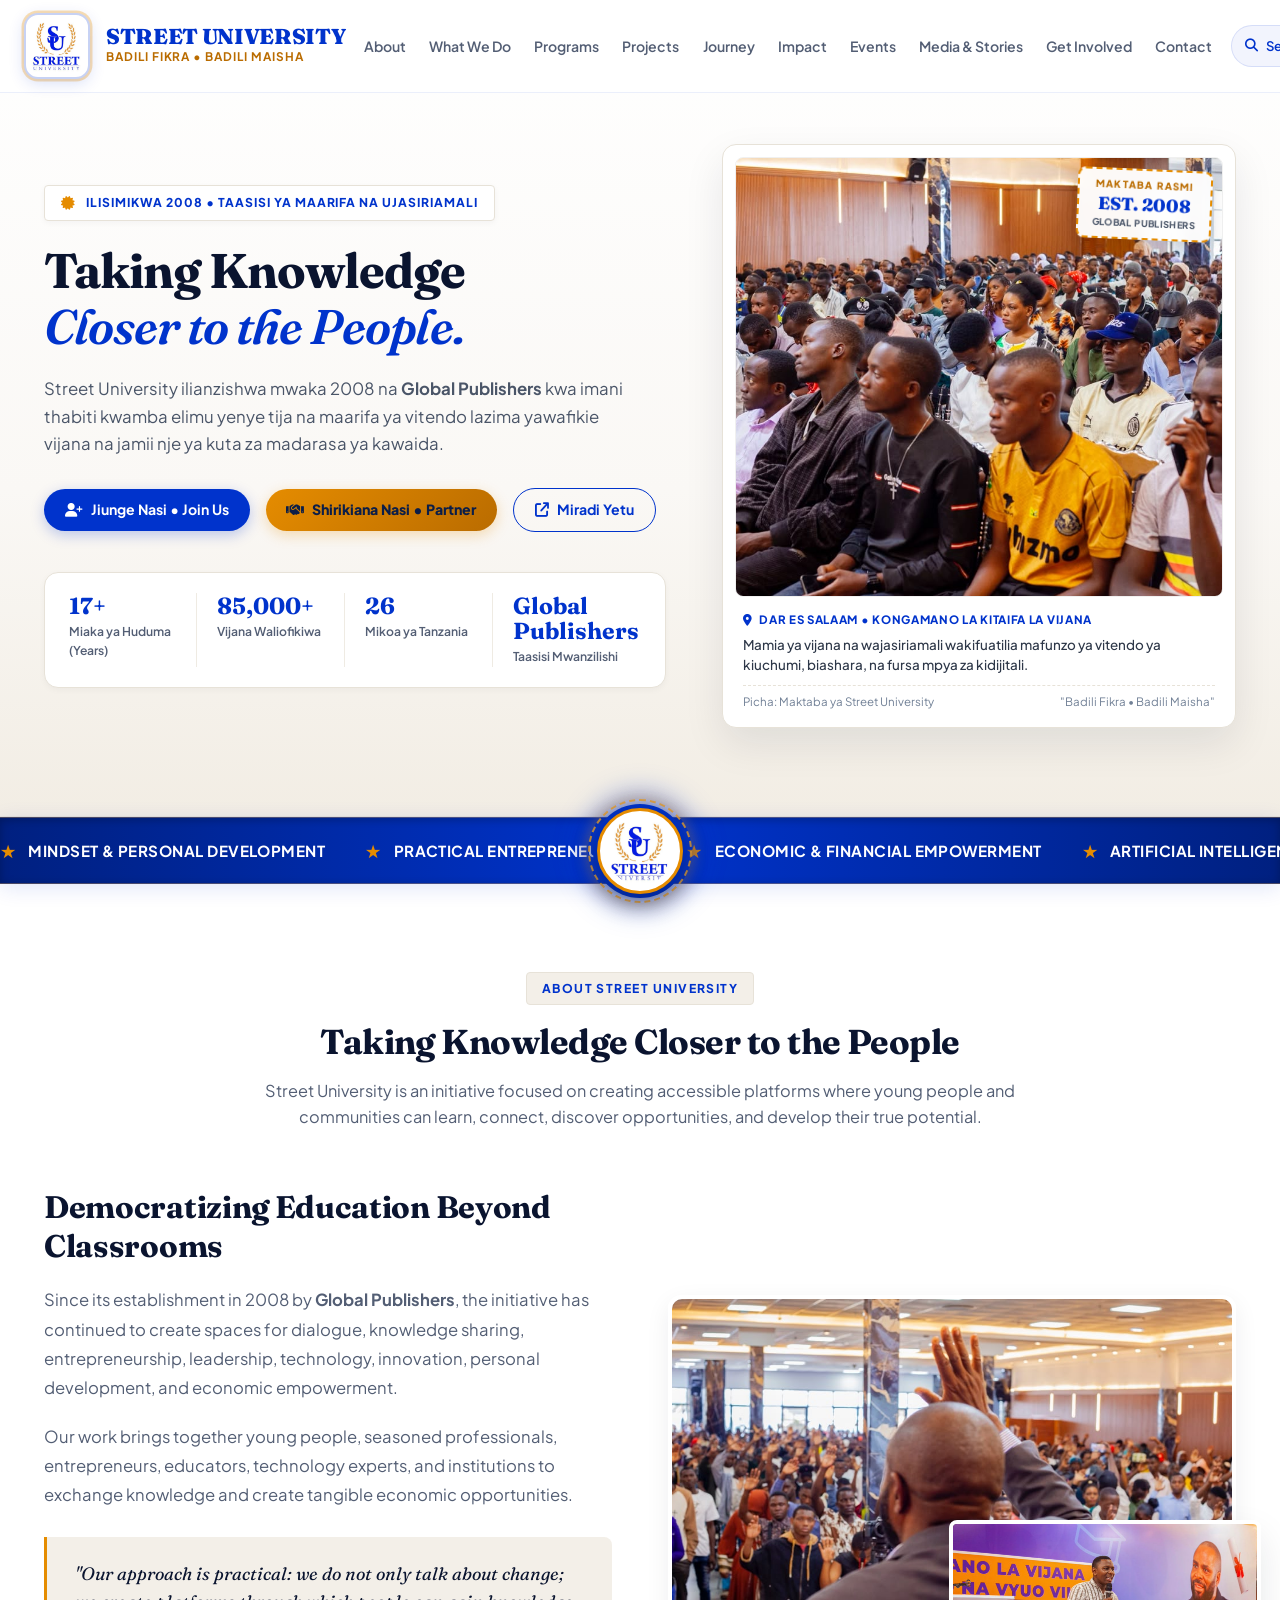
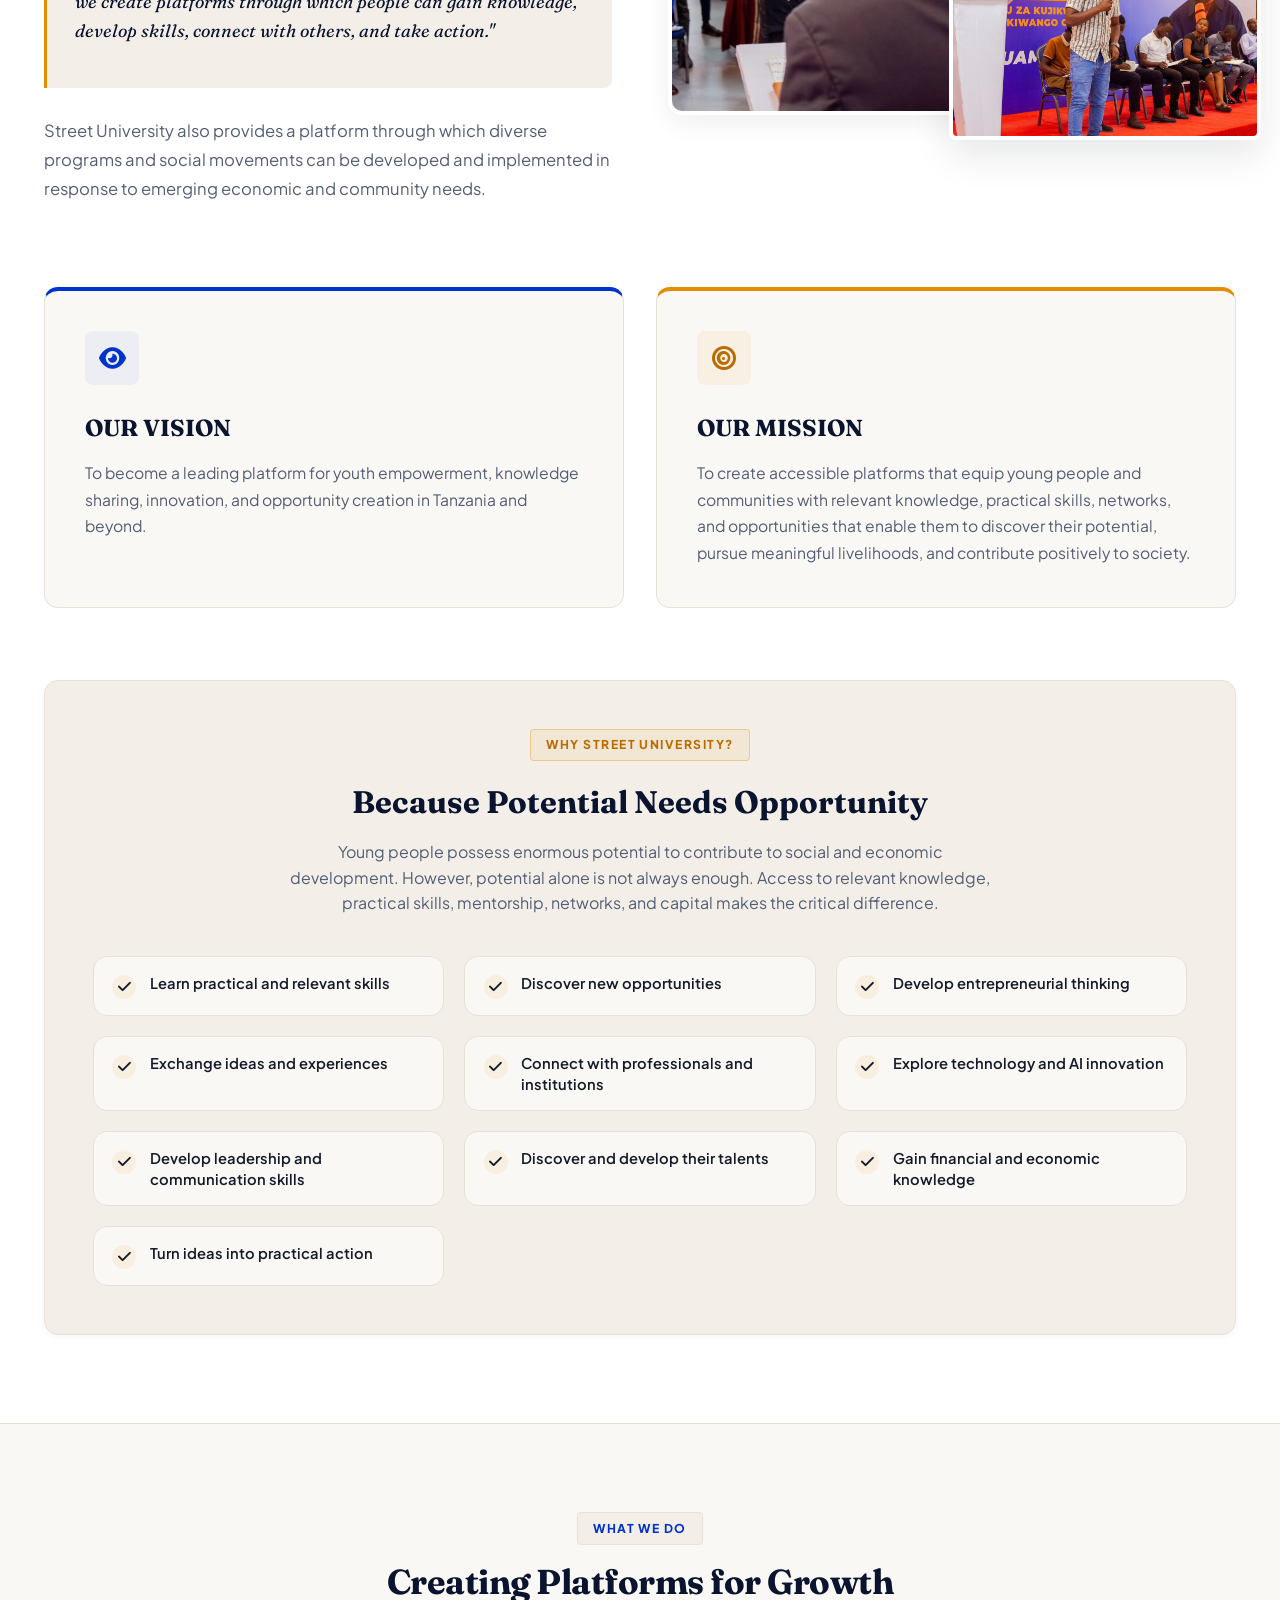
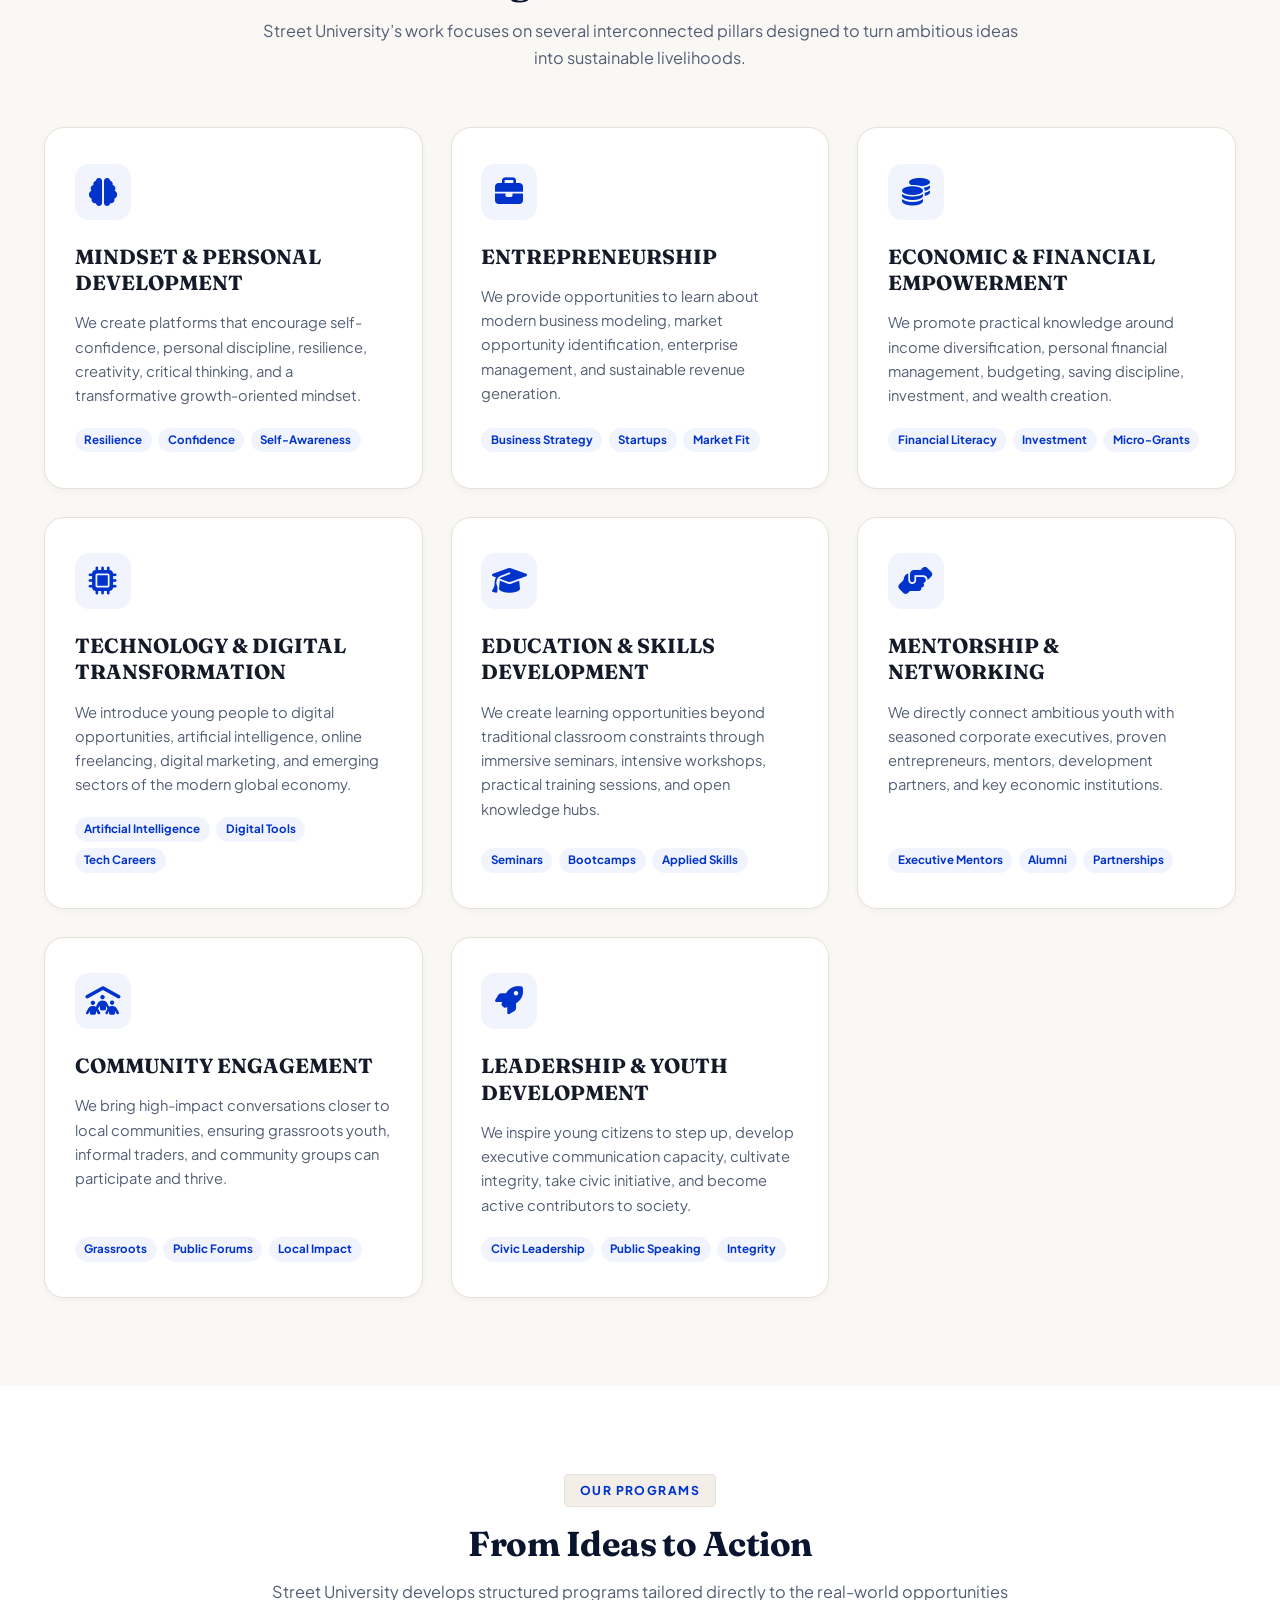
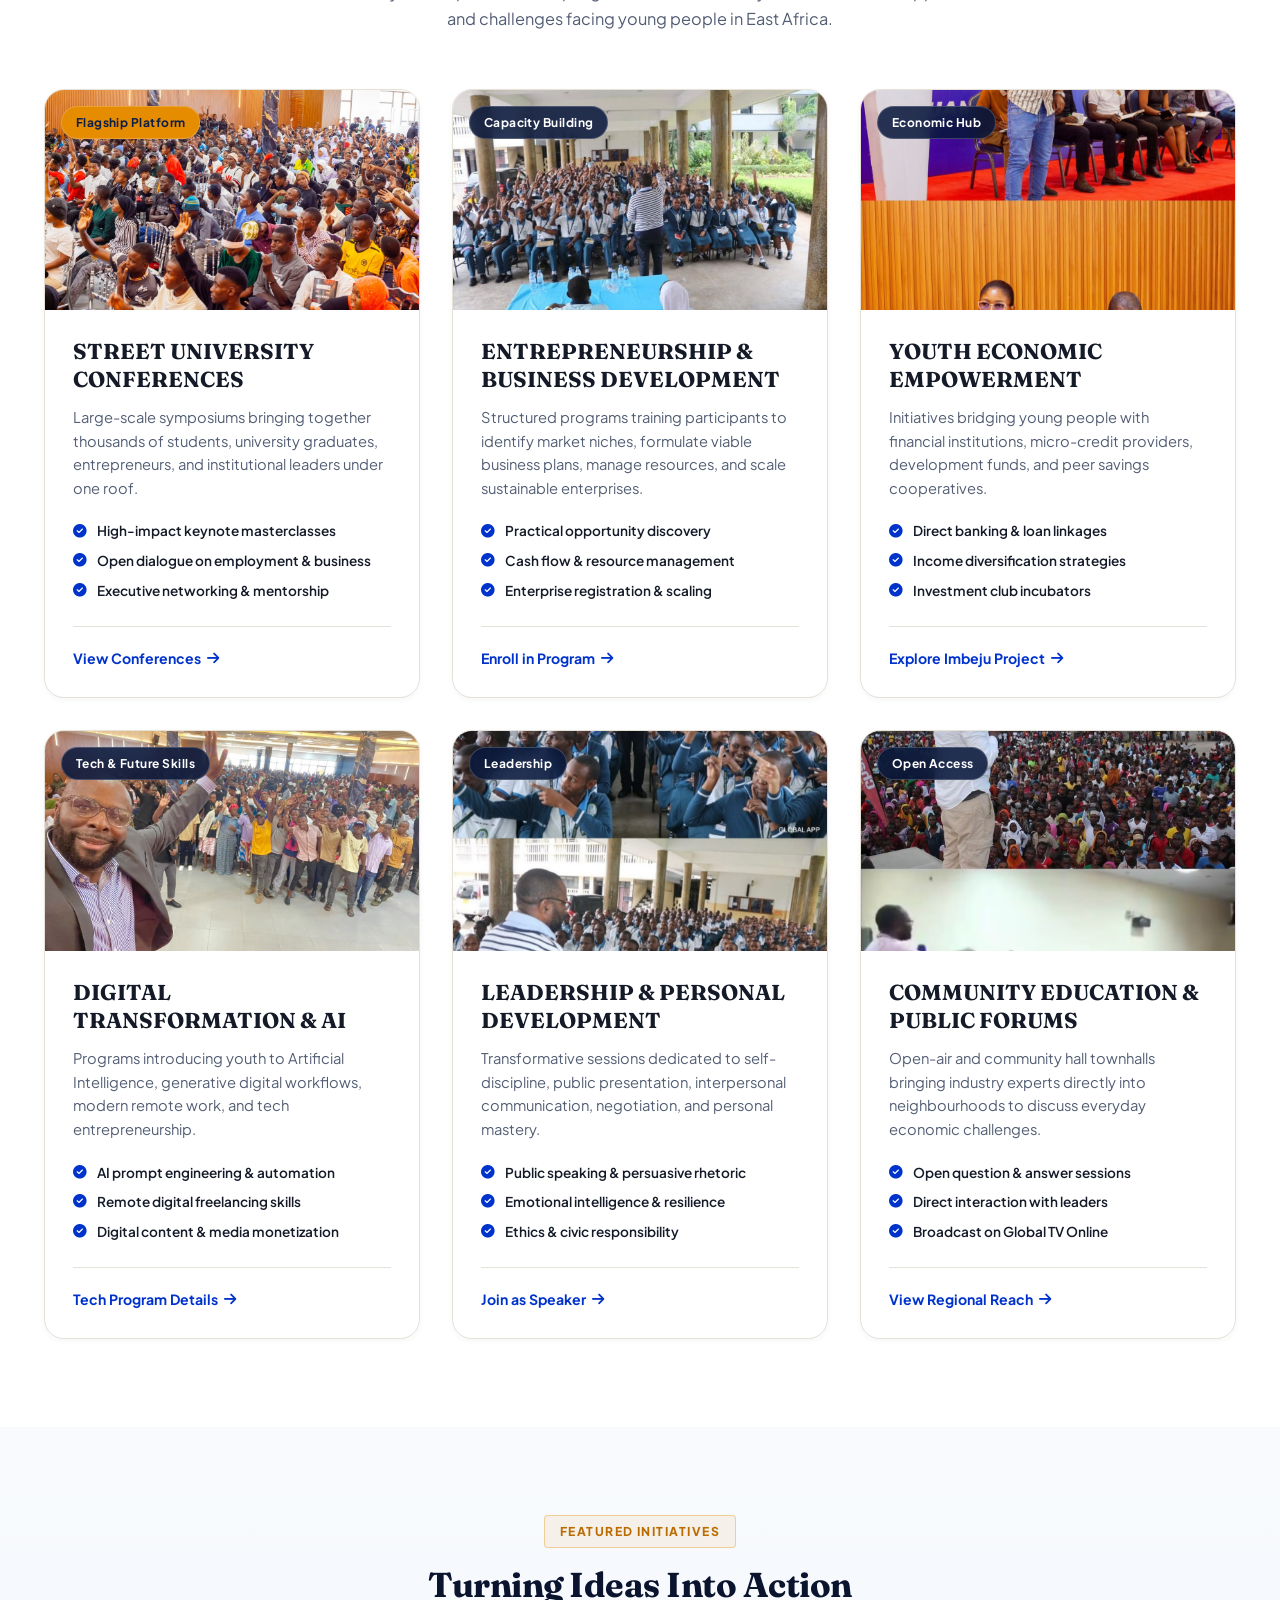
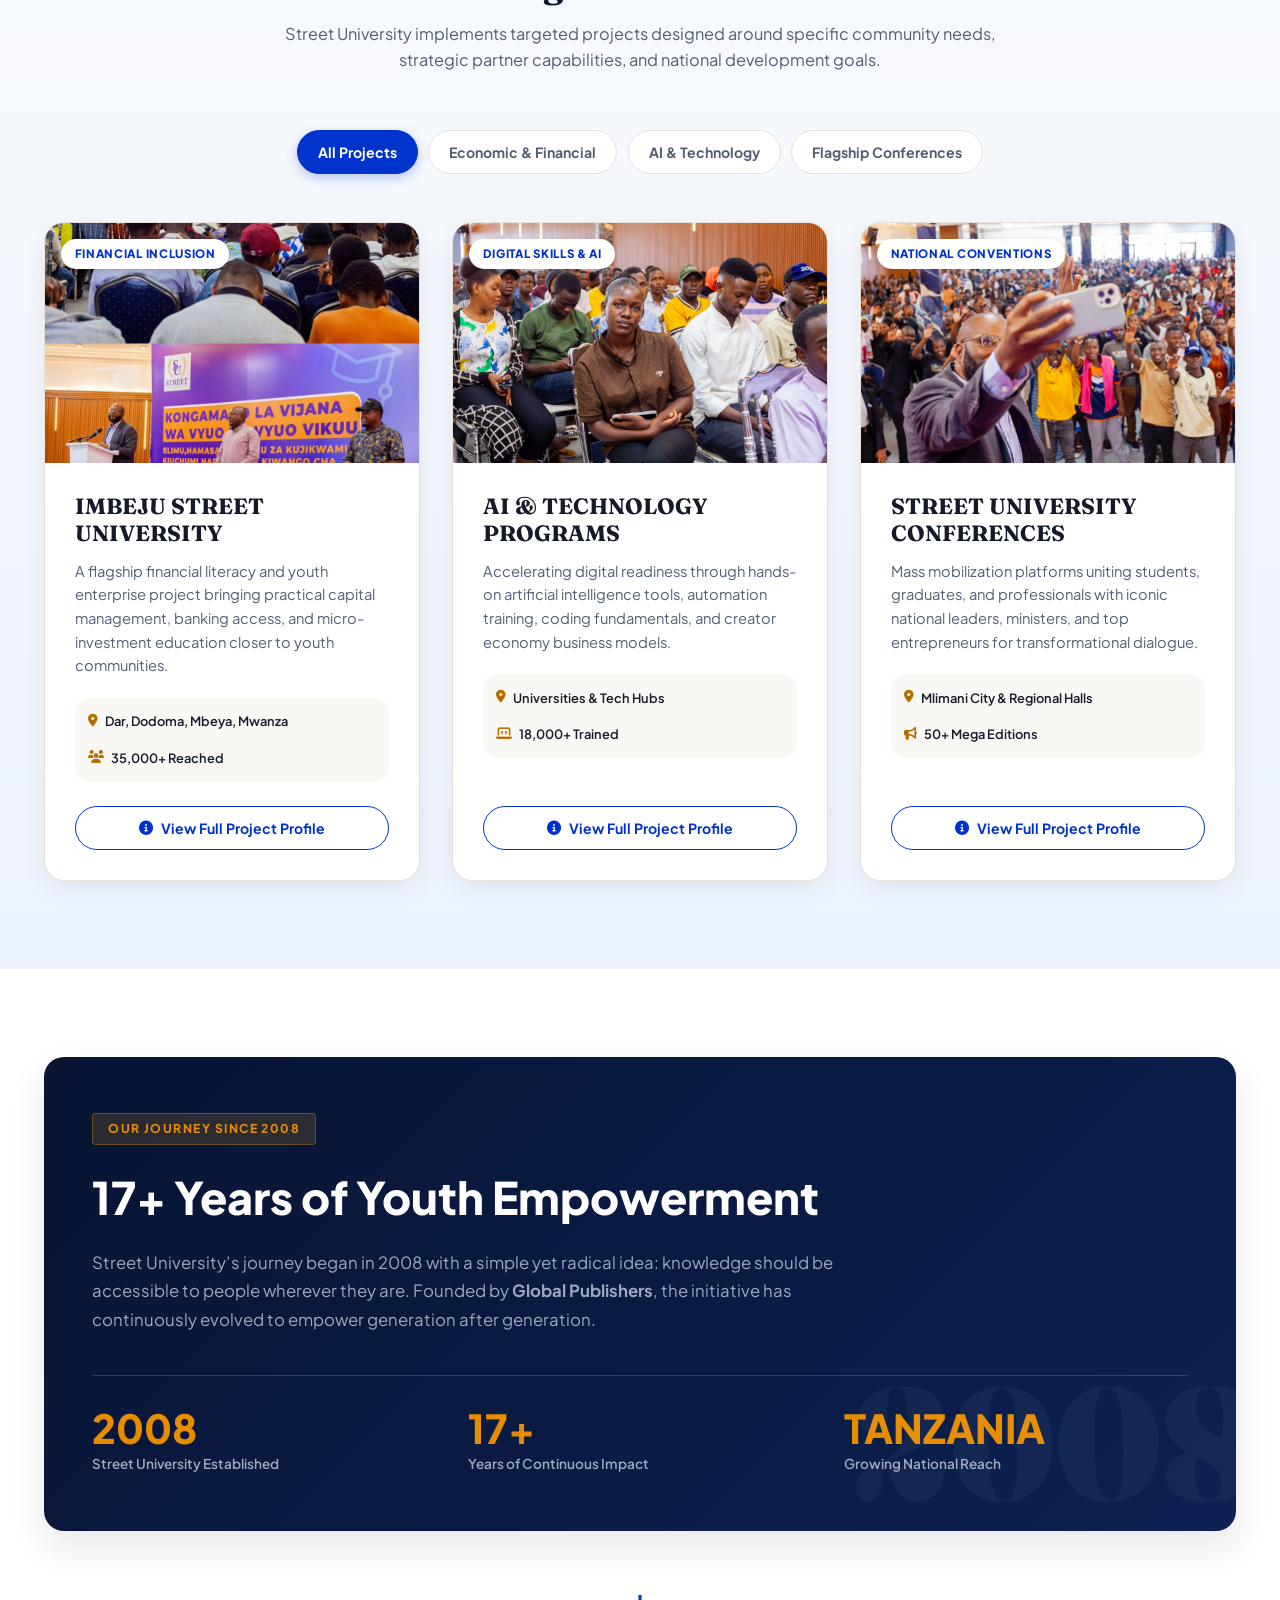
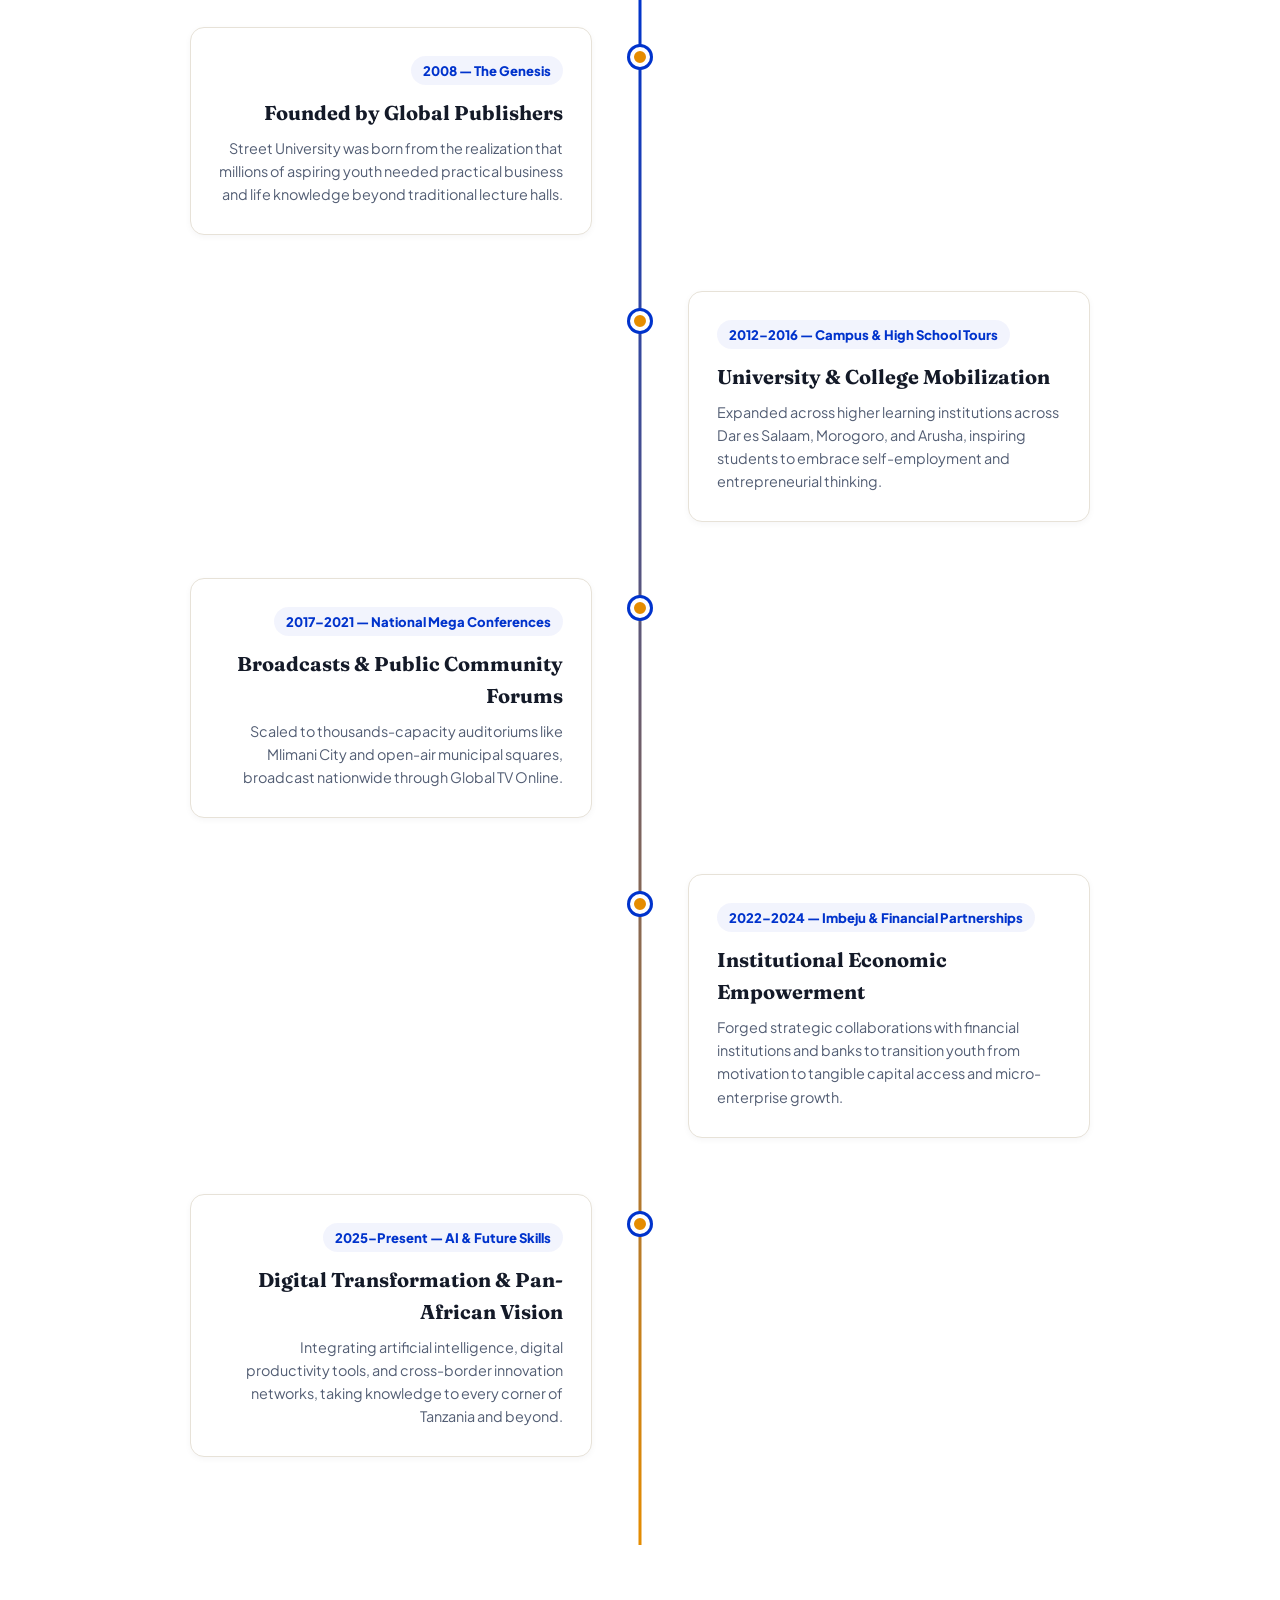
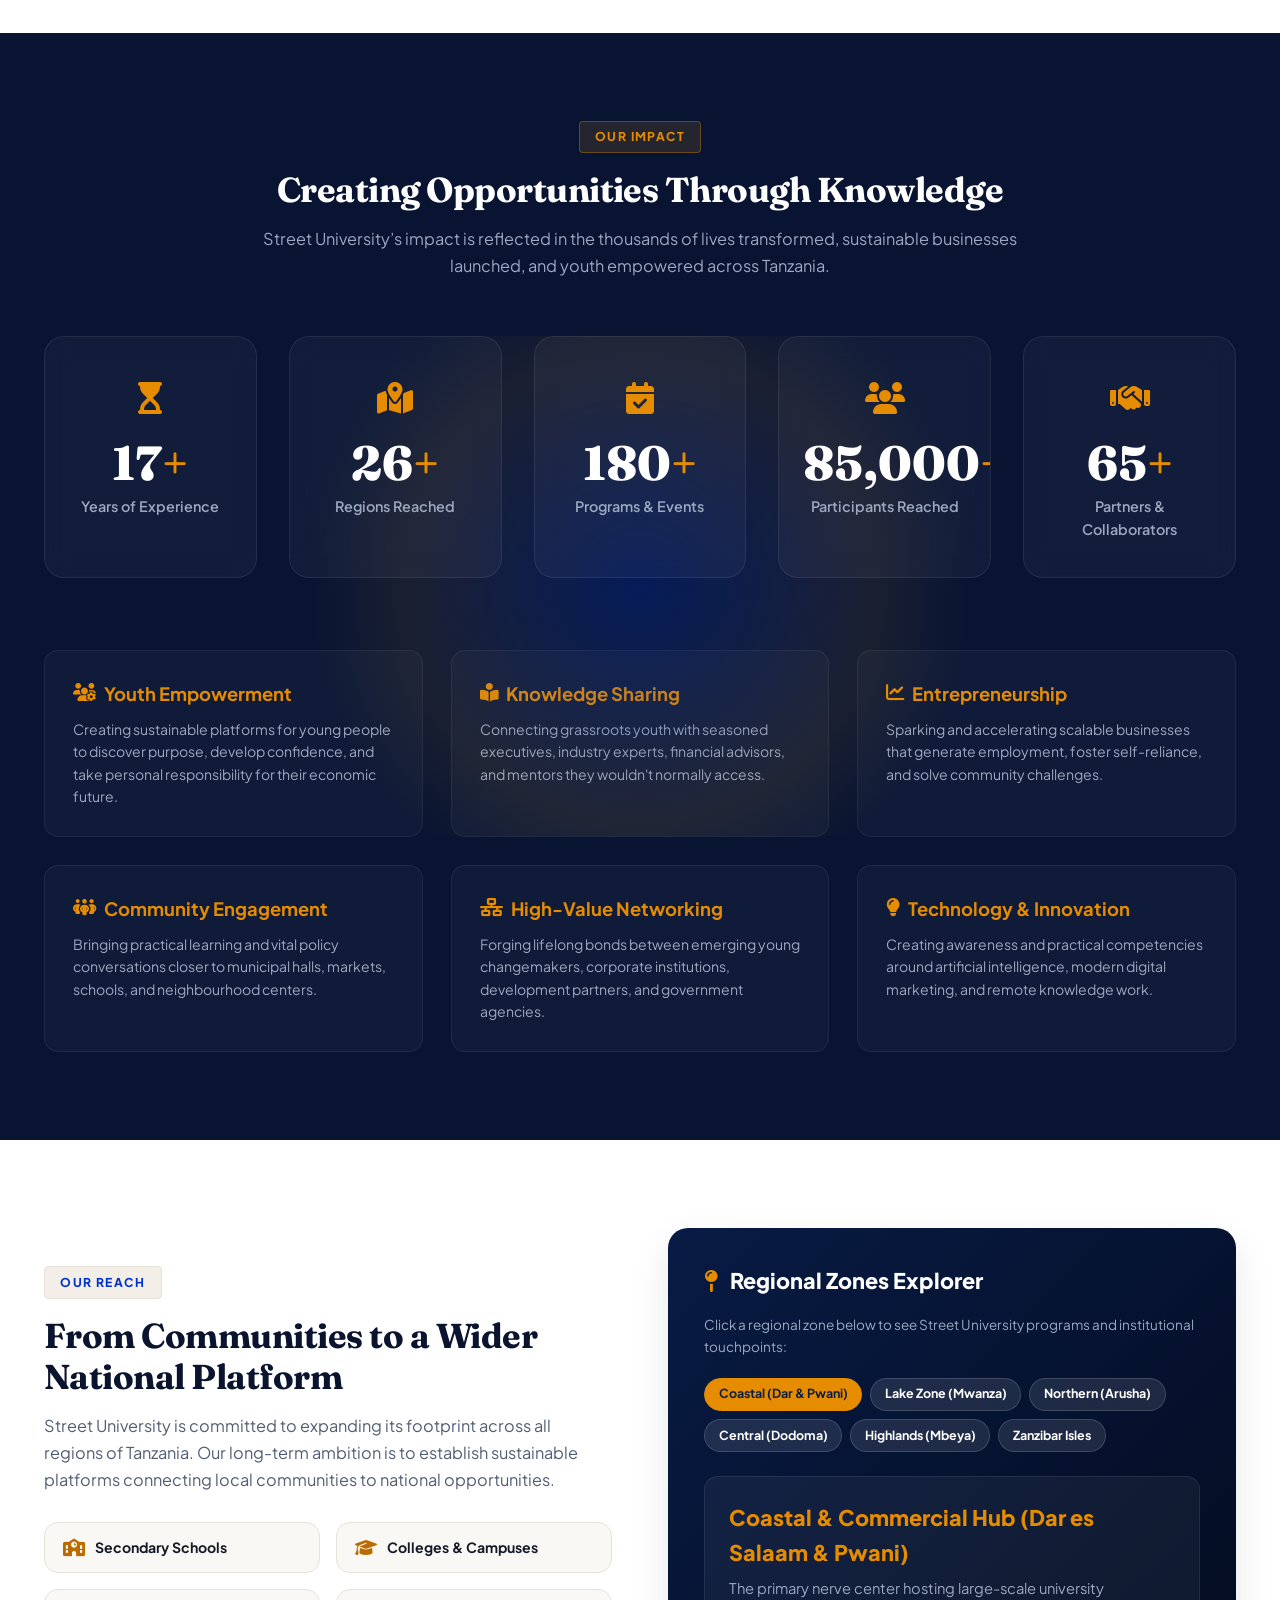
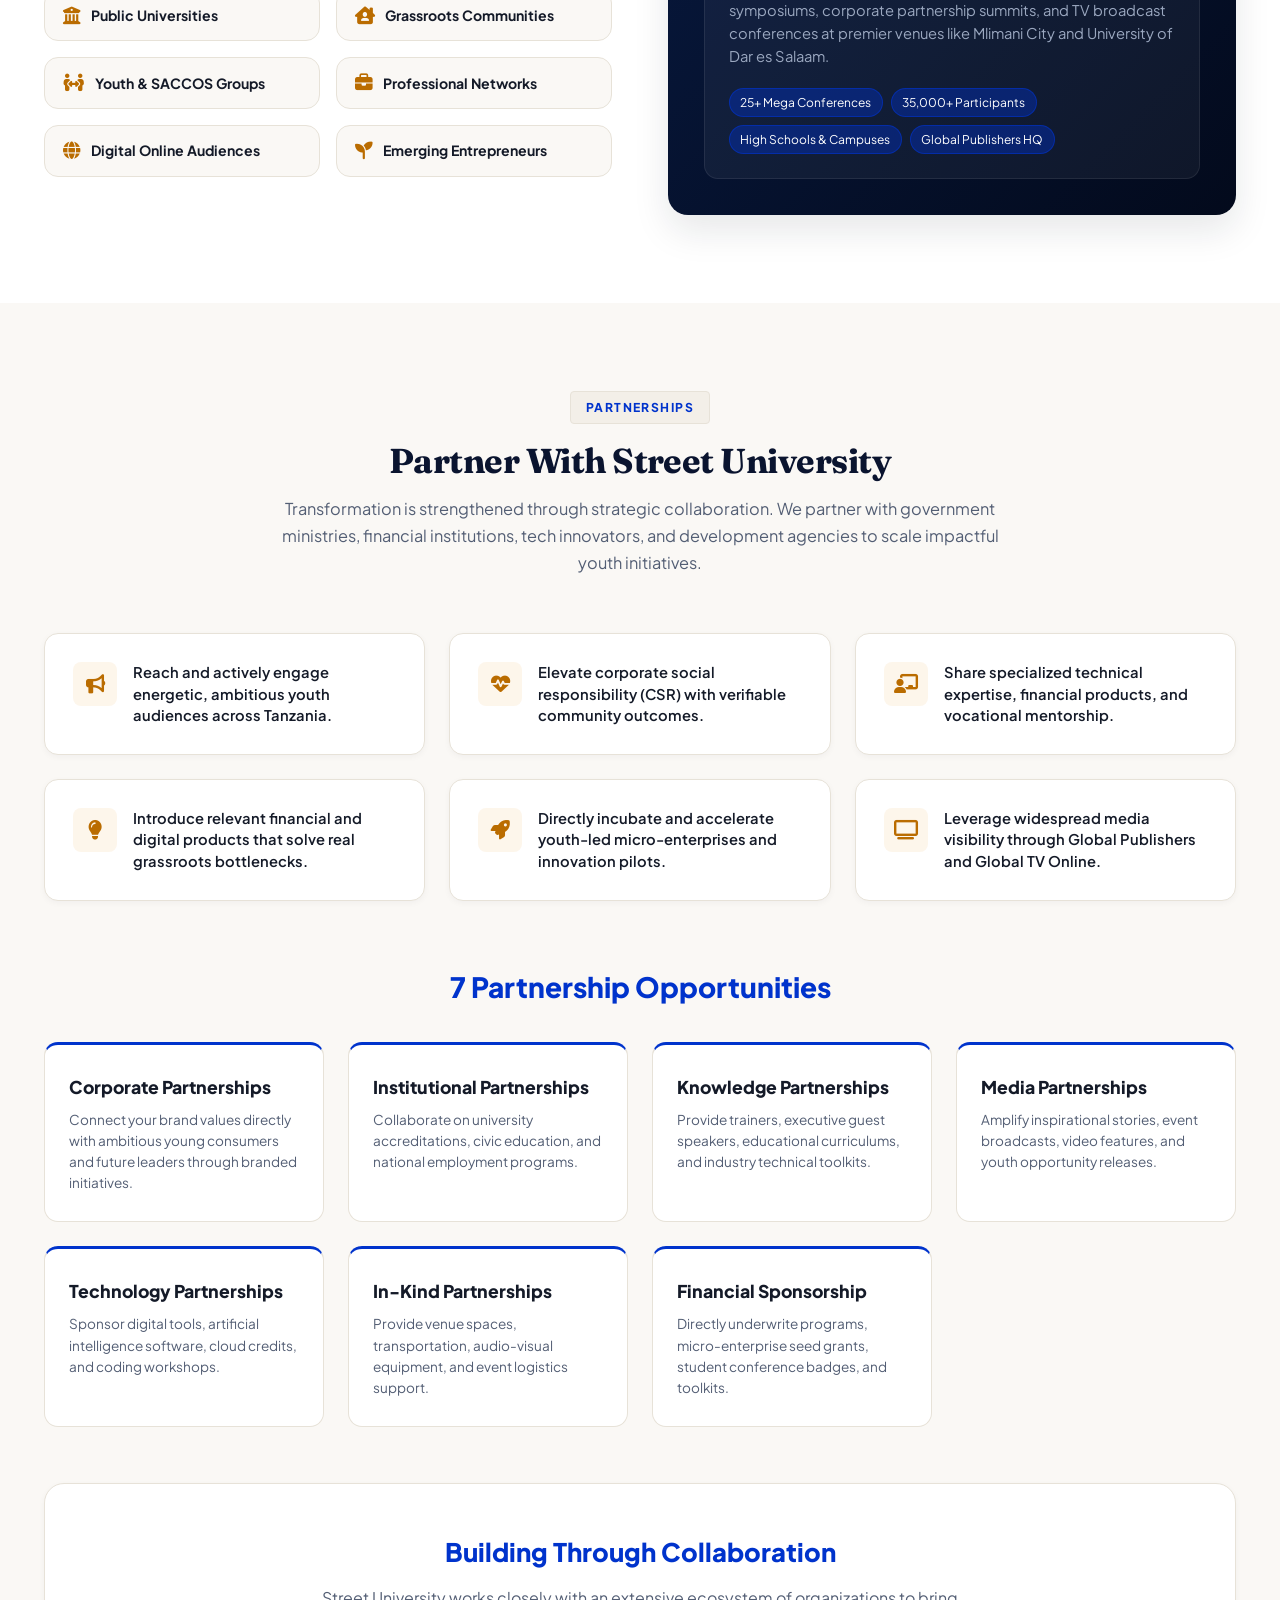
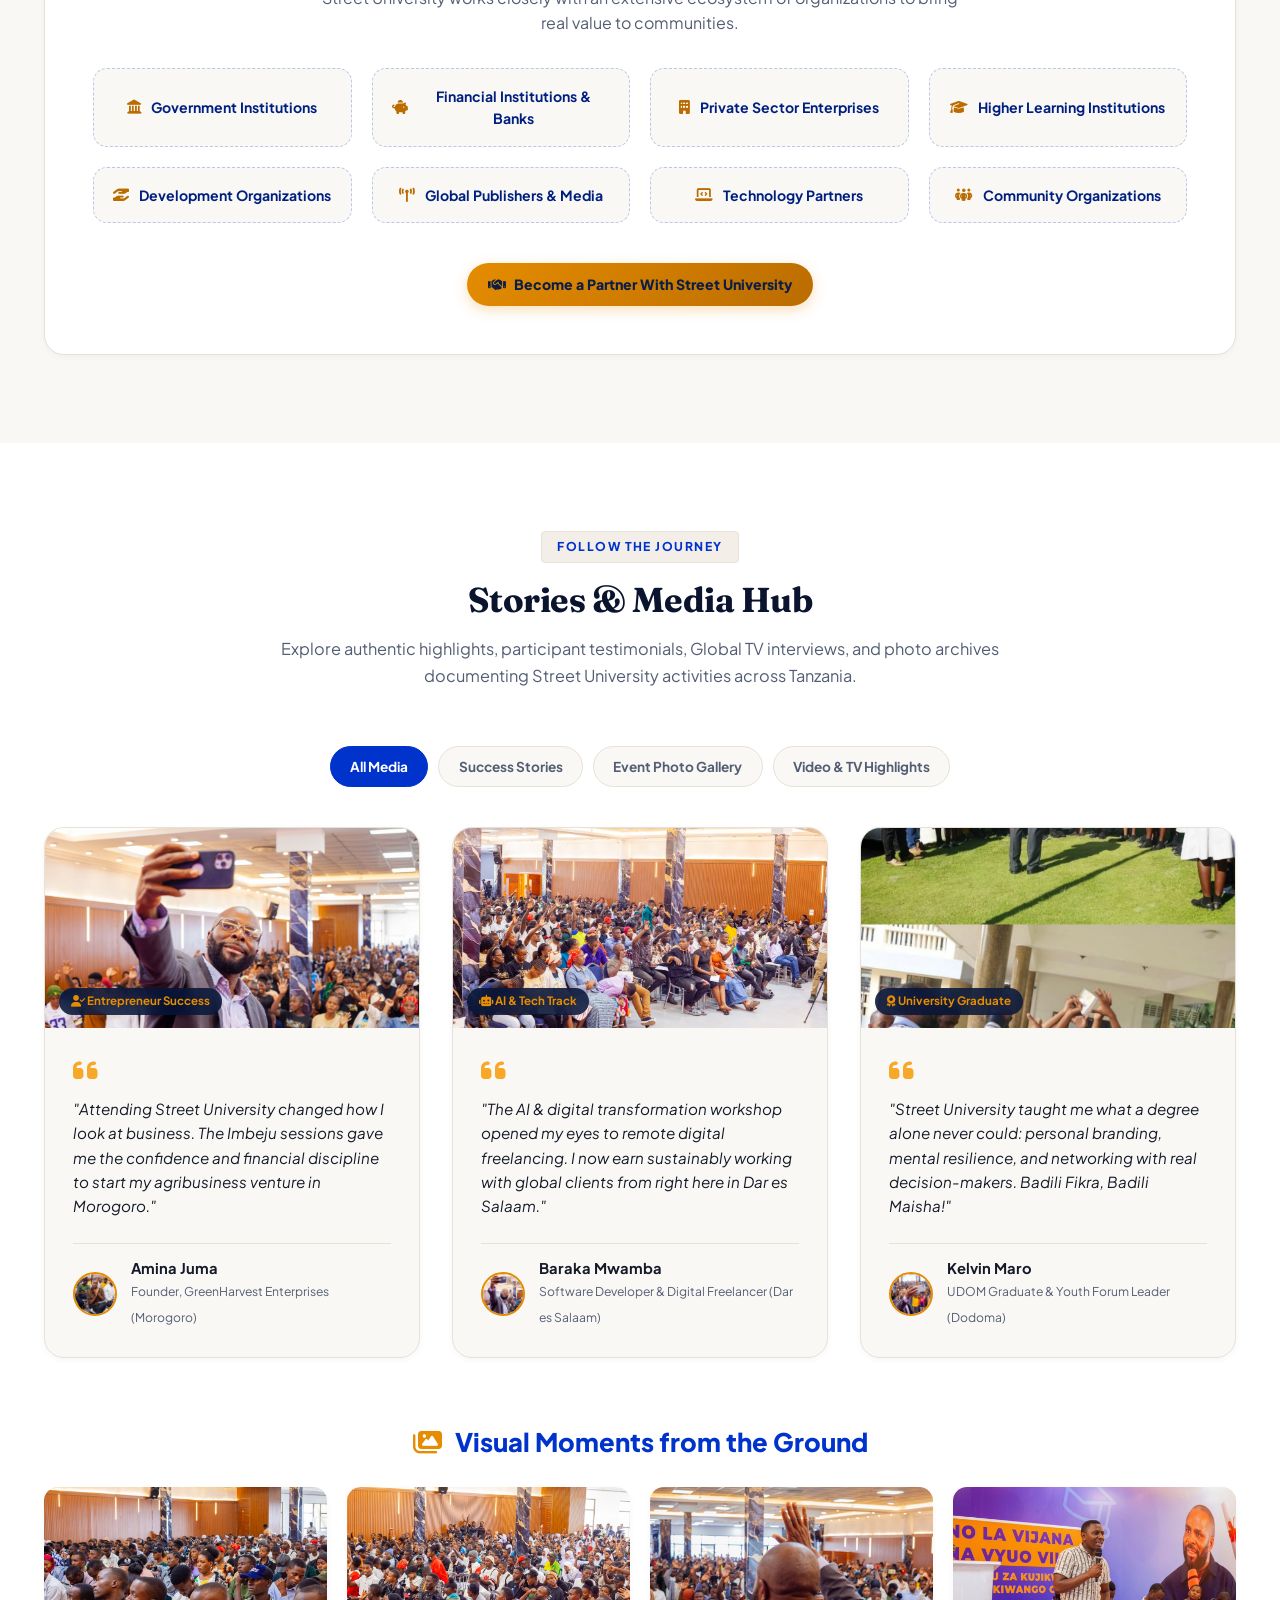
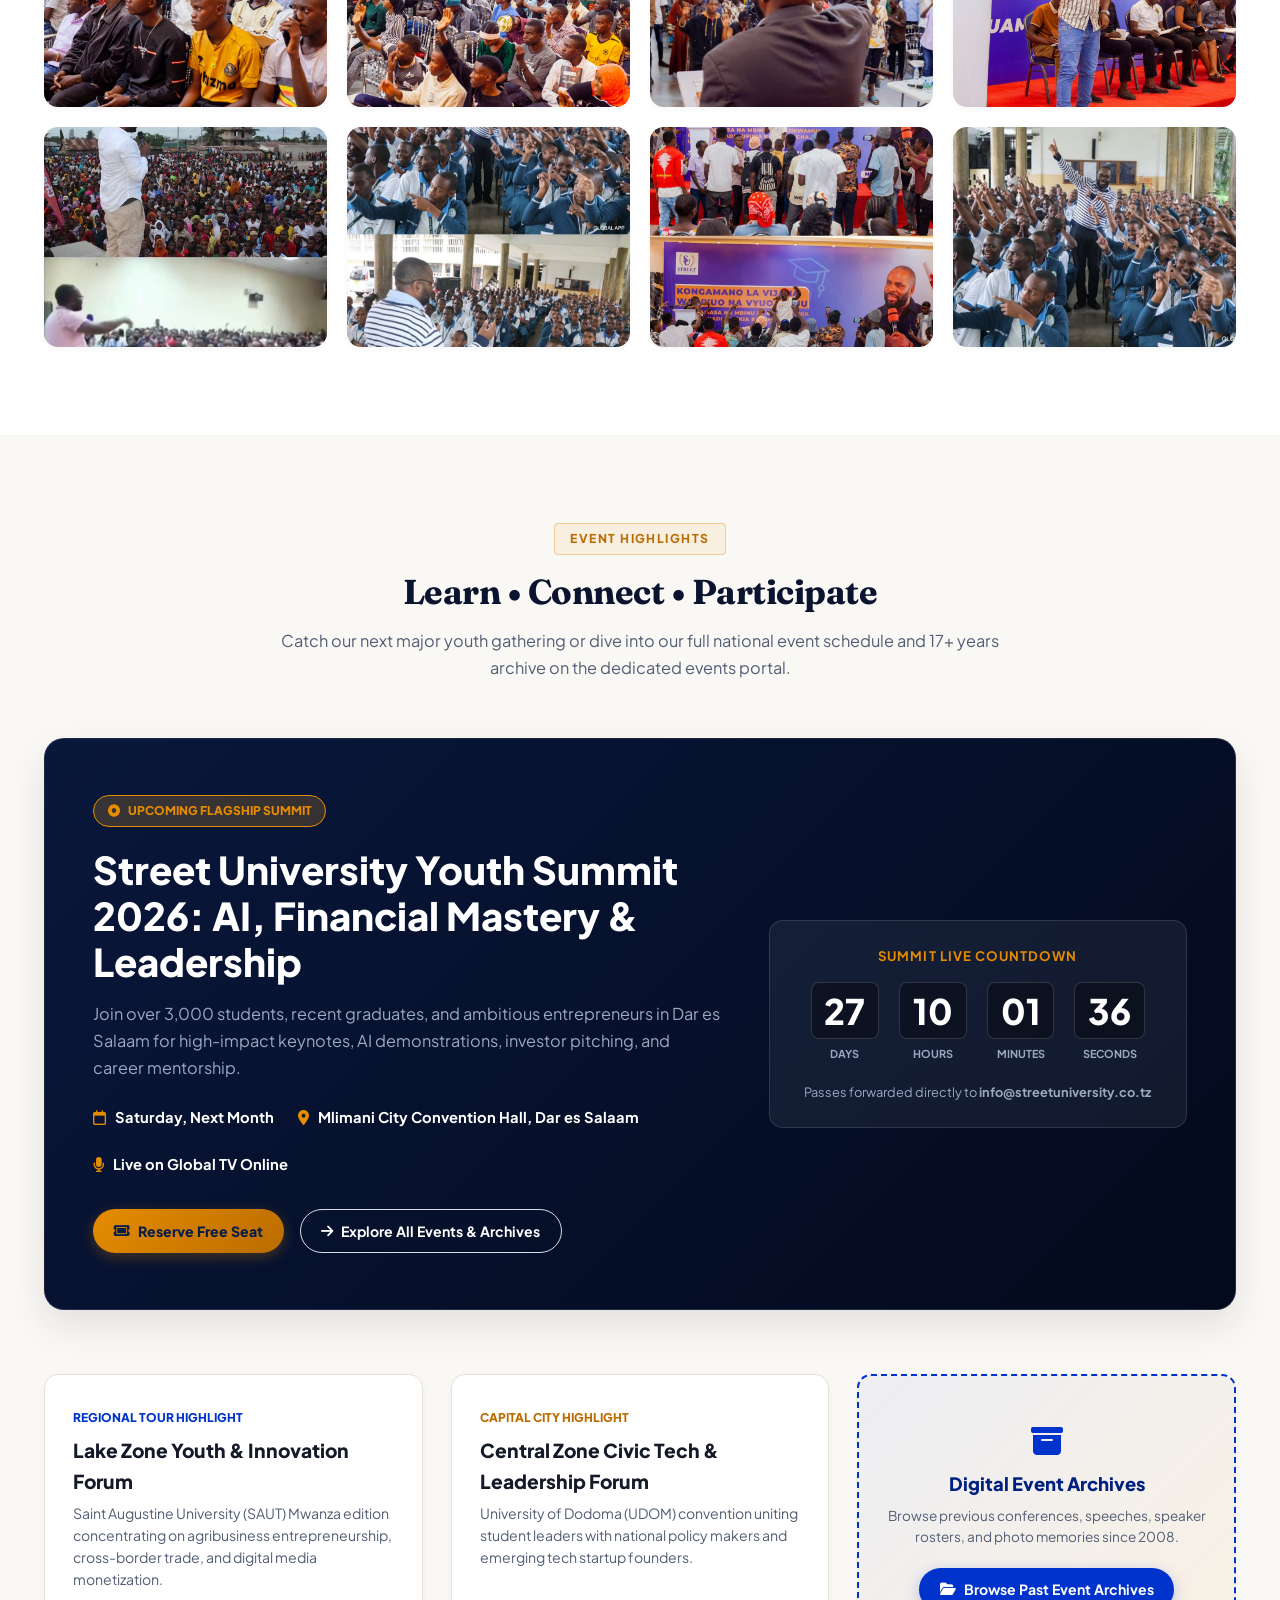
==== index.html @ e9015e92 "feat: add initial website structure and assets for Street University" ====
<!DOCTYPE html>
<html lang="en">
<head>
  <meta charset="UTF-8">
  <meta name="viewport" content="width=device-width, initial-scale=1.0">
  <title>Street University | Taking Knowledge Closer to the People | Badili Fikra. Badili Maisha.</title>
  <meta name="description" content="Street University ni taasisi ya vijana iliyoanzishwa mwaka 2008 na Global Publishers kuwezesha mafunzo ya vitendo ya ujasiriamali, teknolojia ya AI, na fursa za kiuchumi kote Tanzania. Badili Fikra, Badili Maisha.">
  <meta name="keywords" content="Street University, Global Publishers, Eric Shigongo, Badili Fikra Badili Maisha, Ujasiriamali Tanzania, Mafunzo ya Vijana, Imbeju Street University, AI and Tech Programs, Fursa za Kiuchumi, Dar es Salaam, Mwanza, Dodoma, Arusha, Elimu ya Mtaani, Semina za Vijana">
  <meta name="author" content="Global Publishers & Street University">
  <meta name="robots" content="index, follow, max-image-preview:large, max-snippet:-1, max-video-preview:-1">
  <link rel="canonical" href="https://streetuniversity.co.tz/">

  <!-- Theme Color & Mobile Optimization -->
  <meta name="theme-color" content="#0033CC">
  <meta name="apple-mobile-web-app-capable" content="yes">
  <meta name="apple-mobile-web-app-status-bar-style" content="black-translucent">
  <meta name="format-detection" content="telephone=no">

  <!-- Open Graph Protocol (Facebook, WhatsApp, LinkedIn, Telegram) -->
  <meta property="og:type" content="website">
  <meta property="og:site_name" content="Street University">
  <meta property="og:title" content="Street University | Taking Knowledge Closer to the People">
  <meta property="og:description" content="Jukwaa la maarifa, ujasiriamali, na fursa za kiuchumi kwa vijana lililoanzishwa 2008 na Global Publishers. Badili Fikra • Badili Maisha.">
  <meta property="og:url" content="https://streetuniversity.co.tz/">
  <meta property="og:image" content="https://streetuniversity.co.tz/public/images/su%20logo.jpeg">
  <meta property="og:image:alt" content="Street University Official Logo Emblem">
  <meta property="og:locale" content="sw_TZ">
  <meta property="og:locale:alternate" content="en_US">

  <!-- Twitter Card -->
  <meta name="twitter:card" content="summary_large_image">
  <meta name="twitter:site" content="@StreetUnivTZ">
  <meta name="twitter:title" content="Street University | Taking Knowledge Closer to the People">
  <meta name="twitter:description" content="Jukwaa la maarifa, ujasiriamali, na fursa za kiuchumi kwa vijana lililoanzishwa 2008 na Global Publishers. Badili Fikra • Badili Maisha.">
  <meta name="twitter:image" content="https://streetuniversity.co.tz/public/images/su%20logo.jpeg">

  <!-- Favicon -->
  <link rel="icon" type="image/jpeg" href="public/images/su logo.jpeg">
  <link rel="apple-touch-icon" href="public/images/su logo.jpeg">

  <!-- Google Fonts & Stylesheet -->
  <link rel="stylesheet" href="css/styles.css">
  
  <!-- Font Awesome Icons -->
  <link rel="stylesheet" href="https://cdnjs.cloudflare.com/ajax/libs/font-awesome/6.5.1/css/all.min.css" integrity="sha512-DTOQO9RWCH3ppGqcWaEA1BIZOC6xxalwEsw9c2QQeAIftl+Vegovlnee1c9QX4TctnWMn13TZye+giMm8e2LwA==" crossorigin="anonymous" referrerpolicy="no-referrer" />

  <!-- Schema.org EducationalOrganization Structured Data -->
  <script type="application/ld+json">
  {
    "@context": "https://schema.org",
    "@type": "EducationalOrganization",
    "name": "Street University",
    "alternateName": ["Chuo cha Mtaani", "Street University Tanzania"],
    "url": "https://streetuniversity.co.tz",
    "logo": "https://streetuniversity.co.tz/public/images/su%20logo.jpeg",
    "image": "https://streetuniversity.co.tz/public/images/su%20logo.jpeg",
    "description": "Street University is a youth-focused initiative established in 2008 by Global Publishers to create platforms for practical knowledge, entrepreneurship, AI innovation, and economic empowerment across Tanzania.",
    "slogan": "Badili Fikra. Badili Maisha.",
    "foundingDate": "2008",
    "founder": {
      "@type": "Organization",
      "name": "Global Publishers"
    },
    "email": "info@streetuniversity.co.tz",
    "address": {
      "@type": "PostalAddress",
      "addressLocality": "Dar es Salaam",
      "addressCountry": "Tanzania"
    },
    "areaServed": {
      "@type": "Country",
      "name": "Tanzania"
    },
    "sameAs": [
      "https://globalpublishers.co.tz"
    ]
  }
  </script>
</head>
<body>

  <!-- ==========================================================================
       SITE PRELOADER (LOGO WITH SPINNER)
       ========================================================================== -->
  <div class="site-preloader" id="site-preloader" aria-label="Loading Street University">
    <div class="loader-spinner-wrapper">
      <div class="loader-spinner-ring-outer"></div>
      <div class="loader-spinner-ring"></div>
      <div class="loader-logo-core">
        <img src="public/images/su logo.jpeg" alt="Street University Logo">
      </div>
    </div>
    <div class="loader-text-group">
      <span class="loader-brand-title">STREET UNIVERSITY</span>
      <span class="loader-tagline">
        Badili Fikra • Badili Maisha
        <span class="loader-dots"><span>.</span><span>.</span><span>.</span></span>
      </span>
    </div>
  </div>

  <!-- ==========================================================================
       SITE HEADER / NAVBAR
       ========================================================================== -->
  <header class="site-header" id="site-header">
    <div class="container nav-container">
      <a href="#hero" class="brand-link">
        <img src="public/images/su logo.jpeg" alt="Street University Logo" class="brand-logo-img">
        <div class="brand-info">
          <span class="brand-name">STREET UNIVERSITY</span>
          <span class="brand-tagline">Badili Fikra • Badili Maisha</span>
        </div>
      </a>

      <!-- Desktop & Mobile Navigation Links -->
      <nav class="nav-menu" id="nav-menu">
        <a href="#about" class="nav-link">About</a>
        <a href="#what-we-do" class="nav-link">What We Do</a>
        <a href="#programs" class="nav-link">Programs</a>
        <a href="projects.html" class="nav-link">Projects</a>
        <a href="#journey" class="nav-link">Journey</a>
        <a href="#impact" class="nav-link">Impact</a>
        <a href="events.html" class="nav-link">Events</a>
        <a href="media.html" class="nav-link">Media & Stories</a>
        <a href="get-involved.html" class="nav-link">Get Involved</a>
        <a href="contact.html" class="nav-link">Contact</a>
      </nav>

      <!-- Action Buttons & Search Trigger -->
      <div class="header-actions">
        <button class="btn-search-trigger" id="btn-search-trigger" title="Quick Search">
          <i class="fa-solid fa-magnifying-glass"></i>
          <span>Search</span>
          <kbd>Ctrl K</kbd>
        </button>

        <button class="mobile-toggle" id="mobile-toggle" aria-label="Toggle Navigation Menu">
          <span></span>
          <span></span>
          <span></span>
        </button>
      </div>
    </div>
  </header>

  <main>
    <!-- ==========================================================================
         HERO SECTION
         ========================================================================== -->
    <section class="hero-section" id="hero">
      <div class="container">
        <div class="hero-grid">
          <div class="hero-text-content">
            <div class="hero-editorial-kicker">
              <span class="kicker-flag"><i class="fa-solid fa-certificate"></i></span>
              <span>ILISIMIKWA 2008 • TAASISI YA MAARIFA NA UJASIRIAMALI</span>
            </div>

            <h1 class="hero-title">
              Taking Knowledge <br>
              <em>Closer to the People.</em>
            </h1>

            <p class="hero-subtitle">
              Street University ilianzishwa mwaka 2008 na <strong>Global Publishers</strong> kwa imani thabiti kwamba elimu yenye tija na maarifa ya vitendo lazima yawafikie vijana na jamii nje ya kuta za madarasa ya kawaida.
            </p>

            <div class="hero-actions">
              <a href="#get-involved" class="btn btn-primary" data-involve-role="participant">
                <i class="fa-solid fa-user-plus"></i> Jiunge Nasi • Join Us
              </a>
              <a href="#partnerships" class="btn btn-gold" data-partner-trigger>
                <i class="fa-solid fa-handshake"></i> Shirikiana Nasi • Partner
              </a>
              <a href="projects.html" class="btn btn-outline">
                <i class="fa-solid fa-arrow-up-right-from-square"></i> Miradi Yetu
              </a>
            </div>

            <div class="hero-trust-bar">
              <div class="trust-item">
                <strong>17+</strong>
                <span>Miaka ya Huduma (Years)</span>
              </div>
              <div class="trust-item">
                <strong>85,000+</strong>
                <span>Vijana Waliofikiwa</span>
              </div>
              <div class="trust-item">
                <strong>26</strong>
                <span>Mikoa ya Tanzania</span>
              </div>
              <div class="trust-item">
                <strong>Global Publishers</strong>
                <span>Taasisi Mwanzilishi</span>
              </div>
            </div>
          </div>

          <!-- Hero Visual Composition with Real Event Photojournalism -->
          <div class="hero-visual">
            <div class="hero-photo-frame">
              <div class="hero-archive-stamp">
                <span class="stamp-title">MAKTABA RASMI</span>
                <span class="stamp-year">EST. 2008</span>
                <span class="stamp-sub">GLOBAL PUBLISHERS</span>
              </div>
              <img src="public/images/event/WhatsApp Image 2026-09-29 at 12.53.30 PM.jpeg" alt="Massive Youth Audience at Street University National Gathering" class="hero-main-img">
              
              <div class="hero-editorial-caption">
                <span class="hero-caption-place">
                  <i class="fa-solid fa-location-dot"></i> Dar es Salaam • Kongamano la Kitaifa la Vijana
                </span>
                <p>Mamia ya vijana na wajasiriamali wakifuatilia mafunzo ya vitendo ya kiuchumi, biashara, na fursa mpya za kidijitali.</p>
                <div class="hero-caption-footer">
                  <span>Picha: Maktaba ya Street University</span>
                  <span>"Badili Fikra • Badili Maisha"</span>
                </div>
              </div>
            </div>
          </div>
        </div>
      </div>
    </section>

    <!-- ==========================================================================
         MARQUEE / TICKER RIBBON WITH CENTERED LOGO EMBLEM BADGE
         ========================================================================== -->
    <div class="ticker-ribbon-wrapper" aria-hidden="true">
      <div class="ticker-ribbon">
        <div class="ticker-track">
          <span class="ticker-item"><span class="ticker-star">★</span> MINDSET & PERSONAL DEVELOPMENT</span>
          <span class="ticker-item"><span class="ticker-star">★</span> PRACTICAL ENTREPRENEURSHIP</span>
          <span class="ticker-item"><span class="ticker-star">★</span> ECONOMIC & FINANCIAL EMPOWERMENT</span>
          <span class="ticker-item"><span class="ticker-star">★</span> ARTIFICIAL INTELLIGENCE & DIGITAL TRANSFORMATION</span>
          <span class="ticker-item"><span class="ticker-star">★</span> YOUTH CONFERENCES & PUBLIC FORUMS</span>
          <span class="ticker-item"><span class="ticker-star">★</span> MENTORSHIP & NETWORKING</span>
          <span class="ticker-item"><span class="ticker-star">★</span> BADILI FIKRA. BADILI MAISHA.</span>
          <!-- Duplicate for seamless infinite loop -->
          <span class="ticker-item"><span class="ticker-star">★</span> MINDSET & PERSONAL DEVELOPMENT</span>
          <span class="ticker-item"><span class="ticker-star">★</span> PRACTICAL ENTREPRENEURSHIP</span>
          <span class="ticker-item"><span class="ticker-star">★</span> ECONOMIC & FINANCIAL EMPOWERMENT</span>
          <span class="ticker-item"><span class="ticker-star">★</span> ARTIFICIAL INTELLIGENCE & DIGITAL TRANSFORMATION</span>
          <span class="ticker-item"><span class="ticker-star">★</span> YOUTH CONFERENCES & PUBLIC FORUMS</span>
          <span class="ticker-item"><span class="ticker-star">★</span> MENTORSHIP & NETWORKING</span>
          <span class="ticker-item"><span class="ticker-star">★</span> BADILI FIKRA. BADILI MAISHA.</span>
        </div>
      </div>

      <!-- Center Logo Emblem Badge Pressed at Center Above About Section -->
      <a href="#about" class="ticker-center-badge" aria-label="Street University Emblem - Explore About Section" title="Street University - Badili Fikra. Badili Maisha.">
        <div class="ticker-badge-glow"></div>
        <div class="ticker-badge-ring"></div>
        <div class="ticker-badge-core">
          <img src="public/images/su logo.jpeg" alt="Street University Emblem Badge">
        </div>
      </a>
    </div>

    <!-- ==========================================================================
         ABOUT STREET UNIVERSITY SECTION
         ========================================================================== -->
    <section class="section-padding about-section" id="about">
      <div class="container">
        <div class="section-header">
          <span class="section-tag">About Street University</span>
          <h2 class="section-title">Taking Knowledge Closer to the People</h2>
          <p class="section-desc">
            Street University is an initiative focused on creating accessible platforms where young people and communities can learn, connect, discover opportunities, and develop their true potential.
          </p>
        </div>

        <div class="about-top-grid">
          <div class="about-narrative">
            <h3>Democratizing Education Beyond Classrooms</h3>
            <p>
              Since its establishment in 2008 by <strong>Global Publishers</strong>, the initiative has continued to create spaces for dialogue, knowledge sharing, entrepreneurship, leadership, technology, innovation, personal development, and economic empowerment.
            </p>
            <p>
              Our work brings together young people, seasoned professionals, entrepreneurs, educators, technology experts, and institutions to exchange knowledge and create tangible economic opportunities.
            </p>
            <div class="about-highlight-box">
              <p>
                "Our approach is practical: we do not only talk about change; we create platforms through which people can gain knowledge, develop skills, connect with others, and take action."
              </p>
            </div>
            <p>
              Street University also provides a platform through which diverse programs and social movements can be developed and implemented in response to emerging economic and community needs.
            </p>
          </div>

          <div class="about-visual-collage">
            <img src="public/images/event/WhatsApp Image 2026-09-29 at 12.53.34 PM.jpeg" alt="Speaker addressing massive youth gathering" class="collage-main-img">
            <img src="public/images/event/WhatsApp Image 2026-09-29 at 12.53.38 PM.jpeg" alt="Interactive youth panel at Street University" class="collage-secondary-img">
          </div>
        </div>

        <!-- Vision & Mission Cards -->
        <div class="vision-mission-grid">
          <div class="vm-card vision-card">
            <div class="vm-icon-wrapper">
              <i class="fa-solid fa-eye"></i>
            </div>
            <h4>OUR VISION</h4>
            <p>
              To become a leading platform for youth empowerment, knowledge sharing, innovation, and opportunity creation in Tanzania and beyond.
            </p>
          </div>

          <div class="vm-card mission-card">
            <div class="vm-icon-wrapper">
              <i class="fa-solid fa-bullseye"></i>
            </div>
            <h4>OUR MISSION</h4>
            <p>
              To create accessible platforms that equip young people and communities with relevant knowledge, practical skills, networks, and opportunities that enable them to discover their potential, pursue meaningful livelihoods, and contribute positively to society.
            </p>
          </div>
        </div>

        <!-- Why Street University Box -->
        <div class="why-su-box">
          <div class="why-header">
            <span class="section-tag gold">WHY STREET UNIVERSITY?</span>
            <h3>Because Potential Needs Opportunity</h3>
            <p>
              Young people possess enormous potential to contribute to social and economic development. However, potential alone is not always enough. Access to relevant knowledge, practical skills, mentorship, networks, and capital makes the critical difference.
            </p>
          </div>

          <div class="why-grid">
            <div class="why-pill-item">
              <span class="why-check"><i class="fa-solid fa-check"></i></span>
              <span>Learn practical and relevant skills</span>
            </div>
            <div class="why-pill-item">
              <span class="why-check"><i class="fa-solid fa-check"></i></span>
              <span>Discover new opportunities</span>
            </div>
            <div class="why-pill-item">
              <span class="why-check"><i class="fa-solid fa-check"></i></span>
              <span>Develop entrepreneurial thinking</span>
            </div>
            <div class="why-pill-item">
              <span class="why-check"><i class="fa-solid fa-check"></i></span>
              <span>Exchange ideas and experiences</span>
            </div>
            <div class="why-pill-item">
              <span class="why-check"><i class="fa-solid fa-check"></i></span>
              <span>Connect with professionals and institutions</span>
            </div>
            <div class="why-pill-item">
              <span class="why-check"><i class="fa-solid fa-check"></i></span>
              <span>Explore technology and AI innovation</span>
            </div>
            <div class="why-pill-item">
              <span class="why-check"><i class="fa-solid fa-check"></i></span>
              <span>Develop leadership and communication skills</span>
            </div>
            <div class="why-pill-item">
              <span class="why-check"><i class="fa-solid fa-check"></i></span>
              <span>Discover and develop their talents</span>
            </div>
            <div class="why-pill-item">
              <span class="why-check"><i class="fa-solid fa-check"></i></span>
              <span>Gain financial and economic knowledge</span>
            </div>
            <div class="why-pill-item">
              <span class="why-check"><i class="fa-solid fa-check"></i></span>
              <span>Turn ideas into practical action</span>
            </div>
          </div>
        </div>
      </div>
    </section>

    <!-- ==========================================================================
         WHAT WE DO (8 CORE DOMAINS)
         ========================================================================== */
    ========================================================================== -->
    <section class="section-padding what-we-do-section" id="what-we-do">
      <div class="container">
        <div class="section-header">
          <span class="section-tag">What We Do</span>
          <h2 class="section-title">Creating Platforms for Growth</h2>
          <p class="section-desc">
            Street University’s work focuses on several interconnected pillars designed to turn ambitious ideas into sustainable livelihoods.
          </p>
        </div>

        <div class="domains-grid">
          <!-- 1. Mindset -->
          <div class="domain-card">
            <div class="domain-icon">
              <i class="fa-solid fa-brain"></i>
            </div>
            <h3 class="domain-title">MINDSET & PERSONAL DEVELOPMENT</h3>
            <p class="domain-desc">
              We create platforms that encourage self-confidence, personal discipline, resilience, creativity, critical thinking, and a transformative growth-oriented mindset.
            </p>
            <div class="domain-tags">
              <span class="domain-tag">Resilience</span>
              <span class="domain-tag">Confidence</span>
              <span class="domain-tag">Self-Awareness</span>
            </div>
          </div>

          <!-- 2. Entrepreneurship -->
          <div class="domain-card">
            <div class="domain-icon">
              <i class="fa-solid fa-briefcase"></i>
            </div>
            <h3 class="domain-title">ENTREPRENEURSHIP</h3>
            <p class="domain-desc">
              We provide opportunities to learn about modern business modeling, market opportunity identification, enterprise management, and sustainable revenue generation.
            </p>
            <div class="domain-tags">
              <span class="domain-tag">Business Strategy</span>
              <span class="domain-tag">Startups</span>
              <span class="domain-tag">Market Fit</span>
            </div>
          </div>

          <!-- 3. Economic & Financial Empowerment -->
          <div class="domain-card">
            <div class="domain-icon">
              <i class="fa-solid fa-coins"></i>
            </div>
            <h3 class="domain-title">ECONOMIC & FINANCIAL EMPOWERMENT</h3>
            <p class="domain-desc">
              We promote practical knowledge around income diversification, personal financial management, budgeting, saving discipline, investment, and wealth creation.
            </p>
            <div class="domain-tags">
              <span class="domain-tag">Financial Literacy</span>
              <span class="domain-tag">Investment</span>
              <span class="domain-tag">Micro-Grants</span>
            </div>
          </div>

          <!-- 4. Technology & AI -->
          <div class="domain-card">
            <div class="domain-icon">
              <i class="fa-solid fa-microchip"></i>
            </div>
            <h3 class="domain-title">TECHNOLOGY & DIGITAL TRANSFORMATION</h3>
            <p class="domain-desc">
              We introduce young people to digital opportunities, artificial intelligence, online freelancing, digital marketing, and emerging sectors of the modern global economy.
            </p>
            <div class="domain-tags">
              <span class="domain-tag">Artificial Intelligence</span>
              <span class="domain-tag">Digital Tools</span>
              <span class="domain-tag">Tech Careers</span>
            </div>
          </div>

          <!-- 5. Education & Skills -->
          <div class="domain-card">
            <div class="domain-icon">
              <i class="fa-solid fa-graduation-cap"></i>
            </div>
            <h3 class="domain-title">EDUCATION & SKILLS DEVELOPMENT</h3>
            <p class="domain-desc">
              We create learning opportunities beyond traditional classroom constraints through immersive seminars, intensive workshops, practical training sessions, and open knowledge hubs.
            </p>
            <div class="domain-tags">
              <span class="domain-tag">Seminars</span>
              <span class="domain-tag">Bootcamps</span>
              <span class="domain-tag">Applied Skills</span>
            </div>
          </div>

          <!-- 6. Mentorship & Networking -->
          <div class="domain-card">
            <div class="domain-icon">
              <i class="fa-solid fa-handshake-angle"></i>
            </div>
            <h3 class="domain-title">MENTORSHIP & NETWORKING</h3>
            <p class="domain-desc">
              We directly connect ambitious youth with seasoned corporate executives, proven entrepreneurs, mentors, development partners, and key economic institutions.
            </p>
            <div class="domain-tags">
              <span class="domain-tag">Executive Mentors</span>
              <span class="domain-tag">Alumni</span>
              <span class="domain-tag">Partnerships</span>
            </div>
          </div>

          <!-- 7. Community Engagement -->
          <div class="domain-card">
            <div class="domain-icon">
              <i class="fa-solid fa-people-roof"></i>
            </div>
            <h3 class="domain-title">COMMUNITY ENGAGEMENT</h3>
            <p class="domain-desc">
              We bring high-impact conversations closer to local communities, ensuring grassroots youth, informal traders, and community groups can participate and thrive.
            </p>
            <div class="domain-tags">
              <span class="domain-tag">Grassroots</span>
              <span class="domain-tag">Public Forums</span>
              <span class="domain-tag">Local Impact</span>
            </div>
          </div>

          <!-- 8. Leadership -->
          <div class="domain-card">
            <div class="domain-icon">
              <i class="fa-solid fa-rocket"></i>
            </div>
            <h3 class="domain-title">LEADERSHIP & YOUTH DEVELOPMENT</h3>
            <p class="domain-desc">
              We inspire young citizens to step up, develop executive communication capacity, cultivate integrity, take civic initiative, and become active contributors to society.
            </p>
            <div class="domain-tags">
              <span class="domain-tag">Civic Leadership</span>
              <span class="domain-tag">Public Speaking</span>
              <span class="domain-tag">Integrity</span>
            </div>
          </div>
        </div>
      </div>
    </section>

    <!-- ==========================================================================
         OUR PROGRAMS
         ========================================================================== -->
    <section class="section-padding programs-section" id="programs">
      <div class="container">
        <div class="section-header">
          <span class="section-tag">Our Programs</span>
          <h2 class="section-title">From Ideas to Action</h2>
          <p class="section-desc">
            Street University develops structured programs tailored directly to the real-world opportunities and challenges facing young people in East Africa.
          </p>
        </div>

        <div class="programs-grid">
          <!-- Program 1 -->
          <div class="program-card">
            <div class="program-thumb">
              <img src="public/images/event/WhatsApp Image 2026-09-29 at 12.53.32 PM (1).jpeg" alt="Street University Youth Conferences">
              <span class="program-badge flagship">Flagship Platform</span>
            </div>
            <div class="program-body">
              <h4>STREET UNIVERSITY CONFERENCES</h4>
              <p>Large-scale symposiums bringing together thousands of students, university graduates, entrepreneurs, and institutional leaders under one roof.</p>
              <ul class="program-features-list">
                <li><i class="fa-solid fa-circle-check"></i> High-impact keynote masterclasses</li>
                <li><i class="fa-solid fa-circle-check"></i> Open dialogue on employment & business</li>
                <li><i class="fa-solid fa-circle-check"></i> Executive networking & mentorship</li>
              </ul>
              <div class="program-footer">
                <a href="#events" class="btn-link-action">View Conferences <i class="fa-solid fa-arrow-right"></i></a>
              </div>
            </div>
          </div>

          <!-- Program 2 -->
          <div class="program-card">
            <div class="program-thumb">
              <img src="public/images/event/WhatsApp Image 2026-09-29 at 12.53.40 PM.jpeg" alt="Entrepreneurship and Business Development">
              <span class="program-badge">Capacity Building</span>
            </div>
            <div class="program-body">
              <h4>ENTREPRENEURSHIP & BUSINESS DEVELOPMENT</h4>
              <p>Structured programs training participants to identify market niches, formulate viable business plans, manage resources, and scale sustainable enterprises.</p>
              <ul class="program-features-list">
                <li><i class="fa-solid fa-circle-check"></i> Practical opportunity discovery</li>
                <li><i class="fa-solid fa-circle-check"></i> Cash flow & resource management</li>
                <li><i class="fa-solid fa-circle-check"></i> Enterprise registration & scaling</li>
              </ul>
              <div class="program-footer">
                <a href="#get-involved" class="btn-link-action" data-involve-role="participant">Enroll in Program <i class="fa-solid fa-arrow-right"></i></a>
              </div>
            </div>
          </div>

          <!-- Program 3 -->
          <div class="program-card">
            <div class="program-thumb">
              <img src="public/images/event/WhatsApp Image 2026-09-29 at 12.53.39 PM (1).jpeg" alt="Youth Economic Empowerment">
              <span class="program-badge">Economic Hub</span>
            </div>
            <div class="program-body">
              <h4>YOUTH ECONOMIC EMPOWERMENT</h4>
              <p>Initiatives bridging young people with financial institutions, micro-credit providers, development funds, and peer savings cooperatives.</p>
              <ul class="program-features-list">
                <li><i class="fa-solid fa-circle-check"></i> Direct banking & loan linkages</li>
                <li><i class="fa-solid fa-circle-check"></i> Income diversification strategies</li>
                <li><i class="fa-solid fa-circle-check"></i> Investment club incubators</li>
              </ul>
              <div class="program-footer">
                <a href="#projects" class="btn-link-action">Explore Imbeju Project <i class="fa-solid fa-arrow-right"></i></a>
              </div>
            </div>
          </div>

          <!-- Program 4 -->
          <div class="program-card">
            <div class="program-thumb">
              <img src="public/images/event/WhatsApp Image 2026-09-29 at 12.53.31 PM (1).jpeg" alt="Digital Transformation and AI">
              <span class="program-badge">Tech & Future Skills</span>
            </div>
            <div class="program-body">
              <h4>DIGITAL TRANSFORMATION & AI</h4>
              <p>Programs introducing youth to Artificial Intelligence, generative digital workflows, modern remote work, and tech entrepreneurship.</p>
              <ul class="program-features-list">
                <li><i class="fa-solid fa-circle-check"></i> AI prompt engineering & automation</li>
                <li><i class="fa-solid fa-circle-check"></i> Remote digital freelancing skills</li>
                <li><i class="fa-solid fa-circle-check"></i> Digital content & media monetization</li>
              </ul>
              <div class="program-footer">
                <a href="#projects" class="btn-link-action">Tech Program Details <i class="fa-solid fa-arrow-right"></i></a>
              </div>
            </div>
          </div>

          <!-- Program 5 -->
          <div class="program-card">
            <div class="program-thumb">
              <img src="public/images/event/WhatsApp Image 2026-09-29 at 12.53.43 PM.jpeg" alt="Leadership and Personal Development">
              <span class="program-badge">Leadership</span>
            </div>
            <div class="program-body">
              <h4>LEADERSHIP & PERSONAL DEVELOPMENT</h4>
              <p>Transformative sessions dedicated to self-discipline, public presentation, interpersonal communication, negotiation, and personal mastery.</p>
              <ul class="program-features-list">
                <li><i class="fa-solid fa-circle-check"></i> Public speaking & persuasive rhetoric</li>
                <li><i class="fa-solid fa-circle-check"></i> Emotional intelligence & resilience</li>
                <li><i class="fa-solid fa-circle-check"></i> Ethics & civic responsibility</li>
              </ul>
              <div class="program-footer">
                <a href="#get-involved" class="btn-link-action" data-involve-role="speaker">Join as Speaker <i class="fa-solid fa-arrow-right"></i></a>
              </div>
            </div>
          </div>

          <!-- Program 6 -->
          <div class="program-card">
            <div class="program-thumb">
              <img src="public/images/event/WhatsApp Image 2026-09-29 at 12.53.42 PM (1).jpeg" alt="Community Education and Public Forums">
              <span class="program-badge">Open Access</span>
            </div>
            <div class="program-body">
              <h4>COMMUNITY EDUCATION & PUBLIC FORUMS</h4>
              <p>Open-air and community hall townhalls bringing industry experts directly into neighbourhoods to discuss everyday economic challenges.</p>
              <ul class="program-features-list">
                <li><i class="fa-solid fa-circle-check"></i> Open question & answer sessions</li>
                <li><i class="fa-solid fa-circle-check"></i> Direct interaction with leaders</li>
                <li><i class="fa-solid fa-circle-check"></i> Broadcast on Global TV Online</li>
              </ul>
              <div class="program-footer">
                <a href="#reach" class="btn-link-action">View Regional Reach <i class="fa-solid fa-arrow-right"></i></a>
              </div>
            </div>
          </div>
        </div>
      </div>
    </section>

    <!-- ==========================================================================
         OUR PROJECTS (FEATURED & FILTERABLE SHOWCASE)
         ========================================================================== -->
    <section class="section-padding projects-section" id="projects">
      <div class="container">
        <div class="section-header">
          <span class="section-tag gold">Featured Initiatives</span>
          <h2 class="section-title">Turning Ideas Into Action</h2>
          <p class="section-desc">
            Street University implements targeted projects designed around specific community needs, strategic partner capabilities, and national development goals.
          </p>
        </div>

        <!-- Filter Tabs -->
        <div class="project-filter-tabs">
          <button class="filter-tab active" data-filter="all">All Projects</button>
          <button class="filter-tab" data-filter="economic">Economic & Financial</button>
          <button class="filter-tab" data-filter="tech">AI & Technology</button>
          <button class="filter-tab" data-filter="conferences">Flagship Conferences</button>
        </div>

        <div class="projects-showcase-grid">
          <!-- Project 1: Imbeju -->
          <div class="project-card" data-category="economic">
            <div class="project-media">
              <img src="public/images/event/WhatsApp Image 2026-09-29 at 12.53.37 PM.jpeg" alt="Imbeju Street University">
              <span class="project-category-tag">Financial Inclusion</span>
            </div>
            <div class="project-card-content">
              <h3>IMBEJU STREET UNIVERSITY</h3>
              <p>A flagship financial literacy and youth enterprise project bringing practical capital management, banking access, and micro-investment education closer to youth communities.</p>
              
              <div class="project-meta-row">
                <div class="project-meta-item">
                  <i class="fa-solid fa-location-dot"></i>
                  <span>Dar, Dodoma, Mbeya, Mwanza</span>
                </div>
                <div class="project-meta-item">
                  <i class="fa-solid fa-users"></i>
                  <span>35,000+ Reached</span>
                </div>
              </div>

              <div class="project-card-footer" style="margin-top:auto;">
                <button class="btn btn-outline" style="width:100%;" data-project-trigger="imbeju">
                  <i class="fa-solid fa-circle-info"></i> View Full Project Profile
                </button>
              </div>
            </div>
          </div>

          <!-- Project 2: AI & Tech -->
          <div class="project-card" data-category="tech">
            <div class="project-media">
              <img src="public/images/event/WhatsApp Image 2026-09-29 at 12.53.35 PM.jpeg" alt="AI and Technology Programs">
              <span class="project-category-tag">Digital Skills & AI</span>
            </div>
            <div class="project-card-content">
              <h3>AI & TECHNOLOGY PROGRAMS</h3>
              <p>Accelerating digital readiness through hands-on artificial intelligence tools, automation training, coding fundamentals, and creator economy business models.</p>
              
              <div class="project-meta-row">
                <div class="project-meta-item">
                  <i class="fa-solid fa-location-dot"></i>
                  <span>Universities & Tech Hubs</span>
                </div>
                <div class="project-meta-item">
                  <i class="fa-solid fa-laptop-code"></i>
                  <span>18,000+ Trained</span>
                </div>
              </div>

              <div class="project-card-footer" style="margin-top:auto;">
                <button class="btn btn-outline" style="width:100%;" data-project-trigger="ai_tech">
                  <i class="fa-solid fa-circle-info"></i> View Full Project Profile
                </button>
              </div>
            </div>
          </div>

          <!-- Project 3: Conferences -->
          <div class="project-card" data-category="conferences">
            <div class="project-media">
              <img src="public/images/event/WhatsApp Image 2026-09-29 at 12.53.30 PM (2).jpeg" alt="Street University Mega Conferences">
              <span class="project-category-tag">National Conventions</span>
            </div>
            <div class="project-card-content">
              <h3>STREET UNIVERSITY CONFERENCES</h3>
              <p>Mass mobilization platforms uniting students, graduates, and professionals with iconic national leaders, ministers, and top entrepreneurs for transformational dialogue.</p>
              
              <div class="project-meta-row">
                <div class="project-meta-item">
                  <i class="fa-solid fa-location-dot"></i>
                  <span>Mlimani City & Regional Halls</span>
                </div>
                <div class="project-meta-item">
                  <i class="fa-solid fa-bullhorn"></i>
                  <span>50+ Mega Editions</span>
                </div>
              </div>

              <div class="project-card-footer" style="margin-top:auto;">
                <button class="btn btn-outline" style="width:100%;" data-project-trigger="conferences">
                  <i class="fa-solid fa-circle-info"></i> View Full Project Profile
                </button>
              </div>
            </div>
          </div>
        </div>
      </div>
    </section>

    <!-- ==========================================================================
         OUR JOURNEY (SINCE 2008 - 17+ YEARS)
         ========================================================================== -->
    <section class="section-padding journey-section" id="journey">
      <div class="container">
        <div class="journey-intro-card">
          <span class="section-tag gold" style="color:var(--su-gold); background:rgba(245,166,35,0.15);">OUR JOURNEY SINCE 2008</span>
          <h2 style="font-size:clamp(2rem, 3.5vw, 2.8rem); font-weight:800; margin-bottom:1rem;">17+ Years of Youth Empowerment</h2>
          <p style="color:var(--text-light-muted); max-width:750px; font-size:1.05rem; line-height:1.7;">
            Street University’s journey began in 2008 with a simple yet radical idea: knowledge should be accessible to people wherever they are. Founded by <strong>Global Publishers</strong>, the initiative has continuously evolved to empower generation after generation.
          </p>

          <div class="journey-top-stats">
            <div class="journey-stat-box">
              <span class="journey-stat-num">2008</span>
              <span class="journey-stat-lbl">Street University Established</span>
            </div>
            <div class="journey-stat-box">
              <span class="journey-stat-num">17+</span>
              <span class="journey-stat-lbl">Years of Continuous Impact</span>
            </div>
            <div class="journey-stat-box">
              <span class="journey-stat-num">TANZANIA</span>
              <span class="journey-stat-lbl">Growing National Reach</span>
            </div>
          </div>
        </div>

        <!-- Interactive Timeline -->
        <div class="timeline-container">
          <div class="timeline-line"></div>

          <!-- Milestone 1 -->
          <div class="timeline-item left">
            <div class="timeline-dot"></div>
            <div class="timeline-card">
              <span class="timeline-year-badge">2008 — The Genesis</span>
              <h4>Founded by Global Publishers</h4>
              <p>Street University was born from the realization that millions of aspiring youth needed practical business and life knowledge beyond traditional lecture halls.</p>
            </div>
          </div>

          <!-- Milestone 2 -->
          <div class="timeline-item right">
            <div class="timeline-dot"></div>
            <div class="timeline-card">
              <span class="timeline-year-badge">2012–2016 — Campus & High School Tours</span>
              <h4>University & College Mobilization</h4>
              <p>Expanded across higher learning institutions across Dar es Salaam, Morogoro, and Arusha, inspiring students to embrace self-employment and entrepreneurial thinking.</p>
            </div>
          </div>

          <!-- Milestone 3 -->
          <div class="timeline-item left">
            <div class="timeline-dot"></div>
            <div class="timeline-card">
              <span class="timeline-year-badge">2017–2021 — National Mega Conferences</span>
              <h4>Broadcasts & Public Community Forums</h4>
              <p>Scaled to thousands-capacity auditoriums like Mlimani City and open-air municipal squares, broadcast nationwide through Global TV Online.</p>
            </div>
          </div>

          <!-- Milestone 4 -->
          <div class="timeline-item right">
            <div class="timeline-dot"></div>
            <div class="timeline-card">
              <span class="timeline-year-badge">2022–2024 — Imbeju & Financial Partnerships</span>
              <h4>Institutional Economic Empowerment</h4>
              <p>Forged strategic collaborations with financial institutions and banks to transition youth from motivation to tangible capital access and micro-enterprise growth.</p>
            </div>
          </div>

          <!-- Milestone 5 -->
          <div class="timeline-item left">
            <div class="timeline-dot"></div>
            <div class="timeline-card">
              <span class="timeline-year-badge">2025–Present — AI & Future Skills</span>
              <h4>Digital Transformation & Pan-African Vision</h4>
              <p>Integrating artificial intelligence, digital productivity tools, and cross-border innovation networks, taking knowledge to every corner of Tanzania and beyond.</p>
            </div>
          </div>
        </div>
      </div>
    </section>

    <!-- ==========================================================================
         OUR IMPACT (VERIFIED STATS & PILLARS)
         ========================================================================== -->
    <section class="section-padding impact-section" id="impact">
      <div class="impact-bg-glow"></div>
      <div class="container">
        <div class="section-header">
          <span class="section-tag gold" style="color:var(--su-gold); background:rgba(245,166,35,0.12);">Our Impact</span>
          <h2 class="section-title text-white">Creating Opportunities Through Knowledge</h2>
          <p class="section-desc text-white-muted">
            Street University’s impact is reflected in the thousands of lives transformed, sustainable businesses launched, and youth empowered across Tanzania.
          </p>
        </div>

        <!-- Verified Counters -->
        <div class="impact-counters-grid">
          <div class="counter-card">
            <div class="counter-icon"><i class="fa-solid fa-hourglass-start"></i></div>
            <div class="counter-number" data-target="17"><span class="num-val">17</span><span class="suffix">+</span></div>
            <div class="counter-label">Years of Experience</div>
          </div>

          <div class="counter-card">
            <div class="counter-icon"><i class="fa-solid fa-map-location-dot"></i></div>
            <div class="counter-number" data-target="26"><span class="num-val">26</span><span class="suffix">+</span></div>
            <div class="counter-label">Regions Reached</div>
          </div>

          <div class="counter-card">
            <div class="counter-icon"><i class="fa-solid fa-calendar-check"></i></div>
            <div class="counter-number" data-target="180"><span class="num-val">180</span><span class="suffix">+</span></div>
            <div class="counter-label">Programs & Events</div>
          </div>

          <div class="counter-card">
            <div class="counter-icon"><i class="fa-solid fa-users"></i></div>
            <div class="counter-number" data-target="85000"><span class="num-val">85,000</span><span class="suffix">+</span></div>
            <div class="counter-label">Participants Reached</div>
          </div>

          <div class="counter-card">
            <div class="counter-icon"><i class="fa-solid fa-handshake"></i></div>
            <div class="counter-number" data-target="65"><span class="num-val">65</span><span class="suffix">+</span></div>
            <div class="counter-label">Partners & Collaborators</div>
          </div>
        </div>

        <!-- 6 Core Impact Pillars -->
        <div class="impact-areas-grid">
          <div class="impact-area-box">
            <h4><i class="fa-solid fa-users-gear"></i> Youth Empowerment</h4>
            <p>Creating sustainable platforms for young people to discover purpose, develop confidence, and take personal responsibility for their economic future.</p>
          </div>

          <div class="impact-area-box">
            <h4><i class="fa-solid fa-book-open-reader"></i> Knowledge Sharing</h4>
            <p>Connecting grassroots youth with seasoned executives, industry experts, financial advisors, and mentors they wouldn't normally access.</p>
          </div>

          <div class="impact-area-box">
            <h4><i class="fa-solid fa-chart-line"></i> Entrepreneurship</h4>
            <p>Sparking and accelerating scalable businesses that generate employment, foster self-reliance, and solve community challenges.</p>
          </div>

          <div class="impact-area-box">
            <h4><i class="fa-solid fa-people-group"></i> Community Engagement</h4>
            <p>Bringing practical learning and vital policy conversations closer to municipal halls, markets, schools, and neighbourhood centers.</p>
          </div>

          <div class="impact-area-box">
            <h4><i class="fa-solid fa-network-wired"></i> High-Value Networking</h4>
            <p>Forging lifelong bonds between emerging young changemakers, corporate institutions, development partners, and government agencies.</p>
          </div>

          <div class="impact-area-box">
            <h4><i class="fa-solid fa-lightbulb"></i> Technology & Innovation</h4>
            <p>Creating awareness and practical competencies around artificial intelligence, modern digital marketing, and remote knowledge work.</p>
          </div>
        </div>
      </div>
    </section>

    <!-- ==========================================================================
         OUR REACH ACROSS TANZANIA
         ========================================================================== -->
    <section class="section-padding reach-section" id="reach">
      <div class="container">
        <div class="reach-grid">
          <div class="reach-narrative">
            <span class="section-tag">Our Reach</span>
            <h2 class="section-title">From Communities to a Wider National Platform</h2>
            <p class="section-desc">
              Street University is committed to expanding its footprint across all regions of Tanzania. Our long-term ambition is to establish sustainable platforms connecting local communities to national opportunities.
            </p>

            <div class="reach-audiences-list">
              <div class="audience-badge">
                <i class="fa-solid fa-school"></i>
                <span>Secondary Schools</span>
              </div>
              <div class="audience-badge">
                <i class="fa-solid fa-graduation-cap"></i>
                <span>Colleges & Campuses</span>
              </div>
              <div class="audience-badge">
                <i class="fa-solid fa-building-columns"></i>
                <span>Public Universities</span>
              </div>
              <div class="audience-badge">
                <i class="fa-solid fa-house-chimney-user"></i>
                <span>Grassroots Communities</span>
              </div>
              <div class="audience-badge">
                <i class="fa-solid fa-people-arrows"></i>
                <span>Youth & SACCOS Groups</span>
              </div>
              <div class="audience-badge">
                <i class="fa-solid fa-briefcase"></i>
                <span>Professional Networks</span>
              </div>
              <div class="audience-badge">
                <i class="fa-solid fa-globe"></i>
                <span>Digital Online Audiences</span>
              </div>
              <div class="audience-badge">
                <i class="fa-solid fa-seedling"></i>
                <span>Emerging Entrepreneurs</span>
              </div>
            </div>
          </div>

          <!-- Interactive Zone Explorer -->
          <div class="interactive-reach-card">
            <h3 style="font-size:1.35rem; font-weight:800; margin-bottom:1rem; color:#FFFFFF;">
              <i class="fa-solid fa-map-pin" style="color:var(--su-gold); margin-right:8px;"></i> Regional Zones Explorer
            </h3>
            <p style="color:var(--text-light-muted); font-size:0.85rem; margin-bottom:1.25rem;">
              Click a regional zone below to see Street University programs and institutional touchpoints:
            </p>

            <div class="reach-header-tabs">
              <button class="zone-chip active" data-zone="coastal">Coastal (Dar & Pwani)</button>
              <button class="zone-chip" data-zone="lake">Lake Zone (Mwanza)</button>
              <button class="zone-chip" data-zone="northern">Northern (Arusha)</button>
              <button class="zone-chip" data-zone="central">Central (Dodoma)</button>
              <button class="zone-chip" data-zone="highlands">Highlands (Mbeya)</button>
              <button class="zone-chip" data-zone="zanzibar">Zanzibar Isles</button>
            </div>

            <div class="region-display-body">
              <h4 id="region-title">Coastal & Commercial Hub (Dar es Salaam & Pwani)</h4>
              <p id="region-desc">
                The primary nerve center hosting large-scale university symposiums, corporate partnership summits, and TV broadcast conferences at premier venues like Mlimani City and University of Dar es Salaam.
              </p>
              <div class="region-tags-row" id="region-tags">
                <span class="region-subtag">25+ Mega Conferences</span>
                <span class="region-subtag">35,000+ Participants</span>
                <span class="region-subtag">High Schools & Campuses</span>
                <span class="region-subtag">Global Publishers HQ</span>
              </div>
            </div>
          </div>
        </div>
      </div>
    </section>

    <!-- ==========================================================================
         PARTNERSHIPS (PARTNER WITH STREET UNIVERSITY)
         ========================================================================== -->
    <section class="section-padding partnerships-section" id="partnerships">
      <div class="container">
        <div class="section-header">
          <span class="section-tag">Partnerships</span>
          <h2 class="section-title">Partner With Street University</h2>
          <p class="section-desc">
            Transformation is strengthened through strategic collaboration. We partner with government ministries, financial institutions, tech innovators, and development agencies to scale impactful youth initiatives.
          </p>
        </div>

        <!-- Why Partner Grid -->
        <div class="why-partner-grid">
          <div class="partner-benefit-card">
            <div class="benefit-icon"><i class="fa-solid fa-bullhorn"></i></div>
            <p>Reach and actively engage energetic, ambitious youth audiences across Tanzania.</p>
          </div>
          <div class="partner-benefit-card">
            <div class="benefit-icon"><i class="fa-solid fa-heart-pulse"></i></div>
            <p>Elevate corporate social responsibility (CSR) with verifiable community outcomes.</p>
          </div>
          <div class="partner-benefit-card">
            <div class="benefit-icon"><i class="fa-solid fa-chalkboard-user"></i></div>
            <p>Share specialized technical expertise, financial products, and vocational mentorship.</p>
          </div>
          <div class="partner-benefit-card">
            <div class="benefit-icon"><i class="fa-solid fa-lightbulb"></i></div>
            <p>Introduce relevant financial and digital products that solve real grassroots bottlenecks.</p>
          </div>
          <div class="partner-benefit-card">
            <div class="benefit-icon"><i class="fa-solid fa-rocket"></i></div>
            <p>Directly incubate and accelerate youth-led micro-enterprises and innovation pilots.</p>
          </div>
          <div class="partner-benefit-card">
            <div class="benefit-icon"><i class="fa-solid fa-tv"></i></div>
            <p>Leverage widespread media visibility through Global Publishers and Global TV Online.</p>
          </div>
        </div>

        <!-- Partnership Models -->
        <h3 class="partner-models-title">7 Partnership Opportunities</h3>
        <div class="partner-models-grid">
          <div class="model-card">
            <h4>Corporate Partnerships</h4>
            <p>Connect your brand values directly with ambitious young consumers and future leaders through branded initiatives.</p>
          </div>
          <div class="model-card">
            <h4>Institutional Partnerships</h4>
            <p>Collaborate on university accreditations, civic education, and national employment programs.</p>
          </div>
          <div class="model-card">
            <h4>Knowledge Partnerships</h4>
            <p>Provide trainers, executive guest speakers, educational curriculums, and industry technical toolkits.</p>
          </div>
          <div class="model-card">
            <h4>Media Partnerships</h4>
            <p>Amplify inspirational stories, event broadcasts, video features, and youth opportunity releases.</p>
          </div>
          <div class="model-card">
            <h4>Technology Partnerships</h4>
            <p>Sponsor digital tools, artificial intelligence software, cloud credits, and coding workshops.</p>
          </div>
          <div class="model-card">
            <h4>In-Kind Partnerships</h4>
            <p>Provide venue spaces, transportation, audio-visual equipment, and event logistics support.</p>
          </div>
          <div class="model-card">
            <h4>Financial Sponsorship</h4>
            <p>Directly underwrite programs, micro-enterprise seed grants, student conference badges, and toolkits.</p>
          </div>
        </div>

        <!-- Verified Partners Categories Box -->
        <div class="partners-showcase-box">
          <h3 style="font-size:1.6rem; font-weight:800; color:var(--su-blue); margin-bottom:0.75rem;">Building Through Collaboration</h3>
          <p style="color:var(--text-muted); max-width:650px; margin:0 auto 1.5rem;">
            Street University works closely with an extensive ecosystem of organizations to bring real value to communities.
          </p>

          <div class="partners-categories-grid">
            <div class="partner-cat-pill"><i class="fa-solid fa-landmark"></i> Government Institutions</div>
            <div class="partner-cat-pill"><i class="fa-solid fa-piggy-bank"></i> Financial Institutions & Banks</div>
            <div class="partner-cat-pill"><i class="fa-solid fa-building"></i> Private Sector Enterprises</div>
            <div class="partner-cat-pill"><i class="fa-solid fa-graduation-cap"></i> Higher Learning Institutions</div>
            <div class="partner-cat-pill"><i class="fa-solid fa-hand-holding-hand"></i> Development Organizations</div>
            <div class="partner-cat-pill"><i class="fa-solid fa-tower-broadcast"></i> Global Publishers & Media</div>
            <div class="partner-cat-pill"><i class="fa-solid fa-laptop-code"></i> Technology Partners</div>
            <div class="partner-cat-pill"><i class="fa-solid fa-people-group"></i> Community Organizations</div>
          </div>

          <div style="margin-top:2.5rem;">
            <button class="btn btn-gold" data-partner-trigger>
              <i class="fa-solid fa-handshake"></i> Become a Partner With Street University
            </button>
          </div>
        </div>
      </div>
    </section>

    <!-- ==========================================================================
         STORIES & MEDIA HUB (NEWS, TESTIMONIALS & PHOTO GALLERY)
         ========================================================================== -->
    <section class="section-padding stories-section" id="stories">
      <div class="container">
        <div class="section-header">
          <span class="section-tag">Follow the Journey</span>
          <h2 class="section-title">Stories & Media Hub</h2>
          <p class="section-desc">
            Explore authentic highlights, participant testimonials, Global TV interviews, and photo archives documenting Street University activities across Tanzania.
          </p>
        </div>

        <!-- Media Filters -->
        <div class="media-filter-row">
          <button class="media-filter-btn active" data-filter="all">All Media</button>
          <button class="media-filter-btn" data-filter="stories">Success Stories</button>
          <button class="media-filter-btn" data-filter="photos">Event Photo Gallery</button>
          <button class="media-filter-btn" data-filter="interviews">Video & TV Highlights</button>
        </div>

        <!-- Success Stories Grid -->
        <div class="success-stories-grid">
          <!-- Story 1 -->
          <div class="story-card media-item" data-media-type="stories">
            <div class="story-header-img">
              <img src="public/images/event/WhatsApp Image 2026-09-29 at 12.53.33 PM.jpeg" alt="Participant at Street University">
              <span class="story-type-badge"><i class="fa-solid fa-user-check"></i> Entrepreneur Success</span>
            </div>
            <div class="story-body">
              <div class="story-quote-icon"><i class="fa-solid fa-quote-left"></i></div>
              <blockquote>
                "Attending Street University changed how I look at business. The Imbeju sessions gave me the confidence and financial discipline to start my agribusiness venture in Morogoro."
              </blockquote>
              <div class="story-author-meta">
                <img src="public/images/event/WhatsApp Image 2026-09-29 at 12.53.31 PM (2).jpeg" alt="Amina Juma" class="author-avatar">
                <div class="author-details">
                  <strong>Amina Juma</strong>
                  <span>Founder, GreenHarvest Enterprises (Morogoro)</span>
                </div>
              </div>
            </div>
          </div>

          <!-- Story 2 -->
          <div class="story-card media-item" data-media-type="stories">
            <div class="story-header-img">
              <img src="public/images/event/WhatsApp Image 2026-09-29 at 12.53.36 PM.jpeg" alt="Young Innovator at Street University">
              <span class="story-type-badge"><i class="fa-solid fa-robot"></i> AI & Tech Track</span>
            </div>
            <div class="story-body">
              <div class="story-quote-icon"><i class="fa-solid fa-quote-left"></i></div>
              <blockquote>
                "The AI & digital transformation workshop opened my eyes to remote digital freelancing. I now earn sustainably working with global clients from right here in Dar es Salaam."
              </blockquote>
              <div class="story-author-meta">
                <img src="public/images/event/WhatsApp Image 2026-09-29 at 12.53.35 PM (1).jpeg" alt="Baraka Mwamba" class="author-avatar">
                <div class="author-details">
                  <strong>Baraka Mwamba</strong>
                  <span>Software Developer & Digital Freelancer (Dar es Salaam)</span>
                </div>
              </div>
            </div>
          </div>

          <!-- Story 3 -->
          <div class="story-card media-item" data-media-type="stories">
            <div class="story-header-img">
              <img src="public/images/event/WhatsApp Image 2026-09-29 at 12.53.44 PM.jpeg" alt="Student Leader at Street University">
              <span class="story-type-badge"><i class="fa-solid fa-award"></i> University Graduate</span>
            </div>
            <div class="story-body">
              <div class="story-quote-icon"><i class="fa-solid fa-quote-left"></i></div>
              <blockquote>
                "Street University taught me what a degree alone never could: personal branding, mental resilience, and networking with real decision-makers. Badili Fikra, Badili Maisha!"
              </blockquote>
              <div class="story-author-meta">
                <img src="public/images/event/WhatsApp Image 2026-09-29 at 12.53.35 PM (2).jpeg" alt="Kelvin Maro" class="author-avatar">
                <div class="author-details">
                  <strong>Kelvin Maro</strong>
                  <span>UDOM Graduate & Youth Forum Leader (Dodoma)</span>
                </div>
              </div>
            </div>
          </div>
        </div>

        <!-- Photo Gallery Masonry / Grid with Real Event Images -->
        <h3 style="font-size:1.6rem; font-weight:800; color:var(--su-blue); margin-bottom:1.5rem; text-align:center;">
          <i class="fa-solid fa-images" style="color:var(--su-gold); margin-right:8px;"></i> Visual Moments from the Ground
        </h3>

        <div class="photo-gallery-grid">
          <div class="gallery-item media-item" data-media-type="photos">
            <img src="public/images/event/WhatsApp Image 2026-09-29 at 12.53.30 PM.jpeg" alt="Packed Auditorium of Young Attendees">
            <div class="gallery-hover-overlay">
              <span>National Youth Convention</span>
              <h5>Auditorium Full of Aspiring Leaders</h5>
            </div>
          </div>

          <div class="gallery-item media-item" data-media-type="photos">
            <img src="public/images/event/WhatsApp Image 2026-09-29 at 12.53.32 PM (1).jpeg" alt="Attendees Raising Hands in Discussion">
            <div class="gallery-hover-overlay">
              <span>Interactive Dialogue</span>
              <h5>Youth Q&A with Industry Icons</h5>
            </div>
          </div>

          <div class="gallery-item media-item" data-media-type="photos">
            <img src="public/images/event/WhatsApp Image 2026-09-29 at 12.53.34 PM.jpeg" alt="Keynote Address from Podium">
            <div class="gallery-hover-overlay">
              <span>Keynote Presentation</span>
              <h5>Inspiring 2,000+ Young Leaders</h5>
            </div>
          </div>

          <div class="gallery-item media-item" data-media-type="photos">
            <img src="public/images/event/WhatsApp Image 2026-09-29 at 12.53.38 PM.jpeg" alt="Executive Panel on Stage">
            <div class="gallery-hover-overlay">
              <span>Executive Panel</span>
              <h5>Kongamano la Vijana wa Vyuo Vikuu</h5>
            </div>
          </div>

          <div class="gallery-item media-item" data-media-type="photos">
            <img src="public/images/event/WhatsApp Image 2026-09-29 at 12.53.42 PM (1).jpeg" alt="Open-Air Community Forum">
            <div class="gallery-hover-overlay">
              <span>Community Outreach</span>
              <h5>Open Public Forums Across Municipalities</h5>
            </div>
          </div>

          <div class="gallery-item media-item" data-media-type="photos">
            <img src="public/images/event/WhatsApp Image 2026-09-29 at 12.53.43 PM.jpeg" alt="Secondary School Mentorship Session">
            <div class="gallery-hover-overlay">
              <span>School Outreaches</span>
              <h5>Empowering High School Students</h5>
            </div>
          </div>

          <div class="gallery-item media-item" data-media-type="photos">
            <img src="public/images/event/WhatsApp Image 2026-09-29 at 12.53.37 PM (1).jpeg" alt="Financial Empowerment Session">
            <div class="gallery-hover-overlay">
              <span>Imbeju Financial Literacy</span>
              <h5>Practical Wealth Creation Workshops</h5>
            </div>
          </div>

          <div class="gallery-item media-item" data-media-type="photos">
            <img src="public/images/event/WhatsApp Image 2026-09-29 at 12.53.41 PM.jpeg" alt="Youth Recognition & Mentorship">
            <div class="gallery-hover-overlay">
              <span>One-on-One Mentoring</span>
              <h5>Personalized Guidance & Direction</h5>
            </div>
          </div>
        </div>
      </div>
    </section>

    <!-- ==========================================================================
         EVENTS SECTION (HIGHLIGHTS & LINK TO DEDICATED EVENTS PAGE)
         ========================================================================== -->
    <section class="section-padding events-section" id="events">
      <div class="container">
        <div class="section-header">
          <span class="section-tag gold">Event Highlights</span>
          <h2 class="section-title">Learn • Connect • Participate</h2>
          <p class="section-desc">
            Catch our next major youth gathering or dive into our full national event schedule and 17+ years archive on the dedicated events portal.
          </p>
        </div>

        <!-- Featured Upcoming Event Card with Countdown -->
        <div class="featured-event-card">
          <div class="featured-event-grid">
            <div class="event-details-col">
              <span class="event-live-tag"><i class="fa-solid fa-circle-dot"></i> UPCOMING FLAGSHIP SUMMIT</span>
              <h3 style="font-size:clamp(1.8rem, 3vw, 2.5rem); font-weight:800; line-height:1.2; margin-bottom:1rem; color:#FFFFFF;">
                Street University Youth Summit 2026: AI, Financial Mastery & Leadership
              </h3>
              <p style="color:var(--text-light-muted); font-size:1.02rem; line-height:1.65; margin-bottom:1.5rem;">
                Join over 3,000 students, recent graduates, and ambitious entrepreneurs in Dar es Salaam for high-impact keynotes, AI demonstrations, investor pitching, and career mentorship.
              </p>

              <div style="display:flex; flex-wrap:wrap; gap:1.5rem; margin-bottom:2rem; font-size:0.92rem;">
                <div><i class="fa-regular fa-calendar" style="color:var(--su-gold); margin-right:6px;"></i> <strong>Saturday, Next Month</strong></div>
                <div><i class="fa-solid fa-location-dot" style="color:var(--su-gold); margin-right:6px;"></i> <strong>Mlimani City Convention Hall, Dar es Salaam</strong></div>
                <div><i class="fa-solid fa-microphone" style="color:var(--su-gold); margin-right:6px;"></i> <strong>Live on Global TV Online</strong></div>
              </div>

              <div style="display:flex; gap:1rem; flex-wrap:wrap;">
                <button class="btn btn-gold" data-register-event="Street University Youth Summit 2026 - Mlimani City">
                  <i class="fa-solid fa-ticket"></i> Reserve Free Seat
                </button>
                <a href="events.html" class="btn btn-outline-white">
                  <i class="fa-solid fa-arrow-right"></i> Explore All Events & Archives
                </a>
              </div>
            </div>

            <!-- Countdown Timer Card -->
            <div class="event-countdown-wrapper">
              <div class="countdown-title">Summit Live Countdown</div>
              <div class="countdown-timer">
                <div class="time-box">
                  <span class="num" id="count-days">28</span>
                  <span class="lbl">Days</span>
                </div>
                <div class="time-box">
                  <span class="num" id="count-hours">14</span>
                  <span class="lbl">Hours</span>
                </div>
                <div class="time-box">
                  <span class="num" id="count-mins">42</span>
                  <span class="lbl">Minutes</span>
                </div>
                <div class="time-box">
                  <span class="num" id="count-secs">18</span>
                  <span class="lbl">Seconds</span>
                </div>
              </div>
              <p style="color:var(--text-light-muted); font-size:0.8rem; margin-top:1.25rem;">
                Passes forwarded directly to <strong>info@streetuniversity.co.tz</strong>
              </p>
            </div>
          </div>
        </div>

        <!-- Tour Highlights & View All Banner -->
        <div style="display:grid; grid-template-columns: repeat(auto-fit, minmax(320px, 1fr)); gap:1.75rem; margin-top:2rem;">
          <div style="background:#FFFFFF; border-radius:var(--radius-md); border:1px solid var(--border-light); padding:1.75rem; display:flex; flex-direction:column; justify-content:space-between; box-shadow:var(--shadow-sm);">
            <div>
              <span style="font-size:0.75rem; font-weight:800; color:var(--su-blue); text-transform:uppercase;">Regional Tour Highlight</span>
              <h4 style="font-size:1.2rem; font-weight:800; color:var(--text-main); margin:0.4rem 0;">Lake Zone Youth & Innovation Forum</h4>
              <p style="font-size:0.88rem; color:var(--text-muted); line-height:1.55;">
                Saint Augustine University (SAUT) Mwanza edition concentrating on agribusiness entrepreneurship, cross-border trade, and digital media monetization.
              </p>
            </div>
            <div style="margin-top:1rem;">
              <a href="events.html" class="btn-link-action">See Tour Details & Schedule <i class="fa-solid fa-arrow-right"></i></a>
            </div>
          </div>

          <div style="background:#FFFFFF; border-radius:var(--radius-md); border:1px solid var(--border-light); padding:1.75rem; display:flex; flex-direction:column; justify-content:space-between; box-shadow:var(--shadow-sm);">
            <div>
              <span style="font-size:0.75rem; font-weight:800; color:var(--su-gold-dark); text-transform:uppercase;">Capital City Highlight</span>
              <h4 style="font-size:1.2rem; font-weight:800; color:var(--text-main); margin:0.4rem 0;">Central Zone Civic Tech & Leadership Forum</h4>
              <p style="font-size:0.88rem; color:var(--text-muted); line-height:1.55;">
                University of Dodoma (UDOM) convention uniting student leaders with national policy makers and emerging tech startup founders.
              </p>
            </div>
            <div style="margin-top:1rem;">
              <a href="events.html" class="btn-link-action">See Tour Details & Schedule <i class="fa-solid fa-arrow-right"></i></a>
            </div>
          </div>

          <div style="background:linear-gradient(135deg, var(--su-blue-subtle) 0%, rgba(245,166,35,0.08) 100%); border-radius:var(--radius-md); border:2px dashed var(--su-blue); padding:1.75rem; display:flex; flex-direction:column; justify-content:center; text-align:center;">
            <i class="fa-solid fa-box-archive" style="font-size:2rem; color:var(--su-blue); margin-bottom:0.75rem;"></i>
            <h4 style="font-size:1.15rem; font-weight:800; color:var(--su-blue-dark); margin-bottom:0.4rem;">Digital Event Archives</h4>
            <p style="font-size:0.85rem; color:var(--text-muted); margin-bottom:1.25rem;">
              Browse previous conferences, speeches, speaker rosters, and photo memories since 2008.
            </p>
            <a href="events.html#past-archives" class="btn btn-primary" style="margin:0 auto;">
              <i class="fa-solid fa-folder-open"></i> Browse Past Event Archives
            </a>
          </div>
        </div>
      </div>
    </section>

    <!-- ==========================================================================
         GET INVOLVED (INTERACTIVE 5 PATHWAYS)
         ========================================================================== -->
    <section class="section-padding get-involved-section" id="get-involved">
      <div class="container">
        <div class="section-header">
          <span class="section-tag">Get Involved</span>
          <h2 class="section-title">There Is a Place for You at Street University</h2>
          <p class="section-desc">
            Street University is built around participation and collaboration. Whether you are a student, entrepreneur, mentor, corporate partner, or volunteer, you can make a meaningful difference.
          </p>
        </div>

        <div class="involvement-grid">
          <!-- Pathway 1: Participant -->
          <div class="involve-card">
            <div class="involve-icon"><i class="fa-solid fa-graduation-cap"></i></div>
            <h4>BECOME A PARTICIPANT</h4>
            <p>Join our practical seminars, conferences, and digital skills programs to discover your potential and level up your livelihood.</p>
            <button class="btn btn-primary" data-involve-role="participant">Join Us</button>
          </div>

          <!-- Pathway 2: Partner -->
          <div class="involve-card">
            <div class="involve-icon"><i class="fa-solid fa-handshake"></i></div>
            <h4>BECOME A PARTNER</h4>
            <p>Collaborate with us to sponsor, support, and expand high-impact programs across Tanzanian communities and schools.</p>
            <button class="btn btn-gold" data-involve-role="partner">Partner With Us</button>
          </div>

          <!-- Pathway 3: Mentor -->
          <div class="involve-card">
            <div class="involve-icon"><i class="fa-solid fa-user-tie"></i></div>
            <h4>BECOME A MENTOR</h4>
            <p>Share your professional career experience, business acumen, and practical advice with hungry, ambitious youth.</p>
            <button class="btn btn-outline" data-involve-role="mentor">Become a Mentor</button>
          </div>

          <!-- Pathway 4: Speaker -->
          <div class="involve-card">
            <div class="involve-icon"><i class="fa-solid fa-microphone-lines"></i></div>
            <h4>BECOME A SPEAKER</h4>
            <p>Take the stage at our mega-conferences to inspire thousands with your insights, lessons learned, and vision.</p>
            <button class="btn btn-outline" data-involve-role="speaker">Become a Speaker</button>
          </div>

          <!-- Pathway 5: Volunteer -->
          <div class="involve-card">
            <div class="involve-icon"><i class="fa-solid fa-hands-helping"></i></div>
            <h4>BECOME A VOLUNTEER</h4>
            <p>Contribute your energy, time, logistics, and organizational talents to support successful Street University community initiatives.</p>
            <button class="btn btn-outline" data-involve-role="volunteer">Volunteer</button>
          </div>
        </div>
      </div>
    </section>

    <!-- ==========================================================================
         OUR PHILOSOPHY & CALL TO ACTION
         ========================================================================== -->
    <section class="philosophy-banner" id="philosophy">
      <div class="container">
        <div class="philosophy-tag">OUR PHILOSOPHY</div>
        <h2 class="philosophy-quote">
          "Knowledge Creates <span class="gold">Possibilities</span>"
        </h2>
        <p class="philosophy-subtext">
          Motivation can inspire people, but access to relevant knowledge, practical skills, networks, and opportunities enables people to turn ideas into tangible action.
        </p>

        <div class="philosophy-pillars-row">
          <div class="phil-pillar">
            <strong>LEARN.</strong>
            <span>Gain knowledge and practical skills</span>
          </div>
          <div class="phil-pillar">
            <strong>CONNECT.</strong>
            <span>Meet people, mentors and institutions</span>
          </div>
          <div class="phil-pillar">
            <strong>CREATE.</strong>
            <span>Turn ideas and talents into action</span>
          </div>
          <div class="phil-pillar">
            <strong>GROW.</strong>
            <span>Develop personally and economically</span>
          </div>
        </div>

        <div>
          <span class="swahili-motto">BADILI FIKRA. BADILI MAISHA.</span>
        </div>

        <div style="display:flex; justify-content:center; gap:1rem; flex-wrap:wrap; margin-top:1.5rem;">
          <a href="#get-involved" class="btn btn-gold" data-involve-role="participant">
            <i class="fa-solid fa-users"></i> Join Street University
          </a>
          <button class="btn btn-outline-white" data-partner-trigger>
            <i class="fa-solid fa-handshake"></i> Partner With Us
          </button>
        </div>
      </div>
    </section>

    <!-- ==========================================================================
         CONTACT SECTION
         ========================================================================== -->
    <section class="section-padding contact-section" id="contact">
      <div class="container">
        <div class="section-header text-left">
          <span class="section-tag">Get In Touch</span>
          <h2 class="section-title">Contact Street University</h2>
          <p class="section-desc">
            Organized by Global Publishers. Connect with our dedicated administrative and program management teams.
          </p>
        </div>

        <!-- Decorated Quick-Pathways Navigator to Contact Hub -->
        <div style="background:#FFFFFF; border:1px solid var(--border-light); border-radius:var(--radius-lg); padding:1.5rem; margin-bottom:2.5rem; box-shadow:var(--shadow-sm); display:flex; flex-wrap:wrap; align-items:center; justify-content:space-between; gap:1.25rem;">
          <div>
            <span style="font-size:0.75rem; font-weight:800; color:var(--su-gold-dark); text-transform:uppercase; letter-spacing:0.06em; display:block; margin-bottom:0.25rem;">
              <i class="fa-solid fa-compass"></i> Direct Pathways & Admissions
            </span>
            <strong style="font-size:1.15rem; color:#0A142F; font-family:var(--font-display);">Looking to Join or Partner with Us?</strong>
            <p style="color:var(--text-muted); font-size:0.88rem; margin:0;">Access customized forms on our dedicated Contact & Admissions Hub.</p>
          </div>
          <div style="display:flex; flex-wrap:wrap; gap:0.75rem;">
            <a href="contact.html?type=join" class="btn btn-gold btn-sm">
              <i class="fa-solid fa-graduation-cap"></i> Join Us (Learners)
            </a>
            <a href="contact.html?type=partner" class="btn btn-primary btn-sm">
              <i class="fa-solid fa-handshake"></i> Partner With Us
            </a>
            <a href="contact.html" class="btn btn-outline btn-sm">
              <i class="fa-solid fa-arrow-up-right-from-square"></i> Full Contact Hub
            </a>
          </div>
        </div>

        <div class="contact-grid">
          <div class="contact-info-column">
            <!-- Channel 1 -->
            <div class="contact-channel-card">
              <div class="channel-icon"><i class="fa-solid fa-location-dot"></i></div>
              <div class="channel-content">
                <h4>Headquarters</h4>
                <p>Global Publishers House, Sinza Mori, Mwenge, P.O. Box 7534, Dar es Salaam, Tanzania</p>
              </div>
            </div>

            <!-- Channel 2 -->
            <div class="contact-channel-card">
              <div class="channel-icon"><i class="fa-solid fa-envelope"></i></div>
              <div class="channel-content">
                <h4>General Enquiries</h4>
                <p><a href="mailto:info@streetuniversity.co.tz">info@streetuniversity.co.tz</a></p>
                <p><a href="mailto:info@globalpublishers.co.tz">info@globalpublishers.co.tz</a></p>
              </div>
            </div>

            <!-- Channel 3 -->
            <div class="contact-channel-card">
              <div class="channel-icon"><i class="fa-solid fa-handshake-angle"></i></div>
              <div class="channel-content">
                <h4>Partnerships & Sponsorships</h4>
                <p><a href="mailto:info@streetuniversity.co.tz">info@streetuniversity.co.tz</a></p>
                <p><a href="tel:+255754000000">+255 754 000 000 / +255 22 277 5000</a></p>
              </div>
            </div>

            <!-- Channel 4 -->
            <div class="contact-channel-card">
              <div class="channel-icon"><i class="fa-solid fa-calendar-days"></i></div>
              <div class="channel-content">
                <h4>Programs & Events Desk</h4>
                <p><a href="mailto:info@streetuniversity.co.tz">info@streetuniversity.co.tz</a></p>
                <p>Monday – Friday: 8:00 AM – 5:00 PM EAT</p>
              </div>
            </div>
          </div>

          <!-- Contact Form Box -->
          <div class="contact-form-box">
            <h3 style="font-size:1.4rem; font-weight:800; color:var(--su-blue); margin-bottom:1.5rem;">Send Us a Message</h3>
            <form id="main-contact-form">
              <input type="hidden" name="_to" value="info@streetuniversity.co.tz">
              <input type="hidden" name="_subject" value="New Street University Contact Inquiry">

              <div class="form-group-row">
                <div class="form-group">
                  <label for="contact-name">Full Name *</label>
                  <input type="text" id="contact-name" name="name" class="form-control" placeholder="e.g. Kelvin Maro" required>
                </div>
                <div class="form-group">
                  <label for="contact-email">Email Address *</label>
                  <input type="email" id="contact-email" name="email" class="form-control" placeholder="e.g. name@example.com" required>
                </div>
              </div>

              <div class="form-group-row">
                <div class="form-group">
                  <label for="contact-phone">Phone / WhatsApp *</label>
                  <input type="tel" id="contact-phone" name="phone" class="form-control" placeholder="+255 7XX XXX XXX" required>
                </div>
                <div class="form-group">
                  <label for="contact-subject">Topic / Department *</label>
                  <select id="contact-subject" name="subject" class="form-control" required>
                    <option value="">Select Topic</option>
                    <option value="general">General Enquiry</option>
                    <option value="partnership">Corporate or Institutional Partnership</option>
                    <option value="programs">Programs & Conference Registration</option>
                    <option value="mentor">Mentorship & Speaking</option>
                    <option value="media">Media & Press Enquiries</option>
                  </select>
                </div>
              </div>

              <div class="form-group">
                <label for="contact-message">Message *</label>
                <textarea id="contact-message" name="message" class="form-control" placeholder="How can we assist or collaborate with you?" required></textarea>
              </div>

              <button type="submit" class="btn btn-primary" style="width:100%;">
                <i class="fa-solid fa-paper-plane"></i> Send Message (Forward to info@streetuniversity.co.tz)
              </button>
              <p style="font-size:0.78rem; color:var(--text-muted); text-align:center; margin-top:0.75rem;">
                <i class="fa-solid fa-shield-halved" style="color:var(--su-gold-dark);"></i> All messages are forwarded directly to <strong>info@streetuniversity.co.tz</strong>
              </p>
            </form>
          </div>
        </div>
      </div>
    </section>
  </main>

  <!-- ==========================================================================
       SITE FOOTER
       ========================================================================== -->
  <footer class="site-footer">
    <div class="container">
      <div class="footer-top-grid">
        <div class="footer-brand">
          <div style="display:flex; align-items:center; gap:0.75rem;">
            <img src="public/images/su logo.jpeg" alt="Street University Logo" style="width:44px; height:44px; border-radius:6px; background:#FFFFFF; padding:2px;">
            <div>
              <strong style="font-size:1.15rem; color:#FFFFFF; display:block;">STREET UNIVERSITY</strong>
              <span style="font-size:0.72rem; color:var(--su-gold); font-weight:700; text-transform:uppercase;">Badili Fikra • Badili Maisha</span>
            </div>
          </div>
          <p>
            Established in 2008 by <strong>Global Publishers</strong>. Tanzania's pioneer platform bringing practical education, mindset transformation, entrepreneurship, and digital innovation beyond traditional classroom walls.
          </p>
          <div class="footer-social-links">
            <a href="https://instagram.com" target="_blank" rel="noopener" class="social-btn" aria-label="Instagram"><i class="fa-brands fa-instagram"></i></a>
            <a href="https://facebook.com" target="_blank" rel="noopener" class="social-btn" aria-label="Facebook"><i class="fa-brands fa-facebook-f"></i></a>
            <a href="https://youtube.com" target="_blank" rel="noopener" class="social-btn" aria-label="Global TV Online YouTube"><i class="fa-brands fa-youtube"></i></a>
            <a href="https://x.com" target="_blank" rel="noopener" class="social-btn" aria-label="X Twitter"><i class="fa-brands fa-x-twitter"></i></a>
            <a href="https://linkedin.com" target="_blank" rel="noopener" class="social-btn" aria-label="LinkedIn"><i class="fa-brands fa-linkedin-in"></i></a>
          </div>
        </div>

        <div class="footer-col">
          <h5>Quick Navigation</h5>
          <div class="footer-links-list">
            <a href="#about">About Street University</a>
            <a href="#what-we-do">What We Do</a>
            <a href="#programs">Our Programs</a>
            <a href="projects.html">Key Projects Hub</a>
            <a href="#journey">Journey Since 2008</a>
            <a href="#impact">Verified Impact</a>
          </div>
        </div>

        <div class="footer-col">
          <h5>Portals & Pages</h5>
          <div class="footer-links-list">
            <a href="events.html">Events & Summits</a>
            <a href="media.html">Media & Photo Gallery</a>
            <a href="contact.html">Contact & Engagement Hub</a>
            <a href="contact.html?type=join">Join Us (Learners)</a>
            <a href="contact.html?type=partner">Partner With Us</a>
            <a href="mailto:info@streetuniversity.co.tz">info@streetuniversity.co.tz</a>
          </div>
        </div>

        <div class="footer-col footer-newsletter">
          <h5>Stay Connected</h5>
          <p>Subscribe to receive news on upcoming regional conferences, youth grants, and learning opportunities.</p>
          <form id="newsletter-form" class="newsletter-form">
            <input type="email" placeholder="Enter your email" class="newsletter-input" required>
            <button type="submit" class="btn btn-gold" style="padding:0.6rem 1.1rem;"><i class="fa-solid fa-arrow-right"></i></button>
          </form>
          <span style="display:block; font-size:0.75rem; color:var(--text-light-muted); margin-top:0.75rem;">
            📍 Global Publishers House, Dar es Salaam, Tanzania
          </span>
        </div>
      </div>

      <div class="footer-bottom-bar">
        <div>
          © 2008 – 2026 Street University. Organized by Global Publishers. All Rights Reserved.
        </div>
        <div class="footer-bottom-links">
          <a href="#">Privacy Policy</a>
          <a href="mailto:info@streetuniversity.co.tz">info@streetuniversity.co.tz</a>
          <a href="contact.html">Contact Hub</a>
        </div>
      </div>
    </div>
  </footer>

  <!-- ==========================================================================
       MODALS
       ========================================================================== -->

  <!-- 1. Project Detail Modal -->
  <div class="modal-overlay" id="project-detail-modal">
    <div class="modal-dialog">
      <div class="modal-header">
        <div>
          <span id="modal-proj-cat" style="font-size:0.75rem; font-weight:800; color:var(--su-gold); text-transform:uppercase;">Category</span>
          <h3 id="modal-proj-title">Project Title</h3>
        </div>
        <button class="modal-close-btn" aria-label="Close modal">&times;</button>
      </div>
      <div class="modal-body">
        <p id="modal-proj-tagline" style="font-weight:700; color:var(--su-blue); margin-bottom:1rem;"></p>
        <p id="modal-proj-desc" style="color:var(--text-muted); line-height:1.65; margin-bottom:1.5rem;"></p>

        <h4 style="font-size:1.05rem; font-weight:800; color:var(--text-main); margin-bottom:0.75rem;">Key Objectives</h4>
        <ul id="modal-proj-objectives" style="margin-bottom:1.5rem; display:flex; flex-direction:column; gap:0.5rem; font-size:0.9rem; color:var(--text-main);"></ul>

        <div style="background:var(--bg-page); padding:1.25rem; border-radius:var(--radius-md); border:1px solid var(--border-light); margin-bottom:1.5rem;">
          <div style="margin-bottom:0.75rem;">
            <strong style="color:var(--su-blue);">Target Participants:</strong>
            <span id="modal-proj-target" style="color:var(--text-muted); font-size:0.9rem;"></span>
          </div>
          <div style="margin-bottom:0.75rem;">
            <strong style="color:var(--su-blue);">Locations:</strong>
            <span id="modal-proj-locations" style="color:var(--text-muted); font-size:0.9rem;"></span>
          </div>
          <div style="margin-bottom:0.75rem;">
            <strong style="color:var(--su-blue);">Key Partners:</strong>
            <span id="modal-proj-partners" style="color:var(--text-muted); font-size:0.9rem;"></span>
          </div>
          <div>
            <strong style="color:var(--su-gold-dark);">Measured Impact:</strong>
            <span id="modal-proj-impact" style="color:var(--text-main); font-size:0.9rem; font-weight:600;"></span>
          </div>
        </div>

        <h4 style="font-size:1.05rem; font-weight:800; color:var(--text-main); margin-bottom:0.75rem;">Program Activities</h4>
        <ul id="modal-proj-activities" style="margin-bottom:1.75rem; display:flex; flex-direction:column; gap:0.5rem; font-size:0.9rem; color:var(--text-main);"></ul>

        <div style="display:flex; justify-content:flex-end; gap:0.75rem;">
          <button class="btn btn-outline modal-close-btn" style="width:auto;">Close</button>
          <button class="btn btn-gold" data-partner-trigger>Collaborate on this Project</button>
        </div>
      </div>
    </div>
  </div>

  <!-- 2. Get Involved Application Modal -->
  <div class="modal-overlay" id="involve-modal">
    <div class="modal-dialog">
      <div class="modal-header">
        <div>
          <span style="font-size:0.75rem; font-weight:800; color:var(--su-gold); text-transform:uppercase;">Street University Network</span>
          <h3>Join the Movement</h3>
        </div>
        <button class="modal-close-btn" aria-label="Close modal">&times;</button>
      </div>
      <div class="modal-body">
        <p style="color:var(--text-muted); font-size:0.92rem; margin-bottom:1.5rem;">
          Select your pathway to participate, mentor, speak, partner, or volunteer with Street University.
        </p>

        <form id="involve-form">
          <input type="hidden" name="_to" value="info@streetuniversity.co.tz">
          <input type="hidden" name="_subject" value="New Street University Involvement Application">
          <div class="form-group">
            <label for="involve-role-select">Select Your Pathway *</label>
            <select id="involve-role-select" class="form-control" required>
              <option value="participant">Participant (Attend programs & workshops)</option>
              <option value="partner">Partner / Organization (Sponsor or collaborate)</option>
              <option value="mentor">Mentor (Guide emerging entrepreneurs)</option>
              <option value="speaker">Speaker (Deliver keynotes or masterclasses)</option>
              <option value="volunteer">Volunteer (Support event logistics & outreach)</option>
            </select>
          </div>

          <div class="form-group-row">
            <div class="form-group">
              <label for="involve-name">Full Name *</label>
              <input type="text" id="involve-name" name="involve_name" class="form-control" placeholder="John Doe" required>
            </div>
            <div class="form-group">
              <label for="involve-email">Email Address *</label>
              <input type="email" id="involve-email" name="involve_email" class="form-control" placeholder="john@example.com" required>
            </div>
          </div>

          <div class="form-group-row">
            <div class="form-group">
              <label for="involve-phone">Phone / WhatsApp *</label>
              <input type="tel" id="involve-phone" name="involve_phone" class="form-control" placeholder="+255 7XX XXX XXX" required>
            </div>
            <div class="form-group">
              <label for="involve-region">Region / City *</label>
              <input type="text" id="involve-region" name="involve_region" class="form-control" placeholder="Dar es Salaam, Arusha, etc." required>
            </div>
          </div>

          <div class="form-group">
            <label for="involve-details">Tell us about your background, skills, or interest *</label>
            <textarea id="involve-details" name="involve_details" class="form-control" placeholder="Share briefly why you want to get involved..." required></textarea>
          </div>

          <button type="submit" class="btn btn-primary" style="width:100%;">
            <i class="fa-solid fa-check-circle"></i> Submit Application
          </button>
        </form>
      </div>
    </div>
  </div>

  <!-- 3. Event Registration Modal -->
  <div class="modal-overlay" id="event-register-modal">
    <div class="modal-dialog">
      <div class="modal-header">
        <div>
          <span style="font-size:0.75rem; font-weight:800; color:var(--su-gold); text-transform:uppercase;">Registration Pass</span>
          <h3 id="event-register-title">Summit Registration</h3>
        </div>
        <button class="modal-close-btn" aria-label="Close modal">&times;</button>
      </div>
      <div class="modal-body">
        <p style="color:var(--text-muted); font-size:0.92rem; margin-bottom:1.5rem;">
          Admission is free but badge pre-registration is mandatory. Please provide accurate details.
        </p>

        <form id="event-register-form">
          <input type="hidden" name="_to" value="info@streetuniversity.co.tz">
          <input type="hidden" name="_subject" value="New Summit Event Registration Request">
          <div class="form-group">
            <label for="reg-name">Full Name *</label>
            <input type="text" id="reg-name" name="reg_name" class="form-control" placeholder="Your name as it should appear on badge" required>
          </div>

          <div class="form-group-row">
            <div class="form-group">
              <label for="reg-email">Email Address *</label>
              <input type="email" id="reg-email" name="reg_email" class="form-control" placeholder="email@address.com" required>
            </div>
            <div class="form-group">
              <label for="reg-phone">Phone / WhatsApp Number *</label>
              <input type="tel" id="reg-phone" name="reg_phone" class="form-control" placeholder="+255 7XX XXX XXX" required>
            </div>
          </div>

          <div class="form-group-row">
            <div class="form-group">
              <label for="reg-category">Participant Category *</label>
              <select id="reg-category" name="reg_category" class="form-control" required>
                <option value="student">University / College Student</option>
                <option value="graduate">Recent Graduate</option>
                <option value="entrepreneur">Business Founder / Trader</option>
                <option value="professional">Employed Professional</option>
                <option value="other">Other Community Member</option>
              </select>
            </div>
            <div class="form-group">
              <label for="reg-institution">Institution / Company / Business Name</label>
              <input type="text" id="reg-institution" name="reg_institution" class="form-control" placeholder="e.g. UDSM, CBE, Self-employed">
            </div>
          </div>

          <button type="submit" class="btn btn-gold" style="width:100%;">
            <i class="fa-solid fa-qrcode"></i> Confirm Registration & Generate Pass
          </button>
        </form>
      </div>
    </div>
  </div>

  <!-- 4. Partnership Inquiry Modal -->
  <div class="modal-overlay" id="partner-inquiry-modal">
    <div class="modal-dialog">
      <div class="modal-header">
        <div>
          <span style="font-size:0.75rem; font-weight:800; color:var(--su-gold); text-transform:uppercase;">Institutional Collaboration</span>
          <h3>Partner With Street University</h3>
        </div>
        <button class="modal-close-btn" aria-label="Close modal">&times;</button>
      </div>
      <div class="modal-body">
        <p style="color:var(--text-muted); font-size:0.92rem; margin-bottom:1.5rem;">
          Connect your organization, brand, or institution with Street University to impact youth across Tanzania.
        </p>

        <form id="partner-inquiry-form">
          <input type="hidden" name="_to" value="info@streetuniversity.co.tz">
          <input type="hidden" name="_subject" value="New Street University Partnership Proposal">
          <div class="form-group">
            <label for="org-name">Organization / Company / Ministry Name *</label>
            <input type="text" id="org-name" name="org_name" class="form-control" placeholder="e.g. CRDB Bank, Ministry of Youth, Tech Co." required>
          </div>

          <div class="form-group-row">
            <div class="form-group">
              <label for="partner-contact-name">Contact Person *</label>
              <input type="text" id="partner-contact-name" name="contact_name" class="form-control" placeholder="Name & Title" required>
            </div>
            <div class="form-group">
              <label for="partner-work-email">Official Email *</label>
              <input type="email" id="partner-work-email" name="work_email" class="form-control" placeholder="partner@company.com" required>
            </div>
          </div>

          <div class="form-group">
            <label for="partner-type-interest">Partnership Model of Interest *</label>
            <select id="partner-type-interest" name="partner_type" class="form-control" required>
              <option value="corporate">Corporate Partnership (CSR & Brand Youth Engagement)</option>
              <option value="financial">Financial / Micro-Credit Sponsor (Imbeju Program)</option>
              <option value="technology">Technology & AI Partnership (Tools, Labs, Software)</option>
              <option value="institutional">Institutional / Higher Learning Partnership</option>
              <option value="media">Media & Content Partnership</option>
              <option value="in_kind">In-Kind & Logistics Sponsorship</option>
            </select>
          </div>

          <div class="form-group">
            <label for="partner-message">Collaboration Proposal Overview *</label>
            <textarea id="partner-message" name="message" class="form-control" placeholder="Outline your desired objectives, regions of focus, or proposed program synergy..." required></textarea>
          </div>

          <button type="submit" class="btn btn-gold" style="width:100%;">
            <i class="fa-solid fa-handshake"></i> Send Partnership Inquiry
          </button>
        </form>
      </div>
    </div>
  </div>

  <!-- 5. Fullscreen Photo Lightbox Modal -->
  <div class="modal-overlay" id="photo-lightbox-modal">
    <div class="lightbox-dialog">
      <span class="lightbox-close-btn">&times;</span>
      <div class="lightbox-img-wrapper">
        <img src="" alt="" class="lightbox-img">
      </div>
      <div class="lightbox-caption">Street University Event</div>
    </div>
  </div>

  <!-- 6. Spotlight Quick Search Modal (Ctrl + K) -->
  <div class="modal-overlay" id="spotlight-modal">
    <div class="modal-dialog spotlight-dialog">
      <div class="spotlight-input-wrapper">
        <i class="fa-solid fa-magnifying-glass" style="color:var(--su-blue); font-size:1.1rem;"></i>
        <input type="text" id="spotlight-search-input" class="spotlight-input" placeholder="Type to search sections, programs, projects...">
        <button class="modal-close-btn" style="flex-shrink:0;">&times;</button>
      </div>
      <div class="spotlight-results" id="spotlight-results-list">
        <!-- Rendered dynamically via JavaScript -->
      </div>
    </div>
  </div>

  <!-- Dynamic Application Script -->
  <script src="js/main.js"></script>
</body>
</html>
---- css/styles.css ----
/* ==========================================================================
   STREET UNIVERSITY - MODERN DESIGN SYSTEM & STYLESHEET
   Brand Colors from Logo: Royal Blue (#0033CC) & Laurel Gold (#F5A623)
   "Badili Fikra. Badili Maisha."
   ========================================================================== */

@import url('https://fonts.googleapis.com/css2?family=Fraunces:ital,opsz,wght@0,9..144,500;0,9..144,600;0,9..144,700;0,9..144,800;1,9..144,400;1,9..144,600&family=Plus+Jakarta+Sans:wght@300;400;500;600;700;800&display=swap');

:root {
  /* Brand Palette - Grounded, Warm, and Human */
  --su-blue: #0033CC;
  --su-blue-dark: #002080;
  --su-blue-deep: #081432;
  --su-blue-light: #2558E8;
  --su-blue-subtle: rgba(0, 51, 204, 0.05);

  --su-gold: #E58C00;
  --su-gold-dark: #BA6C00;
  --su-gold-light: #F7A828;
  --su-gold-subtle: rgba(229, 140, 0, 0.08);

  /* Warm Natural Paper & Editorial Surfaces */
  --bg-page: #FAF8F5;
  --bg-card: #FFFFFF;
  --bg-card-hover: #FFFDF9;
  --bg-warm-tint: #F3EFE8;
  --bg-dark-section: #081432;
  --bg-dark-card: #0E204A;
  --border-light: #E7E2D8;
  --border-subtle: #EFEBE3;
  --border-gold: rgba(229, 140, 0, 0.35);
  --border-blue: rgba(0, 51, 204, 0.16);

  /* Typography */
  --text-main: #141A28;
  --text-muted: #535E74;
  --text-light: #FAF8F5;
  --text-light-muted: #9BA8C0;

  /* Typography Families - Warm Human Editorial */
  --font-sans: 'Plus Jakarta Sans', system-ui, -apple-system, BlinkMacSystemFont, 'Segoe UI', Roboto, sans-serif;
  --font-display: 'Fraunces', Georgia, 'Times New Roman', serif;
  --font-ui: 'Plus Jakarta Sans', sans-serif;

  /* Natural Shadows - Soft, organic, not harsh neon */
  --shadow-sm: 0 2px 6px rgba(20, 26, 40, 0.04);
  --shadow-md: 0 8px 24px rgba(20, 26, 40, 0.07);
  --shadow-lg: 0 16px 36px rgba(20, 26, 40, 0.10);
  --shadow-glow: 0 8px 24px rgba(0, 51, 204, 0.15);
  --shadow-gold-glow: 0 8px 24px rgba(229, 140, 0, 0.18);

  /* Transitions */
  --transition-fast: 0.18s cubic-bezier(0.4, 0, 0.2, 1);
  --transition-normal: 0.28s cubic-bezier(0.4, 0, 0.2, 1);
  --transition-slow: 0.45s cubic-bezier(0.16, 1, 0.3, 1);

  /* Tactile Radii */
  --radius-xs: 4px;
  --radius-sm: 8px;
  --radius-md: 14px;
  --radius-lg: 20px;
  --radius-full: 9999px;
}

/* Base Reset & Typography */
*, *::before, *::after {
  box-sizing: border-box;
  margin: 0;
  padding: 0;
}

html {
  scroll-behavior: smooth;
  font-size: 16px;
  text-rendering: optimizeLegibility;
  -webkit-font-smoothing: antialiased;
}

body {
  font-family: var(--font-sans);
  background-color: var(--bg-page);
  color: var(--text-main);
  line-height: 1.6;
  overflow-x: hidden;
}

img, video {
  max-width: 100%;
  height: auto;
  display: block;
}

a {
  color: inherit;
  text-decoration: none;
  transition: color var(--transition-fast);
}

button, input, select, textarea {
  font: inherit;
}

button {
  cursor: pointer;
  border: none;
  background: none;
}

ul, ol {
  list-style: none;
}

.container {
  width: 100%;
  max-width: 1240px;
  margin-left: auto;
  margin-right: auto;
  padding-left: 1.5rem;
  padding-right: 1.5rem;
}

.section-padding {
  padding: 5.5rem 0;
}

@media (max-width: 992px) {
  .section-padding {
    padding: 3.75rem 0;
  }
}

@media (max-width: 640px) {
  .section-padding {
    padding: 3rem 0;
  }
}

/* ==========================================================================
   HEADER & NAVBAR
   ========================================================================== */
.site-header {
  position: fixed;
  top: 0;
  left: 0;
  right: 0;
  z-index: 1000;
  background: rgba(255, 255, 255, 0.92);
  backdrop-filter: blur(16px);
  -webkit-backdrop-filter: blur(16px);
  border-bottom: 1px solid rgba(0, 51, 204, 0.08);
  transition: all 0.35s cubic-bezier(0.4, 0, 0.2, 1);
}

.site-header.scrolled {
  background: rgba(255, 255, 255, 0.98);
  box-shadow: 0 4px 22px rgba(6, 22, 58, 0.09);
  border-bottom-color: rgba(0, 51, 204, 0.12);
  padding: 0;
}

.nav-container {
  display: flex;
  align-items: center;
  justify-content: space-between;
  height: 92px;
  max-width: 1400px;
  width: 100%;
  transition: height 0.35s cubic-bezier(0.4, 0, 0.2, 1);
}

.site-header.scrolled .nav-container {
  height: 64px;
}

.brand-link {
  display: flex;
  align-items: center;
  gap: 1rem;
  flex-shrink: 0;
  text-decoration: none;
}

/* Enlarged, Highly Visible Logo Emblem */
.brand-logo-img {
  width: 66px;
  height: 66px;
  border-radius: 14px;
  object-fit: contain;
  background: #ffffff;
  padding: 3px;
  border: 2px solid rgba(0, 51, 204, 0.22);
  box-shadow: 0 4px 16px rgba(0, 51, 204, 0.16), 0 0 0 2.5px rgba(245, 166, 35, 0.35);
  transition: all 0.35s cubic-bezier(0.4, 0, 0.2, 1);
}

.brand-link:hover .brand-logo-img {
  transform: scale(1.05);
  box-shadow: 0 6px 20px rgba(0, 51, 204, 0.24), 0 0 0 3.5px rgba(245, 166, 35, 0.55);
}

/* Scaled Down Compact Logo on Scroll */
.site-header.scrolled .brand-logo-img {
  width: 44px;
  height: 44px;
  padding: 2px;
  border-radius: 10px;
  border-width: 1.5px;
  box-shadow: 0 2px 8px rgba(0, 51, 204, 0.12), 0 0 0 1.5px rgba(245, 166, 35, 0.25);
}

.brand-info {
  display: flex;
  flex-direction: column;
  transition: all 0.35s cubic-bezier(0.4, 0, 0.2, 1);
}

.brand-name {
  font-family: var(--font-display);
  font-size: 1.35rem;
  font-weight: 850;
  color: var(--su-blue);
  letter-spacing: -0.015em;
  line-height: 1.1;
  white-space: nowrap;
  transition: all 0.35s cubic-bezier(0.4, 0, 0.2, 1);
}

.site-header.scrolled .brand-name {
  font-size: 1.12rem;
}

.brand-tagline {
  font-size: 0.74rem;
  font-weight: 700;
  color: var(--su-gold-dark);
  text-transform: uppercase;
  letter-spacing: 0.08em;
  white-space: nowrap;
  transition: all 0.35s cubic-bezier(0.4, 0, 0.2, 1);
}

.site-header.scrolled .brand-tagline {
  font-size: 0.65rem;
  letter-spacing: 0.06em;
}

.site-header.scrolled .btn-nav-action {
  padding: 0.45rem 1.1rem;
  font-size: 0.84rem;
}

.nav-menu {
  display: flex;
  align-items: center;
  gap: 1.15rem;
  margin: 0 1rem;
}

.nav-link {
  font-size: 0.88rem;
  font-weight: 600;
  color: var(--text-muted);
  position: relative;
  padding: 0.4rem 0.15rem;
  white-space: nowrap;
  transition: color var(--transition-fast);
}

.nav-link:hover,
.nav-link.active {
  color: var(--su-blue);
}

.nav-link::after {
  content: '';
  position: absolute;
  bottom: 0;
  left: 0;
  width: 0;
  height: 2px;
  background: linear-gradient(90deg, var(--su-blue), var(--su-gold));
  border-radius: 2px;
  transition: width var(--transition-normal);
}

.nav-link:hover::after,
.nav-link.active::after {
  width: 100%;
}

.header-actions {
  display: flex;
  align-items: center;
  gap: 0.75rem;
  flex-shrink: 0;
}

/* Quick Search Button */
.btn-search-trigger {
  display: flex;
  align-items: center;
  gap: 0.5rem;
  background: var(--su-blue-subtle);
  border: 1px solid rgba(0, 51, 204, 0.12);
  color: var(--su-blue);
  padding: 0.5rem 0.85rem;
  border-radius: var(--radius-full);
  font-size: 0.82rem;
  font-weight: 600;
  transition: all var(--transition-fast);
}

.btn-search-trigger:hover {
  background: rgba(0, 51, 204, 0.12);
  border-color: var(--su-blue);
}

.btn-search-trigger kbd {
  background: #ffffff;
  border: 1px solid var(--border-light);
  border-radius: 4px;
  padding: 0.1rem 0.35rem;
  font-size: 0.72rem;
  color: var(--text-muted);
}

/* Standard Buttons */
.btn {
  display: inline-flex;
  align-items: center;
  justify-content: center;
  gap: 0.5rem;
  padding: 0.62rem 1.3rem;
  border-radius: var(--radius-full);
  font-weight: 700;
  font-size: 0.88rem;
  transition: all var(--transition-normal);
  text-align: center;
  white-space: nowrap;
}

.btn-lg {
  padding: 0.78rem 1.55rem;
  font-size: 0.94rem;
}

.btn-sm {
  padding: 0.42rem 0.95rem;
  font-size: 0.78rem;
  font-weight: 650;
}

.btn-primary {
  background: var(--su-blue);
  color: #FFFFFF;
  box-shadow: 0 4px 14px rgba(0, 51, 204, 0.25);
}

.btn-primary:hover {
  background: var(--su-blue-dark);
  transform: translateY(-2px);
  box-shadow: 0 8px 20px rgba(0, 51, 204, 0.35);
}

.btn-gold {
  background: linear-gradient(135deg, var(--su-gold), var(--su-gold-dark));
  color: #0B1E48;
  font-weight: 800;
  box-shadow: 0 4px 14px rgba(229, 140, 0, 0.28);
}

.btn-gold:hover {
  background: linear-gradient(135deg, var(--su-gold-light), var(--su-gold));
  transform: translateY(-2px);
  box-shadow: 0 8px 22px rgba(229, 140, 0, 0.4);
}

.btn-outline {
  border: 1.5px solid var(--su-blue);
  color: var(--su-blue);
  background: transparent;
}

.btn-outline:hover {
  background: var(--su-blue-subtle);
  transform: translateY(-2px);
}

.btn-outline-white {
  border: 1.5px solid rgba(255, 255, 255, 0.85);
  color: #FFFFFF;
  background: transparent;
}

.btn-outline-white:hover {
  background: rgba(255, 255, 255, 0.15);
  border-color: #FFFFFF;
  transform: translateY(-2px);
}

/* Mobile Navigation Backdrop & Body Lock */
.nav-backdrop {
  position: fixed;
  inset: 0;
  background: rgba(6, 17, 44, 0.5);
  backdrop-filter: blur(4px);
  -webkit-backdrop-filter: blur(4px);
  z-index: 998;
  opacity: 0;
  visibility: hidden;
  transition: opacity 0.3s ease, visibility 0.3s ease;
}

.nav-backdrop.active {
  opacity: 1;
  visibility: visible;
}

body.nav-open {
  overflow: hidden !important;
  touch-action: none;
}

/* Polished Mobile Toggle */
.mobile-toggle {
  display: none;
  flex-direction: column;
  justify-content: center;
  align-items: center;
  gap: 5px;
  width: 42px;
  height: 42px;
  padding: 0;
  border-radius: var(--radius-sm);
  background: var(--su-blue-subtle);
  border: 1px solid rgba(0, 51, 204, 0.14);
  cursor: pointer;
  transition: all var(--transition-fast);
}

.mobile-toggle:hover {
  background: rgba(0, 51, 204, 0.12);
}

.mobile-toggle span {
  display: block;
  width: 20px;
  height: 2.2px;
  background-color: var(--su-blue);
  border-radius: 2px;
  transition: transform 0.3s cubic-bezier(0.4, 0, 0.2, 1), opacity 0.25s ease;
}

.mobile-toggle.active span:nth-child(1) {
  transform: translateY(7.2px) rotate(45deg);
}

.mobile-toggle.active span:nth-child(2) {
  opacity: 0;
}

.mobile-toggle.active span:nth-child(3) {
  transform: translateY(-7.2px) rotate(-45deg);
}

/* ==========================================================================
   HERO SECTION - NATURAL EDITORIAL & DOCUMENTARY LAYOUT
   ========================================================================== */
.hero-section {
  position: relative;
  padding-top: 144px;
  padding-bottom: 5.5rem;
  background: linear-gradient(180deg, #FFFFFF 0%, #FAF8F5 60%, #F2EDE4 100%);
  border-bottom: 1px solid var(--border-light);
  overflow: hidden;
}

.hero-grid {
  display: grid;
  grid-template-columns: 1.15fr 0.95fr;
  align-items: center;
  gap: 3.5rem;
}

.hero-editorial-kicker {
  display: inline-flex;
  align-items: center;
  gap: 0.65rem;
  background: #FFFFFF;
  border: 1px solid var(--border-light);
  padding: 0.4rem 1rem;
  border-radius: var(--radius-xs);
  font-size: 0.76rem;
  font-weight: 750;
  letter-spacing: 0.08em;
  text-transform: uppercase;
  color: var(--su-blue);
  box-shadow: var(--shadow-sm);
  margin-bottom: 1.35rem;
}

.hero-editorial-kicker .kicker-flag {
  color: var(--su-gold);
  font-size: 0.85rem;
}

.hero-title {
  font-family: var(--font-display);
  font-size: clamp(1.85rem, 3.8vw, 3.25rem);
  font-weight: 700;
  line-height: 1.15;
  letter-spacing: -0.02em;
  color: #0A142F;
  margin-bottom: 1.25rem;
}

.hero-title em {
  font-style: italic;
  font-weight: 600;
  color: var(--su-blue);
}

.hero-subtitle {
  font-size: clamp(0.94rem, 1.6vw, 1.05rem);
  color: #4A5568;
  line-height: 1.65;
  margin-bottom: 1.85rem;
  max-width: 580px;
}

.hero-actions {
  display: flex;
  flex-wrap: wrap;
  align-items: center;
  gap: 1rem;
  margin-bottom: 2.5rem;
}

.hero-trust-bar {
  display: grid;
  grid-template-columns: repeat(4, 1fr);
  gap: 1.25rem;
  padding: 1.25rem 1.5rem;
  background: #FFFFFF;
  border: 1px solid var(--border-light);
  border-radius: var(--radius-md);
  box-shadow: var(--shadow-sm);
}

.trust-item {
  display: flex;
  flex-direction: column;
  border-right: 1px solid var(--border-subtle);
  padding-right: 0.75rem;
}

.trust-item:last-child {
  border-right: none;
  padding-right: 0;
}

.trust-item strong {
  font-family: var(--font-display);
  font-size: 1.45rem;
  font-weight: 700;
  color: var(--su-blue);
  line-height: 1.1;
}

.trust-item span {
  font-size: 0.76rem;
  color: var(--text-muted);
  font-weight: 600;
  margin-top: 0.2rem;
}

/* Authentic Photojournalism Frame */
.hero-visual {
  position: relative;
}

.hero-photo-frame {
  background: #FFFFFF;
  padding: 12px;
  border-radius: var(--radius-md);
  box-shadow: 0 16px 40px rgba(14, 22, 44, 0.09);
  border: 1px solid var(--border-light);
  position: relative;
}

.hero-main-img {
  width: 100%;
  height: 440px;
  object-fit: cover;
  border-radius: var(--radius-sm);
  border: 1px solid rgba(0, 0, 0, 0.06);
}

/* Archival Stamp in Corner */
.hero-archive-stamp {
  position: absolute;
  top: 24px;
  right: 24px;
  background: rgba(255, 255, 255, 0.96);
  backdrop-filter: blur(8px);
  border: 2px dashed var(--su-gold);
  border-radius: 8px;
  padding: 0.45rem 0.85rem;
  display: flex;
  flex-direction: column;
  align-items: center;
  box-shadow: 0 4px 14px rgba(0, 0, 0, 0.12);
  transform: rotate(2.5deg);
  z-index: 5;
}

.hero-archive-stamp .stamp-title {
  font-size: 0.62rem;
  font-weight: 800;
  letter-spacing: 0.12em;
  color: var(--su-gold-dark);
  text-transform: uppercase;
}

.hero-archive-stamp .stamp-year {
  font-family: var(--font-display);
  font-size: 1.1rem;
  font-weight: 800;
  color: var(--su-blue);
  line-height: 1;
  margin: 2px 0;
}

.hero-archive-stamp .stamp-sub {
  font-size: 0.58rem;
  font-weight: 750;
  color: #4A5568;
  letter-spacing: 0.04em;
}

/* Documentary Photo Caption */
.hero-editorial-caption {
  padding: 0.9rem 0.5rem 0.25rem;
  display: flex;
  flex-direction: column;
  gap: 0.35rem;
}

.hero-caption-place {
  display: inline-flex;
  align-items: center;
  gap: 0.4rem;
  font-size: 0.72rem;
  font-weight: 750;
  color: var(--su-blue);
  letter-spacing: 0.06em;
  text-transform: uppercase;
}

.hero-editorial-caption p {
  font-size: 0.84rem;
  color: #2D3748;
  line-height: 1.45;
  font-weight: 500;
}

.hero-caption-footer {
  display: flex;
  justify-content: space-between;
  align-items: center;
  font-size: 0.72rem;
  color: #718096;
  padding-top: 0.45rem;
  border-top: 1px dashed var(--border-light);
  margin-top: 0.3rem;
}

.floating-icon {
  width: 42px;
  height: 42px;
  border-radius: 50%;
  display: flex;
  align-items: center;
  justify-content: center;
  font-size: 1.2rem;
}

.floating-icon.gold {
  background: var(--su-gold-subtle);
  color: var(--su-gold-dark);
}

.floating-icon.blue {
  background: var(--su-blue-subtle);
  color: var(--su-blue);
}

.floating-text strong {
  display: block;
  font-size: 0.95rem;
  font-weight: 800;
  color: var(--text-main);
  line-height: 1.1;
}

.floating-text span {
  font-size: 0.72rem;
  color: var(--text-muted);
}

/* ==========================================================================
   TICKER / MARQUEE RIBBON WITH CENTER-PRESSED LOGO BADGE
   ========================================================================== */
.ticker-ribbon-wrapper {
  position: relative;
  width: 100%;
  overflow: visible;
  z-index: 15;
}

.ticker-ribbon {
  background: linear-gradient(90deg, #002080 0%, #0033CC 50%, #002080 100%);
  color: #FFFFFF;
  padding: 1.15rem 0;
  overflow: hidden;
  position: relative;
  box-shadow: inset 0 2px 10px rgba(0, 0, 0, 0.25), 0 4px 20px rgba(0, 51, 204, 0.12);
  border-top: 1px solid rgba(245, 166, 35, 0.3);
  border-bottom: 1px solid rgba(245, 166, 35, 0.3);
}

.ticker-track {
  display: flex;
  width: max-content;
  animation: scrollTicker 32s linear infinite;
  gap: 2.5rem;
}

.ticker-ribbon:hover .ticker-track {
  animation-play-state: paused;
}

@keyframes scrollTicker {
  0% { transform: translateX(0); }
  100% { transform: translateX(-50%); }
}

.ticker-item {
  display: inline-flex;
  align-items: center;
  gap: 0.75rem;
  font-size: 0.95rem;
  font-weight: 700;
  letter-spacing: 0.03em;
  text-transform: uppercase;
  white-space: nowrap;
}

.ticker-item .ticker-star {
  color: var(--su-gold);
  font-size: 1.1rem;
}

/* Center Emblem Badge Pressed Over the Ticker Ribbon */
.ticker-center-badge {
  position: absolute;
  top: 50%;
  left: 50%;
  transform: translate(-50%, -50%);
  z-index: 25;
  display: flex;
  align-items: center;
  justify-content: center;
  text-decoration: none;
  cursor: pointer;
  transition: transform 0.4s cubic-bezier(0.34, 1.56, 0.64, 1);
}

.ticker-center-badge:hover {
  transform: translate(-50%, -50%) scale(1.12);
}

/* Ambient Radial Glow Behind Badge */
.ticker-badge-glow {
  position: absolute;
  width: 130px;
  height: 130px;
  border-radius: 50%;
  background: radial-gradient(circle, rgba(245, 166, 35, 0.55) 0%, rgba(0, 51, 204, 0.4) 50%, transparent 75%);
  filter: blur(12px);
  pointer-events: none;
  animation: badgeGlowPulse 2.4s ease-in-out infinite alternate;
}

@keyframes badgeGlowPulse {
  0% { transform: scale(0.92); opacity: 0.55; }
  100% { transform: scale(1.18); opacity: 0.95; }
}

/* Rotating Outer Gold Dashed Orbit Ring */
.ticker-badge-ring {
  position: absolute;
  width: 104px;
  height: 104px;
  border-radius: 50%;
  border: 2px dashed rgba(245, 166, 35, 0.85);
  animation: badgeOrbitSpin 14s linear infinite;
  box-shadow: 0 0 16px rgba(245, 166, 35, 0.35);
  pointer-events: none;
}

@keyframes badgeOrbitSpin {
  0% { transform: rotate(0deg); }
  100% { transform: rotate(360deg); }
}

/* Center Crest Core - Elevated, Pressed in Center */
.ticker-badge-core {
  width: 86px;
  height: 86px;
  border-radius: 50%;
  background: #FFFFFF;
  padding: 6px;
  display: flex;
  align-items: center;
  justify-content: center;
  border: 3.5px solid var(--su-gold);
  box-shadow: 
    0 8px 24px rgba(6, 17, 44, 0.45),
    0 0 0 4px #0033CC,
    0 0 22px rgba(0, 51, 204, 0.4);
  position: relative;
  z-index: 2;
  transition: box-shadow 0.3s ease, border-color 0.3s ease;
}

.ticker-center-badge:hover .ticker-badge-core {
  border-color: #FFC043;
  box-shadow: 
    0 12px 30px rgba(6, 17, 44, 0.5),
    0 0 0 5px var(--su-gold),
    0 0 28px rgba(245, 166, 35, 0.65);
}

.ticker-badge-core img {
  width: 100%;
  height: 100%;
  object-fit: contain;
  border-radius: 50%;
  display: block;
}

/* Responsive Scaling for Ticker Badge */
@media (max-width: 640px) {
  .ticker-ribbon {
    padding: 1.35rem 0;
  }
  .ticker-badge-ring {
    width: 80px;
    height: 80px;
  }
  .ticker-badge-core {
    width: 66px;
    height: 66px;
    padding: 4px;
    border-width: 2.5px;
  }
  .ticker-badge-glow {
    width: 95px;
    height: 95px;
  }
}

/* ==========================================================================
   SECTION HEADERS
   ========================================================================== */
.section-header {
  text-align: center;
  max-width: 760px;
  margin-left: auto;
  margin-right: auto;
  margin-bottom: 3.5rem;
}

.section-header.text-left {
  text-align: left;
  margin-left: 0;
}

.section-tag {
  display: inline-flex;
  align-items: center;
  gap: 0.5rem;
  font-size: 0.76rem;
  font-weight: 750;
  color: var(--su-blue);
  text-transform: uppercase;
  letter-spacing: 0.12em;
  background: var(--bg-warm-tint);
  border: 1px solid var(--border-light);
  padding: 0.35rem 0.95rem;
  border-radius: var(--radius-xs);
  margin-bottom: 1rem;
}

.section-tag.gold {
  color: var(--su-gold-dark);
  background: rgba(229, 140, 0, 0.08);
  border-color: var(--border-gold);
}

.section-title {
  font-family: var(--font-display);
  font-size: clamp(1.6rem, 2.7vw, 2.3rem);
  font-weight: 700;
  color: #0A142F;
  line-height: 1.2;
  letter-spacing: -0.015em;
  margin-bottom: 0.95rem;
}

.section-title.text-white {
  color: #FFFFFF;
}

.section-desc {
  font-size: clamp(0.92rem, 1.5vw, 1.02rem);
  color: var(--text-muted);
  line-height: 1.65;
}

.section-desc.text-white-muted {
  color: var(--text-light-muted);
}

/* ==========================================================================
   ABOUT STREET UNIVERSITY
   ========================================================================== */
.about-section {
  background: #FFFFFF;
  border-bottom: 1px solid var(--border-light);
}

.about-top-grid {
  display: grid;
  grid-template-columns: 1fr 1fr;
  gap: 3.5rem;
  align-items: center;
  margin-bottom: 4rem;
}

.about-narrative h3 {
  font-family: var(--font-display);
  font-size: 1.95rem;
  font-weight: 700;
  color: #0A142F;
  line-height: 1.25;
  letter-spacing: -0.01em;
  margin-bottom: 1.25rem;
}

.about-narrative p {
  color: var(--text-muted);
  font-size: 1.04rem;
  margin-bottom: 1.25rem;
  line-height: 1.75;
}

.about-highlight-box {
  background: var(--bg-warm-tint);
  border-left: 3.5px solid var(--su-gold);
  padding: 1.4rem 1.75rem;
  border-radius: 0 var(--radius-sm) var(--radius-sm) 0;
  margin: 1.75rem 0;
}

.about-highlight-box p {
  font-family: var(--font-display);
  font-size: 1.12rem;
  font-style: italic;
  color: #0A142F;
  line-height: 1.6;
}

.about-visual-collage {
  position: relative;
}

.collage-main-img {
  width: 100%;
  height: 420px;
  object-fit: cover;
  border-radius: var(--radius-md);
  box-shadow: var(--shadow-md);
  border: 4px solid #FFFFFF;
}

.collage-secondary-img {
  position: absolute;
  bottom: -25px;
  right: -25px;
  width: 55%;
  height: 220px;
  object-fit: cover;
  border-radius: var(--radius-sm);
  box-shadow: var(--shadow-lg);
  border: 4px solid #FFFFFF;
}

/* Vision & Mission Cards */
.vision-mission-grid {
  display: grid;
  grid-template-columns: 1fr 1fr;
  gap: 2rem;
  margin-bottom: 4.5rem;
}

.vm-card {
  padding: 2.5rem;
  border-radius: var(--radius-md);
  background: var(--bg-page);
  border: 1px solid var(--border-light);
  position: relative;
  overflow: hidden;
  transition: all var(--transition-normal);
}

.vm-card:hover {
  transform: translateY(-4px);
  box-shadow: var(--shadow-lg);
  background: #FFFFFF;
}

.vm-card.vision-card {
  border-top: 4px solid var(--su-blue);
}

.vm-card.mission-card {
  border-top: 4px solid var(--su-gold);
}

.vm-icon-wrapper {
  width: 54px;
  height: 54px;
  border-radius: var(--radius-sm);
  display: flex;
  align-items: center;
  justify-content: center;
  font-size: 1.5rem;
  margin-bottom: 1.5rem;
}

.vision-card .vm-icon-wrapper {
  background: var(--su-blue-subtle);
  color: var(--su-blue);
}

.mission-card .vm-icon-wrapper {
  background: var(--su-gold-subtle);
  color: var(--su-gold-dark);
}

.vm-card h4 {
  font-family: var(--font-display);
  font-size: 1.45rem;
  font-weight: 700;
  color: #0A142F;
  margin-bottom: 0.85rem;
}

.vm-card p {
  color: var(--text-muted);
  line-height: 1.7;
  font-size: 0.98rem;
}

/* Why Street University Grid */
.why-su-box {
  background: var(--bg-warm-tint);
  border-radius: var(--radius-md);
  border: 1px solid var(--border-light);
  box-shadow: var(--shadow-sm);
  padding: 3rem;
}

.why-header {
  text-align: center;
  max-width: 700px;
  margin: 0 auto 2.5rem;
}

.why-header h3 {
  font-family: var(--font-display);
  font-size: 1.95rem;
  font-weight: 700;
  color: #0A142F;
  margin-bottom: 0.75rem;
}

.why-header p {
  color: var(--text-muted);
  font-size: 1rem;
}

.why-grid {
  display: grid;
  grid-template-columns: repeat(auto-fill, minmax(260px, 1fr));
  gap: 1.25rem;
}

.why-pill-item {
  display: flex;
  align-items: flex-start;
  gap: 0.85rem;
  padding: 1rem 1.15rem;
  background: var(--bg-page);
  border-radius: var(--radius-md);
  border: 1px solid var(--border-light);
  transition: all var(--transition-fast);
}

.why-pill-item:hover {
  background: #FFFFFF;
  border-color: var(--su-blue);
  transform: translateY(-2px);
  box-shadow: var(--shadow-sm);
}

.why-check {
  width: 24px;
  height: 24px;
  border-radius: 50%;
  background: var(--su-gold-subtle);
  color: var(--su-gold-dark);
  display: flex;
  align-items: center;
  justify-content: center;
  font-size: 0.85rem;
  font-weight: 800;
  flex-shrink: 0;
  margin-top: 2px;
}

.why-pill-item span {
  font-size: 0.92rem;
  font-weight: 600;
  color: var(--text-main);
  line-height: 1.4;
}

/* ==========================================================================
   WHAT WE DO (8 CORE DOMAINS)
   ========================================================================== */
.what-we-do-section {
  background: var(--bg-page);
}

.domains-grid {
  display: grid;
  grid-template-columns: repeat(auto-fit, minmax(280px, 1fr));
  gap: 1.75rem;
}

.domain-card {
  background: #FFFFFF;
  border-radius: var(--radius-lg);
  padding: 2.2rem 1.85rem;
  border: 1px solid var(--border-light);
  box-shadow: var(--shadow-sm);
  transition: all var(--transition-normal);
  display: flex;
  flex-direction: column;
  position: relative;
  overflow: hidden;
}

.domain-card::before {
  content: '';
  position: absolute;
  top: 0;
  left: 0;
  right: 0;
  height: 4px;
  background: transparent;
  transition: background var(--transition-normal);
}

.domain-card:hover {
  transform: translateY(-6px);
  box-shadow: var(--shadow-lg);
  border-color: rgba(0, 51, 204, 0.2);
}

.domain-card:hover::before {
  background: linear-gradient(90deg, var(--su-blue), var(--su-gold));
}

.domain-icon {
  width: 56px;
  height: 56px;
  border-radius: var(--radius-md);
  background: var(--su-blue-subtle);
  color: var(--su-blue);
  display: flex;
  align-items: center;
  justify-content: center;
  font-size: 1.75rem;
  margin-bottom: 1.5rem;
  transition: transform var(--transition-normal);
}

.domain-card:hover .domain-icon {
  transform: scale(1.1) rotate(5deg);
  background: var(--su-blue);
  color: #FFFFFF;
}

.domain-title {
  font-family: var(--font-display);
  font-size: 1.28rem;
  font-weight: 700;
  color: var(--text-main);
  margin-bottom: 0.85rem;
  line-height: 1.3;
}

.domain-desc {
  font-size: 0.92rem;
  color: var(--text-muted);
  line-height: 1.65;
  flex-grow: 1;
  margin-bottom: 1.25rem;
}

.domain-tags {
  display: flex;
  flex-wrap: wrap;
  gap: 0.4rem;
}

.domain-tag {
  font-size: 0.72rem;
  font-weight: 700;
  color: var(--su-blue);
  background: var(--su-blue-subtle);
  padding: 0.2rem 0.6rem;
  border-radius: var(--radius-full);
}

/* ==========================================================================
   OUR PROGRAMS
   ========================================================================== */
.programs-section {
  background: #FFFFFF;
}

.programs-grid {
  display: grid;
  grid-template-columns: repeat(auto-fit, minmax(350px, 1fr));
  gap: 2rem;
}

.program-card {
  border-radius: var(--radius-lg);
  border: 1px solid var(--border-light);
  background: #FFFFFF;
  box-shadow: var(--shadow-sm);
  overflow: hidden;
  transition: all var(--transition-normal);
  display: flex;
  flex-direction: column;
}

.program-card:hover {
  transform: translateY(-6px);
  box-shadow: var(--shadow-lg);
  border-color: rgba(0, 51, 204, 0.25);
}

.program-thumb {
  position: relative;
  height: 220px;
  overflow: hidden;
}

.program-thumb img {
  width: 100%;
  height: 100%;
  object-fit: cover;
  transition: transform var(--transition-slow);
}

.program-card:hover .program-thumb img {
  transform: scale(1.08);
}

.program-badge {
  position: absolute;
  top: 1rem;
  left: 1rem;
  background: rgba(6, 22, 58, 0.85);
  backdrop-filter: blur(8px);
  color: #FFFFFF;
  padding: 0.35rem 0.85rem;
  border-radius: var(--radius-full);
  font-size: 0.75rem;
  font-weight: 700;
  letter-spacing: 0.04em;
  border: 1px solid rgba(255, 255, 255, 0.2);
}

.program-badge.flagship {
  background: var(--su-gold);
  color: #0B1E48;
}

.program-body {
  padding: 1.75rem;
  display: flex;
  flex-direction: column;
  flex-grow: 1;
}

.program-body h4 {
  font-family: var(--font-display);
  font-size: 1.35rem;
  font-weight: 700;
  color: var(--text-main);
  margin-bottom: 0.75rem;
  line-height: 1.3;
}

.program-body p {
  font-size: 0.92rem;
  color: var(--text-muted);
  line-height: 1.6;
  margin-bottom: 1.25rem;
}

.program-features-list {
  margin-bottom: 1.5rem;
  display: flex;
  flex-direction: column;
  gap: 0.5rem;
}

.program-features-list li {
  display: flex;
  align-items: center;
  gap: 0.6rem;
  font-size: 0.85rem;
  color: var(--text-main);
  font-weight: 600;
}

.program-features-list li i {
  color: var(--su-blue);
  font-size: 0.85rem;
}

.program-footer {
  margin-top: auto;
  padding-top: 1.25rem;
  border-top: 1px solid var(--border-light);
  display: flex;
  align-items: center;
  justify-content: space-between;
}

.btn-link-action {
  font-size: 0.88rem;
  font-weight: 700;
  color: var(--su-blue);
  display: inline-flex;
  align-items: center;
  gap: 0.4rem;
  transition: gap var(--transition-fast);
}

.btn-link-action:hover {
  color: var(--su-blue-dark);
  gap: 0.65rem;
}

/* ==========================================================================
   OUR PROJECTS (FEATURED & FILTERABLE)
   ========================================================================== */
.projects-section {
  background: linear-gradient(180deg, #F8FAFD 0%, #EEF4FD 100%);
}

.project-filter-tabs {
  display: flex;
  justify-content: center;
  flex-wrap: wrap;
  gap: 0.65rem;
  margin-bottom: 3rem;
}

.filter-tab {
  padding: 0.6rem 1.25rem;
  border-radius: var(--radius-full);
  font-size: 0.88rem;
  font-weight: 700;
  color: var(--text-muted);
  background: #FFFFFF;
  border: 1px solid var(--border-light);
  transition: all var(--transition-fast);
}

.filter-tab:hover {
  color: var(--su-blue);
  border-color: var(--su-blue);
}

.filter-tab.active {
  background: var(--su-blue);
  color: #FFFFFF;
  border-color: var(--su-blue);
  box-shadow: 0 4px 12px rgba(0, 51, 204, 0.25);
}

.projects-showcase-grid {
  display: grid;
  grid-template-columns: repeat(auto-fill, minmax(360px, 1fr));
  gap: 2rem;
}

.project-card {
  background: #FFFFFF;
  border-radius: var(--radius-lg);
  border: 1px solid var(--border-light);
  overflow: hidden;
  box-shadow: var(--shadow-md);
  transition: all var(--transition-normal);
  display: flex;
  flex-direction: column;
}

.project-card:hover {
  transform: translateY(-8px);
  box-shadow: var(--shadow-lg);
}

.project-media {
  position: relative;
  height: 240px;
  overflow: hidden;
}

.project-media img {
  width: 100%;
  height: 100%;
  object-fit: cover;
  transition: transform var(--transition-slow);
}

.project-card:hover .project-media img {
  transform: scale(1.06);
}

.project-category-tag {
  position: absolute;
  top: 1rem;
  left: 1rem;
  padding: 0.35rem 0.85rem;
  border-radius: var(--radius-full);
  font-size: 0.72rem;
  font-weight: 800;
  text-transform: uppercase;
  letter-spacing: 0.06em;
  background: #FFFFFF;
  color: var(--su-blue);
  box-shadow: 0 2px 8px rgba(0, 0, 0, 0.15);
}

.project-card-content {
  padding: 1.85rem;
  display: flex;
  flex-direction: column;
  flex-grow: 1;
}

.project-card-content h3 {
  font-family: var(--font-display);
  font-size: 1.38rem;
  font-weight: 700;
  color: var(--text-main);
  margin-bottom: 0.75rem;
  line-height: 1.25;
}

.project-card-content p {
  font-size: 0.92rem;
  color: var(--text-muted);
  line-height: 1.6;
  margin-bottom: 1.25rem;
}

.project-meta-row {
  display: flex;
  flex-wrap: wrap;
  gap: 1rem;
  margin-bottom: 1.5rem;
  padding: 0.85rem;
  background: var(--bg-page);
  border-radius: var(--radius-md);
}

.project-meta-item {
  display: flex;
  align-items: center;
  gap: 0.45rem;
  font-size: 0.8rem;
  color: var(--text-main);
  font-weight: 600;
}

.project-meta-item i {
  color: var(--su-gold-dark);
}

/* ==========================================================================
   JOURNEY & TIMELINE
   ========================================================================== */
.journey-section {
  background: #FFFFFF;
  position: relative;
}

.journey-intro-card {
  background: linear-gradient(135deg, var(--su-blue-deep) 0%, #0c2152 100%);
  color: #FFFFFF;
  border-radius: var(--radius-lg);
  padding: 3.5rem 3rem;
  margin-bottom: 4rem;
  position: relative;
  overflow: hidden;
  box-shadow: var(--shadow-lg);
}

.journey-intro-card::after {
  content: '2008';
  position: absolute;
  right: -20px;
  bottom: -40px;
  font-size: 10rem;
  font-weight: 900;
  color: rgba(255, 255, 255, 0.04);
  pointer-events: none;
  font-family: var(--font-display);
}

.journey-top-stats {
  display: grid;
  grid-template-columns: repeat(auto-fit, minmax(200px, 1fr));
  gap: 2rem;
  margin-top: 2.5rem;
  padding-top: 2rem;
  border-top: 1px solid rgba(255, 255, 255, 0.15);
}

.journey-stat-box {
  display: flex;
  flex-direction: column;
}

.journey-stat-num {
  font-size: 2.5rem;
  font-weight: 800;
  color: var(--su-gold);
  line-height: 1;
  margin-bottom: 0.35rem;
}

.journey-stat-lbl {
  font-size: 0.85rem;
  color: var(--text-light-muted);
  font-weight: 600;
}

/* Interactive Timeline */
.timeline-container {
  position: relative;
  max-width: 900px;
  margin: 0 auto;
  padding: 2rem 0;
}

.timeline-line {
  position: absolute;
  top: 0;
  bottom: 0;
  left: 50%;
  width: 3px;
  background: linear-gradient(180deg, var(--su-blue), var(--su-gold));
  transform: translateX(-50%);
}

.timeline-item {
  position: relative;
  margin-bottom: 3.5rem;
  width: 50%;
}

.timeline-item.left {
  left: 0;
  padding-right: 3rem;
  text-align: right;
}

.timeline-item.right {
  left: 50%;
  padding-left: 3rem;
  text-align: left;
}

.timeline-dot {
  position: absolute;
  top: 1.25rem;
  width: 20px;
  height: 20px;
  border-radius: 50%;
  background: var(--su-gold);
  border: 4px solid #FFFFFF;
  box-shadow: 0 0 0 3px var(--su-blue);
  z-index: 2;
}

.timeline-item.left .timeline-dot {
  right: -10px;
}

.timeline-item.right .timeline-dot {
  left: -10px;
}

.timeline-card {
  background: #FFFFFF;
  border-radius: var(--radius-md);
  padding: 1.75rem;
  border: 1px solid var(--border-light);
  box-shadow: var(--shadow-sm);
  transition: all var(--transition-normal);
}

.timeline-card:hover {
  transform: translateY(-4px);
  box-shadow: var(--shadow-md);
  border-color: var(--su-blue);
}

.timeline-year-badge {
  display: inline-block;
  font-size: 0.82rem;
  font-weight: 800;
  color: var(--su-blue);
  background: var(--su-blue-subtle);
  padding: 0.25rem 0.75rem;
  border-radius: var(--radius-full);
  margin-bottom: 0.75rem;
}

.timeline-card h4 {
  font-family: var(--font-display);
  font-size: 1.25rem;
  font-weight: 700;
  color: var(--text-main);
  margin-bottom: 0.5rem;
}

.timeline-card p {
  font-size: 0.9rem;
  color: var(--text-muted);
  line-height: 1.6;
}

@media (max-width: 768px) {
  .timeline-line {
    left: 20px;
  }
  .timeline-item {
    width: 100%;
    left: 0 !important;
    padding-left: 50px !important;
    padding-right: 0 !important;
    text-align: left !important;
  }
  .timeline-dot {
    left: 10px !important;
    right: auto !important;
  }
}

/* ==========================================================================
   IMPACT & STATS
   ========================================================================== */
.impact-section {
  background: var(--bg-dark-section);
  color: #FFFFFF;
  position: relative;
  overflow: hidden;
}

.impact-bg-glow {
  position: absolute;
  top: 50%;
  left: 50%;
  transform: translate(-50%, -50%);
  width: 800px;
  height: 500px;
  background: radial-gradient(circle, rgba(0, 51, 204, 0.25) 0%, rgba(245, 166, 35, 0.08) 50%, transparent 70%);
  pointer-events: none;
}

.impact-counters-grid {
  display: grid;
  grid-template-columns: repeat(auto-fit, minmax(200px, 1fr));
  gap: 2rem;
  margin-bottom: 4.5rem;
}

.counter-card {
  background: rgba(255, 255, 255, 0.04);
  backdrop-filter: blur(12px);
  border: 1px solid rgba(255, 255, 255, 0.08);
  border-radius: var(--radius-lg);
  padding: 2.2rem 1.5rem;
  text-align: center;
  transition: all var(--transition-normal);
  position: relative;
  overflow: hidden;
}

.counter-card::after {
  content: '';
  position: absolute;
  bottom: 0;
  left: 0;
  right: 0;
  height: 3px;
  background: linear-gradient(90deg, var(--su-blue), var(--su-gold));
  opacity: 0;
  transition: opacity var(--transition-normal);
}

.counter-card:hover {
  transform: translateY(-6px);
  background: rgba(255, 255, 255, 0.08);
  border-color: rgba(245, 166, 35, 0.35);
  box-shadow: 0 12px 30px rgba(0, 0, 0, 0.35);
}

.counter-card:hover::after {
  opacity: 1;
}

.counter-icon {
  font-size: 2rem;
  margin-bottom: 1rem;
  color: var(--su-gold);
}

.counter-number {
  font-size: 3rem;
  font-weight: 800;
  color: #FFFFFF;
  line-height: 1;
  margin-bottom: 0.5rem;
  font-family: var(--font-display);
}

.counter-number .suffix {
  color: var(--su-gold);
}

.counter-label {
  font-size: 0.9rem;
  color: var(--text-light-muted);
  font-weight: 600;
}

/* Impact Pillars Grid */
.impact-areas-grid {
  display: grid;
  grid-template-columns: repeat(auto-fit, minmax(280px, 1fr));
  gap: 1.75rem;
}

.impact-area-box {
  background: rgba(255, 255, 255, 0.03);
  border: 1px solid rgba(255, 255, 255, 0.06);
  border-radius: var(--radius-md);
  padding: 1.75rem;
  transition: all var(--transition-fast);
}

.impact-area-box:hover {
  background: rgba(255, 255, 255, 0.06);
  border-color: rgba(0, 51, 204, 0.4);
}

.impact-area-box h4 {
  font-size: 1.15rem;
  font-weight: 700;
  color: var(--su-gold);
  margin-bottom: 0.6rem;
  display: flex;
  align-items: center;
  gap: 0.5rem;
}

.impact-area-box p {
  font-size: 0.88rem;
  color: var(--text-light-muted);
  line-height: 1.6;
}

/* ==========================================================================
   OUR REACH ACROSS TANZANIA
   ========================================================================== */
.reach-section {
  background: #FFFFFF;
}

.reach-grid {
  display: grid;
  grid-template-columns: 1fr 1fr;
  gap: 3.5rem;
  align-items: center;
}

.reach-audiences-list {
  display: grid;
  grid-template-columns: 1fr 1fr;
  gap: 1rem;
  margin-top: 1.75rem;
}

.audience-badge {
  display: flex;
  align-items: center;
  gap: 0.65rem;
  background: var(--bg-page);
  padding: 0.85rem 1.1rem;
  border-radius: var(--radius-md);
  border: 1px solid var(--border-light);
  font-size: 0.88rem;
  font-weight: 700;
  color: var(--text-main);
  transition: all var(--transition-fast);
}

.audience-badge:hover {
  border-color: var(--su-blue);
  background: var(--su-blue-subtle);
  color: var(--su-blue);
}

.audience-badge i {
  color: var(--su-gold-dark);
  font-size: 1.1rem;
}

/* Interactive Region Highlights */
.interactive-reach-card {
  background: linear-gradient(135deg, #081B44 0%, #030A1C 100%);
  border-radius: var(--radius-lg);
  padding: 2.25rem;
  color: #FFFFFF;
  box-shadow: var(--shadow-lg);
  position: relative;
}

.reach-header-tabs {
  display: flex;
  gap: 0.5rem;
  flex-wrap: wrap;
  margin-bottom: 1.5rem;
}

.zone-chip {
  background: rgba(255, 255, 255, 0.1);
  color: #FFFFFF;
  border: 1px solid rgba(255, 255, 255, 0.15);
  padding: 0.35rem 0.85rem;
  border-radius: var(--radius-full);
  font-size: 0.78rem;
  font-weight: 700;
  transition: all var(--transition-fast);
}

.zone-chip.active,
.zone-chip:hover {
  background: var(--su-gold);
  color: #0B1E48;
  border-color: var(--su-gold);
}

.region-display-body {
  background: rgba(255, 255, 255, 0.05);
  border: 1px solid rgba(255, 255, 255, 0.08);
  border-radius: var(--radius-md);
  padding: 1.5rem;
  min-height: 220px;
  display: flex;
  flex-direction: column;
  justify-content: center;
}

.region-display-body h4 {
  font-size: 1.35rem;
  font-weight: 800;
  color: var(--su-gold);
  margin-bottom: 0.4rem;
}

.region-display-body p {
  color: var(--text-light-muted);
  font-size: 0.92rem;
  margin-bottom: 1.25rem;
  line-height: 1.55;
}

.region-tags-row {
  display: flex;
  flex-wrap: wrap;
  gap: 0.5rem;
}

.region-subtag {
  background: rgba(0, 51, 204, 0.4);
  border: 1px solid rgba(0, 51, 204, 0.6);
  padding: 0.25rem 0.65rem;
  border-radius: var(--radius-full);
  font-size: 0.75rem;
  color: #FFFFFF;
}

/* ==========================================================================
   PARTNERSHIPS
   ========================================================================== */
.partnerships-section {
  background: var(--bg-page);
}

.why-partner-grid {
  display: grid;
  grid-template-columns: repeat(auto-fit, minmax(300px, 1fr));
  gap: 1.5rem;
  margin-bottom: 4rem;
}

.partner-benefit-card {
  background: #FFFFFF;
  border-radius: var(--radius-md);
  padding: 1.75rem;
  border: 1px solid var(--border-light);
  box-shadow: var(--shadow-sm);
  display: flex;
  align-items: flex-start;
  gap: 1rem;
  transition: all var(--transition-fast);
}

.partner-benefit-card:hover {
  transform: translateY(-3px);
  border-color: var(--su-blue);
  box-shadow: var(--shadow-md);
}

.benefit-icon {
  width: 44px;
  height: 44px;
  border-radius: var(--radius-sm);
  background: var(--su-gold-subtle);
  color: var(--su-gold-dark);
  display: flex;
  align-items: center;
  justify-content: center;
  font-size: 1.2rem;
  flex-shrink: 0;
}

.partner-benefit-card p {
  font-size: 0.92rem;
  font-weight: 600;
  color: var(--text-main);
  line-height: 1.45;
}

/* Partnership Models */
.partner-models-title {
  text-align: center;
  font-size: 1.75rem;
  font-weight: 800;
  color: var(--su-blue);
  margin-bottom: 2rem;
}

.partner-models-grid {
  display: grid;
  grid-template-columns: repeat(auto-fit, minmax(260px, 1fr));
  gap: 1.5rem;
  margin-bottom: 3.5rem;
}

.model-card {
  background: #FFFFFF;
  border-radius: var(--radius-md);
  padding: 1.75rem 1.5rem;
  border-top: 3px solid var(--su-blue);
  border-left: 1px solid var(--border-light);
  border-right: 1px solid var(--border-light);
  border-bottom: 1px solid var(--border-light);
  transition: all var(--transition-normal);
}

.model-card:hover {
  transform: translateY(-4px);
  box-shadow: var(--shadow-md);
  border-top-color: var(--su-gold);
}

.model-card h4 {
  font-size: 1.1rem;
  font-weight: 800;
  color: var(--text-main);
  margin-bottom: 0.5rem;
}

.model-card p {
  font-size: 0.85rem;
  color: var(--text-muted);
  line-height: 1.55;
}

/* Verified Partners Showcase */
.partners-showcase-box {
  background: #FFFFFF;
  border-radius: var(--radius-lg);
  padding: 3rem;
  border: 1px solid var(--border-light);
  box-shadow: var(--shadow-sm);
  text-align: center;
}

.partners-categories-grid {
  display: grid;
  grid-template-columns: repeat(auto-fit, minmax(220px, 1fr));
  gap: 1.25rem;
  margin-top: 2rem;
}

.partner-cat-pill {
  background: var(--bg-page);
  padding: 1rem 1.2rem;
  border-radius: var(--radius-md);
  border: 1px dashed rgba(0, 51, 204, 0.25);
  display: flex;
  align-items: center;
  justify-content: center;
  gap: 0.6rem;
  font-weight: 700;
  font-size: 0.88rem;
  color: var(--su-blue-dark);
}

.partner-cat-pill i {
  color: var(--su-gold-dark);
}

/* ==========================================================================
   STORIES & MEDIA HUB (WITH LIGHTBOX GALLERY)
   ========================================================================== */
.stories-section {
  background: #FFFFFF;
}

.media-filter-row {
  display: flex;
  justify-content: center;
  flex-wrap: wrap;
  gap: 0.65rem;
  margin-bottom: 2.5rem;
}

.media-filter-btn {
  padding: 0.55rem 1.2rem;
  border-radius: var(--radius-full);
  font-size: 0.85rem;
  font-weight: 700;
  background: var(--bg-page);
  border: 1px solid var(--border-light);
  color: var(--text-muted);
  transition: all var(--transition-fast);
}

.media-filter-btn:hover {
  color: var(--su-blue);
  border-color: var(--su-blue);
}

.media-filter-btn.active {
  background: var(--su-blue);
  color: #FFFFFF;
  border-color: var(--su-blue);
}

/* Success Stories Carousel/Grid */
.success-stories-grid {
  display: grid;
  grid-template-columns: repeat(auto-fit, minmax(340px, 1fr));
  gap: 2rem;
  margin-bottom: 4rem;
}

.story-card {
  background: var(--bg-page);
  border-radius: var(--radius-lg);
  border: 1px solid var(--border-light);
  overflow: hidden;
  box-shadow: var(--shadow-sm);
  display: flex;
  flex-direction: column;
  transition: all var(--transition-normal);
}

.story-card:hover {
  transform: translateY(-5px);
  box-shadow: var(--shadow-md);
}

.story-header-img {
  height: 200px;
  position: relative;
  overflow: hidden;
}

.story-header-img img {
  width: 100%;
  height: 100%;
  object-fit: cover;
  transition: transform var(--transition-slow);
}

.story-card:hover .story-header-img img {
  transform: scale(1.05);
}

.story-type-badge {
  position: absolute;
  bottom: 0.85rem;
  left: 0.85rem;
  background: rgba(6, 22, 58, 0.85);
  backdrop-filter: blur(8px);
  color: var(--su-gold);
  padding: 0.25rem 0.75rem;
  border-radius: var(--radius-full);
  font-size: 0.72rem;
  font-weight: 700;
}

.story-body {
  padding: 1.75rem;
  display: flex;
  flex-direction: column;
  flex-grow: 1;
}

.story-quote-icon {
  font-size: 1.75rem;
  color: var(--su-gold-light);
  line-height: 1;
  margin-bottom: 0.75rem;
}

.story-body blockquote {
  font-size: 0.95rem;
  font-style: italic;
  color: var(--text-main);
  line-height: 1.6;
  margin-bottom: 1.5rem;
}

.story-author-meta {
  margin-top: auto;
  display: flex;
  align-items: center;
  gap: 0.85rem;
  padding-top: 1rem;
  border-top: 1px solid var(--border-light);
}

.author-avatar {
  width: 44px;
  height: 44px;
  border-radius: 50%;
  object-fit: cover;
  border: 2px solid var(--su-gold);
}

.author-details strong {
  display: block;
  font-size: 0.92rem;
  color: var(--text-main);
  line-height: 1.2;
}

.author-details span {
  font-size: 0.76rem;
  color: var(--text-muted);
}

/* Event Photo Gallery Masonry / Grid */
.photo-gallery-grid {
  display: grid;
  grid-template-columns: repeat(auto-fill, minmax(260px, 1fr));
  gap: 1.25rem;
}

.gallery-item {
  position: relative;
  height: 220px;
  border-radius: var(--radius-md);
  overflow: hidden;
  cursor: pointer;
  box-shadow: var(--shadow-sm);
}

.gallery-item img {
  width: 100%;
  height: 100%;
  object-fit: cover;
  transition: transform var(--transition-slow);
}

.gallery-item:hover img {
  transform: scale(1.08);
}

.gallery-hover-overlay {
  position: absolute;
  inset: 0;
  background: linear-gradient(180deg, transparent 40%, rgba(0, 51, 204, 0.85) 100%);
  opacity: 0;
  transition: opacity var(--transition-fast);
  display: flex;
  flex-direction: column;
  justify-content: flex-end;
  padding: 1.25rem;
  color: #FFFFFF;
}

.gallery-item:hover .gallery-hover-overlay {
  opacity: 1;
}

.gallery-hover-overlay span {
  font-size: 0.75rem;
  font-weight: 700;
  color: var(--su-gold);
  text-transform: uppercase;
}

.gallery-hover-overlay h5 {
  font-size: 0.95rem;
  font-weight: 700;
  line-height: 1.2;
}

/* ==========================================================================
   EVENTS SECTION (UPCOMING & PAST ARCHIVES)
   ========================================================================== */
.events-section {
  background: var(--bg-page);
}

.featured-event-card {
  background: linear-gradient(135deg, #09173B 0%, #030A1C 100%);
  border-radius: var(--radius-lg);
  padding: 3.5rem 3rem;
  color: #FFFFFF;
  margin-bottom: 4rem;
  box-shadow: var(--shadow-lg);
  position: relative;
  overflow: hidden;
  border: 1px solid rgba(255, 255, 255, 0.1);
}

.featured-event-grid {
  display: grid;
  grid-template-columns: 1.2fr 0.8fr;
  gap: 3rem;
  align-items: center;
}

.event-live-tag {
  display: inline-flex;
  align-items: center;
  gap: 0.5rem;
  background: rgba(245, 166, 35, 0.2);
  border: 1px solid var(--su-gold);
  color: var(--su-gold);
  padding: 0.35rem 0.85rem;
  border-radius: var(--radius-full);
  font-size: 0.75rem;
  font-weight: 800;
  text-transform: uppercase;
  margin-bottom: 1.25rem;
}

.event-countdown-wrapper {
  background: rgba(255, 255, 255, 0.06);
  border: 1px solid rgba(255, 255, 255, 0.12);
  border-radius: var(--radius-md);
  padding: 1.5rem;
  text-align: center;
}

.countdown-title {
  font-size: 0.82rem;
  font-weight: 700;
  color: var(--su-gold);
  text-transform: uppercase;
  letter-spacing: 0.08em;
  margin-bottom: 1rem;
}

.countdown-timer {
  display: flex;
  justify-content: center;
  gap: 1.25rem;
}

.time-box {
  display: flex;
  flex-direction: column;
  align-items: center;
}

.time-box .num {
  font-size: 2.2rem;
  font-weight: 800;
  line-height: 1;
  color: #FFFFFF;
  background: rgba(0, 0, 0, 0.35);
  padding: 0.6rem 0.8rem;
  border-radius: var(--radius-sm);
  border: 1px solid rgba(255, 255, 255, 0.15);
  min-width: 60px;
}

.time-box .lbl {
  font-size: 0.68rem;
  font-weight: 700;
  color: var(--text-light-muted);
  text-transform: uppercase;
  margin-top: 0.4rem;
}

.past-events-grid {
  display: grid;
  grid-template-columns: repeat(auto-fit, minmax(320px, 1fr));
  gap: 1.75rem;
}

.past-event-item {
  background: #FFFFFF;
  border-radius: var(--radius-md);
  overflow: hidden;
  border: 1px solid var(--border-light);
  box-shadow: var(--shadow-sm);
  transition: all var(--transition-normal);
}

.past-event-item:hover {
  transform: translateY(-4px);
  box-shadow: var(--shadow-md);
}

.past-event-thumb {
  height: 180px;
  position: relative;
}

.past-event-thumb img {
  width: 100%;
  height: 100%;
  object-fit: cover;
}

.past-event-content {
  padding: 1.5rem;
}

.past-event-date {
  font-size: 0.78rem;
  font-weight: 700;
  color: var(--su-blue);
  margin-bottom: 0.4rem;
  display: block;
}

.past-event-content h4 {
  font-size: 1.15rem;
  font-weight: 800;
  color: var(--text-main);
  margin-bottom: 0.5rem;
}

.past-event-content p {
  font-size: 0.85rem;
  color: var(--text-muted);
  line-height: 1.55;
  margin-bottom: 1rem;
}

/* ==========================================================================
   GET INVOLVED (INTERACTIVE PATHWAYS)
   ========================================================================== */
.get-involved-section {
  background: #FFFFFF;
}

.involvement-grid {
  display: grid;
  grid-template-columns: repeat(auto-fit, minmax(230px, 1fr));
  gap: 1.5rem;
  margin-bottom: 4rem;
}

.involve-card {
  background: var(--bg-page);
  border-radius: var(--radius-lg);
  padding: 2.25rem 1.75rem;
  border: 1px solid var(--border-light);
  text-align: center;
  transition: all var(--transition-normal);
  display: flex;
  flex-direction: column;
  align-items: center;
}

.involve-card:hover {
  transform: translateY(-6px);
  background: #FFFFFF;
  border-color: var(--su-blue);
  box-shadow: var(--shadow-lg);
}

.involve-icon {
  width: 64px;
  height: 64px;
  border-radius: 50%;
  background: var(--su-blue-subtle);
  color: var(--su-blue);
  display: flex;
  align-items: center;
  justify-content: center;
  font-size: 1.85rem;
  margin-bottom: 1.25rem;
  transition: all var(--transition-normal);
}

.involve-card:hover .involve-icon {
  background: var(--su-blue);
  color: #FFFFFF;
  transform: scale(1.1);
}

.involve-card h4 {
  font-size: 1.2rem;
  font-weight: 800;
  color: var(--text-main);
  margin-bottom: 0.6rem;
}

.involve-card p {
  font-size: 0.88rem;
  color: var(--text-muted);
  line-height: 1.55;
  margin-bottom: 1.5rem;
  flex-grow: 1;
}

/* ==========================================================================
   PHILOSOPHY & CALL TO ACTION BANNER
   ========================================================================== */
.philosophy-banner {
  background: linear-gradient(135deg, var(--su-blue-dark) 0%, #001859 50%, #070e24 100%);
  color: #FFFFFF;
  padding: 6.5rem 0;
  text-align: center;
  position: relative;
  overflow: hidden;
}

.philosophy-banner::before {
  content: '';
  position: absolute;
  top: 0;
  left: 0;
  right: 0;
  bottom: 0;
  background: radial-gradient(circle at 50% 50%, rgba(245, 166, 35, 0.15) 0%, transparent 65%);
  pointer-events: none;
}

.philosophy-tag {
  color: var(--su-gold);
  font-size: 0.88rem;
  font-weight: 800;
  letter-spacing: 0.12em;
  text-transform: uppercase;
  margin-bottom: 1rem;
}

.philosophy-quote {
  font-size: clamp(2rem, 3.8vw, 3.4rem);
  font-weight: 900;
  line-height: 1.15;
  letter-spacing: -0.02em;
  max-width: 900px;
  margin: 0 auto 1.5rem;
}

.philosophy-quote span.gold {
  color: var(--su-gold);
}

.philosophy-subtext {
  font-size: 1.15rem;
  color: var(--text-light-muted);
  max-width: 680px;
  margin: 0 auto 2.5rem;
  line-height: 1.7;
}

.philosophy-pillars-row {
  display: flex;
  justify-content: center;
  flex-wrap: wrap;
  gap: 2rem;
  margin-bottom: 3rem;
}

.phil-pillar {
  display: flex;
  flex-direction: column;
  align-items: center;
  gap: 0.35rem;
}

.phil-pillar strong {
  font-size: 1.5rem;
  font-weight: 900;
  color: #FFFFFF;
  letter-spacing: 0.06em;
}

.phil-pillar span {
  font-size: 0.8rem;
  color: var(--su-gold);
}

.swahili-motto {
  display: inline-block;
  font-size: 1.25rem;
  font-weight: 800;
  background: rgba(255, 255, 255, 0.1);
  border: 1px solid rgba(255, 255, 255, 0.2);
  padding: 0.6rem 1.8rem;
  border-radius: var(--radius-full);
  color: #FFFFFF;
  letter-spacing: 0.08em;
  margin-bottom: 2.5rem;
}

/* ==========================================================================
   CONTACT SECTION
   ========================================================================== */
.contact-section {
  background: #FFFFFF;
}

.contact-grid {
  display: grid;
  grid-template-columns: 0.9fr 1.1fr;
  gap: 3.5rem;
}

.contact-info-column {
  display: flex;
  flex-direction: column;
  gap: 1.5rem;
}

.contact-channel-card {
  background: var(--bg-page);
  border-radius: var(--radius-md);
  padding: 1.5rem;
  border: 1px solid var(--border-light);
  display: flex;
  align-items: flex-start;
  gap: 1rem;
  transition: all var(--transition-fast);
}

.contact-channel-card:hover {
  border-color: var(--su-blue);
  background: #FFFFFF;
  box-shadow: var(--shadow-sm);
}

.channel-icon {
  width: 46px;
  height: 46px;
  border-radius: var(--radius-sm);
  background: var(--su-blue-subtle);
  color: var(--su-blue);
  display: flex;
  align-items: center;
  justify-content: center;
  font-size: 1.25rem;
  flex-shrink: 0;
}

.channel-content h4 {
  font-size: 1.05rem;
  font-weight: 800;
  color: var(--text-main);
  margin-bottom: 0.35rem;
}

.channel-content p,
.channel-content a {
  font-size: 0.88rem;
  color: var(--text-muted);
  line-height: 1.5;
}

.channel-content a:hover {
  color: var(--su-blue);
}

/* Contact Form */
.contact-form-box {
  background: #FFFFFF;
  border-radius: var(--radius-lg);
  padding: 2.5rem;
  border: 1px solid var(--border-light);
  box-shadow: var(--shadow-md);
}

.form-group-row {
  display: grid;
  grid-template-columns: 1fr 1fr;
  gap: 1.25rem;
}

.form-group {
  margin-bottom: 1.25rem;
}

.form-group label {
  display: block;
  font-size: 0.85rem;
  font-weight: 700;
  color: var(--text-main);
  margin-bottom: 0.45rem;
}

.form-control {
  width: 100%;
  padding: 0.75rem 1rem;
  border-radius: var(--radius-sm);
  border: 1px solid var(--border-light);
  background: var(--bg-page);
  color: var(--text-main);
  font-size: 0.92rem;
  transition: all var(--transition-fast);
}

.form-control:focus {
  outline: none;
  border-color: var(--su-blue);
  background: #FFFFFF;
  box-shadow: 0 0 0 3px var(--su-blue-glow);
}

textarea.form-control {
  resize: vertical;
  min-height: 110px;
}

/* ==========================================================================
   FOOTER
   ========================================================================== */
.site-footer {
  background: #040916;
  color: #FFFFFF;
  padding-top: 5rem;
  padding-bottom: 2rem;
  border-top: 1px solid rgba(255, 255, 255, 0.08);
}

.footer-top-grid {
  display: grid;
  grid-template-columns: 1.5fr 1fr 1fr 1.2fr;
  gap: 3rem;
  margin-bottom: 4rem;
}

.footer-brand p {
  color: var(--text-light-muted);
  font-size: 0.9rem;
  line-height: 1.65;
  margin-top: 1.25rem;
  margin-bottom: 1.5rem;
}

.footer-social-links {
  display: flex;
  gap: 0.65rem;
}

.social-btn {
  width: 38px;
  height: 38px;
  border-radius: 50%;
  background: rgba(255, 255, 255, 0.08);
  display: flex;
  align-items: center;
  justify-content: center;
  color: #FFFFFF;
  font-size: 0.95rem;
  transition: all var(--transition-fast);
}

.social-btn:hover {
  background: var(--su-gold);
  color: #0B1E48;
  transform: translateY(-2px);
}

.footer-col h5 {
  font-size: 1.05rem;
  font-weight: 800;
  color: #FFFFFF;
  margin-bottom: 1.25rem;
  position: relative;
}

.footer-links-list {
  display: flex;
  flex-direction: column;
  gap: 0.65rem;
}

.footer-links-list a {
  color: var(--text-light-muted);
  font-size: 0.88rem;
  transition: color var(--transition-fast);
}

.footer-links-list a:hover {
  color: var(--su-gold);
  padding-left: 4px;
}

.footer-newsletter p {
  color: var(--text-light-muted);
  font-size: 0.88rem;
  line-height: 1.6;
  margin-bottom: 1rem;
}

.newsletter-form {
  display: flex;
  gap: 0.5rem;
}

.newsletter-input {
  flex-grow: 1;
  background: rgba(255, 255, 255, 0.08);
  border: 1px solid rgba(255, 255, 255, 0.15);
  border-radius: var(--radius-full);
  padding: 0.65rem 1rem;
  color: #FFFFFF;
  font-size: 0.85rem;
}

.newsletter-input:focus {
  outline: none;
  border-color: var(--su-gold);
}

.footer-bottom-bar {
  padding-top: 2rem;
  border-top: 1px solid rgba(255, 255, 255, 0.08);
  display: flex;
  align-items: center;
  justify-content: space-between;
  flex-wrap: wrap;
  gap: 1rem;
  font-size: 0.82rem;
  color: var(--text-light-muted);
}

.footer-bottom-links {
  display: flex;
  gap: 1.5rem;
}

.footer-bottom-links a:hover {
  color: var(--su-gold);
}

/* ==========================================================================
   MODALS & LIGHTBOXES
   ========================================================================== */
.modal-overlay {
  position: fixed;
  inset: 0;
  background: rgba(6, 16, 42, 0.75);
  backdrop-filter: blur(8px);
  -webkit-backdrop-filter: blur(8px);
  z-index: 2000;
  display: flex;
  align-items: center;
  justify-content: center;
  padding: 1.5rem;
  opacity: 0;
  visibility: hidden;
  pointer-events: none;
  transition: all var(--transition-normal);
}

.modal-overlay.active {
  opacity: 1;
  visibility: visible;
  pointer-events: auto;
}

.modal-dialog {
  background: #FFFFFF;
  border-radius: var(--radius-lg);
  max-width: 680px;
  width: 100%;
  max-height: 90vh;
  overflow-y: auto;
  box-shadow: 0 25px 50px -12px rgba(0, 0, 0, 0.35);
  transform: translateY(20px) scale(0.97);
  transition: transform var(--transition-normal);
  position: relative;
}

.modal-overlay.active .modal-dialog {
  transform: translateY(0) scale(1);
}

.modal-header {
  padding: 1.5rem 2rem;
  border-bottom: 1px solid var(--border-light);
  display: flex;
  align-items: center;
  justify-content: space-between;
  position: sticky;
  top: 0;
  background: #FFFFFF;
  z-index: 10;
}

.modal-header h3 {
  font-size: 1.35rem;
  font-weight: 800;
  color: var(--su-blue);
}

.modal-close-btn {
  width: 36px;
  height: 36px;
  border-radius: 50%;
  background: var(--bg-page);
  display: flex;
  align-items: center;
  justify-content: center;
  font-size: 1.25rem;
  color: var(--text-muted);
  transition: all var(--transition-fast);
}

.modal-close-btn:hover {
  background: #FEE2E2;
  color: #DC2626;
}

.modal-body {
  padding: 2rem;
}

/* Lightbox Modal */
.lightbox-dialog {
  background: transparent;
  max-width: 900px;
  box-shadow: none;
  text-align: center;
}

.lightbox-img-wrapper {
  position: relative;
  border-radius: var(--radius-md);
  overflow: hidden;
  box-shadow: 0 25px 60px rgba(0, 0, 0, 0.6);
}

.lightbox-img {
  width: 100%;
  max-height: 75vh;
  object-fit: contain;
  background: #000000;
}

.lightbox-caption {
  color: #FFFFFF;
  margin-top: 1rem;
  font-size: 0.95rem;
  font-weight: 600;
}

.lightbox-close-btn {
  position: absolute;
  top: -45px;
  right: 0;
  color: #FFFFFF;
  font-size: 2rem;
  cursor: pointer;
}

/* Search / Spotlight Modal */
.spotlight-dialog {
  max-width: 580px;
  background: #FFFFFF;
  border-radius: var(--radius-lg);
  overflow: hidden;
}

.spotlight-input-wrapper {
  padding: 1.25rem 1.5rem;
  display: flex;
  align-items: center;
  gap: 0.75rem;
  border-bottom: 1px solid var(--border-light);
}

.spotlight-input {
  width: 100%;
  border: none;
  font-size: 1.1rem;
  color: var(--text-main);
  background: transparent;
}

.spotlight-input:focus {
  outline: none;
}

.spotlight-results {
  max-height: 380px;
  overflow-y: auto;
  padding: 0.75rem;
}

.spotlight-item {
  display: flex;
  align-items: center;
  gap: 0.85rem;
  padding: 0.85rem 1rem;
  border-radius: var(--radius-sm);
  cursor: pointer;
  transition: background var(--transition-fast);
}

.spotlight-item:hover {
  background: var(--bg-page);
}

.spotlight-item i {
  color: var(--su-blue);
  font-size: 1.1rem;
}

/* Toast Notification */
.toast-notice {
  position: fixed;
  bottom: 2rem;
  right: 2rem;
  background: #0B1938;
  color: #FFFFFF;
  padding: 1rem 1.5rem;
  border-radius: var(--radius-md);
  border-left: 4px solid var(--su-gold);
  box-shadow: var(--shadow-lg);
  display: flex;
  align-items: center;
  gap: 0.75rem;
  font-size: 0.9rem;
  font-weight: 600;
  z-index: 3000;
  transform: translateY(100px);
  opacity: 0;
  transition: all var(--transition-normal);
}

.toast-notice.show {
  transform: translateY(0);
  opacity: 1;
}

/* ==========================================================================
   RESPONSIVE BREAKPOINTS - REFINED TYPOGRAPHY & SMOOTH NAVIGATION
   ========================================================================== */
@media (max-width: 1024px) {
  .hero-grid,
  .about-top-grid,
  .reach-grid,
  .contact-grid {
    grid-template-columns: 1fr;
    gap: 2.25rem;
  }
  
  .footer-top-grid {
    grid-template-columns: 1fr 1fr;
    gap: 2.25rem;
  }

  .featured-event-grid {
    grid-template-columns: 1fr;
    gap: 1.75rem;
  }

  .badge-top-left, .badge-bottom-right {
    display: none;
  }

  /* Polished Mobile Navigation Drawer */
  .nav-menu {
    position: fixed;
    top: 84px;
    left: 0;
    right: 0;
    bottom: 0;
    max-height: calc(100vh - 84px);
    background: rgba(255, 255, 255, 0.98);
    backdrop-filter: blur(18px);
    -webkit-backdrop-filter: blur(18px);
    flex-direction: column;
    align-items: stretch;
    padding: 1.15rem 1.25rem 2.5rem;
    gap: 0.3rem;
    margin: 0;
    box-shadow: 0 20px 40px rgba(8, 20, 50, 0.16);
    border-top: 1px solid var(--border-light);
    border-bottom: 3px solid var(--su-gold);
    transform: translateY(-105%);
    opacity: 0;
    visibility: hidden;
    overflow-y: auto;
    -webkit-overflow-scrolling: touch;
    transition: transform 0.35s cubic-bezier(0.16, 1, 0.3, 1), opacity 0.28s ease, visibility 0.28s ease;
    z-index: 999;
  }

  .site-header.scrolled .nav-menu {
    top: 60px;
    max-height: calc(100vh - 60px);
  }

  .nav-menu.active {
    transform: translateY(0);
    opacity: 1;
    visibility: visible;
  }

  .nav-link {
    display: flex;
    align-items: center;
    justify-content: space-between;
    padding: 0.72rem 1rem;
    font-size: 0.92rem;
    font-weight: 650;
    color: #17213A;
    border-radius: var(--radius-sm);
    background: transparent;
    border-bottom: 1px solid rgba(0, 0, 0, 0.04);
    transition: all 0.22s ease;
  }

  .nav-link::after {
    content: '›';
    position: static;
    width: auto;
    height: auto;
    background: none;
    font-size: 1.2rem;
    line-height: 1;
    color: var(--su-gold);
    transition: transform 0.2s ease;
  }

  .nav-link:hover,
  .nav-link.active {
    background: var(--su-blue-subtle);
    color: var(--su-blue);
    padding-left: 1.25rem;
    border-bottom-color: transparent;
  }

  .nav-link:hover::after,
  .nav-link.active::after {
    width: auto;
    transform: translateX(3px);
  }

  .mobile-toggle {
    display: flex;
  }

  .btn-search-trigger kbd {
    display: none;
  }
}

@media (max-width: 768px) {
  html {
    font-size: 15px;
  }

  .container {
    padding-left: 1.25rem;
    padding-right: 1.25rem;
  }

  .hero-section {
    padding-top: 110px;
    padding-bottom: 3.5rem;
  }

  .hero-main-img {
    height: 320px;
  }

  .hero-archive-stamp {
    top: 14px;
    right: 14px;
    padding: 0.35rem 0.65rem;
  }

  .domains-grid,
  .programs-grid {
    grid-template-columns: 1fr;
    gap: 1.25rem;
  }

  .why-su-box {
    padding: 2rem 1.5rem;
  }

  .footer-top-grid {
    grid-template-columns: 1fr;
    gap: 2rem;
  }

  .modal-dialog {
    max-width: 95vw;
    margin: 1rem auto;
    padding: 1.5rem;
    max-height: 90vh;
  }
}

@media (max-width: 640px) {
  html {
    font-size: 14.5px;
  }

  .container {
    padding-left: 1rem;
    padding-right: 1rem;
  }

  .nav-container {
    height: 72px;
  }

  .site-header.scrolled .nav-container {
    height: 56px;
  }

  .brand-link {
    gap: 0.65rem;
  }

  .brand-logo-img {
    width: 48px;
    height: 48px;
    border-radius: 10px;
  }

  .site-header.scrolled .brand-logo-img {
    width: 36px;
    height: 36px;
    border-radius: 8px;
  }

  .brand-name {
    font-size: 1.08rem;
  }

  .site-header.scrolled .brand-name {
    font-size: 0.94rem;
  }

  .brand-tagline {
    font-size: 0.58rem;
  }

  .site-header.scrolled .brand-tagline {
    font-size: 0.52rem;
  }

  .nav-menu {
    top: 72px;
    max-height: calc(100vh - 72px);
  }

  .site-header.scrolled .nav-menu {
    top: 56px;
    max-height: calc(100vh - 56px);
  }

  .btn-search-trigger {
    padding: 0.4rem 0.65rem;
    font-size: 0.78rem;
  }

  .btn-search-trigger span {
    display: none;
  }

  .hero-main-img {
    height: 270px;
  }

  .hero-actions {
    flex-direction: column;
    align-items: stretch;
    gap: 0.75rem;
  }

  .hero-actions .btn {
    width: 100%;
  }

  .hero-trust-bar {
    grid-template-columns: repeat(2, 1fr);
    gap: 0.85rem;
    padding: 1rem;
  }

  .trust-item {
    border-right: none;
    padding-right: 0;
  }

  .form-group-row {
    grid-template-columns: 1fr;
    gap: 0;
  }

  .reach-audiences-list {
    grid-template-columns: 1fr;
  }

  .countdown-timer {
    gap: 0.35rem;
    flex-wrap: nowrap;
    justify-content: center;
  }

  .time-box .num {
    min-width: 42px;
    font-size: 1.35rem;
    padding: 0.35rem 0.45rem;
  }

  .time-box .label {
    font-size: 0.65rem;
  }

  .vision-mission-grid {
    grid-template-columns: 1fr;
    gap: 1.25rem;
  }

  .contact-pathway-header {
    margin-bottom: 2rem;
  }

  .contact-intent-pills {
    grid-template-columns: 1fr 1fr;
    gap: 0.65rem;
    margin-top: 1.25rem;
  }

  .intent-pill {
    padding: 0.75rem 0.5rem;
    gap: 0.2rem;
  }

  .intent-pill i {
    font-size: 1.2rem;
    margin-bottom: 0.15rem;
  }

  .intent-pill span {
    font-size: 0.82rem;
  }

  .intent-pill small {
    font-size: 0.66rem;
  }

  .contact-form-decorated {
    padding: 1.5rem 1.15rem;
  }

  .directory-card {
    padding: 1.35rem 1.15rem;
  }

  .faq-question {
    padding: 1rem 1.15rem;
    font-size: 0.92rem;
  }

  .faq-answer {
    padding: 0 1.15rem;
    font-size: 0.88rem;
  }

  .form-control,
  input.form-control,
  select.form-control,
  textarea.form-control {
    font-size: 16px !important; /* Prevents auto-zoom on iOS */
    padding: 0.65rem 0.85rem;
  }
}

/* ==========================================================================
   DEDICATED SUBPAGE STYLES
   ========================================================================== */
.page-hero-banner {
  background: radial-gradient(120% 80% at 50% 0%, #06163A 0%, #03081A 100%);
  color: #FFFFFF;
  padding: 135px 0 60px;
  position: relative;
  overflow: hidden;
}

.page-hero-banner h1 {
  font-family: var(--font-display);
  font-size: clamp(1.85rem, 3.5vw, 3rem) !important;
  font-weight: 700;
  line-height: 1.18;
  margin-bottom: 1.15rem;
}

.page-hero-banner p {
  font-size: clamp(0.92rem, 1.5vw, 1.05rem) !important;
  color: var(--text-light-muted);
  line-height: 1.65;
}

.page-hero-banner::after {
  content: '';
  position: absolute;
  top: 0;
  left: 0;
  right: 0;
  bottom: 0;
  background: radial-gradient(circle at 80% 20%, rgba(245, 166, 35, 0.12) 0%, transparent 60%);
  pointer-events: none;
}

@media (max-width: 768px) {
  .page-hero-banner {
    padding: 105px 0 45px !important;
  }
}

@media (max-width: 480px) {
  .page-hero-banner {
    padding: 95px 0 35px !important;
  }
}

/* ==========================================================================
   SITE PRELOADER & PAGE TRANSITION SPINNER
   ========================================================================== */
.site-preloader {
  position: fixed;
  inset: 0;
  z-index: 99999;
  background: radial-gradient(circle at center, #0B1F4A 0%, #06112C 65%, #030818 100%);
  display: flex;
  flex-direction: column;
  align-items: center;
  justify-content: center;
  gap: 1.5rem;
  opacity: 1;
  visibility: visible;
  transition: opacity 0.4s cubic-bezier(0.4, 0, 0.2, 1), visibility 0.4s ease;
  backdrop-filter: blur(8px);
  -webkit-backdrop-filter: blur(8px);
}

.site-preloader.fade-out {
  opacity: 0;
  visibility: hidden;
  pointer-events: none;
}

.loader-spinner-wrapper {
  position: relative;
  width: 124px;
  height: 124px;
  display: flex;
  align-items: center;
  justify-content: center;
}

/* Outer Dual-Color Glowing Spinning Ring */
.loader-spinner-ring {
  position: absolute;
  inset: 0;
  border-radius: 50%;
  border: 4px solid rgba(255, 255, 255, 0.08);
  border-top-color: var(--su-gold);
  border-right-color: #FFC247;
  border-bottom-color: var(--su-blue-light);
  border-left-color: var(--su-blue);
  animation: loaderSpin 1.1s cubic-bezier(0.5, 0.1, 0.4, 0.9) infinite;
  box-shadow: 0 0 25px rgba(245, 166, 35, 0.4), inset 0 0 15px rgba(0, 51, 204, 0.35);
  filter: drop-shadow(0 0 8px rgba(0, 51, 204, 0.5));
}

/* Outer Dashed Orbit Ring */
.loader-spinner-ring-outer {
  position: absolute;
  inset: -12px;
  border-radius: 50%;
  border: 2px dashed rgba(245, 166, 35, 0.45);
  animation: loaderSpinReverse 8s linear infinite;
}

@keyframes loaderSpin {
  0% { transform: rotate(0deg); }
  100% { transform: rotate(360deg); }
}

@keyframes loaderSpinReverse {
  0% { transform: rotate(360deg); }
  100% { transform: rotate(0deg); }
}

/* Center Logo Inside the Spinner */
.loader-logo-core {
  width: 76px;
  height: 76px;
  border-radius: 50%;
  background: #FFFFFF;
  padding: 8px;
  box-shadow: 0 6px 20px rgba(0, 0, 0, 0.45);
  display: flex;
  align-items: center;
  justify-content: center;
  animation: logoPulse 1.8s ease-in-out infinite alternate;
  z-index: 2;
}

.loader-logo-core img {
  width: 100%;
  height: 100%;
  object-fit: contain;
  border-radius: 50%;
}

@keyframes logoPulse {
  0% {
    transform: scale(0.96);
    box-shadow: 0 0 12px rgba(0, 51, 204, 0.35);
  }
  100% {
    transform: scale(1.04);
    box-shadow: 0 0 24px rgba(245, 166, 35, 0.6);
  }
}

/* Text Beneath Loader */
.loader-text-group {
  text-align: center;
  display: flex;
  flex-direction: column;
  gap: 0.35rem;
}

.loader-brand-title {
  font-family: var(--font-display);
  font-size: 1.2rem;
  font-weight: 800;
  color: #FFFFFF;
  letter-spacing: 0.12em;
  text-transform: uppercase;
}

.loader-tagline {
  font-size: 0.82rem;
  font-weight: 700;
  color: var(--su-gold);
  letter-spacing: 0.08em;
  text-transform: uppercase;
  display: flex;
  align-items: center;
  justify-content: center;
  gap: 0.35rem;
}

.loader-dots span {
  animation: blinkDots 1.4s infinite;
  opacity: 0;
}
.loader-dots span:nth-child(1) { animation-delay: 0.2s; }
.loader-dots span:nth-child(2) { animation-delay: 0.4s; }
.loader-dots span:nth-child(3) { animation-delay: 0.6s; }

@keyframes blinkDots {
  0%, 100% { opacity: 0; }
  50% { opacity: 1; }
}

/* ==========================================================================
   DECORATED CONTACT & ENGAGEMENT HUB (JOIN US + PARTNER + CONTACT)
   ========================================================================== */
.contact-pathway-header {
  text-align: center;
  max-width: 860px;
  margin: 0 auto 3.5rem;
}

.contact-intent-pills {
  display: grid;
  grid-template-columns: repeat(auto-fit, minmax(200px, 1fr));
  gap: 1rem;
  margin-top: 2rem;
}

.intent-pill {
  background: #FFFFFF;
  border: 1.5px solid var(--border-light);
  border-radius: var(--radius-md);
  padding: 1.1rem 1rem;
  text-align: center;
  cursor: pointer;
  transition: all var(--transition-normal);
  display: flex;
  flex-direction: column;
  align-items: center;
  gap: 0.35rem;
  box-shadow: var(--shadow-sm);
}

.intent-pill i {
  font-size: 1.5rem;
  color: var(--su-blue);
  margin-bottom: 0.25rem;
  transition: transform var(--transition-fast);
}

.intent-pill span {
  font-weight: 750;
  font-size: 0.95rem;
  color: var(--text-main);
  line-height: 1.2;
}

.intent-pill small {
  font-size: 0.75rem;
  color: var(--text-muted);
  font-weight: 600;
}

.intent-pill:hover {
  transform: translateY(-3px);
  border-color: var(--su-blue);
  box-shadow: var(--shadow-md);
}

.intent-pill:hover i {
  transform: scale(1.15);
}

.intent-pill.active {
  background: #FFFFFF;
  border-color: var(--su-gold);
  box-shadow: 0 8px 24px rgba(229, 140, 0, 0.16), 0 0 0 2px var(--su-gold);
  position: relative;
}

.intent-pill.active i {
  color: var(--su-gold-dark);
}

.intent-pill.active span {
  color: var(--su-blue-dark);
}

/* Contact Decorated 2-Column Grid */
.contact-decorated-grid {
  display: grid;
  grid-template-columns: 1fr 1.35fr;
  gap: 3rem;
  align-items: flex-start;
}

.contact-directory-column {
  display: flex;
  flex-direction: column;
  gap: 1.75rem;
}

.directory-card {
  background: #FFFFFF;
  border-radius: var(--radius-md);
  border: 1px solid var(--border-light);
  padding: 2rem;
  box-shadow: var(--shadow-sm);
  transition: all var(--transition-fast);
}

.directory-card:hover {
  border-color: rgba(0, 51, 204, 0.2);
  box-shadow: var(--shadow-md);
}

.hq-featured-card {
  border-top: 4px solid var(--su-blue);
  background: linear-gradient(180deg, #FFFFFF 0%, #FAF8F5 100%);
}

.dir-card-header {
  display: flex;
  align-items: center;
  gap: 1rem;
  margin-bottom: 1.25rem;
}

.dir-icon-badge {
  width: 52px;
  height: 52px;
  border-radius: var(--radius-sm);
  background: var(--su-blue-subtle);
  color: var(--su-blue);
  display: flex;
  align-items: center;
  justify-content: center;
  font-size: 1.4rem;
  flex-shrink: 0;
}

.dir-kicker {
  font-size: 0.72rem;
  font-weight: 800;
  text-transform: uppercase;
  letter-spacing: 0.08em;
  color: var(--su-gold-dark);
  display: block;
}

.dir-card-header h4 {
  font-family: var(--font-display);
  font-size: 1.35rem;
  font-weight: 700;
  color: #0A142F;
  margin: 0;
}

.dir-address {
  font-size: 0.95rem;
  color: var(--text-muted);
  line-height: 1.6;
  margin-bottom: 1rem;
  display: flex;
  gap: 0.5rem;
}

.dir-meta-strip {
  font-size: 0.8rem;
  font-weight: 600;
  color: var(--text-muted);
  padding-top: 0.75rem;
  border-top: 1px dashed var(--border-light);
}

.dir-section-title {
  font-family: var(--font-display);
  font-size: 1.15rem;
  font-weight: 700;
  color: #0A142F;
  margin-bottom: 1.25rem;
  display: flex;
  align-items: center;
  gap: 0.5rem;
}

.contact-detail-row {
  display: flex;
  align-items: flex-start;
  gap: 1rem;
  margin-bottom: 1.25rem;
  padding-bottom: 1.25rem;
  border-bottom: 1px solid var(--border-subtle);
}

.contact-detail-row:last-child {
  margin-bottom: 0;
  padding-bottom: 0;
  border-bottom: none;
}

.detail-icon {
  width: 44px;
  height: 44px;
  border-radius: var(--radius-sm);
  display: flex;
  align-items: center;
  justify-content: center;
  font-size: 1.15rem;
  flex-shrink: 0;
}

.detail-icon.blue { background: var(--su-blue-subtle); color: var(--su-blue); }
.detail-icon.gold { background: rgba(229, 140, 0, 0.1); color: var(--su-gold-dark); }
.detail-icon.green { background: rgba(37, 211, 102, 0.12); color: #128C7E; }

.detail-text strong {
  display: block;
  font-size: 0.88rem;
  color: #0A142F;
  margin-bottom: 0.2rem;
}

.detail-text a {
  display: block;
  font-size: 0.95rem;
  font-weight: 600;
  color: var(--su-blue);
  line-height: 1.4;
}

.detail-text a:hover {
  text-decoration: underline;
}

.trust-seal-card {
  display: flex;
  align-items: center;
  gap: 1.25rem;
  background: var(--bg-warm-tint);
  border-color: var(--border-gold);
}

.trust-seal-icon {
  font-size: 2.2rem;
  color: var(--su-gold-dark);
  flex-shrink: 0;
}

.trust-seal-card strong {
  display: block;
  font-size: 0.95rem;
  color: #0A142F;
  margin-bottom: 0.25rem;
}

.trust-seal-card p {
  font-size: 0.82rem;
  color: var(--text-muted);
  line-height: 1.5;
  margin: 0;
}

/* Decorated Form Column */
.contact-form-decorated {
  background: #FFFFFF;
  border-radius: var(--radius-md);
  border: 1px solid var(--border-light);
  padding: 3rem 2.75rem;
  box-shadow: 0 12px 36px rgba(10, 20, 48, 0.07);
  position: relative;
}

.form-header-bar {
  padding-bottom: 1.75rem;
  margin-bottom: 2rem;
  border-bottom: 1px solid var(--border-light);
}

.form-active-badge {
  display: inline-flex;
  align-items: center;
  gap: 0.45rem;
  font-size: 0.72rem;
  font-weight: 800;
  text-transform: uppercase;
  letter-spacing: 0.08em;
  padding: 0.35rem 0.85rem;
  border-radius: var(--radius-xs);
  background: var(--su-blue-subtle);
  color: var(--su-blue);
  border: 1px solid rgba(0, 51, 204, 0.15);
}

.form-footer-guarantee {
  display: flex;
  align-items: flex-start;
  gap: 0.65rem;
  margin-top: 1.25rem;
  padding: 0.85rem 1rem;
  background: var(--bg-warm-tint);
  border-radius: var(--radius-sm);
  font-size: 0.82rem;
  color: var(--text-muted);
  line-height: 1.45;
}

/* FAQ Accordion */
.faq-accordion-group {
  display: flex;
  flex-direction: column;
  gap: 1rem;
}

.faq-item {
  background: #FFFFFF;
  border: 1px solid var(--border-light);
  border-radius: var(--radius-sm);
  overflow: hidden;
  transition: all var(--transition-fast);
}

.faq-question {
  width: 100%;
  padding: 1.25rem 1.5rem;
  text-align: left;
  display: flex;
  justify-content: space-between;
  align-items: center;
  font-size: 1.05rem;
  font-weight: 700;
  color: #0A142F;
  background: none;
  cursor: pointer;
  gap: 1rem;
}

.faq-question i {
  color: var(--su-gold-dark);
  transition: transform var(--transition-fast);
}

.faq-item.active .faq-question i {
  transform: rotate(180deg);
}

.faq-answer {
  max-height: 0;
  overflow: hidden;
  transition: max-height 0.3s ease-out;
  padding: 0 1.5rem;
  color: var(--text-muted);
  font-size: 0.95rem;
  line-height: 1.65;
}

.faq-item.active .faq-answer {
  max-height: 250px;
  padding-bottom: 1.25rem;
}

@media (max-width: 992px) {
  .contact-decorated-grid {
    grid-template-columns: 1fr;
    gap: 2.5rem;
  }
  .contact-form-decorated {
    padding: 2rem 1.5rem;
  }
}
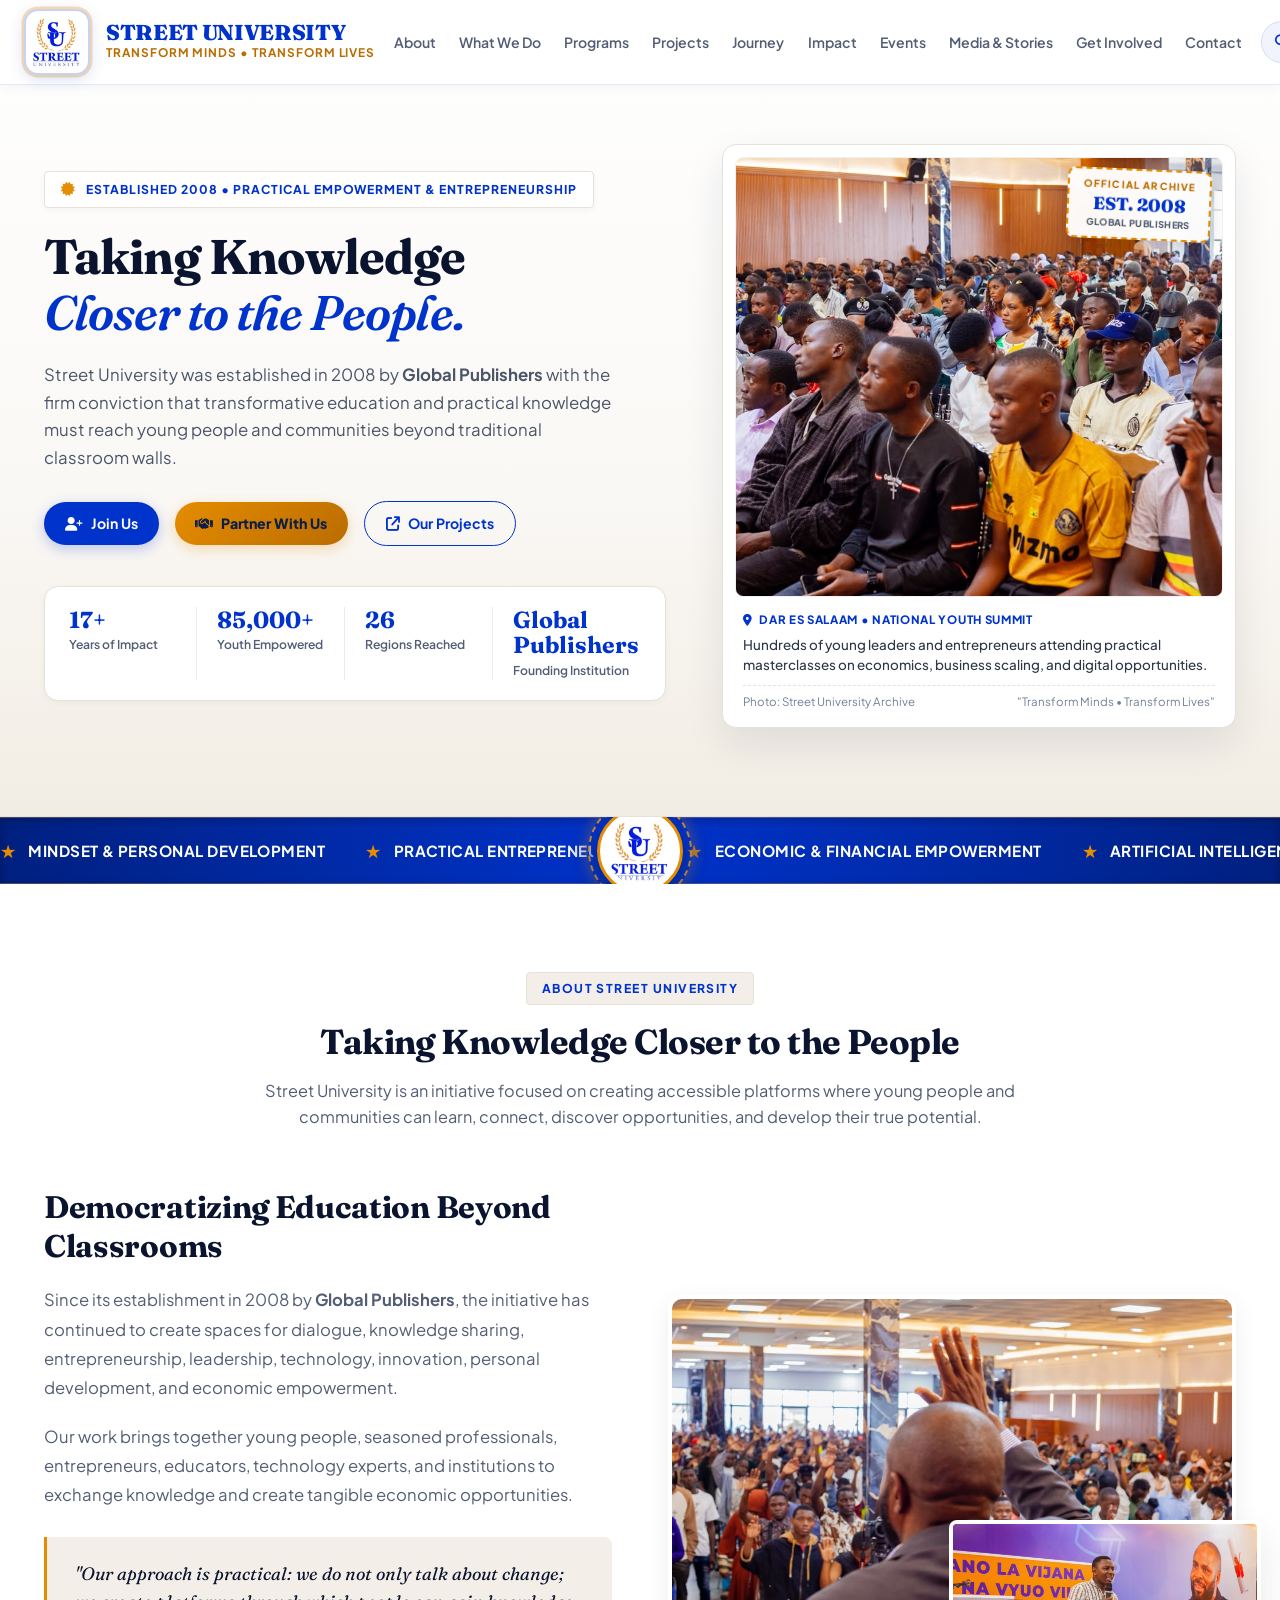
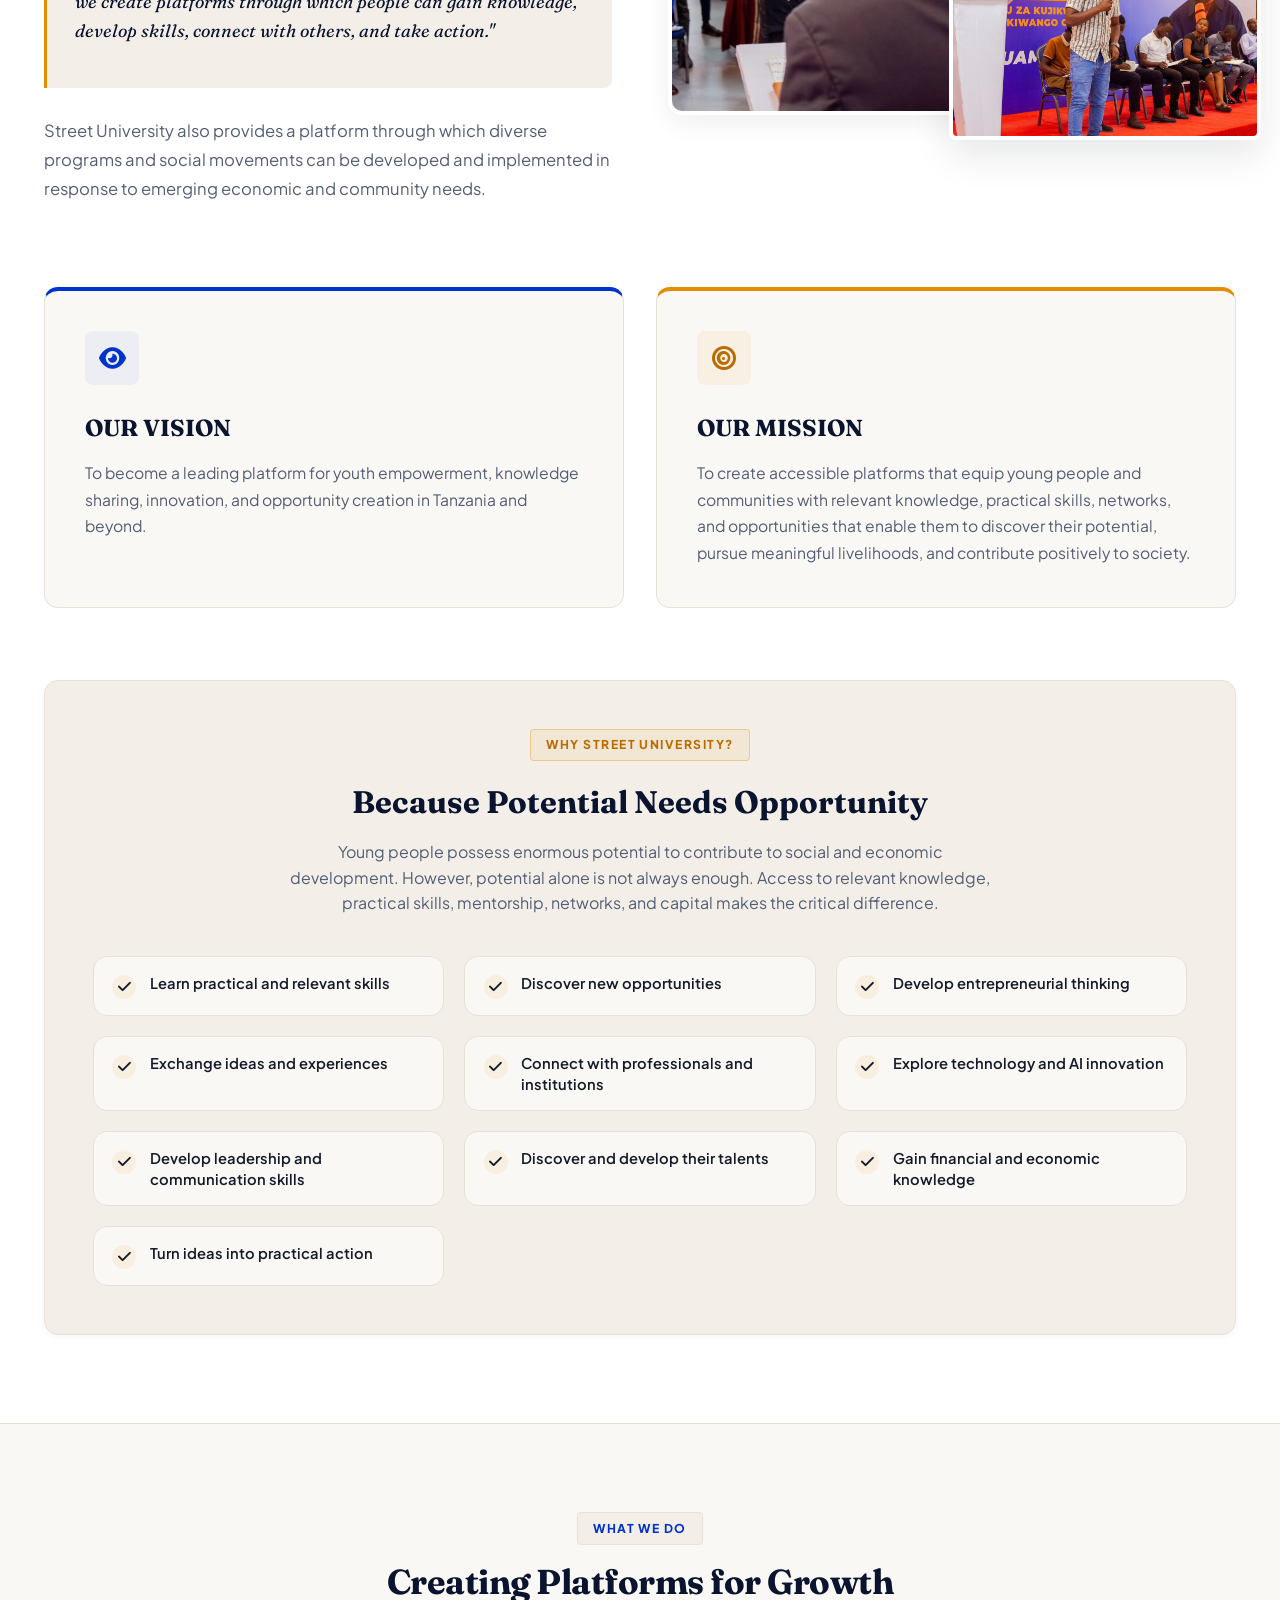
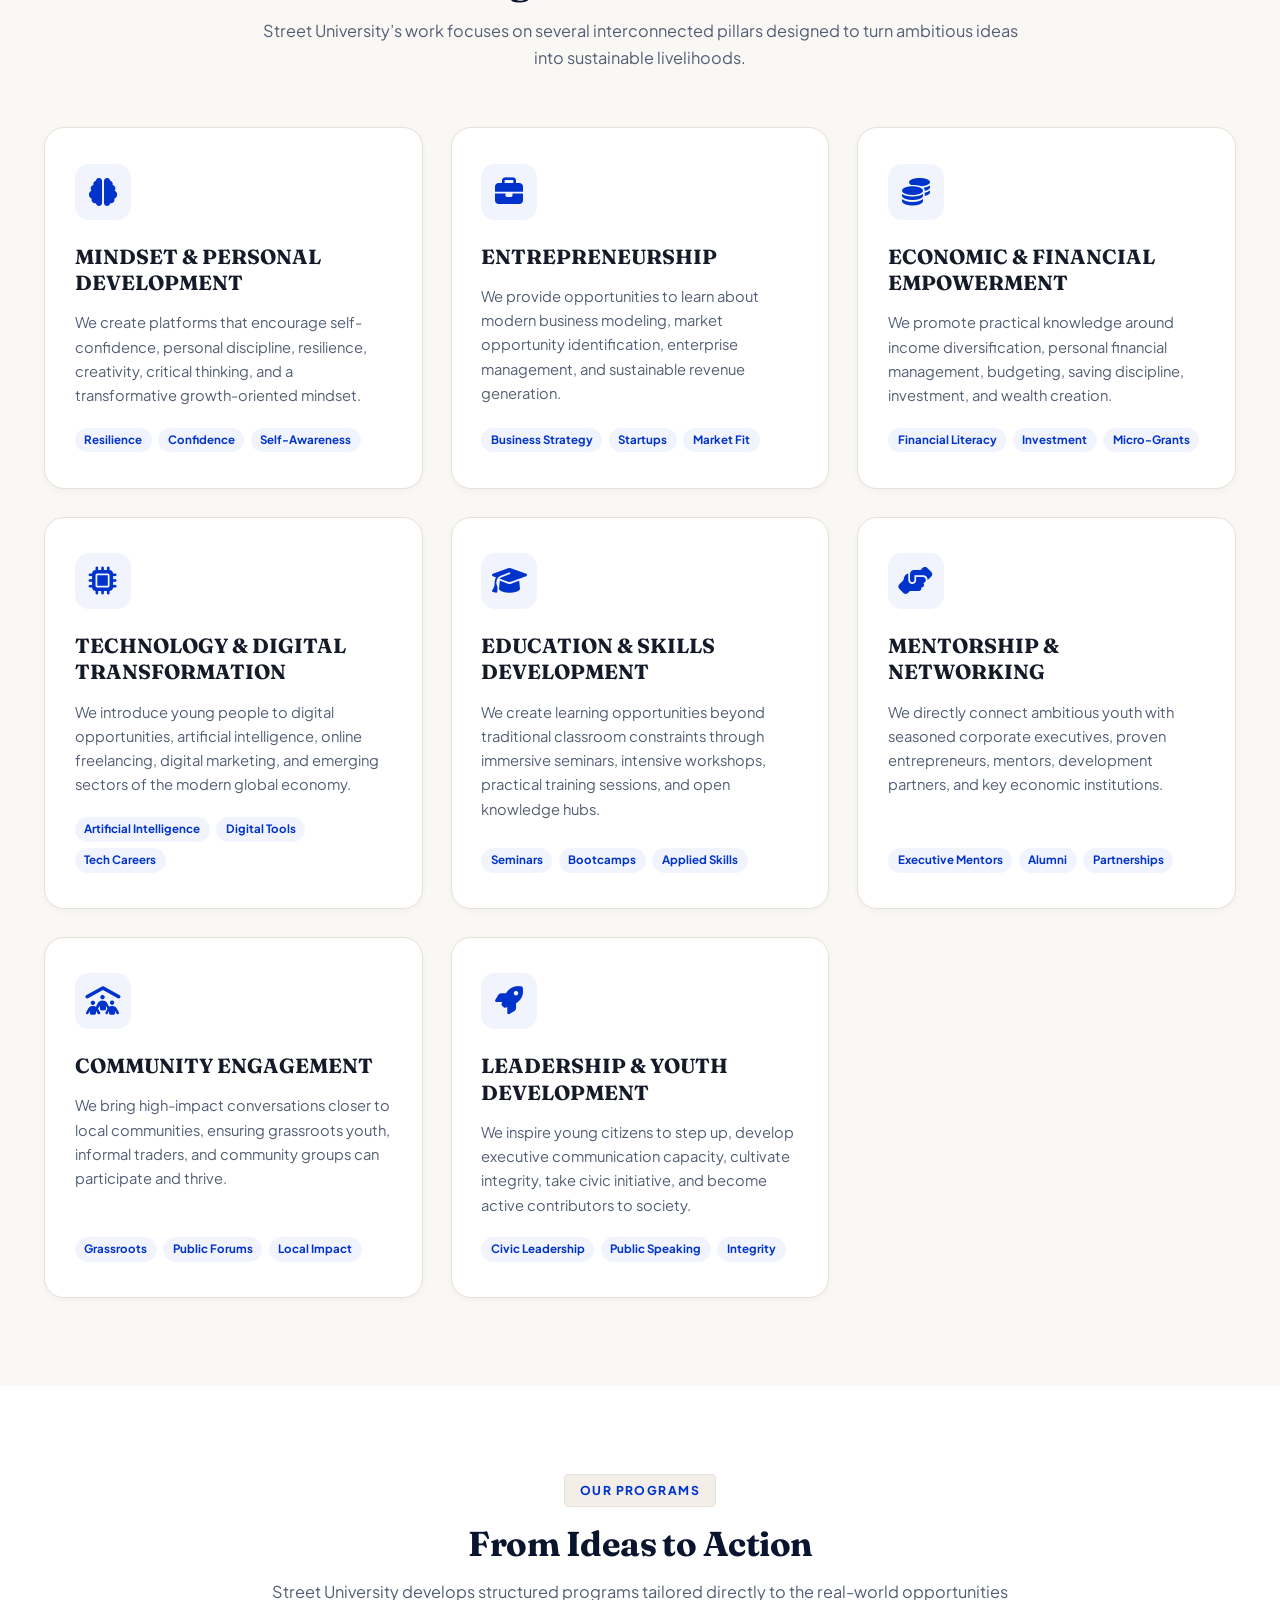
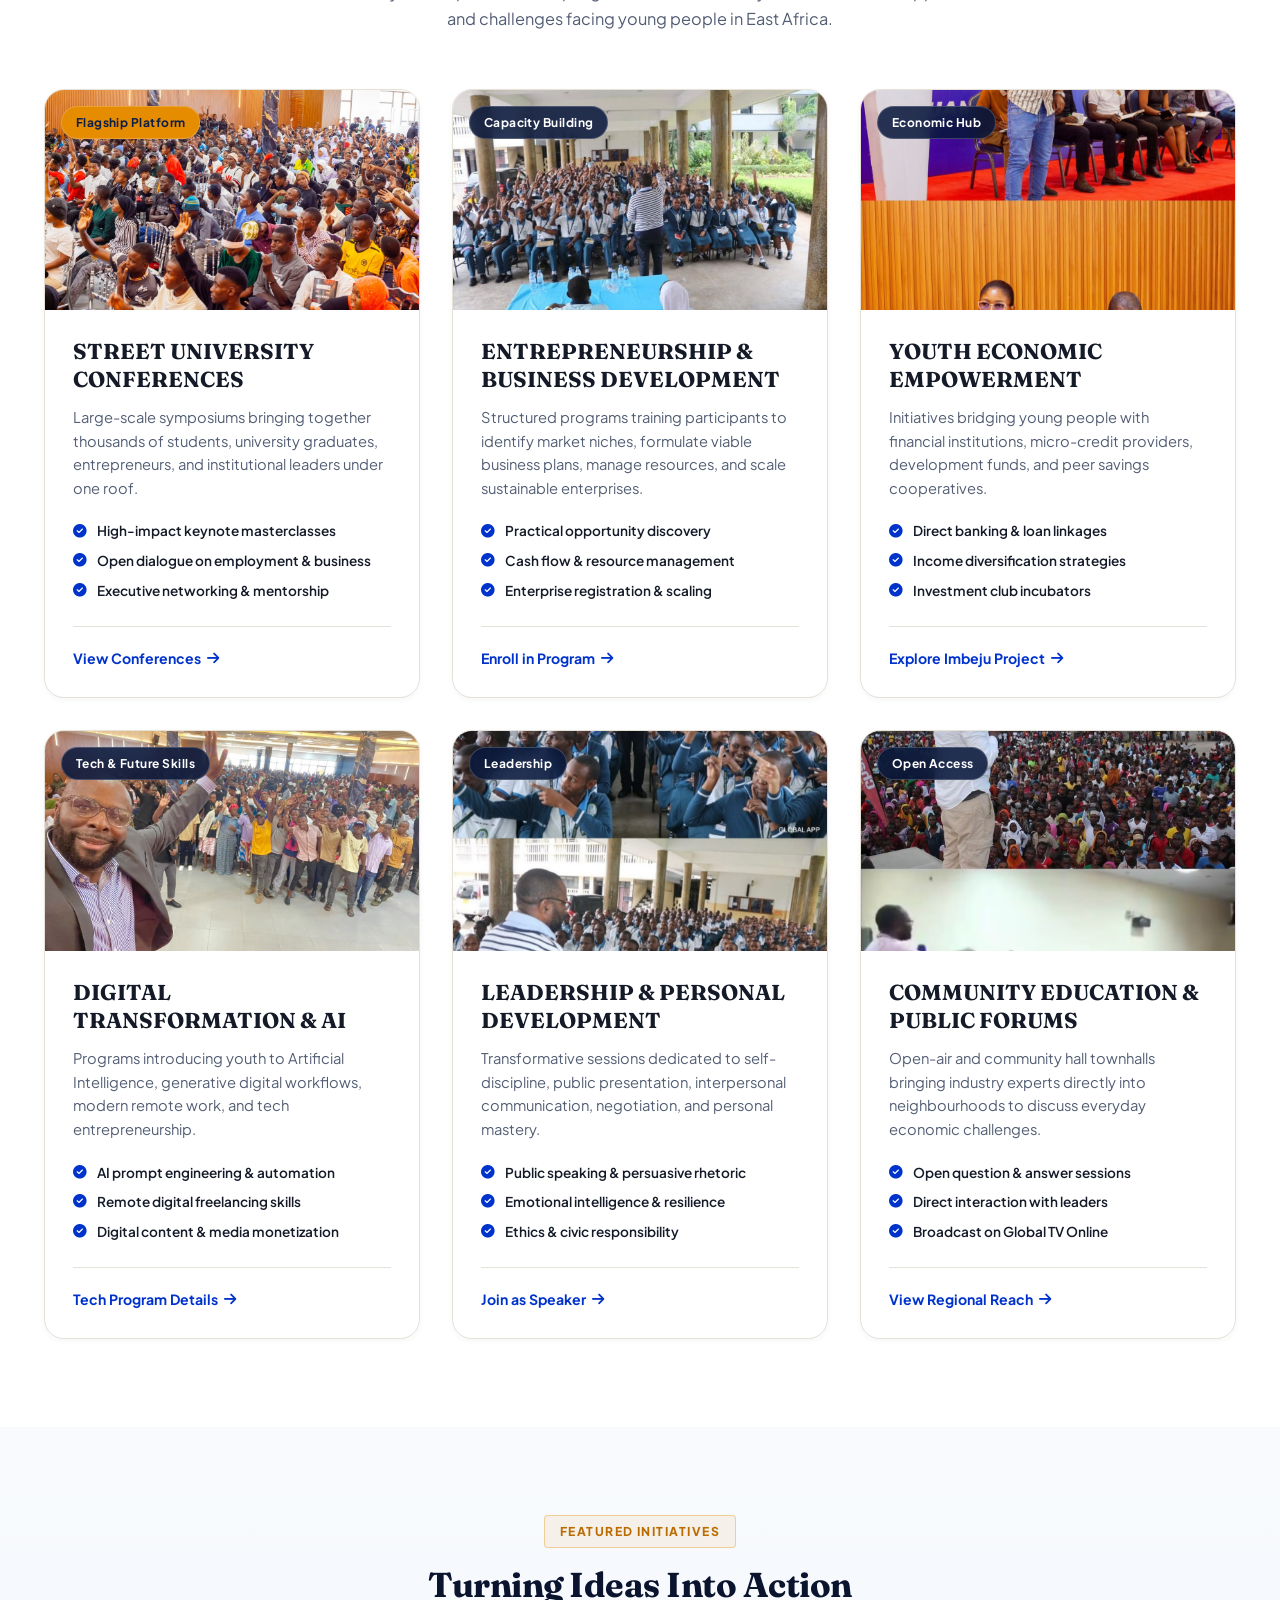
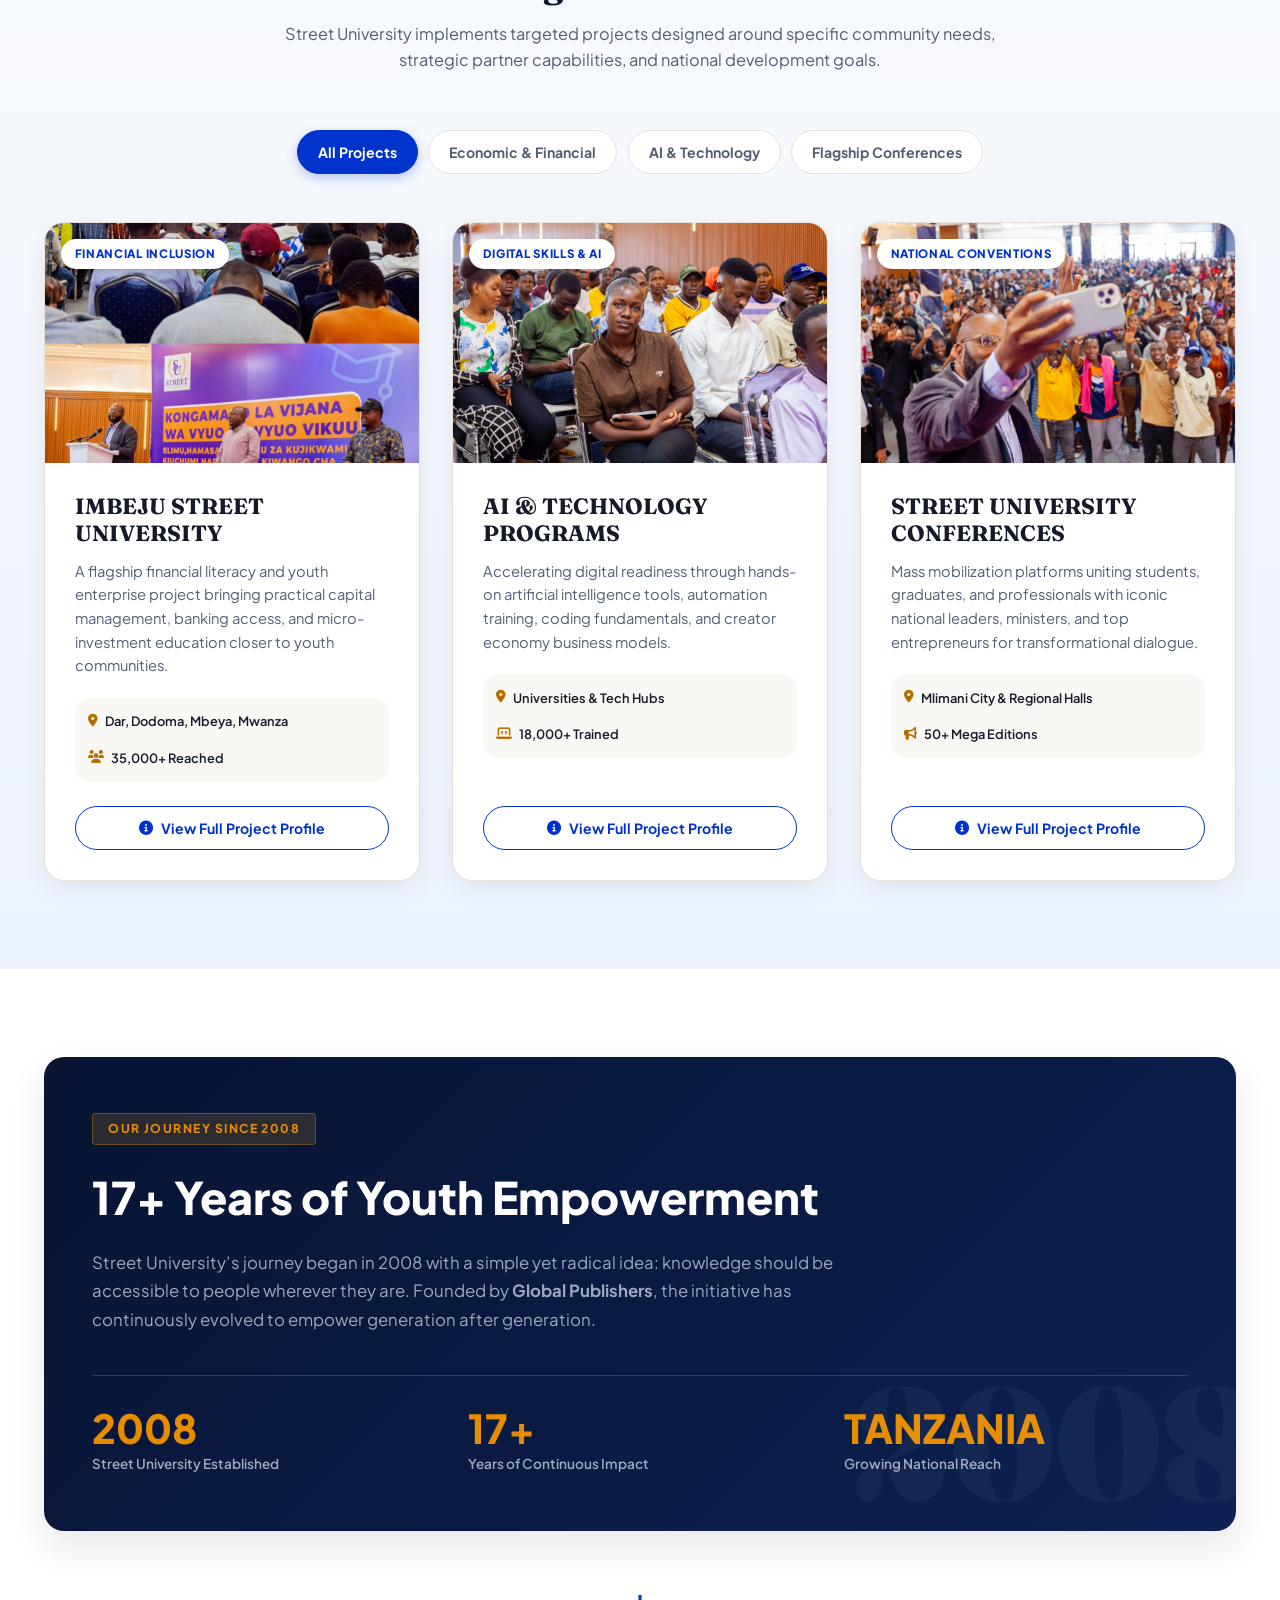
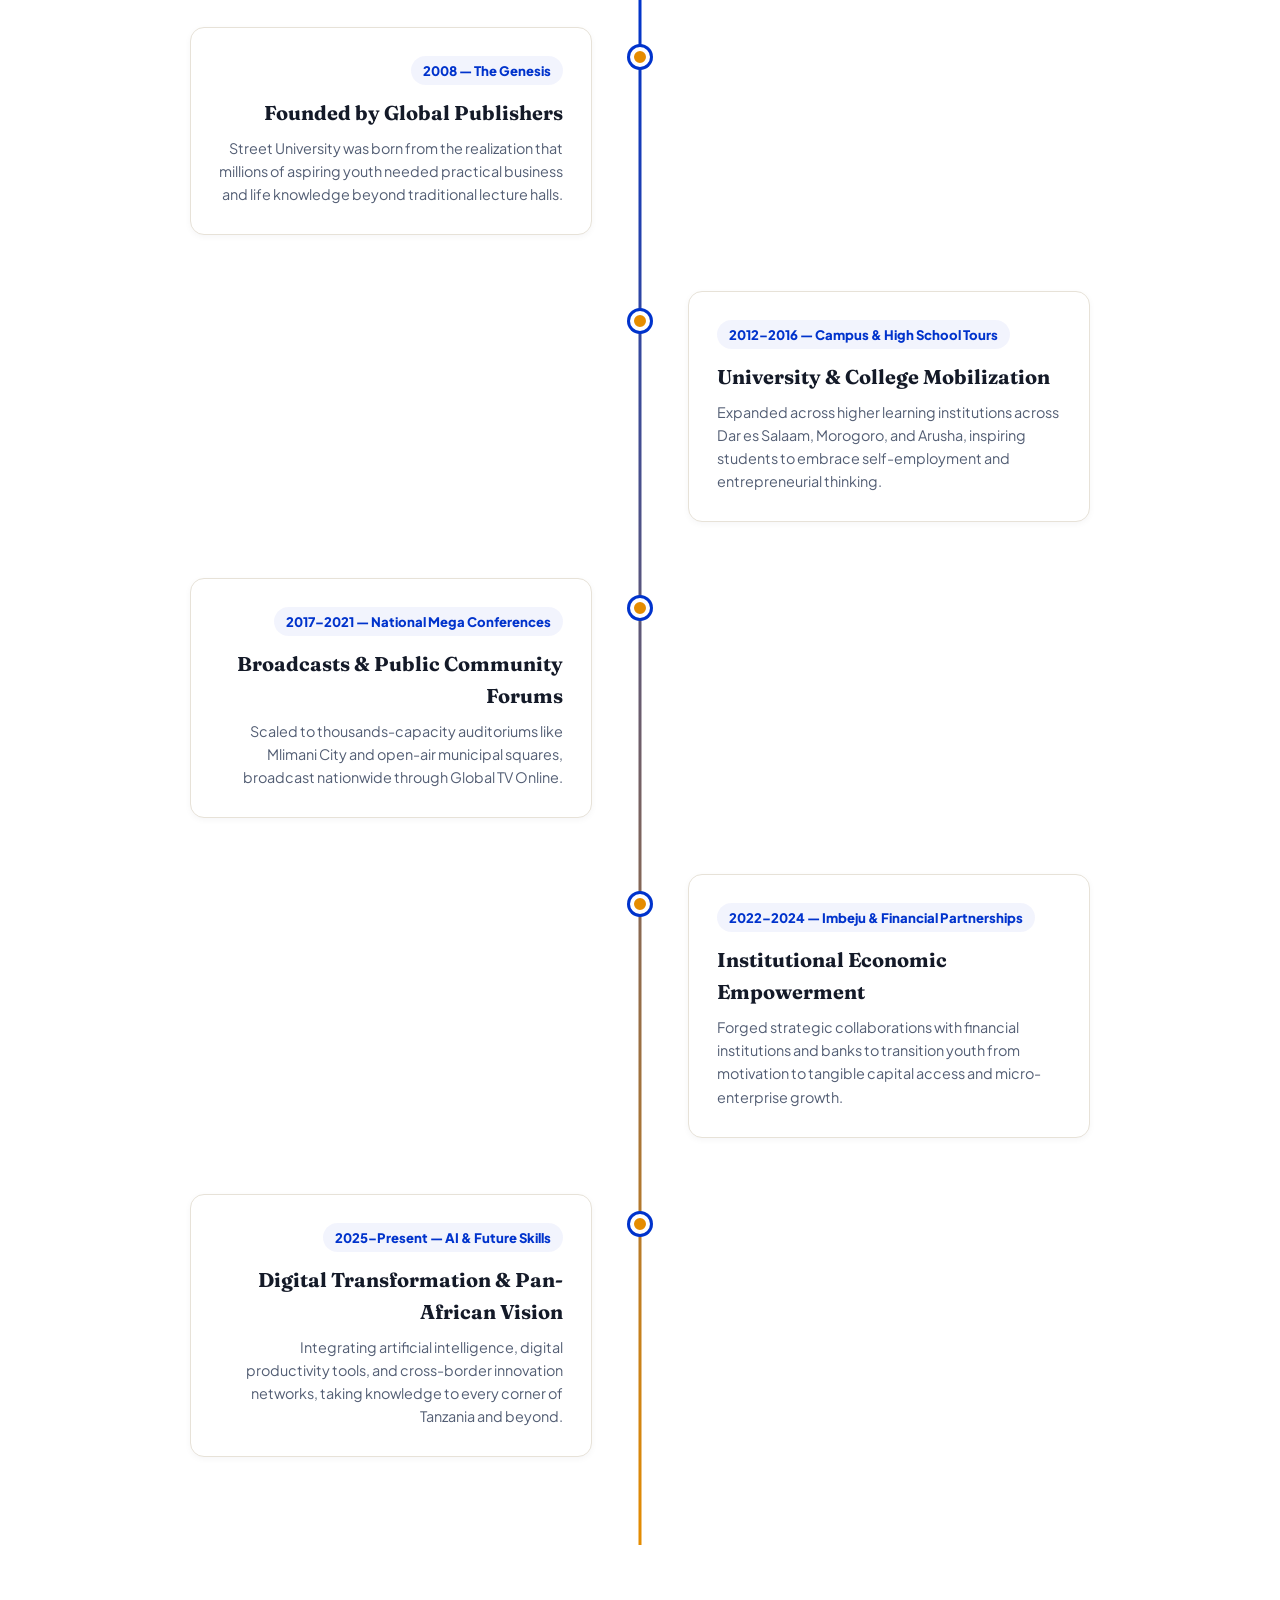
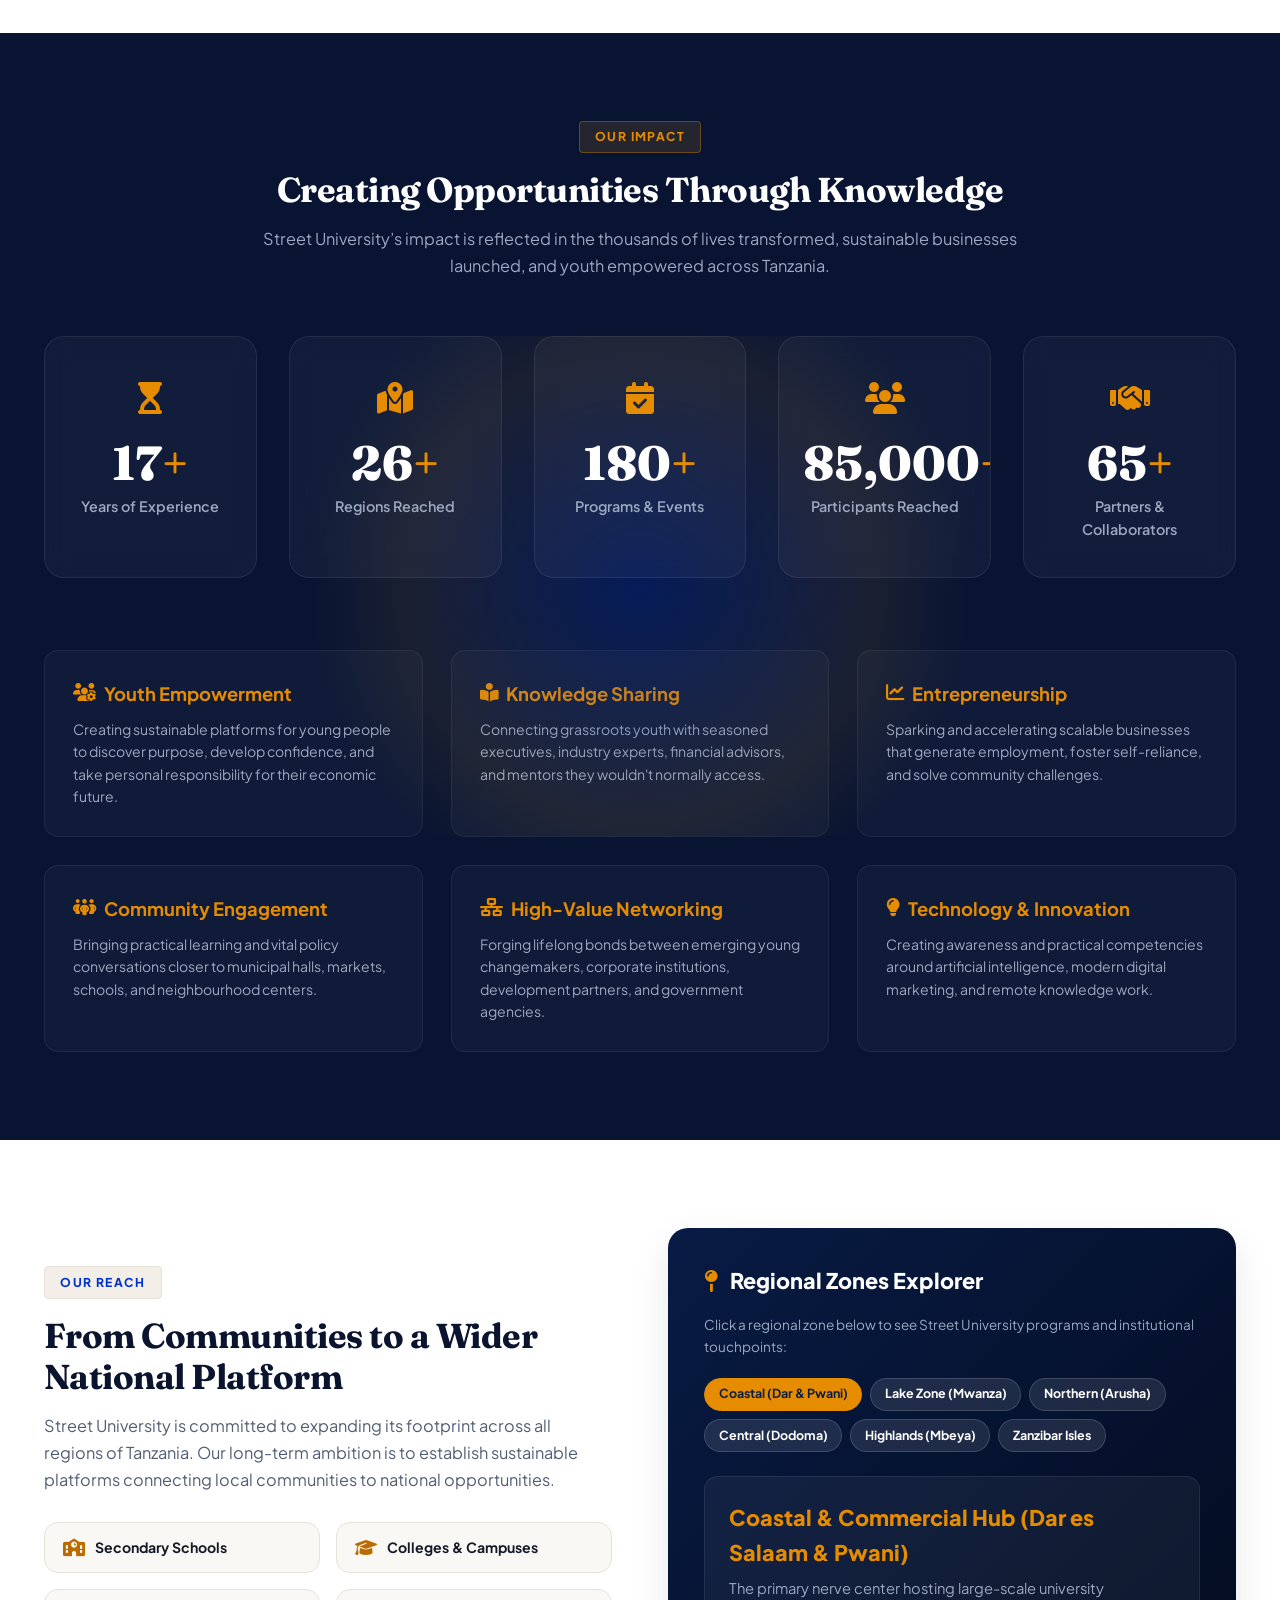
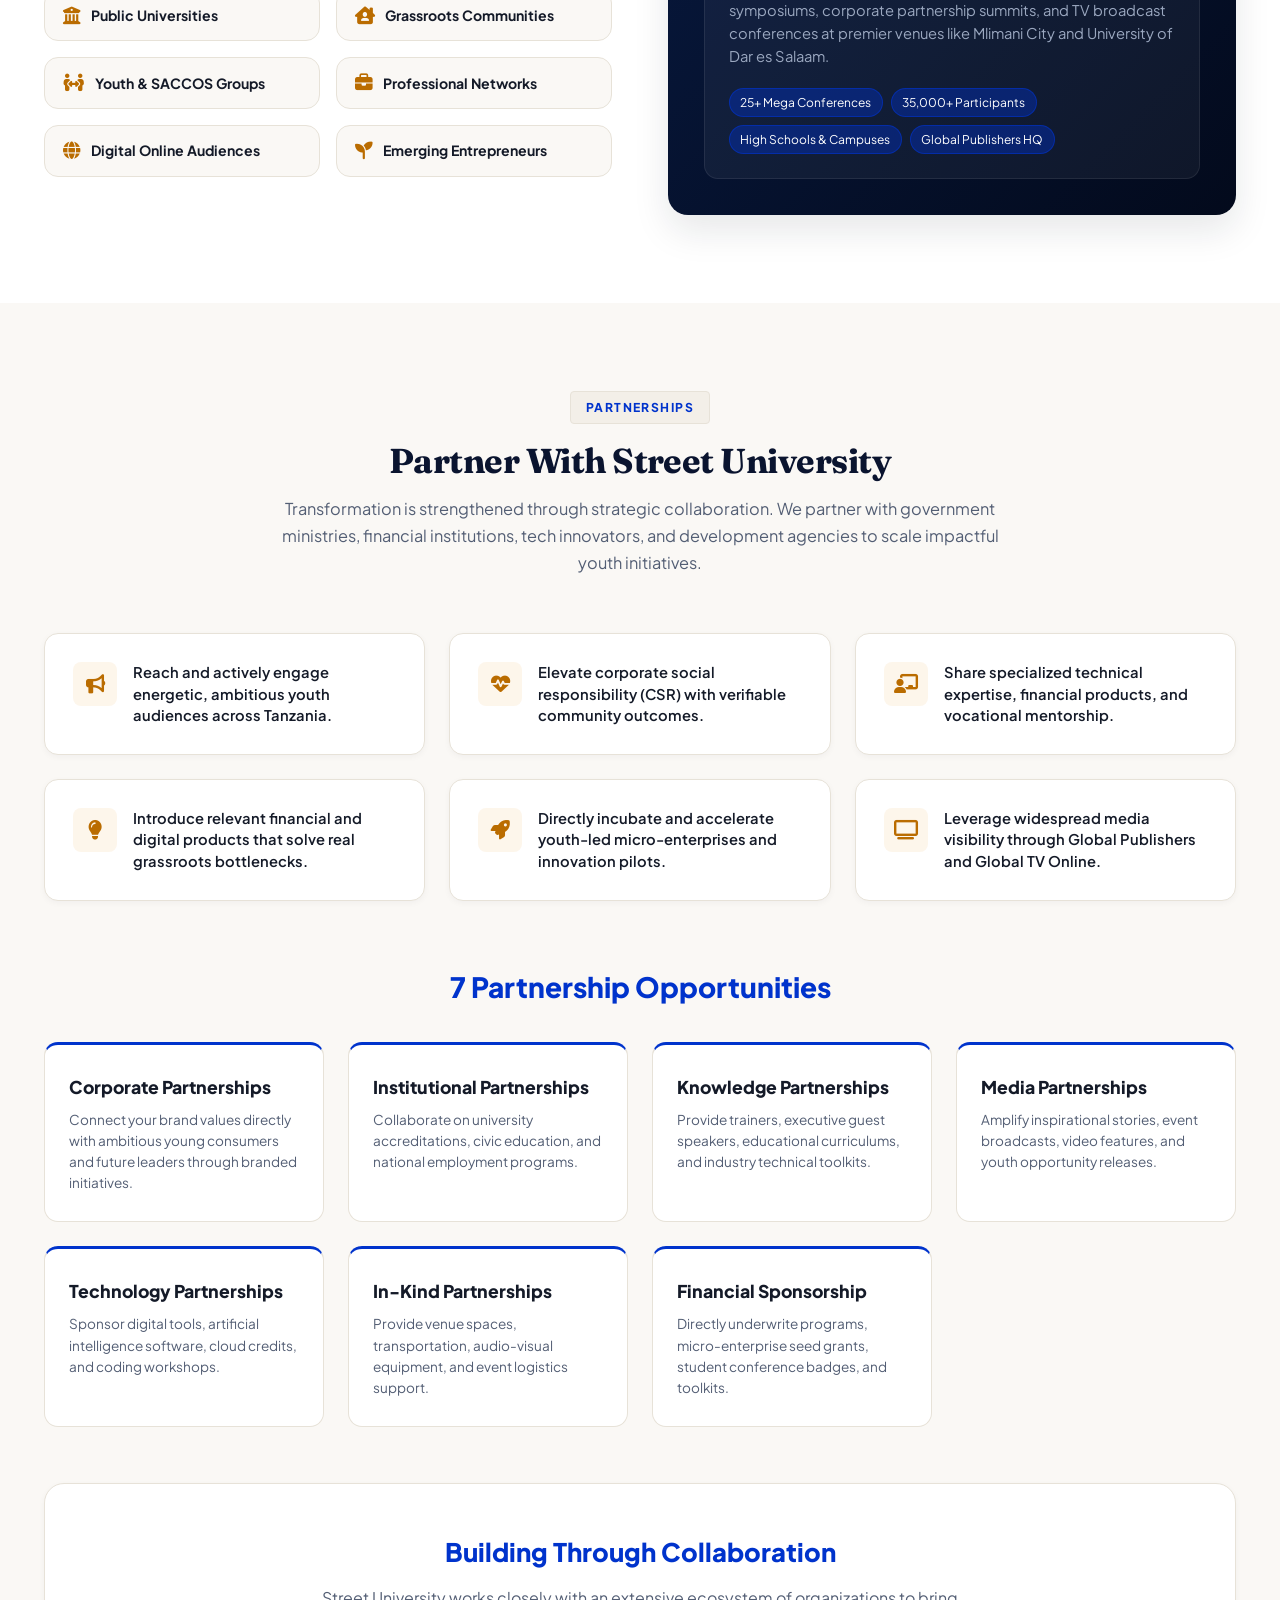
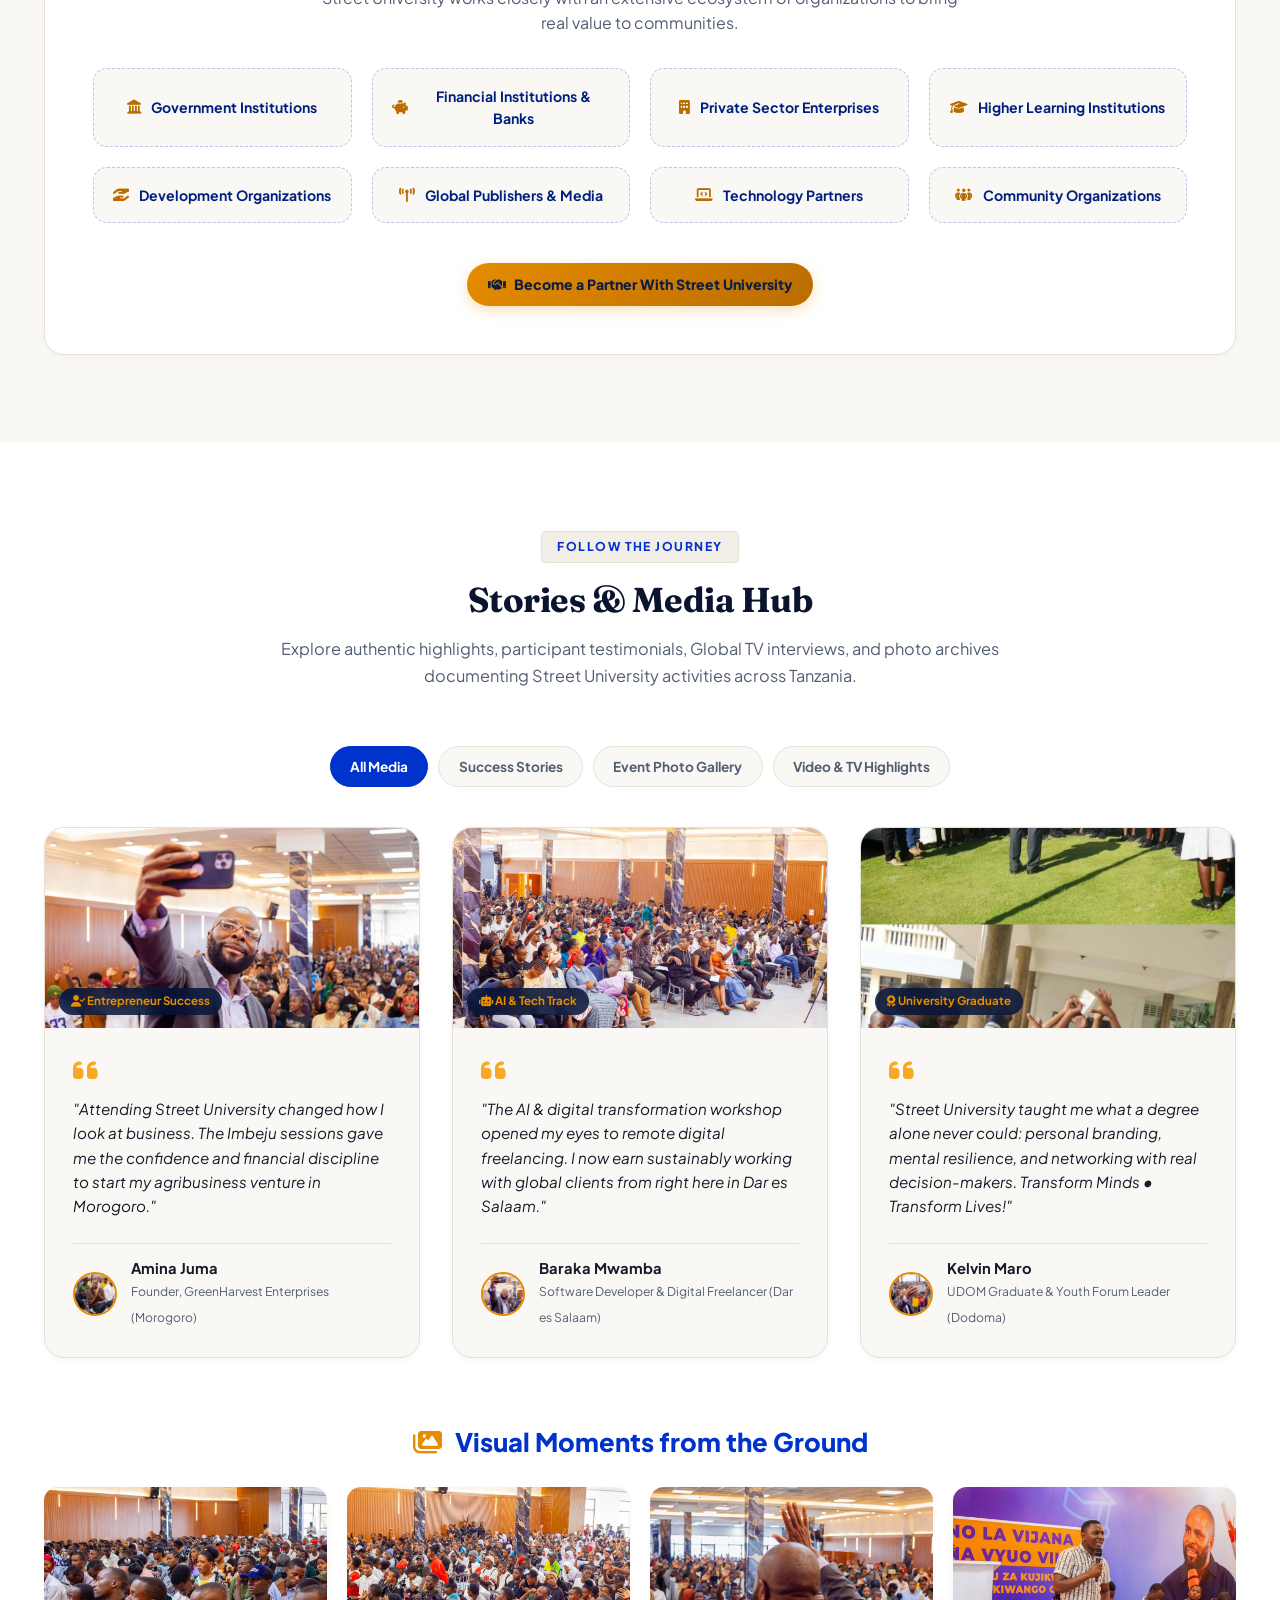
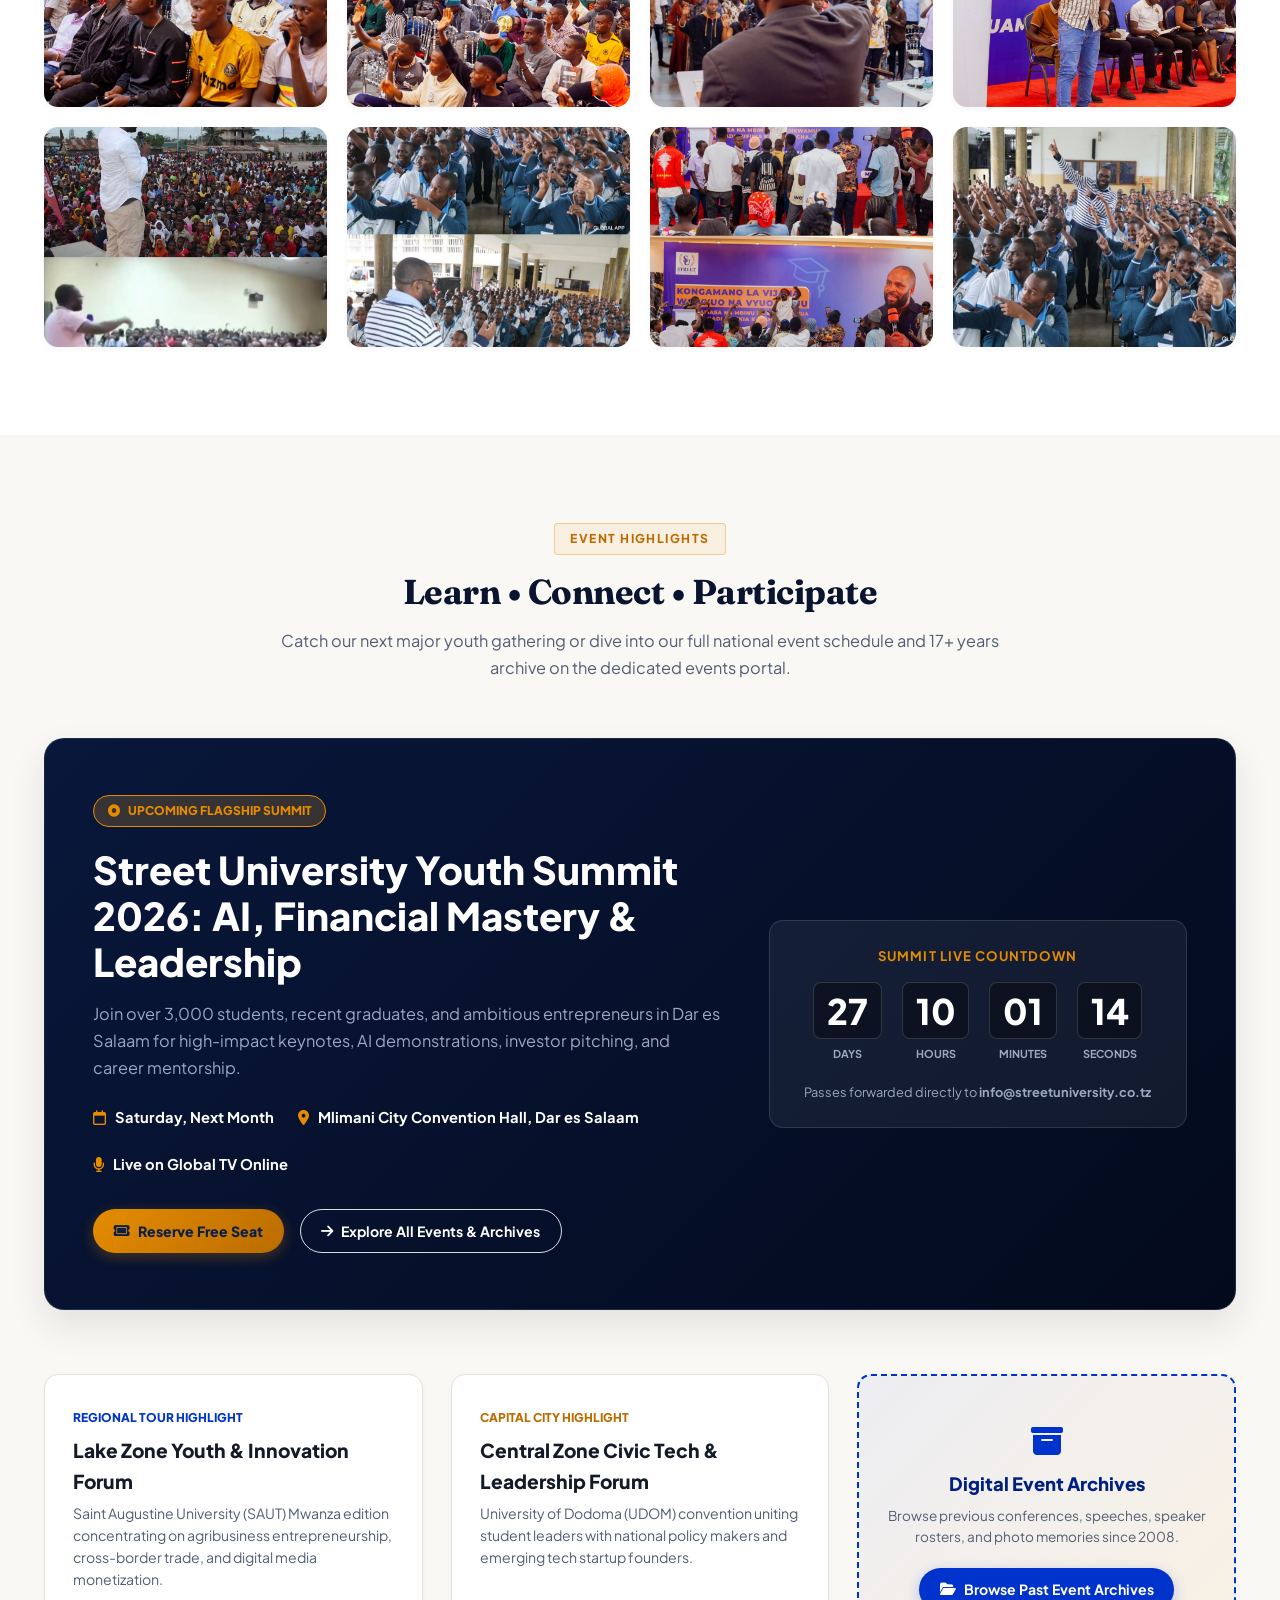
==== commit f8299eb8: "feat: translate site content to English, add main styles, and implement scroll-to-top feature" ====
--- a/index.html
+++ b/index.html
@@ -3,9 +3,9 @@
 <head>
   <meta charset="UTF-8">
   <meta name="viewport" content="width=device-width, initial-scale=1.0">
-  <title>Street University | Taking Knowledge Closer to the People | Badili Fikra. Badili Maisha.</title>
-  <meta name="description" content="Street University ni taasisi ya vijana iliyoanzishwa mwaka 2008 na Global Publishers kuwezesha mafunzo ya vitendo ya ujasiriamali, teknolojia ya AI, na fursa za kiuchumi kote Tanzania. Badili Fikra, Badili Maisha.">
-  <meta name="keywords" content="Street University, Global Publishers, Eric Shigongo, Badili Fikra Badili Maisha, Ujasiriamali Tanzania, Mafunzo ya Vijana, Imbeju Street University, AI and Tech Programs, Fursa za Kiuchumi, Dar es Salaam, Mwanza, Dodoma, Arusha, Elimu ya Mtaani, Semina za Vijana">
+  <title>Street University | Taking Knowledge Closer to the People | Transform Minds • Transform Lives</title>
+  <meta name="description" content="Street University is a youth development platform founded in 2008 by Global Publishers to deliver practical entrepreneurship training, AI technology skills, and economic opportunities across Tanzania. Transform Minds • Transform Lives.">
+  <meta name="keywords" content="Street University, Global Publishers, Eric Shigongo, Transform Minds Transform Lives, Entrepreneurship Tanzania, Youth Training, Imbeju Street University, AI and Tech Programs, Economic Opportunities, Dar es Salaam, Mwanza, Dodoma, Arusha, Practical Education, Youth Summits">
   <meta name="author" content="Global Publishers & Street University">
   <meta name="robots" content="index, follow, max-image-preview:large, max-snippet:-1, max-video-preview:-1">
   <link rel="canonical" href="https://streetuniversity.co.tz/">
@@ -20,18 +20,18 @@
   <meta property="og:type" content="website">
   <meta property="og:site_name" content="Street University">
   <meta property="og:title" content="Street University | Taking Knowledge Closer to the People">
-  <meta property="og:description" content="Jukwaa la maarifa, ujasiriamali, na fursa za kiuchumi kwa vijana lililoanzishwa 2008 na Global Publishers. Badili Fikra • Badili Maisha.">
+  <meta property="og:description" content="A platform for practical knowledge, entrepreneurship, and economic opportunity for youth founded in 2008 by Global Publishers. Transform Minds • Transform Lives.">
   <meta property="og:url" content="https://streetuniversity.co.tz/">
   <meta property="og:image" content="https://streetuniversity.co.tz/public/images/su%20logo.jpeg">
   <meta property="og:image:alt" content="Street University Official Logo Emblem">
-  <meta property="og:locale" content="sw_TZ">
-  <meta property="og:locale:alternate" content="en_US">
+  <meta property="og:locale" content="en_US">
+  <meta property="og:locale:alternate" content="en_GB">
 
   <!-- Twitter Card -->
   <meta name="twitter:card" content="summary_large_image">
   <meta name="twitter:site" content="@StreetUnivTZ">
   <meta name="twitter:title" content="Street University | Taking Knowledge Closer to the People">
-  <meta name="twitter:description" content="Jukwaa la maarifa, ujasiriamali, na fursa za kiuchumi kwa vijana lililoanzishwa 2008 na Global Publishers. Badili Fikra • Badili Maisha.">
+  <meta name="twitter:description" content="A platform for practical knowledge, entrepreneurship, and economic opportunity for youth founded in 2008 by Global Publishers. Transform Minds • Transform Lives.">
   <meta name="twitter:image" content="https://streetuniversity.co.tz/public/images/su%20logo.jpeg">
 
   <!-- Favicon -->
@@ -50,12 +50,12 @@
     "@context": "https://schema.org",
     "@type": "EducationalOrganization",
     "name": "Street University",
-    "alternateName": ["Chuo cha Mtaani", "Street University Tanzania"],
+    "alternateName": ["Street University Tanzania"],
     "url": "https://streetuniversity.co.tz",
     "logo": "https://streetuniversity.co.tz/public/images/su%20logo.jpeg",
     "image": "https://streetuniversity.co.tz/public/images/su%20logo.jpeg",
     "description": "Street University is a youth-focused initiative established in 2008 by Global Publishers to create platforms for practical knowledge, entrepreneurship, AI innovation, and economic empowerment across Tanzania.",
-    "slogan": "Badili Fikra. Badili Maisha.",
+    "slogan": "Transform Minds • Transform Lives.",
     "foundingDate": "2008",
     "founder": {
       "@type": "Organization",
@@ -93,7 +93,7 @@
     <div class="loader-text-group">
       <span class="loader-brand-title">STREET UNIVERSITY</span>
       <span class="loader-tagline">
-        Badili Fikra • Badili Maisha
+        Transform Minds • Transform Lives
         <span class="loader-dots"><span>.</span><span>.</span><span>.</span></span>
       </span>
     </div>
@@ -108,7 +108,7 @@
         <img src="public/images/su logo.jpeg" alt="Street University Logo" class="brand-logo-img">
         <div class="brand-info">
           <span class="brand-name">STREET UNIVERSITY</span>
-          <span class="brand-tagline">Badili Fikra • Badili Maisha</span>
+          <span class="brand-tagline">Transform Minds • Transform Lives</span>
         </div>
       </a>
 
@@ -153,7 +153,7 @@
           <div class="hero-text-content">
             <div class="hero-editorial-kicker">
               <span class="kicker-flag"><i class="fa-solid fa-certificate"></i></span>
-              <span>ILISIMIKWA 2008 • TAASISI YA MAARIFA NA UJASIRIAMALI</span>
+              <span>ESTABLISHED 2008 • PRACTICAL EMPOWERMENT & ENTREPRENEURSHIP</span>
             </div>
 
             <h1 class="hero-title">
@@ -162,37 +162,37 @@
             </h1>
 
             <p class="hero-subtitle">
-              Street University ilianzishwa mwaka 2008 na <strong>Global Publishers</strong> kwa imani thabiti kwamba elimu yenye tija na maarifa ya vitendo lazima yawafikie vijana na jamii nje ya kuta za madarasa ya kawaida.
+              Street University was established in 2008 by <strong>Global Publishers</strong> with the firm conviction that transformative education and practical knowledge must reach young people and communities beyond traditional classroom walls.
             </p>
 
             <div class="hero-actions">
               <a href="#get-involved" class="btn btn-primary" data-involve-role="participant">
-                <i class="fa-solid fa-user-plus"></i> Jiunge Nasi • Join Us
+                <i class="fa-solid fa-user-plus"></i> Join Us
               </a>
               <a href="#partnerships" class="btn btn-gold" data-partner-trigger>
-                <i class="fa-solid fa-handshake"></i> Shirikiana Nasi • Partner
+                <i class="fa-solid fa-handshake"></i> Partner With Us
               </a>
               <a href="projects.html" class="btn btn-outline">
-                <i class="fa-solid fa-arrow-up-right-from-square"></i> Miradi Yetu
+                <i class="fa-solid fa-arrow-up-right-from-square"></i> Our Projects
               </a>
             </div>
 
             <div class="hero-trust-bar">
               <div class="trust-item">
                 <strong>17+</strong>
-                <span>Miaka ya Huduma (Years)</span>
+                <span>Years of Impact</span>
               </div>
               <div class="trust-item">
                 <strong>85,000+</strong>
-                <span>Vijana Waliofikiwa</span>
+                <span>Youth Empowered</span>
               </div>
               <div class="trust-item">
                 <strong>26</strong>
-                <span>Mikoa ya Tanzania</span>
+                <span>Regions Reached</span>
               </div>
               <div class="trust-item">
                 <strong>Global Publishers</strong>
-                <span>Taasisi Mwanzilishi</span>
+                <span>Founding Institution</span>
               </div>
             </div>
           </div>
@@ -201,7 +201,7 @@
           <div class="hero-visual">
             <div class="hero-photo-frame">
               <div class="hero-archive-stamp">
-                <span class="stamp-title">MAKTABA RASMI</span>
+                <span class="stamp-title">OFFICIAL ARCHIVE</span>
                 <span class="stamp-year">EST. 2008</span>
                 <span class="stamp-sub">GLOBAL PUBLISHERS</span>
               </div>
@@ -209,12 +209,12 @@
               
               <div class="hero-editorial-caption">
                 <span class="hero-caption-place">
-                  <i class="fa-solid fa-location-dot"></i> Dar es Salaam • Kongamano la Kitaifa la Vijana
+                  <i class="fa-solid fa-location-dot"></i> Dar es Salaam • National Youth Summit
                 </span>
-                <p>Mamia ya vijana na wajasiriamali wakifuatilia mafunzo ya vitendo ya kiuchumi, biashara, na fursa mpya za kidijitali.</p>
+                <p>Hundreds of young leaders and entrepreneurs attending practical masterclasses on economics, business scaling, and digital opportunities.</p>
                 <div class="hero-caption-footer">
-                  <span>Picha: Maktaba ya Street University</span>
-                  <span>"Badili Fikra • Badili Maisha"</span>
+                  <span>Photo: Street University Archive</span>
+                  <span>"Transform Minds • Transform Lives"</span>
                 </div>
               </div>
             </div>
@@ -235,7 +235,7 @@
           <span class="ticker-item"><span class="ticker-star">★</span> ARTIFICIAL INTELLIGENCE & DIGITAL TRANSFORMATION</span>
           <span class="ticker-item"><span class="ticker-star">★</span> YOUTH CONFERENCES & PUBLIC FORUMS</span>
           <span class="ticker-item"><span class="ticker-star">★</span> MENTORSHIP & NETWORKING</span>
-          <span class="ticker-item"><span class="ticker-star">★</span> BADILI FIKRA. BADILI MAISHA.</span>
+          <span class="ticker-item"><span class="ticker-star">★</span> TRANSFORM MINDS • TRANSFORM LIVES</span>
           <!-- Duplicate for seamless infinite loop -->
           <span class="ticker-item"><span class="ticker-star">★</span> MINDSET & PERSONAL DEVELOPMENT</span>
           <span class="ticker-item"><span class="ticker-star">★</span> PRACTICAL ENTREPRENEURSHIP</span>
@@ -243,12 +243,12 @@
           <span class="ticker-item"><span class="ticker-star">★</span> ARTIFICIAL INTELLIGENCE & DIGITAL TRANSFORMATION</span>
           <span class="ticker-item"><span class="ticker-star">★</span> YOUTH CONFERENCES & PUBLIC FORUMS</span>
           <span class="ticker-item"><span class="ticker-star">★</span> MENTORSHIP & NETWORKING</span>
-          <span class="ticker-item"><span class="ticker-star">★</span> BADILI FIKRA. BADILI MAISHA.</span>
+          <span class="ticker-item"><span class="ticker-star">★</span> TRANSFORM MINDS • TRANSFORM LIVES</span>
         </div>
       </div>
 
       <!-- Center Logo Emblem Badge Pressed at Center Above About Section -->
-      <a href="#about" class="ticker-center-badge" aria-label="Street University Emblem - Explore About Section" title="Street University - Badili Fikra. Badili Maisha.">
+      <a href="#about" class="ticker-center-badge" aria-label="Street University Emblem - Explore About Section" title="Street University - Transform Minds • Transform Lives">
         <div class="ticker-badge-glow"></div>
         <div class="ticker-badge-ring"></div>
         <div class="ticker-badge-core">
@@ -1195,7 +1195,7 @@
             <div class="story-body">
               <div class="story-quote-icon"><i class="fa-solid fa-quote-left"></i></div>
               <blockquote>
-                "Street University taught me what a degree alone never could: personal branding, mental resilience, and networking with real decision-makers. Badili Fikra, Badili Maisha!"
+                "Street University taught me what a degree alone never could: personal branding, mental resilience, and networking with real decision-makers. Transform Minds • Transform Lives!"
               </blockquote>
               <div class="story-author-meta">
                 <img src="public/images/event/WhatsApp Image 2026-09-29 at 12.53.35 PM (2).jpeg" alt="Kelvin Maro" class="author-avatar">
@@ -1242,7 +1242,7 @@
             <img src="public/images/event/WhatsApp Image 2026-09-29 at 12.53.38 PM.jpeg" alt="Executive Panel on Stage">
             <div class="gallery-hover-overlay">
               <span>Executive Panel</span>
-              <h5>Kongamano la Vijana wa Vyuo Vikuu</h5>
+              <h5>National University Youth Summit</h5>
             </div>
           </div>
 
@@ -1482,7 +1482,7 @@
         </div>
 
         <div>
-          <span class="swahili-motto">BADILI FIKRA. BADILI MAISHA.</span>
+          <span class="swahili-motto">TRANSFORM MINDS • TRANSFORM LIVES.</span>
         </div>
 
         <div style="display:flex; justify-content:center; gap:1rem; flex-wrap:wrap; margin-top:1.5rem;">
@@ -1638,7 +1638,7 @@
             <img src="public/images/su logo.jpeg" alt="Street University Logo" style="width:44px; height:44px; border-radius:6px; background:#FFFFFF; padding:2px;">
             <div>
               <strong style="font-size:1.15rem; color:#FFFFFF; display:block;">STREET UNIVERSITY</strong>
-              <span style="font-size:0.72rem; color:var(--su-gold); font-weight:700; text-transform:uppercase;">Badili Fikra • Badili Maisha</span>
+              <span style="font-size:0.72rem; color:var(--su-gold); font-weight:700; text-transform:uppercase;">Transform Minds • Transform Lives</span>
             </div>
           </div>
           <p>
@@ -1961,6 +1961,15 @@
     </div>
   </div>
 
+  <!-- Floating Back to Top Button with SVG Progress Ring -->
+  <button id="scroll-to-top" class="scroll-to-top-btn" aria-label="Scroll back to top" title="Scroll to Top">
+    <svg class="scroll-progress-svg" viewBox="0 0 48 48">
+      <circle class="scroll-progress-bg" cx="24" cy="24" r="20"></circle>
+      <circle class="scroll-progress-bar" cx="24" cy="24" r="20"></circle>
+    </svg>
+    <i class="fa-solid fa-arrow-up"></i>
+  </button>
+
   <!-- Dynamic Application Script -->
   <script src="js/main.js"></script>
 </body>
--- a/css/styles.css
+++ b/css/styles.css
@@ -1,7 +1,7 @@
 /* ==========================================================================
    STREET UNIVERSITY - MODERN DESIGN SYSTEM & STYLESHEET
    Brand Colors from Logo: Royal Blue (#0033CC) & Laurel Gold (#F5A623)
-   "Badili Fikra. Badili Maisha."
+   "Transform Minds • Transform Lives."
    ========================================================================== */
 
 @import url('https://fonts.googleapis.com/css2?family=Fraunces:ital,opsz,wght@0,9..144,500;0,9..144,600;0,9..144,700;0,9..144,800;1,9..144,400;1,9..144,600&family=Plus+Jakarta+Sans:wght@300;400;500;600;700;800&display=swap');
@@ -74,6 +74,10 @@
   font-size: 16px;
   text-rendering: optimizeLegibility;
   -webkit-font-smoothing: antialiased;
+  width: 100%;
+  max-width: 100%;
+  overflow-x: hidden;
+  overflow-x: clip;
 }
 
 body {
@@ -81,7 +85,16 @@
   background-color: var(--bg-page);
   color: var(--text-main);
   line-height: 1.6;
+  width: 100%;
+  max-width: 100%;
+  min-height: 100vh;
+  min-height: 100dvh;
+  margin: 0;
+  padding: 0;
   overflow-x: hidden;
+  overflow-x: clip;
+  position: static;
+  -webkit-overflow-scrolling: touch;
 }
 
 img, video {
@@ -139,22 +152,27 @@
    HEADER & NAVBAR
    ========================================================================== */
 .site-header {
-  position: fixed;
-  top: 0;
-  left: 0;
-  right: 0;
-  z-index: 1000;
-  background: rgba(255, 255, 255, 0.92);
+  position: fixed !important;
+  top: 0 !important;
+  left: 0 !important;
+  right: 0 !important;
+  width: 100% !important;
+  max-width: 100% !important;
+  z-index: 10000 !important;
+  background: rgba(255, 255, 255, 0.94);
   backdrop-filter: blur(16px);
   -webkit-backdrop-filter: blur(16px);
-  border-bottom: 1px solid rgba(0, 51, 204, 0.08);
-  transition: all 0.35s cubic-bezier(0.4, 0, 0.2, 1);
+  border-bottom: 1px solid rgba(0, 51, 204, 0.1);
+  box-shadow: 0 2px 12px rgba(6, 22, 58, 0.05);
+  transform: none !important;
+  -webkit-transform: none !important;
+  transition: height 0.25s ease, background 0.25s ease, box-shadow 0.25s ease;
 }
 
 .site-header.scrolled {
   background: rgba(255, 255, 255, 0.98);
-  box-shadow: 0 4px 22px rgba(6, 22, 58, 0.09);
-  border-bottom-color: rgba(0, 51, 204, 0.12);
+  box-shadow: 0 4px 20px rgba(6, 22, 58, 0.1);
+  border-bottom-color: rgba(0, 51, 204, 0.14);
   padding: 0;
 }
 
@@ -162,14 +180,14 @@
   display: flex;
   align-items: center;
   justify-content: space-between;
-  height: 92px;
+  height: 84px;
   max-width: 1400px;
   width: 100%;
-  transition: height 0.35s cubic-bezier(0.4, 0, 0.2, 1);
+  transition: height 0.28s cubic-bezier(0.4, 0, 0.2, 1);
 }
 
 .site-header.scrolled .nav-container {
-  height: 64px;
+  height: 62px;
 }
 
 .brand-link {
@@ -418,7 +436,6 @@
 
 body.nav-open {
   overflow: hidden !important;
-  touch-action: none;
 }
 
 /* Polished Mobile Toggle */
@@ -714,7 +731,8 @@
 .ticker-ribbon-wrapper {
   position: relative;
   width: 100%;
-  overflow: visible;
+  max-width: 100%;
+  overflow: hidden;
   z-index: 15;
 }
 
@@ -3044,83 +3062,198 @@
     display: none;
   }
 
-  /* Polished Mobile Navigation Drawer */
-  .nav-menu {
-    position: fixed;
-    top: 84px;
-    left: 0;
-    right: 0;
-    bottom: 0;
-    max-height: calc(100vh - 84px);
-    background: rgba(255, 255, 255, 0.98);
-    backdrop-filter: blur(18px);
-    -webkit-backdrop-filter: blur(18px);
-    flex-direction: column;
-    align-items: stretch;
-    padding: 1.15rem 1.25rem 2.5rem;
-    gap: 0.3rem;
-    margin: 0;
-    box-shadow: 0 20px 40px rgba(8, 20, 50, 0.16);
-    border-top: 1px solid var(--border-light);
-    border-bottom: 3px solid var(--su-gold);
-    transform: translateY(-105%);
-    opacity: 0;
-    visibility: hidden;
-    overflow-y: auto;
-    -webkit-overflow-scrolling: touch;
-    transition: transform 0.35s cubic-bezier(0.16, 1, 0.3, 1), opacity 0.28s ease, visibility 0.28s ease;
-    z-index: 999;
-  }
-
-  .site-header.scrolled .nav-menu {
-    top: 60px;
-    max-height: calc(100vh - 60px);
-  }
-
-  .nav-menu.active {
-    transform: translateY(0);
-    opacity: 1;
-    visibility: visible;
-  }
-
-  .nav-link {
+  /* Navbar on Mobile: Show Logo and Brand Title */
+  .brand-link {
     display: flex;
     align-items: center;
-    justify-content: space-between;
-    padding: 0.72rem 1rem;
-    font-size: 0.92rem;
-    font-weight: 650;
-    color: #17213A;
-    border-radius: var(--radius-sm);
-    background: transparent;
-    border-bottom: 1px solid rgba(0, 0, 0, 0.04);
-    transition: all 0.22s ease;
-  }
+    gap: 0.65rem;
+    flex-shrink: 0;
+  }
+
+  .brand-info {
+    display: flex !important;
+    flex-direction: column;
+  }
+
+  .brand-name {
+    font-family: var(--font-display);
+    font-size: 1.12rem;
+    font-weight: 850;
+    color: var(--su-blue);
+    letter-spacing: -0.015em;
+    line-height: 1.1;
+    white-space: nowrap;
+  }
+
+  .site-header.scrolled .brand-name {
+    font-size: 0.98rem;
+  }
+
+  .brand-tagline {
+    font-size: 0.58rem;
+    font-weight: 700;
+    color: var(--su-gold-dark);
+    text-transform: uppercase;
+    letter-spacing: 0.06em;
+    white-space: nowrap;
+  }
+
+  .site-header.scrolled .brand-tagline {
+    font-size: 0.52rem;
+  }
+
+  .nav-container {
+    height: 58px !important;
+  }
+
+  .site-header.scrolled .nav-container {
+    height: 50px !important;
+  }
+
+  .brand-logo-img {
+    width: 40px;
+    height: 40px;
+    border-radius: 9px;
+    flex-shrink: 0;
+  }
+
+  .site-header.scrolled .brand-logo-img {
+    width: 34px;
+    height: 34px;
+    border-radius: 7px;
+  }
+
+  /* ==========================================================================
+     SHARP FLOATING WINDOW MOBILE MENU (COMPACT 2-COL GRID - ZERO SCROLL REQUIRED)
+     ========================================================================== */
+  .nav-menu {
+    position: fixed !important;
+    top: calc(58px + env(safe-area-inset-top, 0px)) !important;
+    left: 8px !important;
+    right: 8px !important;
+    max-width: 420px !important;
+    margin: 0 auto !important;
+    max-height: calc(100dvh - 66px - env(safe-area-inset-top, 0px) - env(safe-area-inset-bottom, 0px)) !important;
+    overflow-y: auto !important;
+    -webkit-overflow-scrolling: touch !important;
+    overscroll-behavior: contain;
+    touch-action: pan-y !important;
+    background: #FFFFFF !important;
+    border-radius: 14px !important;
+    border: 1.5px solid rgba(0, 51, 204, 0.18) !important;
+    box-shadow: 
+      0 16px 40px rgba(6, 18, 48, 0.28),
+      0 0 0 1px rgba(229, 140, 0, 0.22),
+      0 4px 12px rgba(0, 0, 0, 0.1) !important;
+    display: grid !important;
+    grid-template-columns: repeat(2, 1fr) !important;
+    gap: 0.35rem !important;
+    padding: 0.55rem 0.5rem 0.5rem !important;
+    transform: translateY(-8px) scale(0.98) !important;
+    opacity: 0 !important;
+    visibility: hidden !important;
+    transition: transform 0.2s cubic-bezier(0.16, 1, 0.3, 1), opacity 0.18s ease, visibility 0.18s ease !important;
+    z-index: 10001 !important;
+  }
+
+  .site-header.scrolled .nav-menu {
+    top: calc(50px + env(safe-area-inset-top, 0px)) !important;
+  }
+
+  .nav-menu.active {
+    transform: translateY(0) scale(1) !important;
+    opacity: 1 !important;
+    visibility: visible !important;
+  }
+
+  /* Sharp Window Header */
+  .nav-menu::before {
+    content: '★ STREET UNIVERSITY • DIRECTORY';
+    grid-column: span 2;
+    display: flex;
+    align-items: center;
+    font-family: var(--font-sans);
+    font-size: 0.66rem;
+    font-weight: 800;
+    color: var(--su-blue);
+    text-transform: uppercase;
+    letter-spacing: 0.08em;
+    padding: 0 0.25rem 0.35rem;
+    border-bottom: 1px solid var(--border-light);
+    margin-bottom: 0.1rem;
+  }
+
+  /* Sharp Grid Option Cards */
+  .nav-link {
+    display: flex !important;
+    align-items: center !important;
+    gap: 0.38rem !important;
+    padding: 0.42rem 0.55rem !important;
+    font-size: 0.78rem !important;
+    font-weight: 700 !important;
+    color: #121A2C !important;
+    background: #FAF8F5 !important;
+    border: 1px solid var(--border-light) !important;
+    border-radius: 8px !important;
+    text-decoration: none !important;
+    transition: all 0.15s ease !important;
+    min-height: 36px !important;
+    white-space: nowrap !important;
+    overflow: hidden !important;
+    text-overflow: ellipsis !important;
+  }
+
+  /* Category Icons for Sharp Display */
+  .nav-link::before {
+    display: inline-flex;
+    align-items: center;
+    justify-content: center;
+    font-size: 0.9rem;
+    flex-shrink: 0;
+  }
+
+  .nav-link[href*="about"]::before { content: '🏛️'; }
+  .nav-link[href*="what-we-do"]::before { content: '⚡'; }
+  .nav-link[href*="programs"]::before { content: '🎓'; }
+  .nav-link[href*="projects"]::before { content: '🚀'; }
+  .nav-link[href*="journey"]::before { content: '⏳'; }
+  .nav-link[href*="impact"]::before { content: '📊'; }
+  .nav-link[href*="events"]::before { content: '📅'; }
+  .nav-link[href*="media"]::before { content: '📸'; }
+  .nav-link[href*="get-involved"]::before { content: '🤝'; }
+  .nav-link[href*="contact"]::before { content: '✉️'; }
 
   .nav-link::after {
-    content: '›';
-    position: static;
-    width: auto;
-    height: auto;
-    background: none;
-    font-size: 1.2rem;
-    line-height: 1;
-    color: var(--su-gold);
-    transition: transform 0.2s ease;
-  }
-
-  .nav-link:hover,
+    display: none;
+  }
+
+  .nav-link:hover {
+    background: #FFFFFF;
+    border-color: var(--su-gold);
+    color: var(--su-blue);
+    transform: translateY(-1px);
+    box-shadow: 0 4px 10px rgba(0, 51, 204, 0.08);
+  }
+
   .nav-link.active {
-    background: var(--su-blue-subtle);
-    color: var(--su-blue);
-    padding-left: 1.25rem;
-    border-bottom-color: transparent;
-  }
-
-  .nav-link:hover::after,
-  .nav-link.active::after {
-    width: auto;
-    transform: translateX(3px);
+    background: var(--su-blue);
+    color: #FFFFFF !important;
+    border-color: var(--su-blue);
+    box-shadow: 0 4px 12px rgba(0, 51, 204, 0.25);
+  }
+
+  /* Sharp Window Footer Notice */
+  .nav-menu::after {
+    content: 'info@streetuniversity.co.tz • Dar es Salaam, TZ';
+    grid-column: span 2;
+    display: block;
+    font-size: 0.64rem;
+    font-weight: 600;
+    color: var(--text-muted);
+    text-align: center;
+    padding-top: 0.35rem;
+    border-top: 1px dashed var(--border-light);
+    margin-top: 0.15rem;
   }
 
   .mobile-toggle {
@@ -3138,44 +3271,75 @@
   }
 
   .container {
-    padding-left: 1.25rem;
-    padding-right: 1.25rem;
+    padding-left: 1rem;
+    padding-right: 1rem;
+  }
+
+  .section-padding {
+    padding: 2.5rem 0 !important;
+  }
+
+  .section-header {
+    margin-bottom: 1.65rem !important;
+  }
+
+  .section-title {
+    font-size: clamp(1.45rem, 5vw, 1.85rem) !important;
+    margin-bottom: 0.5rem !important;
+  }
+
+  .section-lead {
+    font-size: 0.88rem !important;
+    line-height: 1.5 !important;
   }
 
   .hero-section {
-    padding-top: 110px;
-    padding-bottom: 3.5rem;
+    padding-top: 76px !important;
+    padding-bottom: 2.25rem !important;
+  }
+
+  .hero-title {
+    font-size: clamp(1.75rem, 6.5vw, 2.25rem) !important;
+    line-height: 1.15 !important;
+    margin-bottom: 0.75rem !important;
+  }
+
+  .hero-subtitle {
+    font-size: 0.9rem !important;
+    line-height: 1.55 !important;
+    margin-bottom: 1.15rem !important;
   }
 
   .hero-main-img {
-    height: 320px;
+    height: 240px !important;
   }
 
   .hero-archive-stamp {
-    top: 14px;
-    right: 14px;
-    padding: 0.35rem 0.65rem;
+    top: 12px;
+    right: 12px;
+    padding: 0.3rem 0.6rem;
+    font-size: 0.68rem;
   }
 
   .domains-grid,
   .programs-grid {
     grid-template-columns: 1fr;
-    gap: 1.25rem;
+    gap: 1rem;
   }
 
   .why-su-box {
-    padding: 2rem 1.5rem;
+    padding: 1.5rem 1.25rem;
   }
 
   .footer-top-grid {
     grid-template-columns: 1fr;
-    gap: 2rem;
+    gap: 1.75rem;
   }
 
   .modal-dialog {
     max-width: 95vw;
     margin: 1rem auto;
-    padding: 1.5rem;
+    padding: 1.25rem;
     max-height: 90vh;
   }
 }
@@ -3186,87 +3350,147 @@
   }
 
   .container {
-    padding-left: 1rem;
-    padding-right: 1rem;
+    padding-left: 0.85rem;
+    padding-right: 0.85rem;
+  }
+
+  .section-padding {
+    padding: 2rem 0 !important;
   }
 
   .nav-container {
-    height: 72px;
+    height: 56px !important;
   }
 
   .site-header.scrolled .nav-container {
-    height: 56px;
+    height: 48px !important;
+  }
+
+  .header-actions {
+    gap: 0.4rem;
   }
 
   .brand-link {
-    gap: 0.65rem;
+    gap: 0.45rem;
+  }
+
+  .brand-info {
+    display: flex !important;
+    flex-direction: column;
+  }
+
+  .brand-name {
+    font-family: var(--font-display);
+    font-size: 0.96rem;
+    line-height: 1.1;
+    white-space: nowrap;
+  }
+
+  .site-header.scrolled .brand-name {
+    font-size: 0.86rem;
+  }
+
+  .brand-tagline {
+    font-size: 0.5rem;
+    letter-spacing: 0.04em;
+    white-space: nowrap;
+  }
+
+  .site-header.scrolled .brand-tagline {
+    font-size: 0.44rem;
   }
 
   .brand-logo-img {
-    width: 48px;
-    height: 48px;
-    border-radius: 10px;
+    width: 38px;
+    height: 38px;
+    border-radius: 9px;
+    flex-shrink: 0;
   }
 
   .site-header.scrolled .brand-logo-img {
-    width: 36px;
-    height: 36px;
-    border-radius: 8px;
-  }
-
-  .brand-name {
-    font-size: 1.08rem;
-  }
-
-  .site-header.scrolled .brand-name {
-    font-size: 0.94rem;
-  }
-
-  .brand-tagline {
-    font-size: 0.58rem;
-  }
-
-  .site-header.scrolled .brand-tagline {
-    font-size: 0.52rem;
+    width: 32px;
+    height: 32px;
+    border-radius: 7px;
   }
 
   .nav-menu {
-    top: 72px;
-    max-height: calc(100vh - 72px);
+    top: calc(56px + env(safe-area-inset-top, 0px)) !important;
+    left: 6px !important;
+    right: 6px !important;
+    border-radius: 12px !important;
+    padding: 0.5rem 0.45rem !important;
+    gap: 0.3rem !important;
+    max-height: calc(100dvh - 64px - env(safe-area-inset-top, 0px) - env(safe-area-inset-bottom, 0px)) !important;
   }
 
   .site-header.scrolled .nav-menu {
-    top: 56px;
-    max-height: calc(100vh - 56px);
+    top: calc(48px + env(safe-area-inset-top, 0px)) !important;
+  }
+
+  @media (max-width: 380px) {
+    .brand-name {
+      font-size: 0.88rem;
+    }
+    .brand-tagline {
+      display: none;
+    }
+    .nav-menu {
+      left: 4px !important;
+      right: 4px !important;
+      padding: 0.45rem 0.4rem !important;
+      gap: 0.25rem !important;
+    }
+    .nav-link {
+      padding: 0.38rem 0.42rem !important;
+      font-size: 0.72rem !important;
+      min-height: 34px !important;
+      gap: 0.3rem !important;
+    }
+    .nav-link::before {
+      font-size: 0.8rem !important;
+    }
   }
 
   .btn-search-trigger {
-    padding: 0.4rem 0.65rem;
-    font-size: 0.78rem;
+    display: inline-flex;
+    align-items: center;
+    gap: 0.25rem;
+    padding: 0.28rem 0.55rem;
+    font-size: 0.72rem;
+    font-weight: 700;
+    border-radius: var(--radius-full);
+    background: var(--su-blue-subtle);
+    border: 1px solid rgba(0, 51, 204, 0.16);
+    color: var(--su-blue);
+    flex-shrink: 0;
   }
 
   .btn-search-trigger span {
-    display: none;
+    display: inline !important;
   }
 
   .hero-main-img {
-    height: 270px;
+    height: 220px;
   }
 
   .hero-actions {
     flex-direction: column;
     align-items: stretch;
-    gap: 0.75rem;
+    gap: 0.55rem;
   }
 
   .hero-actions .btn {
     width: 100%;
+    min-height: 38px;
+    padding: 0.55rem 0.85rem;
+    font-size: 0.85rem;
   }
 
   .hero-trust-bar {
     grid-template-columns: repeat(2, 1fr);
-    gap: 0.85rem;
-    padding: 1rem;
+    gap: 0.65rem;
+    padding: 0.75rem;
+    margin-top: 1.15rem;
   }
 
   .trust-item {
@@ -3397,13 +3621,171 @@
 
 @media (max-width: 768px) {
   .page-hero-banner {
-    padding: 105px 0 45px !important;
+    padding: 75px 0 24px !important;
+  }
+  .page-hero-banner h1 {
+    font-size: clamp(1.45rem, 5.5vw, 1.85rem) !important;
+    margin-bottom: 0.4rem !important;
+  }
+  .page-hero-banner p {
+    font-size: 0.85rem !important;
+    line-height: 1.45 !important;
   }
 }
 
 @media (max-width: 480px) {
   .page-hero-banner {
-    padding: 95px 0 35px !important;
+    padding: 68px 0 20px !important;
+  }
+  .page-hero-banner h1 {
+    font-size: clamp(1.35rem, 5.5vw, 1.7rem) !important;
+  }
+
+  html {
+    font-size: 14px !important;
+  }
+
+  .container {
+    padding-left: 0.75rem !important;
+    padding-right: 0.75rem !important;
+  }
+
+  .section-padding {
+    padding: 1.85rem 0 !important;
+  }
+
+  .section-header {
+    margin-bottom: 1.25rem !important;
+  }
+
+  .section-badge {
+    font-size: 0.62rem !important;
+    padding: 0.2rem 0.6rem !important;
+    margin-bottom: 0.35rem !important;
+  }
+
+  .section-title {
+    font-size: clamp(1.35rem, 5.5vw, 1.7rem) !important;
+    margin-bottom: 0.4rem !important;
+  }
+
+  .section-lead {
+    font-size: 0.84rem !important;
+    line-height: 1.45 !important;
+  }
+
+  .hero-section {
+    padding-top: 66px !important;
+    padding-bottom: 1.5rem !important;
+  }
+
+  .hero-editorial-kicker {
+    font-size: 0.62rem !important;
+    padding: 0.24rem 0.55rem !important;
+    margin-bottom: 0.65rem !important;
+  }
+
+  .hero-title {
+    font-size: clamp(1.55rem, 6.8vw, 1.95rem) !important;
+    line-height: 1.15 !important;
+    margin-bottom: 0.65rem !important;
+  }
+
+  .hero-subtitle {
+    font-size: 0.84rem !important;
+    line-height: 1.48 !important;
+    margin-bottom: 0.85rem !important;
+  }
+
+  .hero-actions {
+    gap: 0.5rem !important;
+  }
+
+  .hero-actions .btn {
+    min-height: 38px !important;
+    padding: 0.5rem 0.85rem !important;
+    font-size: 0.82rem !important;
+  }
+
+  .hero-main-img {
+    height: 190px !important;
+    border-radius: 10px !important;
+  }
+
+  .hero-trust-bar {
+    grid-template-columns: repeat(2, 1fr) !important;
+    gap: 0.45rem !important;
+    padding: 0.6rem !important;
+    margin-top: 0.85rem !important;
+  }
+
+  .trust-item {
+    padding: 0.25rem !important;
+  }
+
+  .trust-item .num {
+    font-size: 1.18rem !important;
+  }
+
+  .trust-item .label {
+    font-size: 0.62rem !important;
+  }
+
+  .nav-container {
+    height: 52px !important;
+  }
+
+  .site-header.scrolled .nav-container {
+    height: 44px !important;
+  }
+
+  .brand-logo-img {
+    width: 34px !important;
+    height: 34px !important;
+    border-radius: 7px !important;
+  }
+
+  .site-header.scrolled .brand-logo-img {
+    width: 28px !important;
+    height: 28px !important;
+  }
+
+  .brand-name {
+    font-size: 0.88rem !important;
+  }
+
+  .site-header.scrolled .brand-name {
+    font-size: 0.82rem !important;
+  }
+
+  .brand-tagline {
+    font-size: 0.44rem !important;
+  }
+
+  .nav-menu {
+    top: calc(52px + env(safe-area-inset-top, 0px)) !important;
+    left: 4px !important;
+    right: 4px !important;
+    padding: 0.45rem 0.4rem !important;
+    gap: 0.25rem !important;
+  }
+
+  .site-header.scrolled .nav-menu {
+    top: calc(44px + env(safe-area-inset-top, 0px)) !important;
+  }
+
+  .nav-link {
+    min-height: 34px !important;
+    padding: 0.38rem 0.42rem !important;
+    font-size: 0.72rem !important;
+    gap: 0.3rem !important;
+  }
+
+  .why-su-box,
+  .directory-card,
+  .contact-form-decorated {
+    padding: 1rem 0.85rem !important;
+    border-radius: 12px !important;
   }
 }
 
@@ -3411,35 +3793,51 @@
    SITE PRELOADER & PAGE TRANSITION SPINNER
    ========================================================================== */
 .site-preloader {
-  position: fixed;
-  inset: 0;
-  z-index: 99999;
-  background: radial-gradient(circle at center, #0B1F4A 0%, #06112C 65%, #030818 100%);
-  display: flex;
-  flex-direction: column;
-  align-items: center;
-  justify-content: center;
-  gap: 1.5rem;
+  position: fixed !important;
+  inset: 0 !important;
+  top: 0 !important;
+  left: 0 !important;
+  right: 0 !important;
+  bottom: 0 !important;
+  width: 100% !important;
+  width: 100vw !important;
+  height: 100% !important;
+  height: 100vh !important;
+  height: 100dvh !important;
+  margin: 0 !important;
+  padding: 0 !important;
+  box-sizing: border-box !important;
+  z-index: 999999 !important;
+  background: radial-gradient(circle at 50% 50%, #0B1F4A 0%, #06112C 65%, #030818 100%) !important;
+  display: grid !important;
+  place-content: center !important;
+  place-items: center !important;
+  align-content: center !important;
+  justify-content: center !important;
+  text-align: center !important;
   opacity: 1;
   visibility: visible;
-  transition: opacity 0.4s cubic-bezier(0.4, 0, 0.2, 1), visibility 0.4s ease;
-  backdrop-filter: blur(8px);
-  -webkit-backdrop-filter: blur(8px);
+  transition: opacity 0.35s cubic-bezier(0.4, 0, 0.2, 1), visibility 0.35s ease;
+  backdrop-filter: blur(10px);
+  -webkit-backdrop-filter: blur(10px);
+  overflow: hidden !important;
 }
 
 .site-preloader.fade-out {
-  opacity: 0;
-  visibility: hidden;
-  pointer-events: none;
+  opacity: 0 !important;
+  visibility: hidden !important;
+  pointer-events: none !important;
 }
 
 .loader-spinner-wrapper {
   position: relative;
-  width: 124px;
-  height: 124px;
+  width: 100px;
+  height: 100px;
+  margin: 0 auto 1.15rem auto;
   display: flex;
   align-items: center;
   justify-content: center;
+  flex-shrink: 0;
 }
 
 /* Outer Dual-Color Glowing Spinning Ring */
@@ -3551,6 +3949,26 @@
   50% { opacity: 1; }
 }
 
+@media (max-width: 480px) {
+  .site-preloader .loader-spinner-wrapper {
+    width: 84px;
+    height: 84px;
+    margin-bottom: 0.85rem;
+  }
+  .site-preloader .loader-logo-core {
+    width: 60px;
+    height: 60px;
+    padding: 6px;
+  }
+  .site-preloader .loader-brand-title {
+    font-size: 1.05rem;
+    letter-spacing: 0.1em;
+  }
+  .site-preloader .loader-tagline {
+    font-size: 0.72rem;
+  }
+}
+
 /* ==========================================================================
    DECORATED CONTACT & ENGAGEMENT HUB (JOIN US + PARTNER + CONTACT)
    ========================================================================== */
@@ -3910,3 +4328,94 @@
   }
 }
 
+/* ==========================================================================
+   SCROLL TO TOP FLOATING BUTTON WITH PROGRESS RING
+   ========================================================================== */
+.scroll-to-top-btn {
+  position: fixed !important;
+  bottom: calc(1.5rem + env(safe-area-inset-bottom, 0px)) !important;
+  right: calc(1.5rem + env(safe-area-inset-right, 0px)) !important;
+  width: 48px !important;
+  height: 48px !important;
+  border-radius: 50% !important;
+  background: var(--su-blue) !important;
+  border: 2px solid #FFFFFF !important;
+  color: #FFFFFF !important;
+  display: flex !important;
+  align-items: center !important;
+  justify-content: center !important;
+  box-shadow: 0 6px 20px rgba(0, 51, 204, 0.45), 0 0 0 2.5px var(--su-gold), 0 2px 8px rgba(0, 0, 0, 0.25) !important;
+  cursor: pointer !important;
+  z-index: 99995 !important;
+  transform: translateY(20px) scale(0.85);
+  opacity: 0 !important;
+  visibility: hidden !important;
+  pointer-events: none !important;
+  transition: transform 0.25s cubic-bezier(0.16, 1, 0.3, 1), opacity 0.2s ease, visibility 0.2s ease !important;
+  -webkit-tap-highlight-color: transparent !important;
+}
+
+.scroll-to-top-btn.show {
+  transform: translateY(0) scale(1) !important;
+  opacity: 1 !important;
+  visibility: visible !important;
+  pointer-events: auto !important;
+}
+
+.scroll-to-top-btn i {
+  position: relative;
+  z-index: 2;
+  font-size: 1.15rem;
+  color: #FFFFFF !important;
+  transition: transform 0.2s ease;
+}
+
+.scroll-to-top-btn:hover {
+  background: var(--su-gold) !important;
+  color: #0A142F !important;
+  border-color: #FFFFFF !important;
+  box-shadow: 0 10px 25px rgba(245, 166, 35, 0.55), 0 0 0 2px var(--su-blue) !important;
+  transform: translateY(-3px) scale(1.08) !important;
+}
+
+.scroll-to-top-btn:hover i {
+  transform: translateY(-2px);
+  color: #0A142F !important;
+}
+
+.scroll-progress-svg {
+  position: absolute;
+  top: 0;
+  left: 0;
+  width: 100%;
+  height: 100%;
+  transform: rotate(-90deg);
+  pointer-events: none;
+}
+
+.scroll-progress-bg {
+  fill: none;
+  stroke: rgba(255, 255, 255, 0.28);
+  stroke-width: 3.5;
+}
+
+.scroll-progress-bar {
+  fill: none;
+  stroke: var(--su-gold);
+  stroke-width: 3.5;
+  stroke-linecap: round;
+  transition: stroke-dashoffset 0.1s linear;
+}
+
+@media (max-width: 768px) {
+  .scroll-to-top-btn {
+    bottom: calc(1rem + env(safe-area-inset-bottom, 0px)) !important;
+    right: calc(1rem + env(safe-area-inset-right, 0px)) !important;
+    width: 46px !important;
+    height: 46px !important;
+  }
+  .scroll-to-top-btn i {
+    font-size: 1.05rem !important;
+  }
+}
+
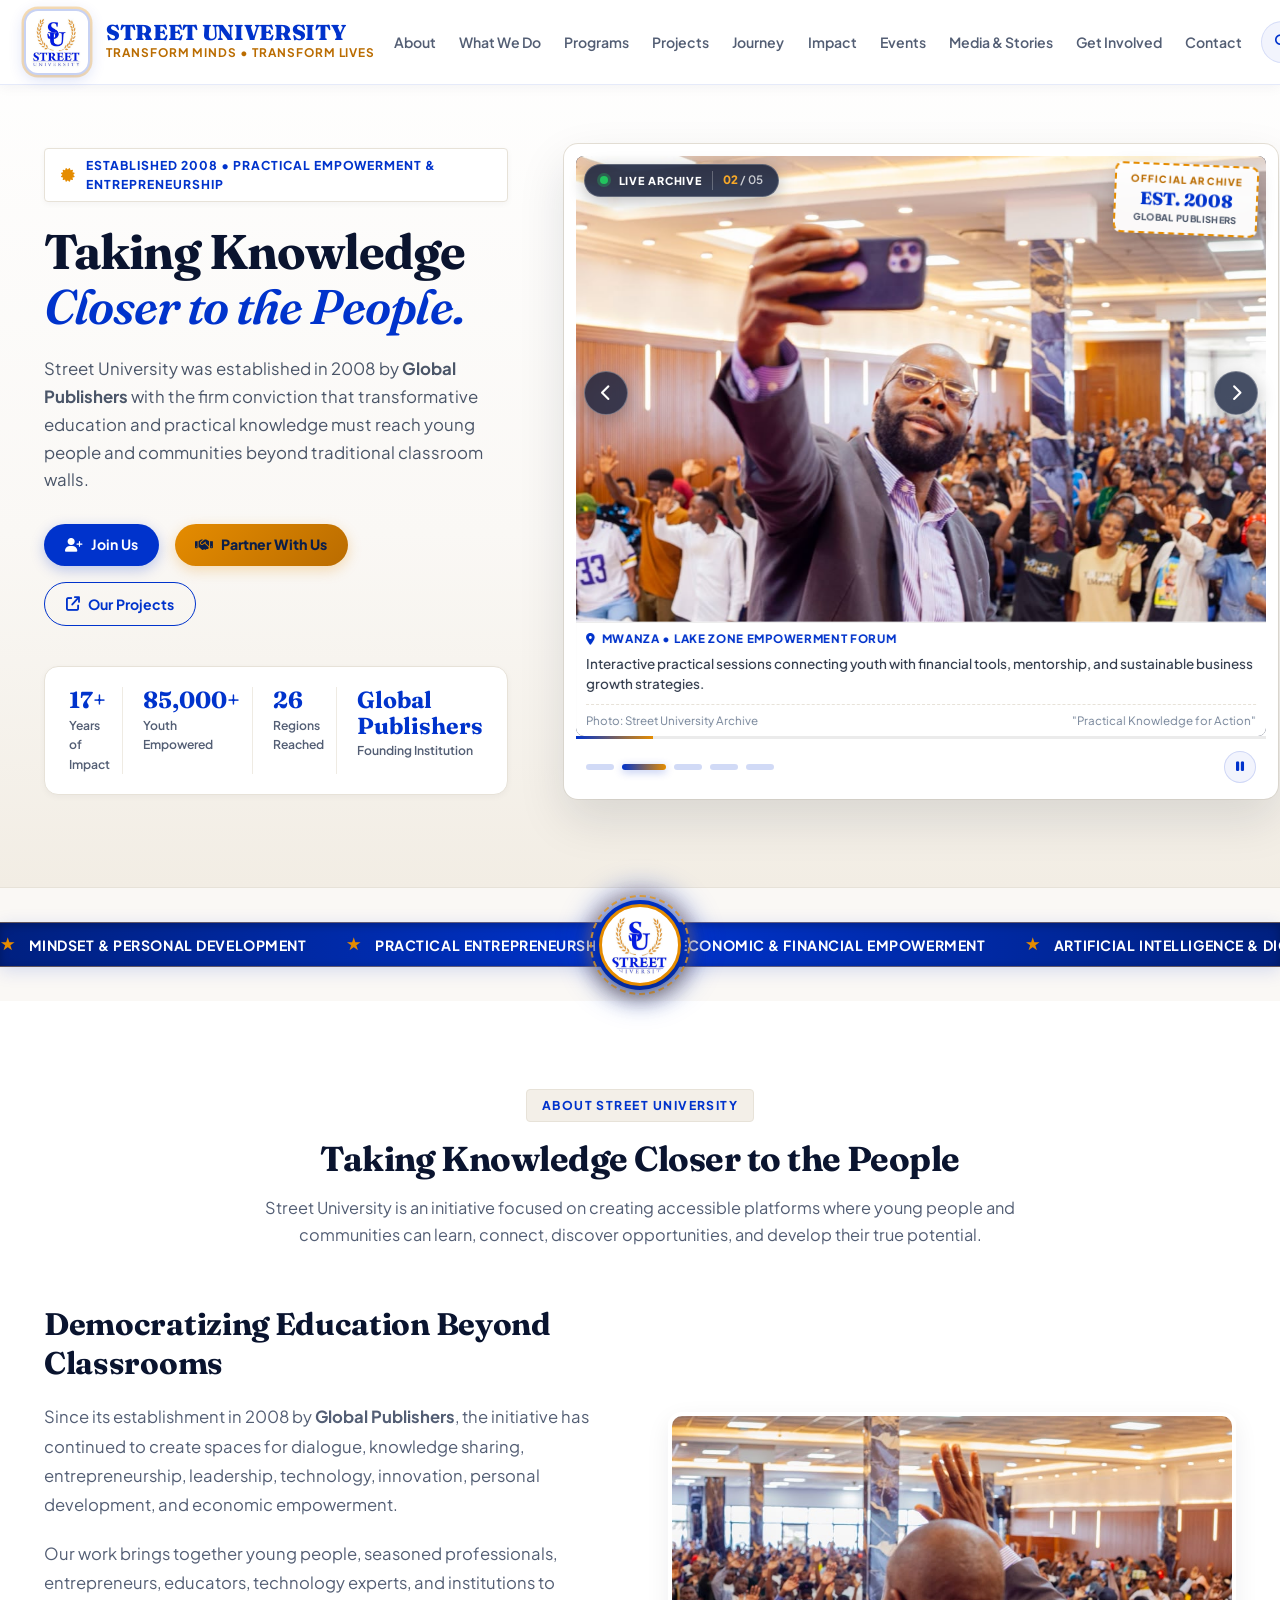
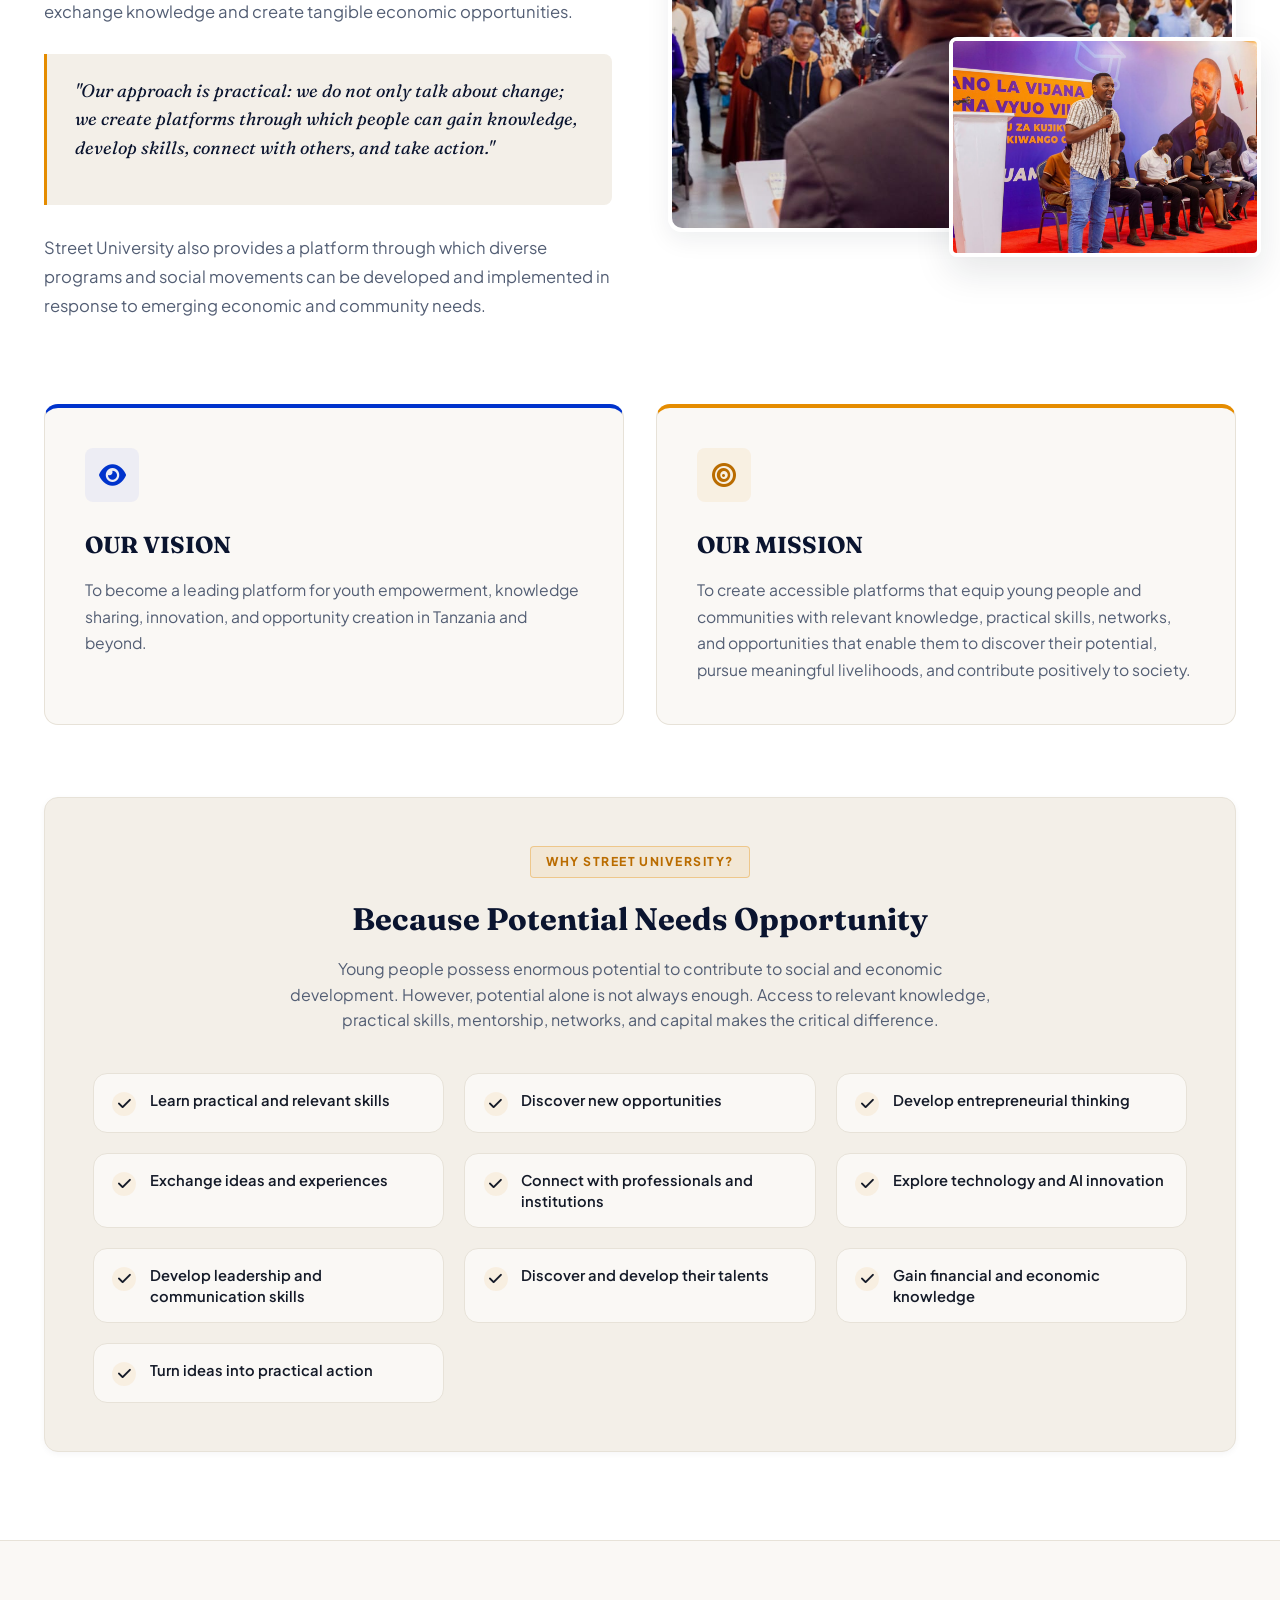
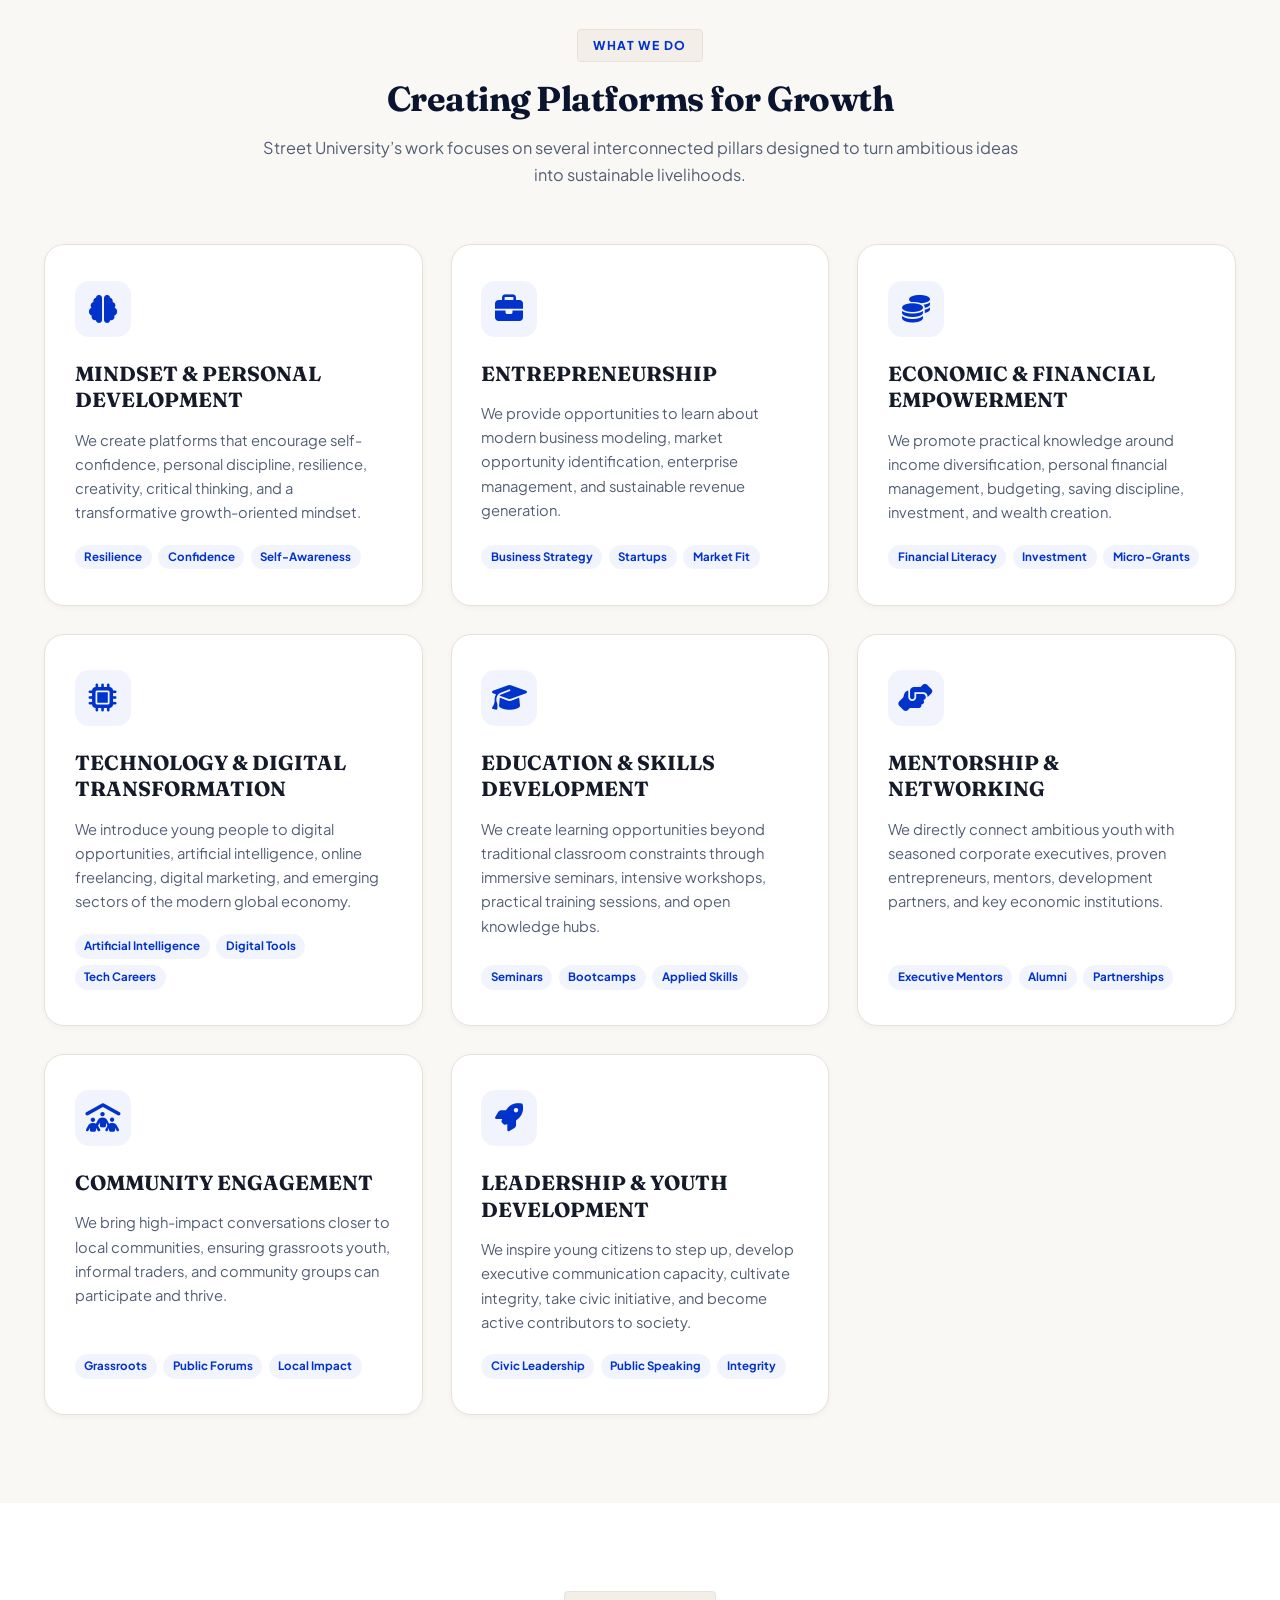
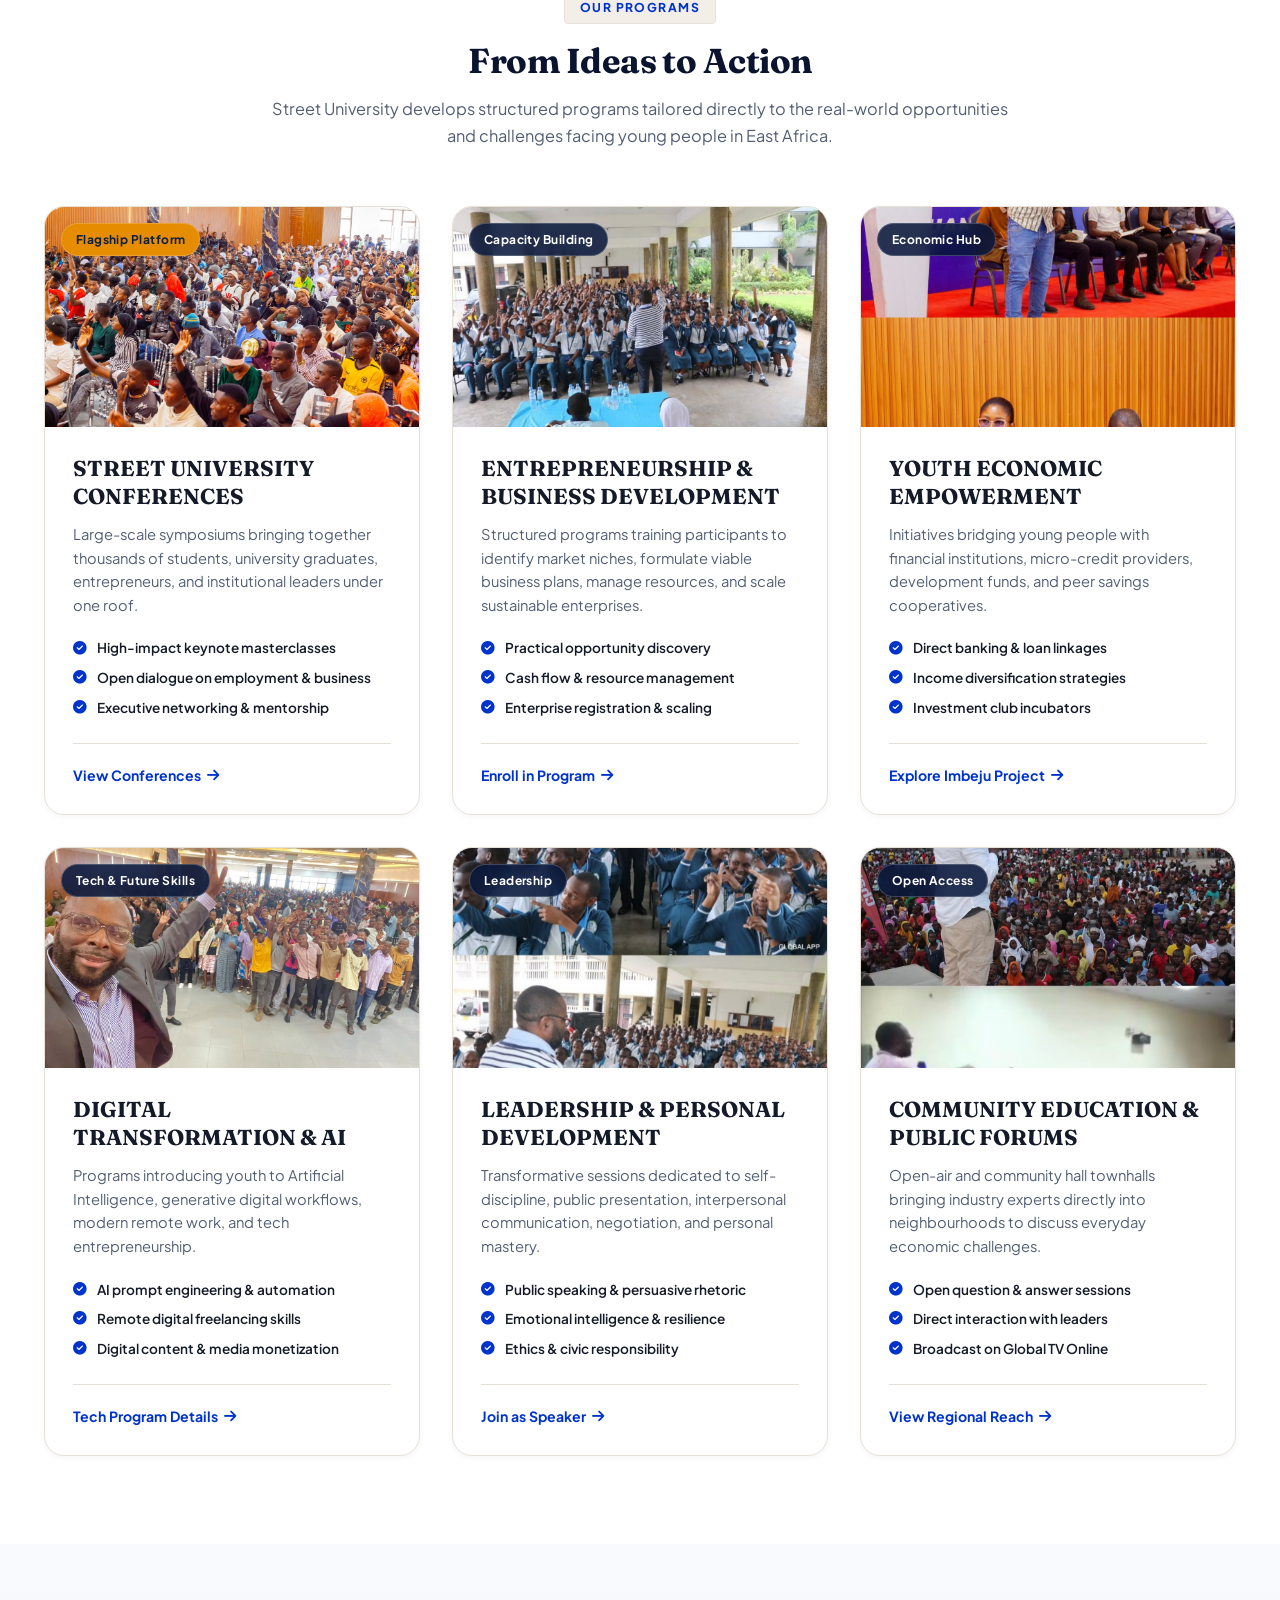
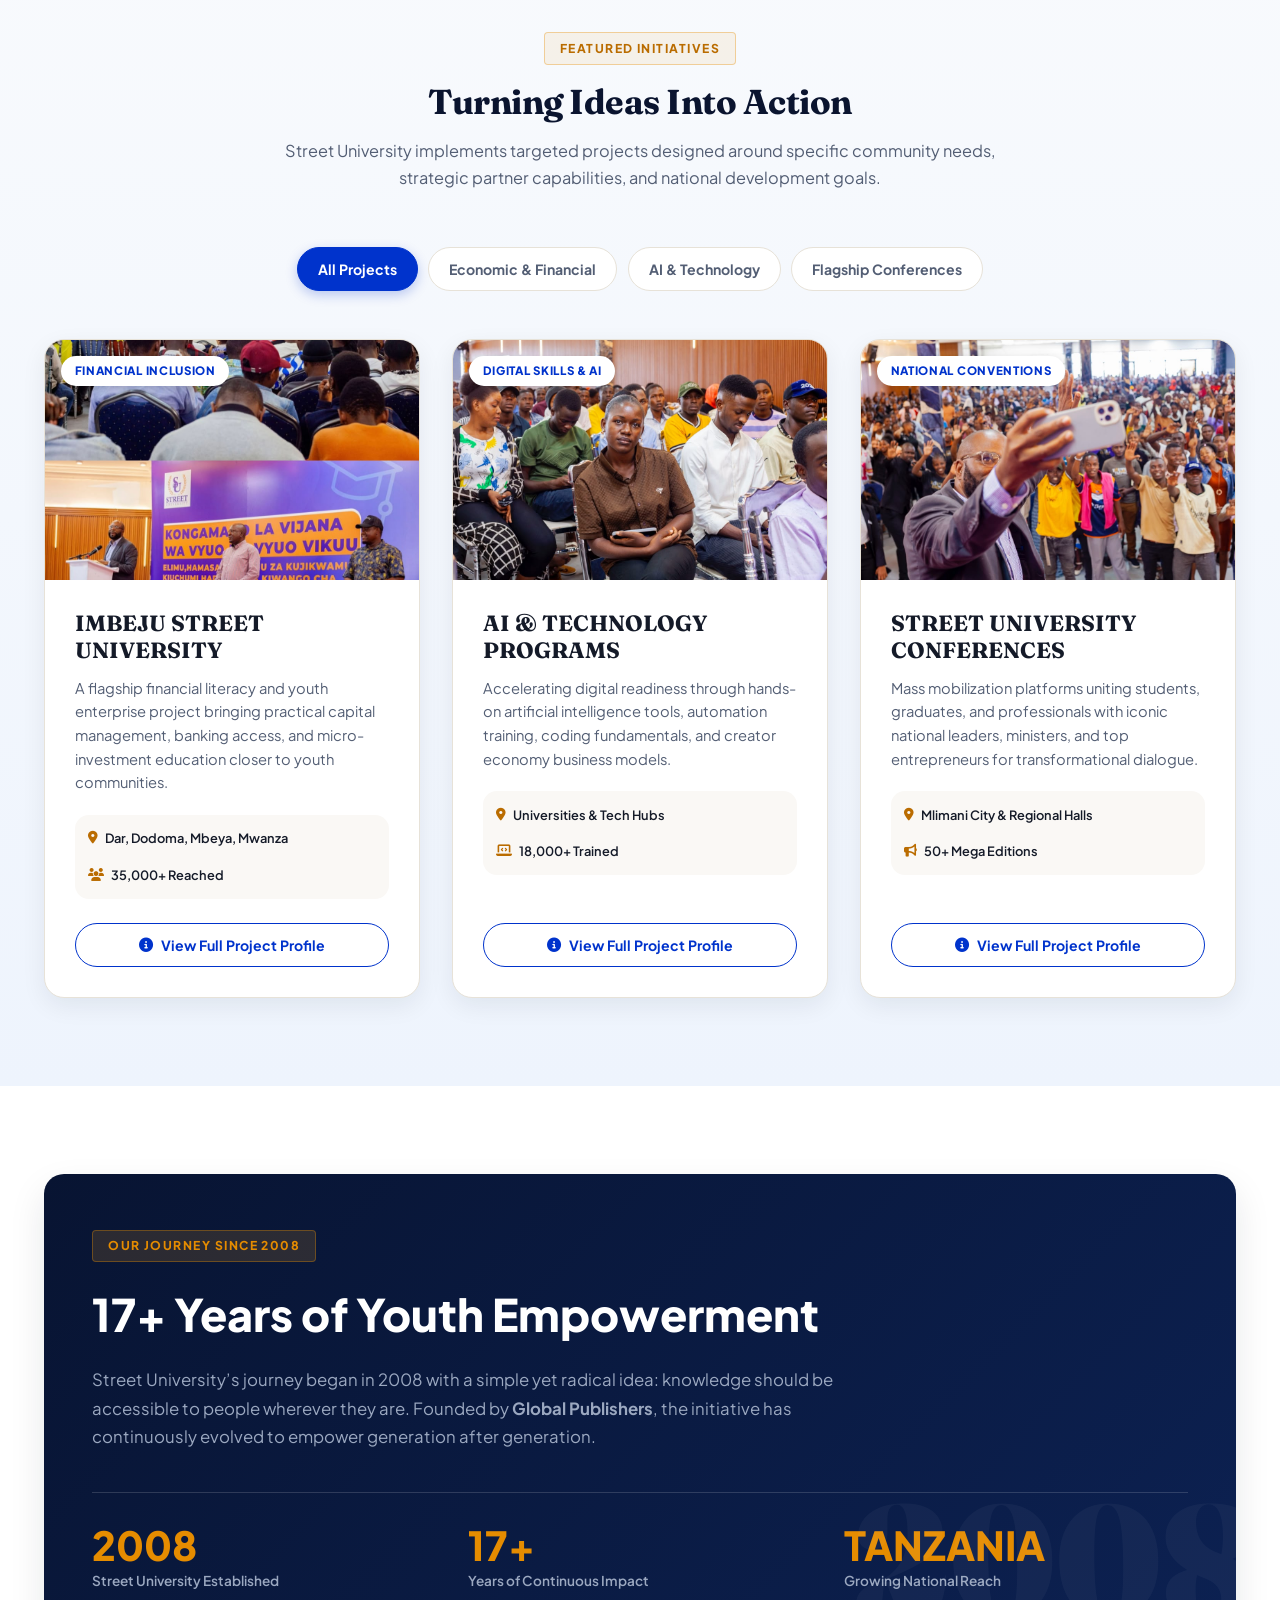
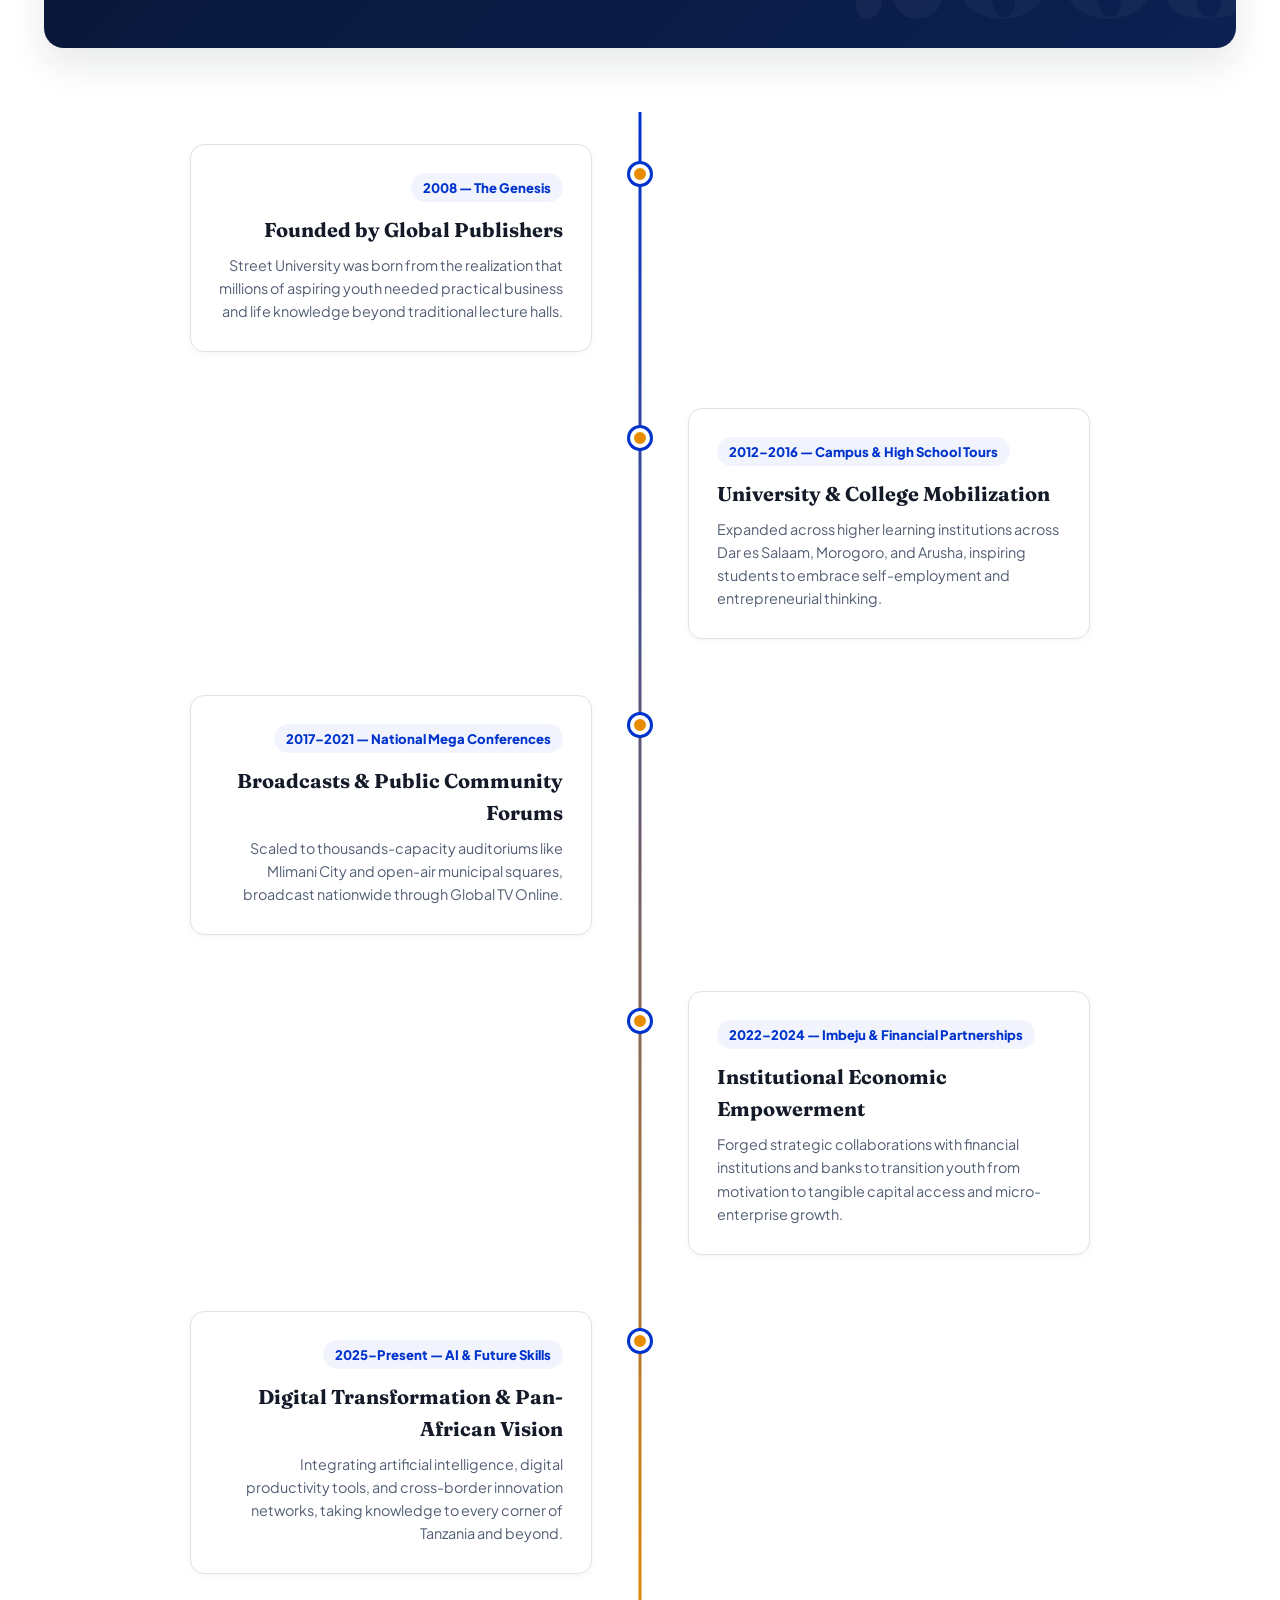
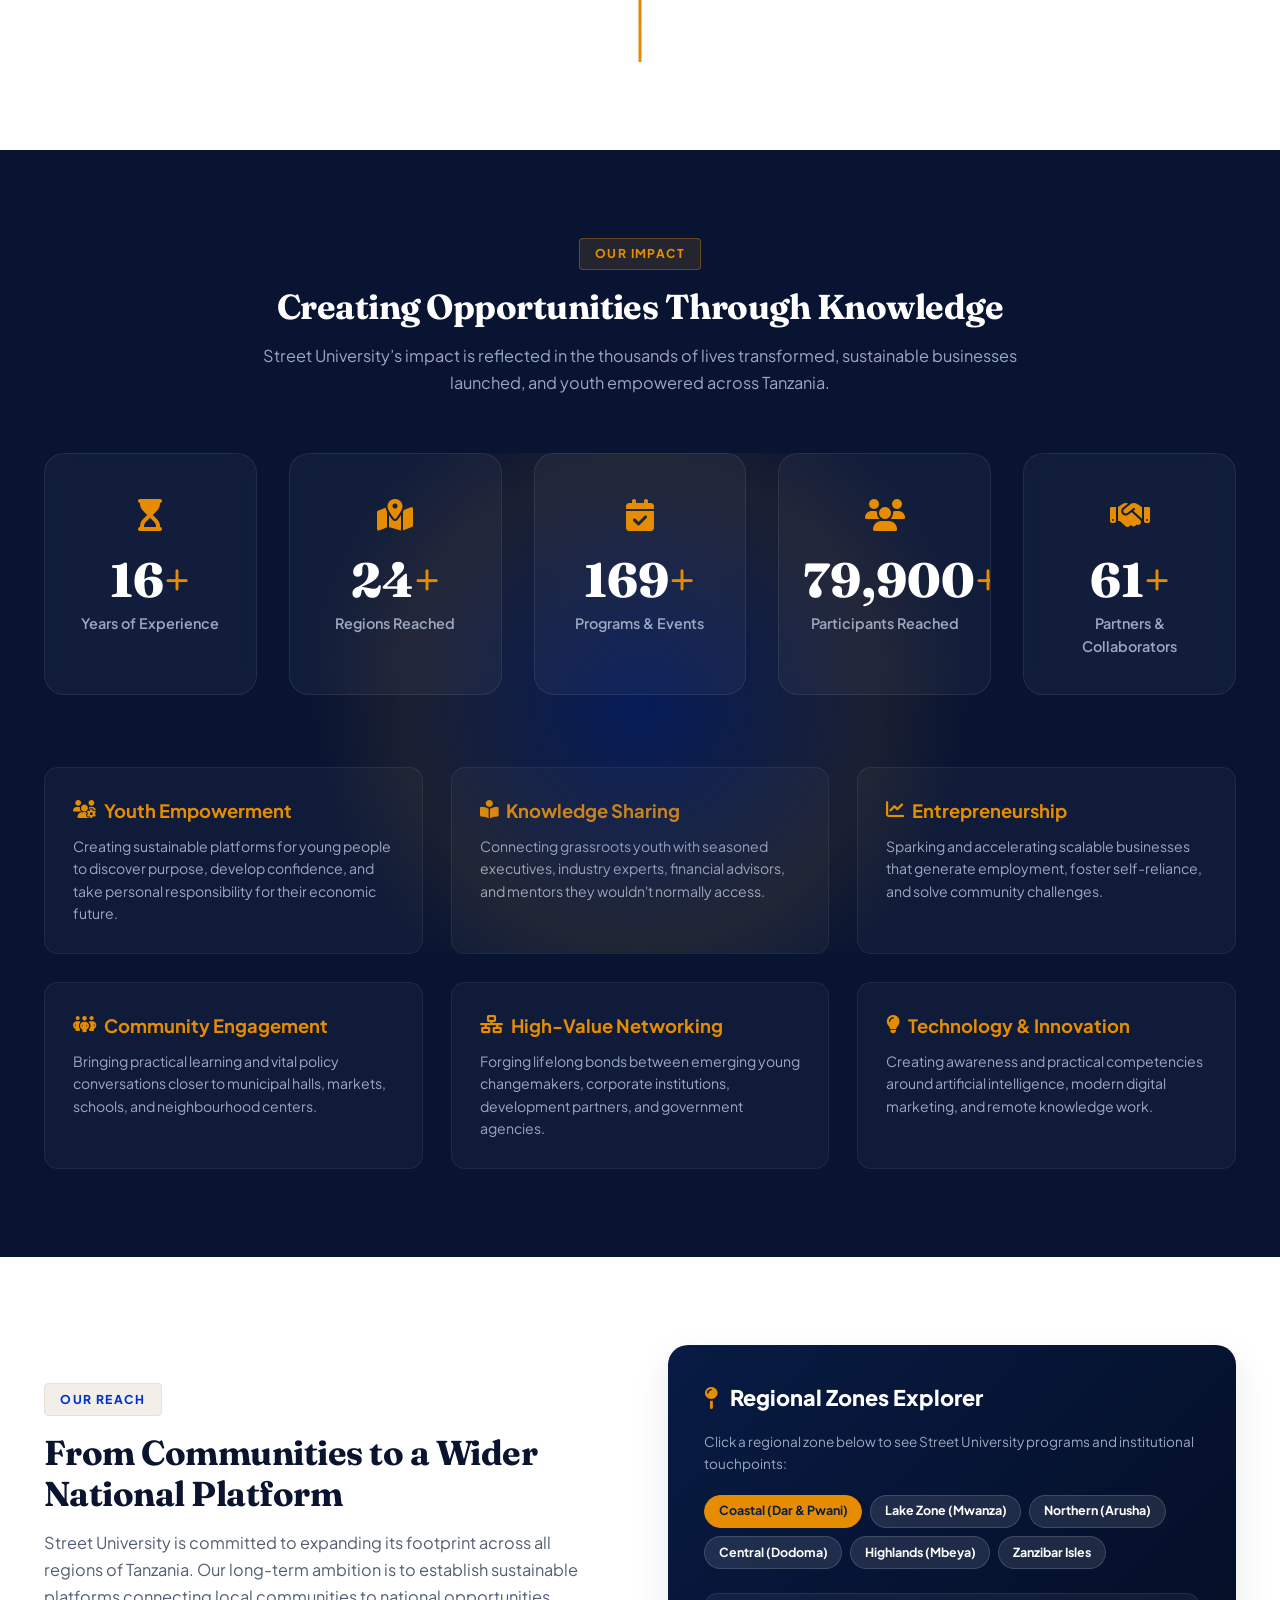
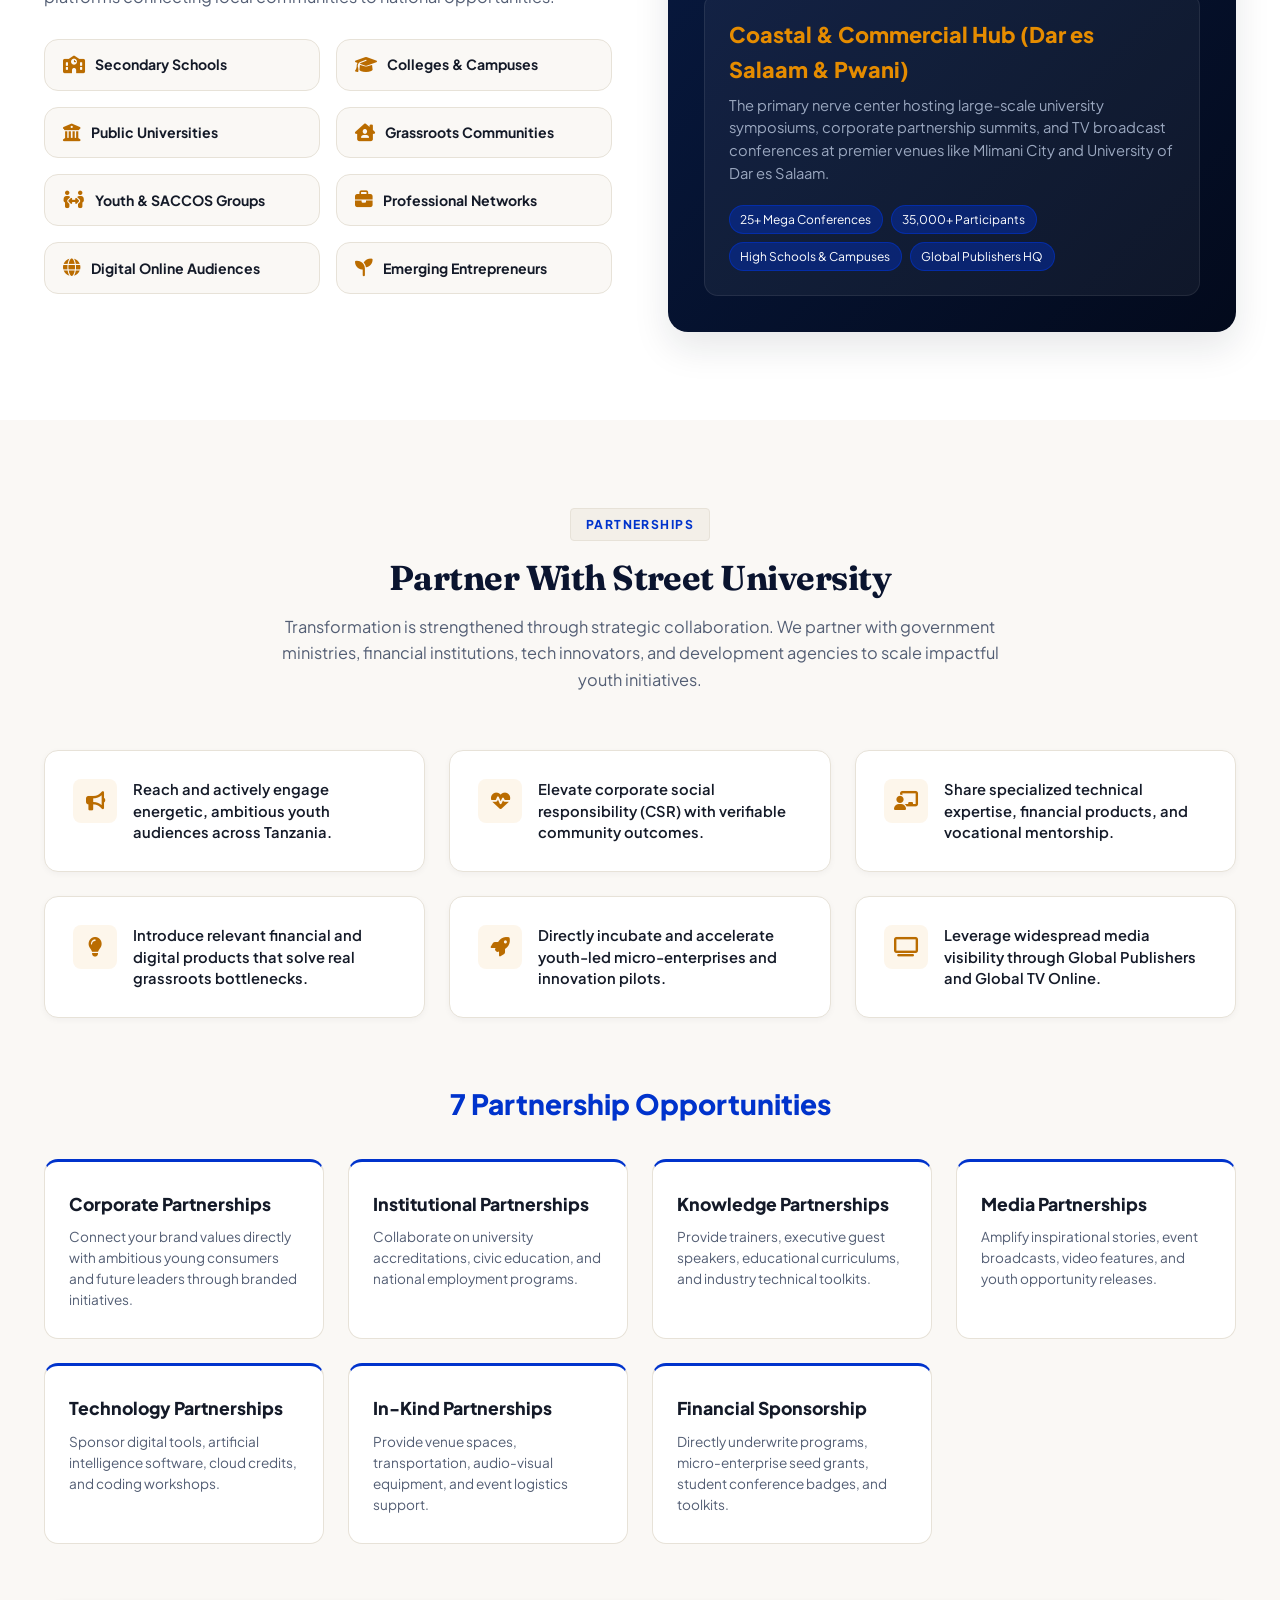
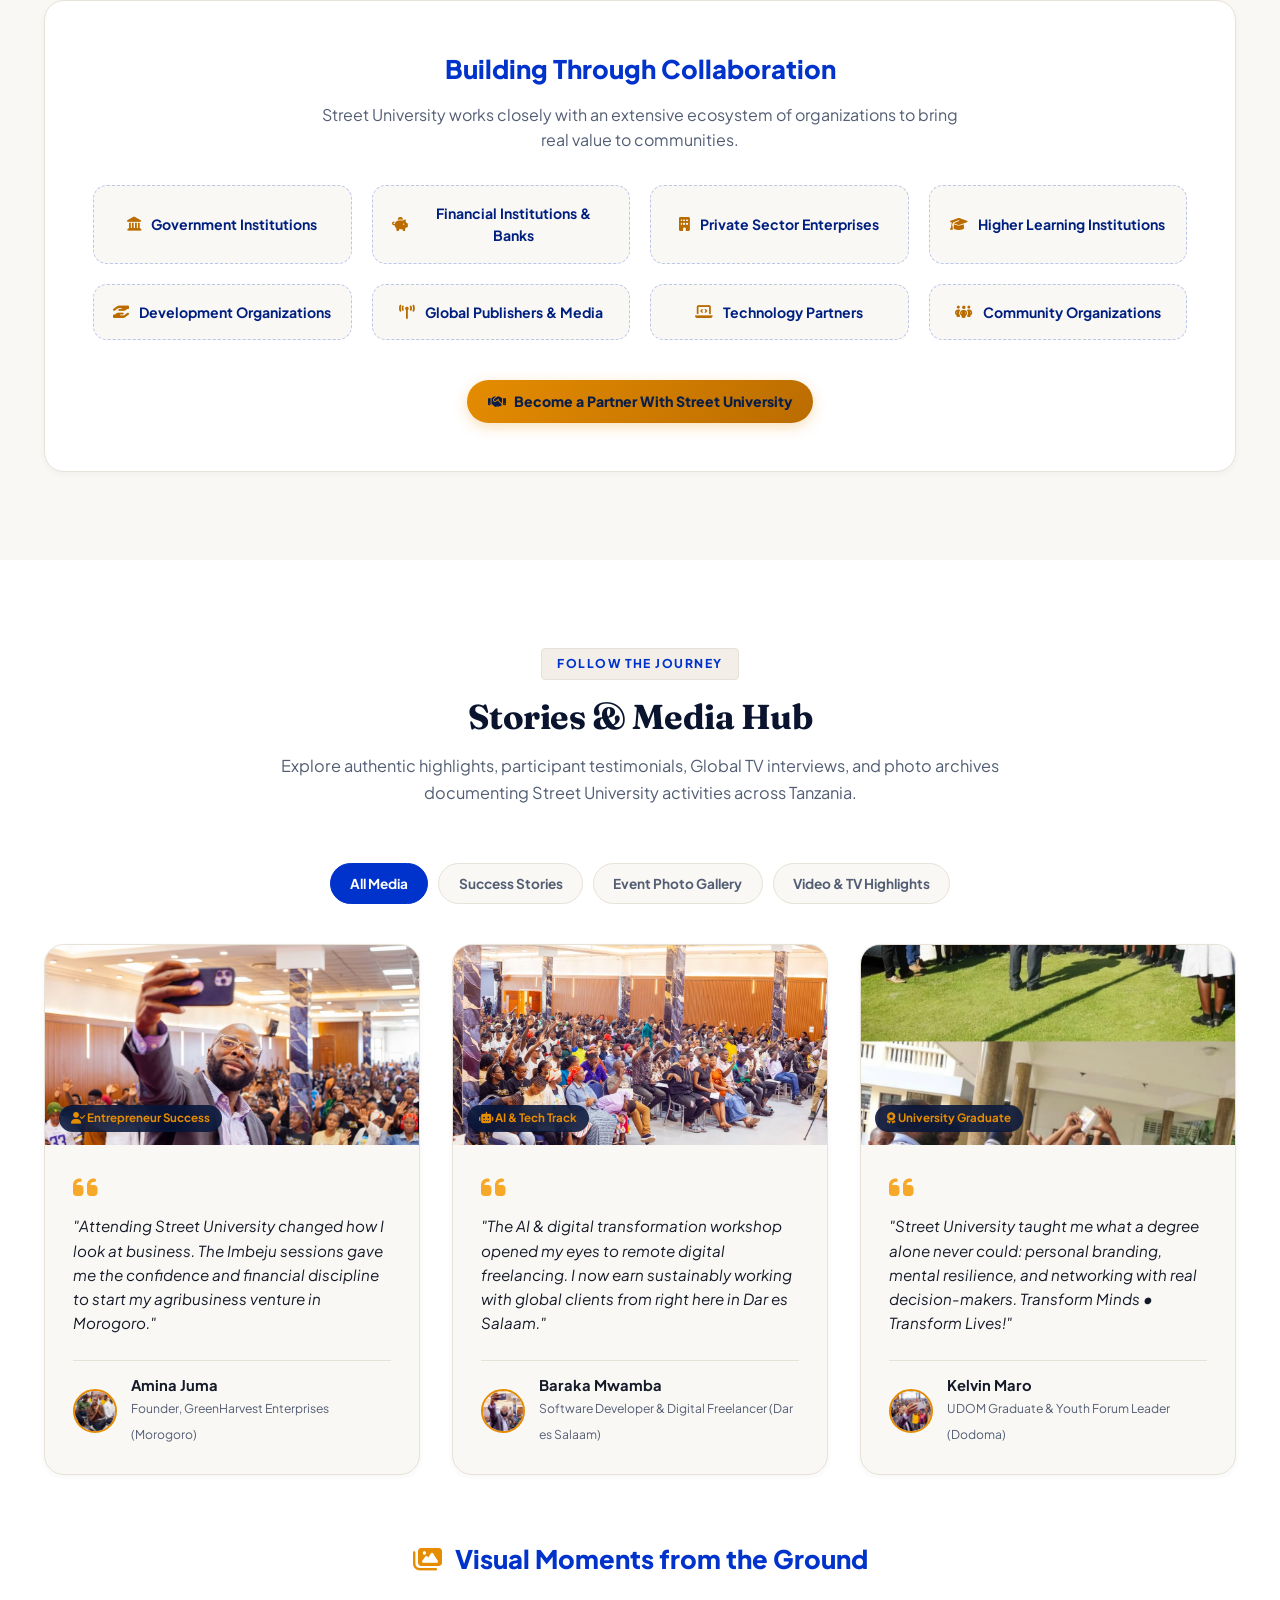
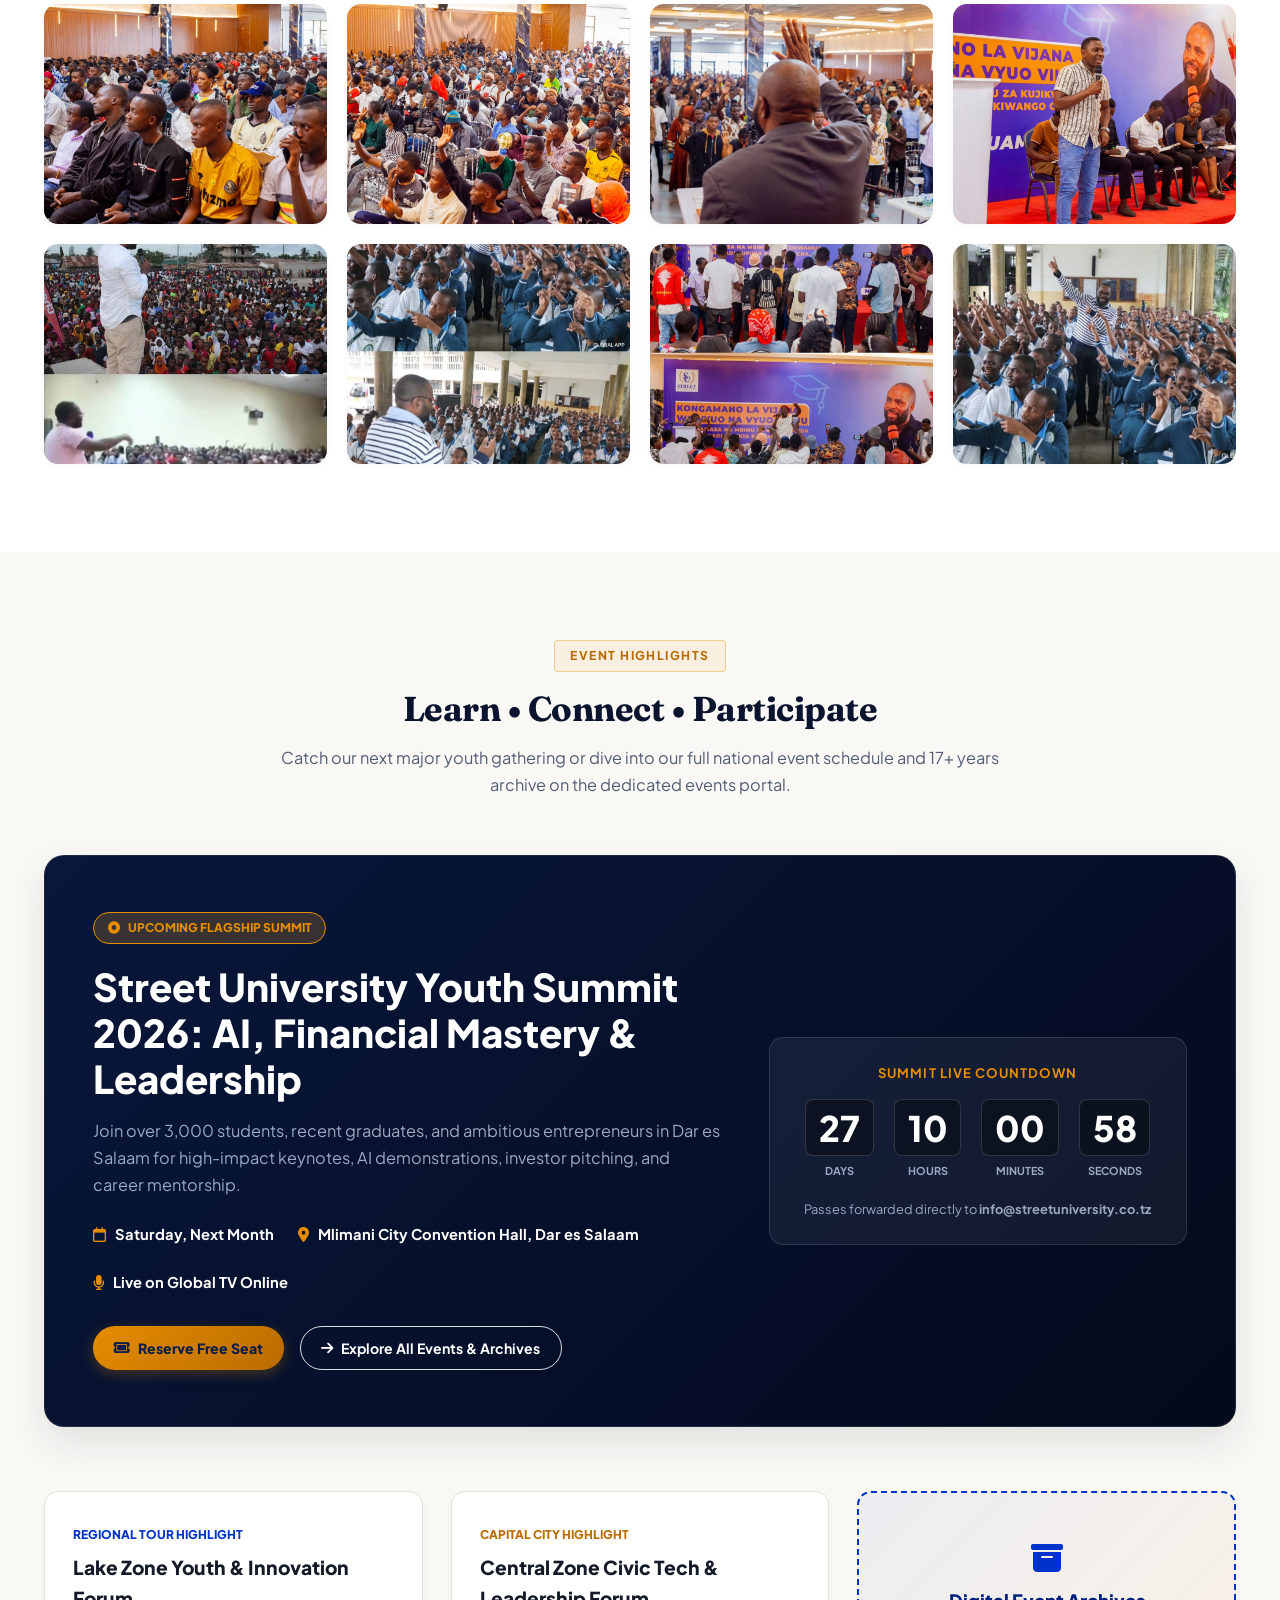
==== commit c6bdc3d6: "feat: add interactive hero photo archive slider with core styles and script" ====
--- a/index.html
+++ b/index.html
@@ -39,7 +39,7 @@
   <link rel="apple-touch-icon" href="public/images/su logo.jpeg">
 
   <!-- Google Fonts & Stylesheet -->
-  <link rel="stylesheet" href="css/styles.css">
+  <link rel="stylesheet" href="css/styles.css?v=2.1">
   
   <!-- Font Awesome Icons -->
   <link rel="stylesheet" href="https://cdnjs.cloudflare.com/ajax/libs/font-awesome/6.5.1/css/all.min.css" integrity="sha512-DTOQO9RWCH3ppGqcWaEA1BIZOC6xxalwEsw9c2QQeAIftl+Vegovlnee1c9QX4TctnWMn13TZye+giMm8e2LwA==" crossorigin="anonymous" referrerpolicy="no-referrer" />
@@ -197,25 +197,128 @@
             </div>
           </div>
 
-          <!-- Hero Visual Composition with Real Event Photojournalism -->
+          <!-- Hero Visual Composition with Real Event Photojournalism & Auto-Scrolling Slider -->
           <div class="hero-visual">
-            <div class="hero-photo-frame">
+            <div class="hero-photo-frame" id="hero-slider" tabindex="0" role="region" aria-label="Street University Event Photo Archive Showcase">
+              <!-- Archive Stamp (Floating Top Right) -->
               <div class="hero-archive-stamp">
                 <span class="stamp-title">OFFICIAL ARCHIVE</span>
                 <span class="stamp-year">EST. 2008</span>
                 <span class="stamp-sub">GLOBAL PUBLISHERS</span>
               </div>
-              <img src="public/images/event/WhatsApp Image 2026-09-29 at 12.53.30 PM.jpeg" alt="Massive Youth Audience at Street University National Gathering" class="hero-main-img">
-              
-              <div class="hero-editorial-caption">
-                <span class="hero-caption-place">
-                  <i class="fa-solid fa-location-dot"></i> Dar es Salaam • National Youth Summit
-                </span>
-                <p>Hundreds of young leaders and entrepreneurs attending practical masterclasses on economics, business scaling, and digital opportunities.</p>
-                <div class="hero-caption-footer">
-                  <span>Photo: Street University Archive</span>
-                  <span>"Transform Minds • Transform Lives"</span>
+
+              <!-- Live Counter & Status Badge (Top Left) -->
+              <div class="hero-slider-badge">
+                <span class="badge-dot"></span>
+                <span class="badge-text">LIVE ARCHIVE</span>
+                <span class="badge-counter"><strong id="hero-slide-num">01</strong> / 05</span>
+              </div>
+
+              <!-- Floating Navigation Controls -->
+              <button class="hero-slider-arrow prev-btn" id="hero-slider-prev" aria-label="Previous Photo">
+                <i class="fa-solid fa-chevron-left"></i>
+              </button>
+              <button class="hero-slider-arrow next-btn" id="hero-slider-next" aria-label="Next Photo">
+                <i class="fa-solid fa-chevron-right"></i>
+              </button>
+
+              <!-- Main Slider Viewport & Track -->
+              <div class="hero-slider-viewport" style="position: relative; width: 100%; overflow: hidden;">
+                <div class="hero-slider-track" id="hero-slider-track" style="display: flex; flex-direction: row; flex-wrap: nowrap; width: 100%;">
+                  <!-- Slide 1 -->
+                  <div class="hero-slide active" style="min-width: 100%; width: 100%; flex: 0 0 100%;">
+                    <img src="public/images/event/WhatsApp%20Image%202026-09-29%20at%2012.53.30%20PM.jpeg" alt="Massive Youth Audience at Street University National Gathering" class="hero-main-img" loading="eager">
+                    <div class="hero-editorial-caption">
+                      <span class="hero-caption-place">
+                        <i class="fa-solid fa-location-dot"></i> Dar es Salaam • National Youth Summit
+                      </span>
+                      <p>Hundreds of young leaders and entrepreneurs attending practical masterclasses on economics, business scaling, and digital opportunities.</p>
+                      <div class="hero-caption-footer">
+                        <span>Photo: Street University Archive</span>
+                        <span>"Transform Minds • Transform Lives"</span>
+                      </div>
+                    </div>
+                  </div>
+
+                  <!-- Slide 2 -->
+                  <div class="hero-slide" style="min-width: 100%; width: 100%; flex: 0 0 100%;">
+                    <img src="public/images/event/WhatsApp%20Image%202026-09-29%20at%2012.53.33%20PM.jpeg" alt="Youth Entrepreneurship and Practical Masterclass Session" class="hero-main-img" loading="lazy">
+                    <div class="hero-editorial-caption">
+                      <span class="hero-caption-place">
+                        <i class="fa-solid fa-location-dot"></i> Mwanza • Lake Zone Empowerment Forum
+                      </span>
+                      <p>Interactive practical sessions connecting youth with financial tools, mentorship, and sustainable business growth strategies.</p>
+                      <div class="hero-caption-footer">
+                        <span>Photo: Street University Archive</span>
+                        <span>"Practical Knowledge for Action"</span>
+                      </div>
+                    </div>
+                  </div>
+
+                  <!-- Slide 3 -->
+                  <div class="hero-slide" style="min-width: 100%; width: 100%; flex: 0 0 100%;">
+                    <img src="public/images/event/WhatsApp%20Image%202026-09-29%20at%2012.53.36%20PM.jpeg" alt="AI Technology and Future Skills Workshop" class="hero-main-img" loading="lazy">
+                    <div class="hero-editorial-caption">
+                      <span class="hero-caption-place">
+                        <i class="fa-solid fa-location-dot"></i> Dodoma • AI & Digital Innovation Forum
+                      </span>
+                      <p>Equipping young Tanzanians with modern digital tools, artificial intelligence literacy, and futuristic economic skills.</p>
+                      <div class="hero-caption-footer">
+                        <span>Photo: Street University Archive</span>
+                        <span>"Future Skills Today"</span>
+                      </div>
+                    </div>
+                  </div>
+
+                  <!-- Slide 4 -->
+                  <div class="hero-slide" style="min-width: 100%; width: 100%; flex: 0 0 100%;">
+                    <img src="public/images/event/WhatsApp%20Image%202026-09-29%20at%2012.53.39%20PM.jpeg" alt="Grassroots Youth Leadership & Mentorship Gathering" class="hero-main-img" loading="lazy">
+                    <div class="hero-editorial-caption">
+                      <span class="hero-caption-place">
+                        <i class="fa-solid fa-location-dot"></i> Arusha • Northern Zone Innovation Summit
+                      </span>
+                      <p>Direct dialogue between community leaders, founders, and youth seeking practical career direction and capital access.</p>
+                      <div class="hero-caption-footer">
+                        <span>Photo: Street University Archive</span>
+                        <span>"Empowering Community Leaders"</span>
+                      </div>
+                    </div>
+                  </div>
+
+                  <!-- Slide 5 -->
+                  <div class="hero-slide" style="min-width: 100%; width: 100%; flex: 0 0 100%;">
+                    <img src="public/images/event/WhatsApp%20Image%202026-09-29%20at%2012.53.43%20PM.jpeg" alt="National Youth Gathering and Economic Empowerment" class="hero-main-img" loading="lazy">
+                    <div class="hero-editorial-caption">
+                      <span class="hero-caption-place">
+                        <i class="fa-solid fa-location-dot"></i> Morogoro • Mindset & Economic Workshop
+                      </span>
+                      <p>Igniting mindset change and self-reliance among thousands of passionate young innovators across regions.</p>
+                      <div class="hero-caption-footer">
+                        <span>Photo: Street University Archive</span>
+                        <span>"Transforming Communities"</span>
+                      </div>
+                    </div>
+                  </div>
                 </div>
+              </div>
+
+              <!-- Auto-Progress Timer Bar -->
+              <div class="hero-slider-progress">
+                <div class="hero-slider-progress-bar" id="hero-slider-progress-bar"></div>
+              </div>
+
+              <!-- Bottom Controls & Dots Navigation -->
+              <div class="hero-slider-footer-controls">
+                <div class="hero-slider-dots" id="hero-slider-dots">
+                  <button class="dot active" data-slide="0" aria-label="Go to slide 1"></button>
+                  <button class="dot" data-slide="1" aria-label="Go to slide 2"></button>
+                  <button class="dot" data-slide="2" aria-label="Go to slide 3"></button>
+                  <button class="dot" data-slide="3" aria-label="Go to slide 4"></button>
+                  <button class="dot" data-slide="4" aria-label="Go to slide 5"></button>
+                </div>
+                <button class="hero-slider-playpause" id="hero-slider-playpause" aria-label="Pause Slideshow" title="Pause / Play Slideshow">
+                  <i class="fa-solid fa-pause"></i>
+                </button>
               </div>
             </div>
           </div>
--- a/css/styles.css
+++ b/css/styles.css
@@ -591,7 +591,7 @@
   margin-top: 0.2rem;
 }
 
-/* Authentic Photojournalism Frame */
+/* Authentic Photojournalism Frame & Hero Auto-Scrolling Slider */
 .hero-visual {
   position: relative;
 }
@@ -600,35 +600,80 @@
   background: #FFFFFF;
   padding: 12px;
   border-radius: var(--radius-md);
-  box-shadow: 0 16px 40px rgba(14, 22, 44, 0.09);
-  border: 1px solid var(--border-light);
+  box-shadow: 0 20px 48px rgba(14, 22, 44, 0.12), 0 0 0 1px var(--border-light);
   position: relative;
+  overflow: hidden;
+  outline: none;
+}
+
+.hero-slider-viewport {
+  position: relative;
+  width: 100%;
+  overflow: hidden !important;
+  border-radius: var(--radius-sm);
+  background: #081432;
+}
+
+.hero-slider-track {
+  display: flex !important;
+  flex-direction: row !important;
+  flex-wrap: nowrap !important;
+  width: 100% !important;
+  transition: transform 0.65s cubic-bezier(0.25, 1, 0.5, 1);
+  will-change: transform;
+}
+
+.hero-slide {
+  min-width: 100% !important;
+  width: 100% !important;
+  max-width: 100% !important;
+  flex: 0 0 100% !important;
+  flex-shrink: 0 !important;
+  box-sizing: border-box !important;
+  position: relative;
+  display: flex;
+  flex-direction: column;
+  background: #FFFFFF;
+  opacity: 0.88;
+  transition: opacity 0.4s ease;
+}
+
+.hero-slide.active {
+  opacity: 1;
 }
 
 .hero-main-img {
   width: 100%;
-  height: 440px;
+  height: 460px;
   object-fit: cover;
-  border-radius: var(--radius-sm);
-  border: 1px solid rgba(0, 0, 0, 0.06);
+  object-position: center;
+  border-radius: var(--radius-sm) var(--radius-sm) 0 0;
+  border-bottom: 1px solid rgba(0, 0, 0, 0.08);
+  transition: transform 6s cubic-bezier(0.25, 1, 0.5, 1);
+}
+
+.hero-slide.active .hero-main-img {
+  transform: scale(1.03);
 }
 
 /* Archival Stamp in Corner */
 .hero-archive-stamp {
   position: absolute;
-  top: 24px;
-  right: 24px;
-  background: rgba(255, 255, 255, 0.96);
-  backdrop-filter: blur(8px);
+  top: 20px;
+  right: 20px;
+  background: rgba(255, 255, 255, 0.95);
+  backdrop-filter: blur(10px);
+  -webkit-backdrop-filter: blur(10px);
   border: 2px dashed var(--su-gold);
   border-radius: 8px;
   padding: 0.45rem 0.85rem;
   display: flex;
   flex-direction: column;
   align-items: center;
-  box-shadow: 0 4px 14px rgba(0, 0, 0, 0.12);
+  box-shadow: 0 6px 18px rgba(0, 0, 0, 0.15);
   transform: rotate(2.5deg);
-  z-index: 5;
+  z-index: 10;
+  pointer-events: none;
 }
 
 .hero-archive-stamp .stamp-title {
@@ -655,12 +700,127 @@
   letter-spacing: 0.04em;
 }
 
+/* Live Archive Status Badge */
+.hero-slider-badge {
+  position: absolute;
+  top: 20px;
+  left: 20px;
+  background: rgba(8, 20, 50, 0.82);
+  backdrop-filter: blur(12px);
+  -webkit-backdrop-filter: blur(12px);
+  border: 1px solid rgba(255, 255, 255, 0.22);
+  border-radius: var(--radius-full);
+  padding: 0.38rem 0.95rem;
+  display: inline-flex;
+  align-items: center;
+  gap: 0.65rem;
+  z-index: 10;
+  box-shadow: 0 4px 16px rgba(0, 0, 0, 0.25);
+  color: #FFFFFF;
+}
+
+.hero-slider-badge .badge-dot {
+  width: 8px;
+  height: 8px;
+  background-color: #22C55E;
+  border-radius: 50%;
+  box-shadow: 0 0 0 3px rgba(34, 197, 94, 0.3);
+  animation: pulse-green-hero 2s infinite;
+}
+
+@keyframes pulse-green-hero {
+  0% { box-shadow: 0 0 0 0 rgba(34, 197, 94, 0.6); }
+  70% { box-shadow: 0 0 0 6px rgba(34, 197, 94, 0); }
+  100% { box-shadow: 0 0 0 0 rgba(34, 197, 94, 0); }
+}
+
+.hero-slider-badge .badge-text {
+  font-size: 0.68rem;
+  font-weight: 800;
+  letter-spacing: 0.08em;
+  color: #FFFFFF;
+  text-transform: uppercase;
+}
+
+.hero-slider-badge .badge-counter {
+  font-size: 0.72rem;
+  font-weight: 600;
+  color: rgba(255, 255, 255, 0.75);
+  border-left: 1px solid rgba(255, 255, 255, 0.25);
+  padding-left: 0.6rem;
+}
+
+.hero-slider-badge .badge-counter strong {
+  color: var(--su-gold-light);
+  font-weight: 800;
+}
+
+/* Floating Navigation Arrow Buttons */
+.hero-slider-arrow {
+  position: absolute;
+  top: 38%;
+  transform: translateY(-50%);
+  width: 44px;
+  height: 44px;
+  border-radius: 50%;
+  background: rgba(8, 20, 50, 0.75);
+  backdrop-filter: blur(8px);
+  -webkit-backdrop-filter: blur(8px);
+  border: 1px solid rgba(255, 255, 255, 0.3);
+  color: #FFFFFF;
+  display: flex;
+  align-items: center;
+  justify-content: center;
+  cursor: pointer;
+  z-index: 12;
+  transition: all var(--transition-normal);
+  box-shadow: 0 6px 18px rgba(0, 0, 0, 0.25);
+  outline: none;
+}
+
+.hero-slider-arrow.prev-btn {
+  left: 20px;
+}
+
+.hero-slider-arrow.next-btn {
+  right: 20px;
+}
+
+.hero-slider-arrow:hover {
+  background: var(--su-blue);
+  color: #FFFFFF;
+  border-color: var(--su-gold);
+  transform: translateY(-50%) scale(1.1);
+  box-shadow: 0 8px 24px rgba(0, 51, 204, 0.45);
+}
+
+.hero-slider-arrow i {
+  font-size: 1.05rem;
+}
+
+/* Slide Auto-Progress Bar */
+.hero-slider-progress {
+  width: 100%;
+  height: 3.5px;
+  background: rgba(0, 0, 0, 0.08);
+  position: relative;
+  overflow: hidden;
+}
+
+.hero-slider-progress-bar {
+  height: 100%;
+  width: 0%;
+  background: linear-gradient(90deg, var(--su-blue), var(--su-gold));
+  transition: width 0.1s linear;
+}
+
 /* Documentary Photo Caption */
 .hero-editorial-caption {
-  padding: 0.9rem 0.5rem 0.25rem;
+  padding: 0.9rem 0.6rem 0.35rem;
   display: flex;
   flex-direction: column;
   gap: 0.35rem;
+  background: #FFFFFF;
 }
 
 .hero-caption-place {
@@ -692,6 +852,60 @@
   margin-top: 0.3rem;
 }
 
+/* Footer Controls & Dots */
+.hero-slider-footer-controls {
+  display: flex;
+  align-items: center;
+  justify-content: space-between;
+  padding: 0.75rem 0.6rem 0.25rem;
+  background: #FFFFFF;
+}
+
+.hero-slider-dots {
+  display: flex;
+  align-items: center;
+  gap: 0.5rem;
+}
+
+.hero-slider-dots .dot {
+  width: 28px;
+  height: 6px;
+  border-radius: 99px;
+  background: rgba(0, 51, 204, 0.18);
+  border: none;
+  cursor: pointer;
+  transition: all var(--transition-normal);
+  padding: 0;
+  outline: none;
+}
+
+.hero-slider-dots .dot.active {
+  width: 44px;
+  background: linear-gradient(90deg, var(--su-blue), var(--su-gold));
+  box-shadow: 0 2px 8px rgba(0, 51, 204, 0.3);
+}
+
+.hero-slider-playpause {
+  width: 32px;
+  height: 32px;
+  border-radius: 50%;
+  background: var(--su-blue-subtle);
+  border: 1px solid rgba(0, 51, 204, 0.15);
+  color: var(--su-blue);
+  display: flex;
+  align-items: center;
+  justify-content: center;
+  cursor: pointer;
+  font-size: 0.8rem;
+  transition: all var(--transition-fast);
+  outline: none;
+}
+
+.hero-slider-playpause:hover {
+  background: var(--su-blue);
+  color: #FFFFFF;
+}
+
 .floating-icon {
   width: 42px;
   height: 42px;
@@ -725,6 +939,9 @@
   color: var(--text-muted);
 }
 
+/* ==========================================================================
+   TICKER / MARQUEE RIBBON WITH CENTER-PRESSED LOGO BADGE
+   ========================================================================== */
 /* ==========================================================================
    TICKER / MARQUEE RIBBON WITH CENTER-PRESSED LOGO BADGE
    ========================================================================== */
@@ -732,19 +949,21 @@
   position: relative;
   width: 100%;
   max-width: 100%;
-  overflow: hidden;
-  z-index: 15;
+  overflow: visible;
+  padding: 26px 0;
+  margin: 0.5rem 0;
+  z-index: 20;
 }
 
 .ticker-ribbon {
   background: linear-gradient(90deg, #002080 0%, #0033CC 50%, #002080 100%);
   color: #FFFFFF;
-  padding: 1.15rem 0;
+  padding: 0.5rem 0;
   overflow: hidden;
   position: relative;
-  box-shadow: inset 0 2px 10px rgba(0, 0, 0, 0.25), 0 4px 20px rgba(0, 51, 204, 0.12);
-  border-top: 1px solid rgba(245, 166, 35, 0.3);
-  border-bottom: 1px solid rgba(245, 166, 35, 0.3);
+  box-shadow: inset 0 2px 10px rgba(0, 0, 0, 0.25), 0 4px 18px rgba(0, 51, 204, 0.15);
+  border-top: 1px solid rgba(245, 166, 35, 0.4);
+  border-bottom: 1px solid rgba(245, 166, 35, 0.4);
 }
 
 .ticker-track {
@@ -767,16 +986,16 @@
   display: inline-flex;
   align-items: center;
   gap: 0.75rem;
-  font-size: 0.95rem;
+  font-size: 0.88rem;
   font-weight: 700;
-  letter-spacing: 0.03em;
+  letter-spacing: 0.04em;
   text-transform: uppercase;
   white-space: nowrap;
 }
 
 .ticker-item .ticker-star {
   color: var(--su-gold);
-  font-size: 1.1rem;
+  font-size: 1.05rem;
 }
 
 /* Center Emblem Badge Pressed Over the Ticker Ribbon */
@@ -785,13 +1004,14 @@
   top: 50%;
   left: 50%;
   transform: translate(-50%, -50%);
-  z-index: 25;
+  z-index: 30;
   display: flex;
   align-items: center;
   justify-content: center;
   text-decoration: none;
   cursor: pointer;
   transition: transform 0.4s cubic-bezier(0.34, 1.56, 0.64, 1);
+  pointer-events: auto;
 }
 
 .ticker-center-badge:hover {
@@ -801,10 +1021,10 @@
 /* Ambient Radial Glow Behind Badge */
 .ticker-badge-glow {
   position: absolute;
-  width: 130px;
-  height: 130px;
+  width: 125px;
+  height: 125px;
   border-radius: 50%;
-  background: radial-gradient(circle, rgba(245, 166, 35, 0.55) 0%, rgba(0, 51, 204, 0.4) 50%, transparent 75%);
+  background: radial-gradient(circle, rgba(245, 166, 35, 0.6) 0%, rgba(0, 51, 204, 0.45) 50%, transparent 75%);
   filter: blur(12px);
   pointer-events: none;
   animation: badgeGlowPulse 2.4s ease-in-out infinite alternate;
@@ -818,12 +1038,12 @@
 /* Rotating Outer Gold Dashed Orbit Ring */
 .ticker-badge-ring {
   position: absolute;
-  width: 104px;
-  height: 104px;
+  width: 100px;
+  height: 100px;
   border-radius: 50%;
-  border: 2px dashed rgba(245, 166, 35, 0.85);
+  border: 2px dashed rgba(245, 166, 35, 0.9);
   animation: badgeOrbitSpin 14s linear infinite;
-  box-shadow: 0 0 16px rgba(245, 166, 35, 0.35);
+  box-shadow: 0 0 18px rgba(245, 166, 35, 0.4);
   pointer-events: none;
 }
 
@@ -834,11 +1054,11 @@
 
 /* Center Crest Core - Elevated, Pressed in Center */
 .ticker-badge-core {
-  width: 86px;
-  height: 86px;
+  width: 82px;
+  height: 82px;
   border-radius: 50%;
   background: #FFFFFF;
-  padding: 6px;
+  padding: 5px;
   display: flex;
   align-items: center;
   justify-content: center;
@@ -870,22 +1090,29 @@
 
 /* Responsive Scaling for Ticker Badge */
 @media (max-width: 640px) {
+  .ticker-ribbon-wrapper {
+    padding: 18px 0;
+  }
   .ticker-ribbon {
-    padding: 1.35rem 0;
+    padding: 0.45rem 0;
+  }
+  .ticker-item {
+    font-size: 0.78rem;
+    gap: 0.5rem;
   }
   .ticker-badge-ring {
-    width: 80px;
-    height: 80px;
+    width: 76px;
+    height: 76px;
   }
   .ticker-badge-core {
-    width: 66px;
-    height: 66px;
+    width: 62px;
+    height: 62px;
     padding: 4px;
     border-width: 2.5px;
   }
   .ticker-badge-glow {
-    width: 95px;
-    height: 95px;
+    width: 90px;
+    height: 90px;
   }
 }
 
@@ -3708,8 +3935,38 @@
   }
 
   .hero-main-img {
-    height: 190px !important;
-    border-radius: 10px !important;
+    height: 280px !important;
+    border-radius: 10px 10px 0 0 !important;
+  }
+
+  .hero-slider-arrow {
+    width: 36px !important;
+    height: 36px !important;
+    top: 36% !important;
+  }
+
+  .hero-slider-arrow.prev-btn {
+    left: 10px !important;
+  }
+
+  .hero-slider-arrow.next-btn {
+    right: 10px !important;
+  }
+
+  .hero-slider-badge {
+    top: 12px !important;
+    left: 12px !important;
+    padding: 0.28rem 0.65rem !important;
+  }
+
+  .hero-slider-badge .badge-text {
+    font-size: 0.6rem !important;
+  }
+
+  .hero-archive-stamp {
+    top: 12px !important;
+    right: 12px !important;
+    padding: 0.3rem 0.55rem !important;
   }
 
   .hero-trust-bar {
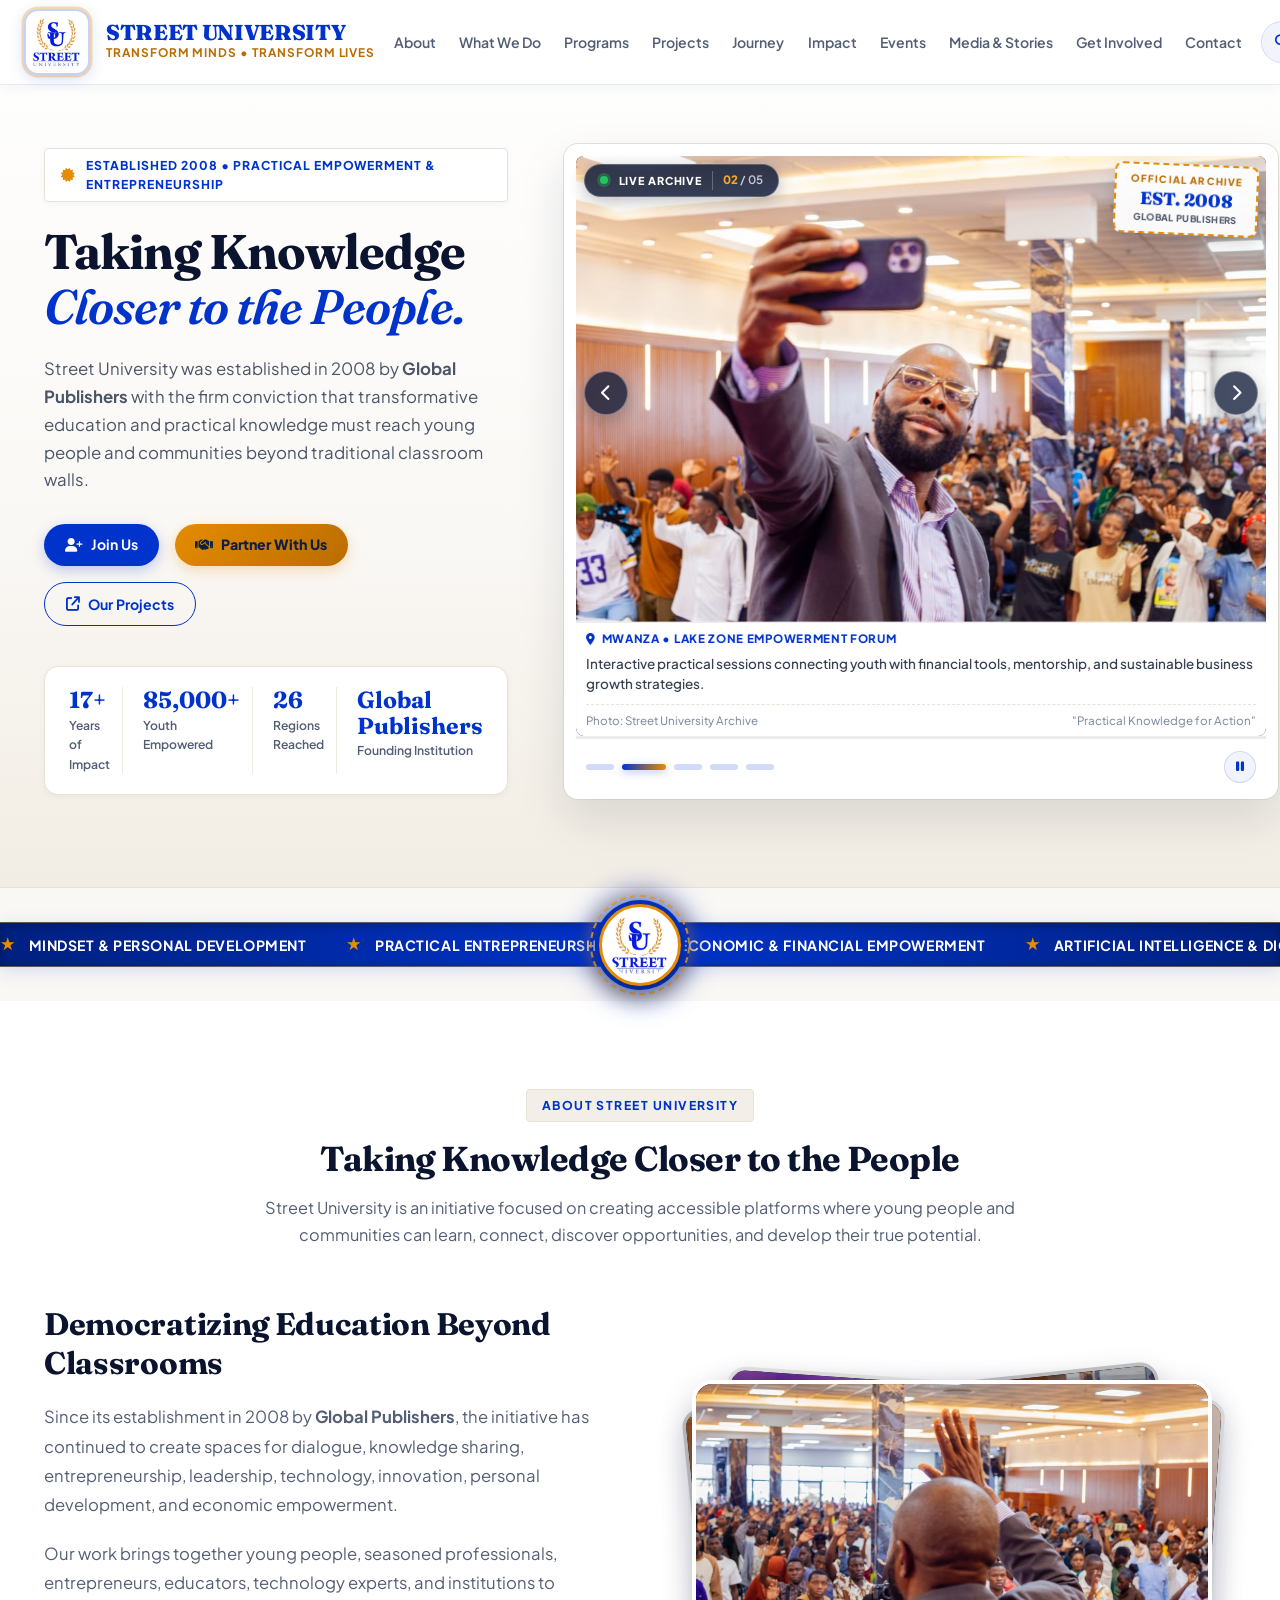
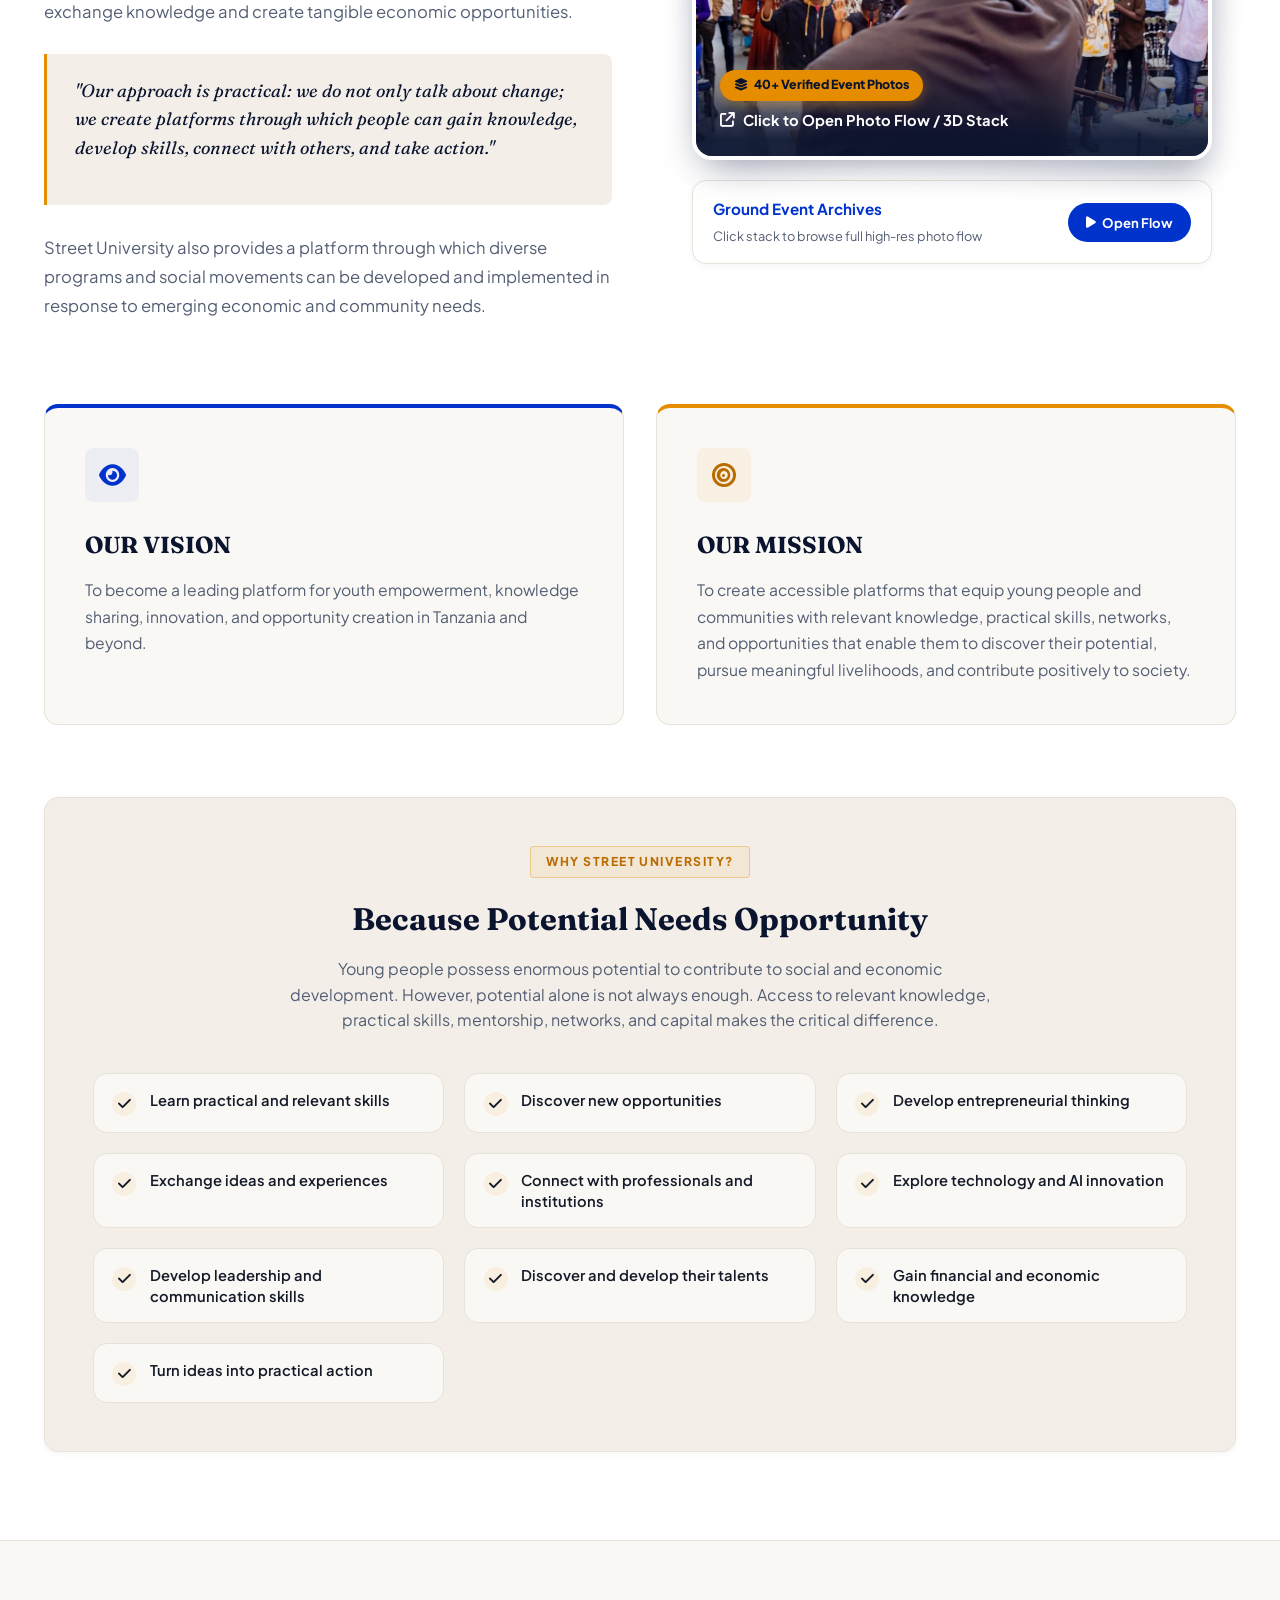
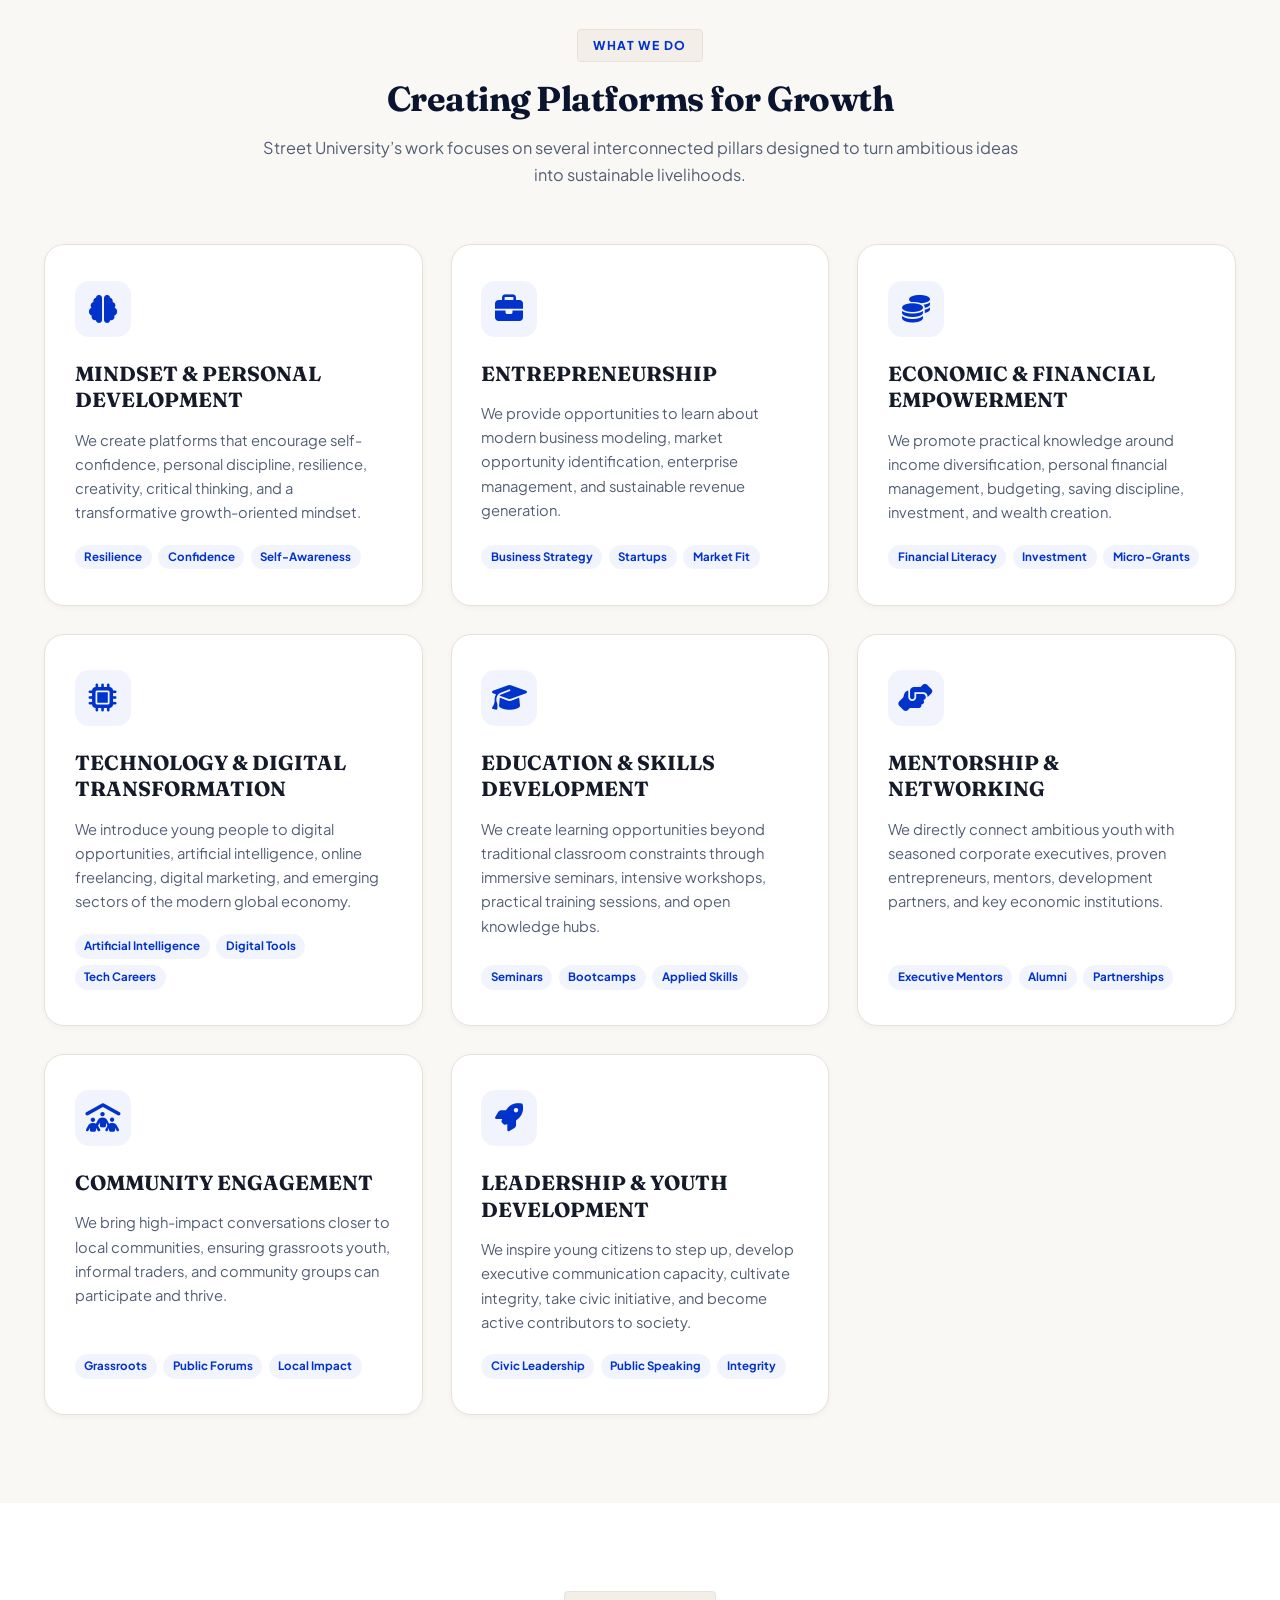
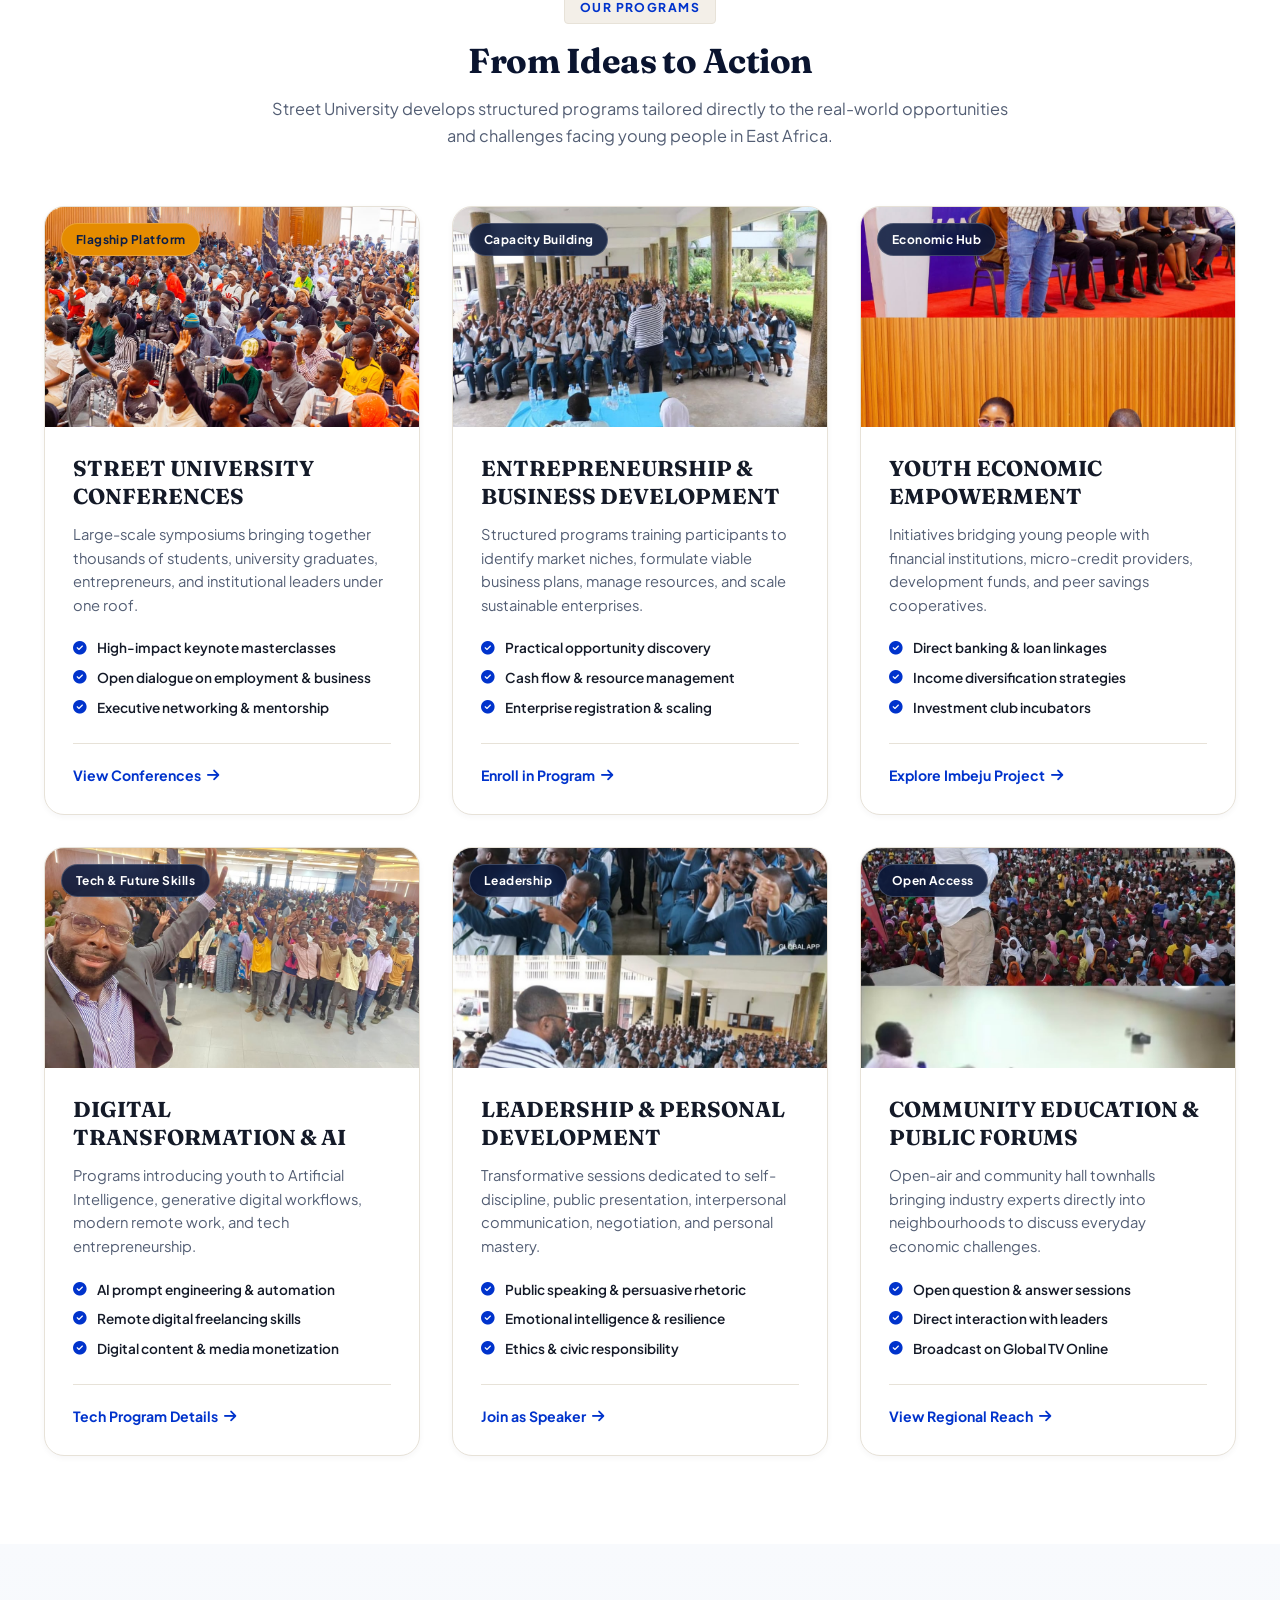
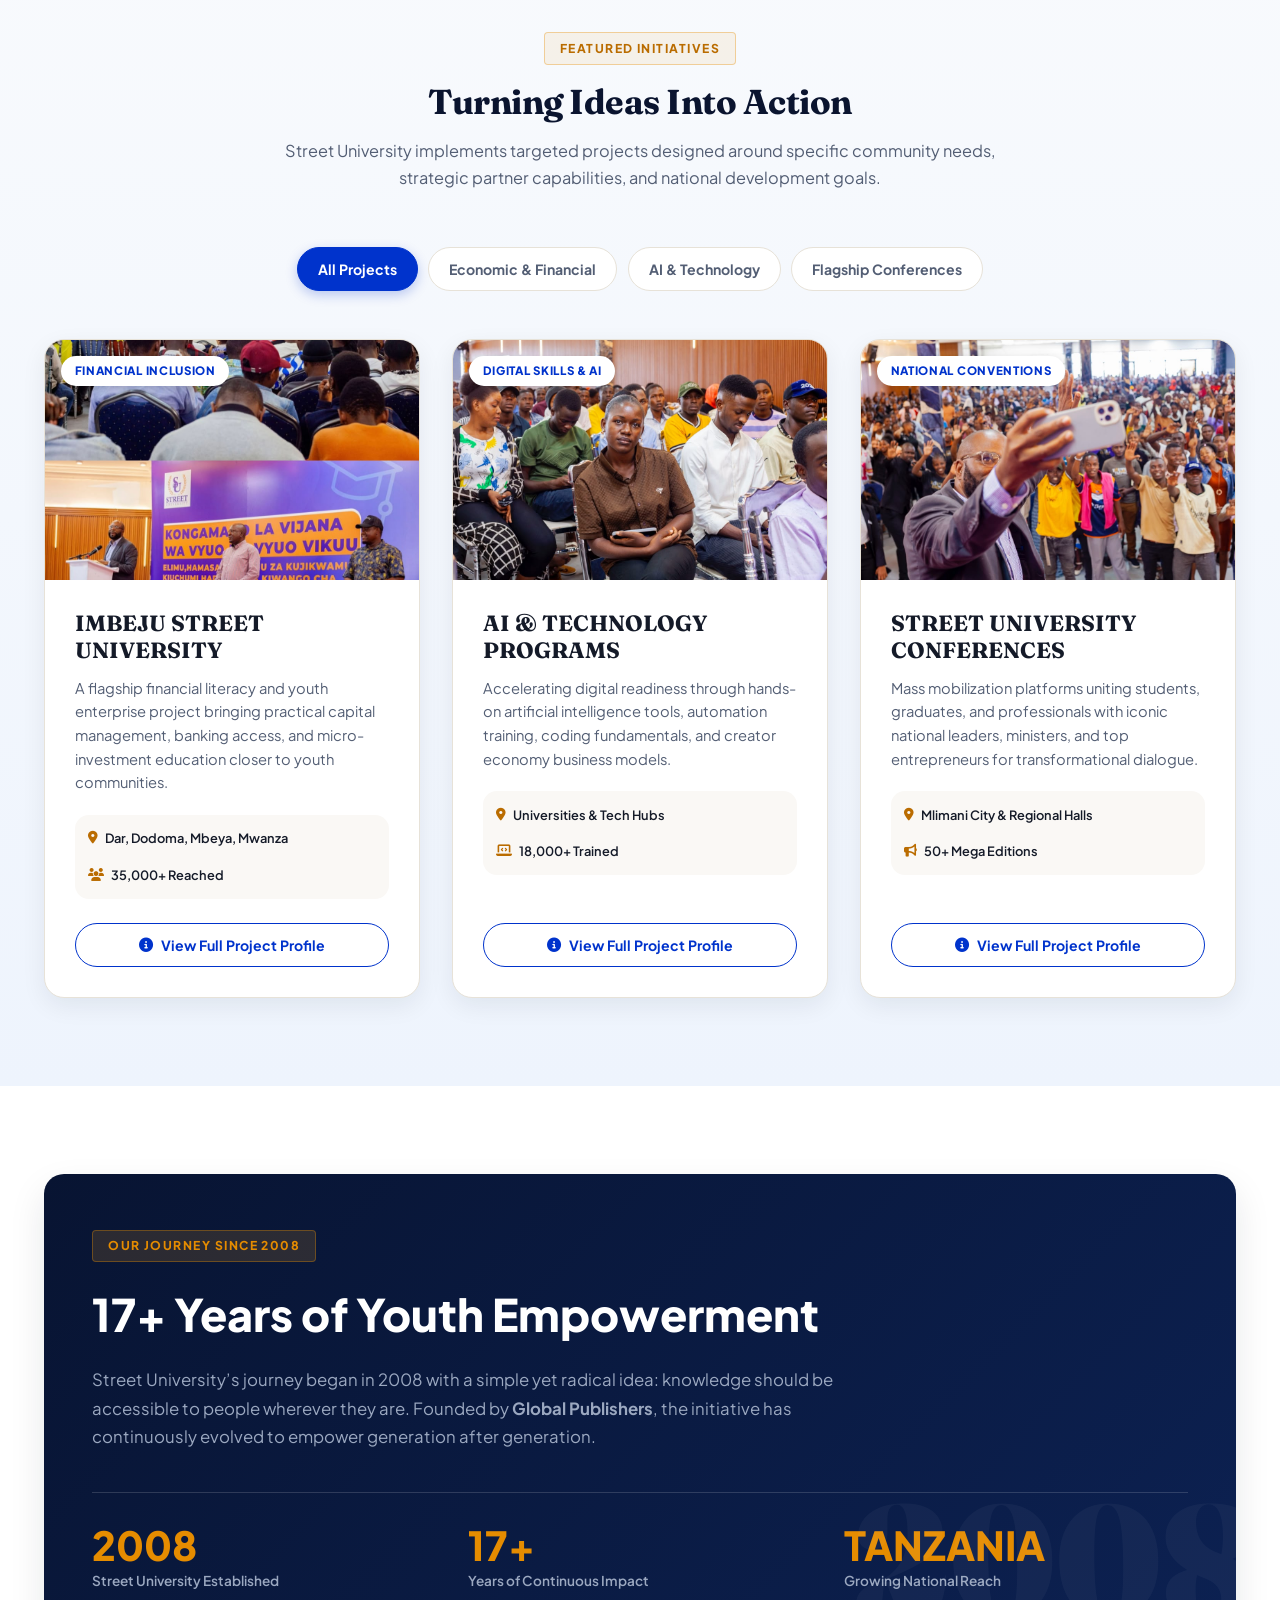
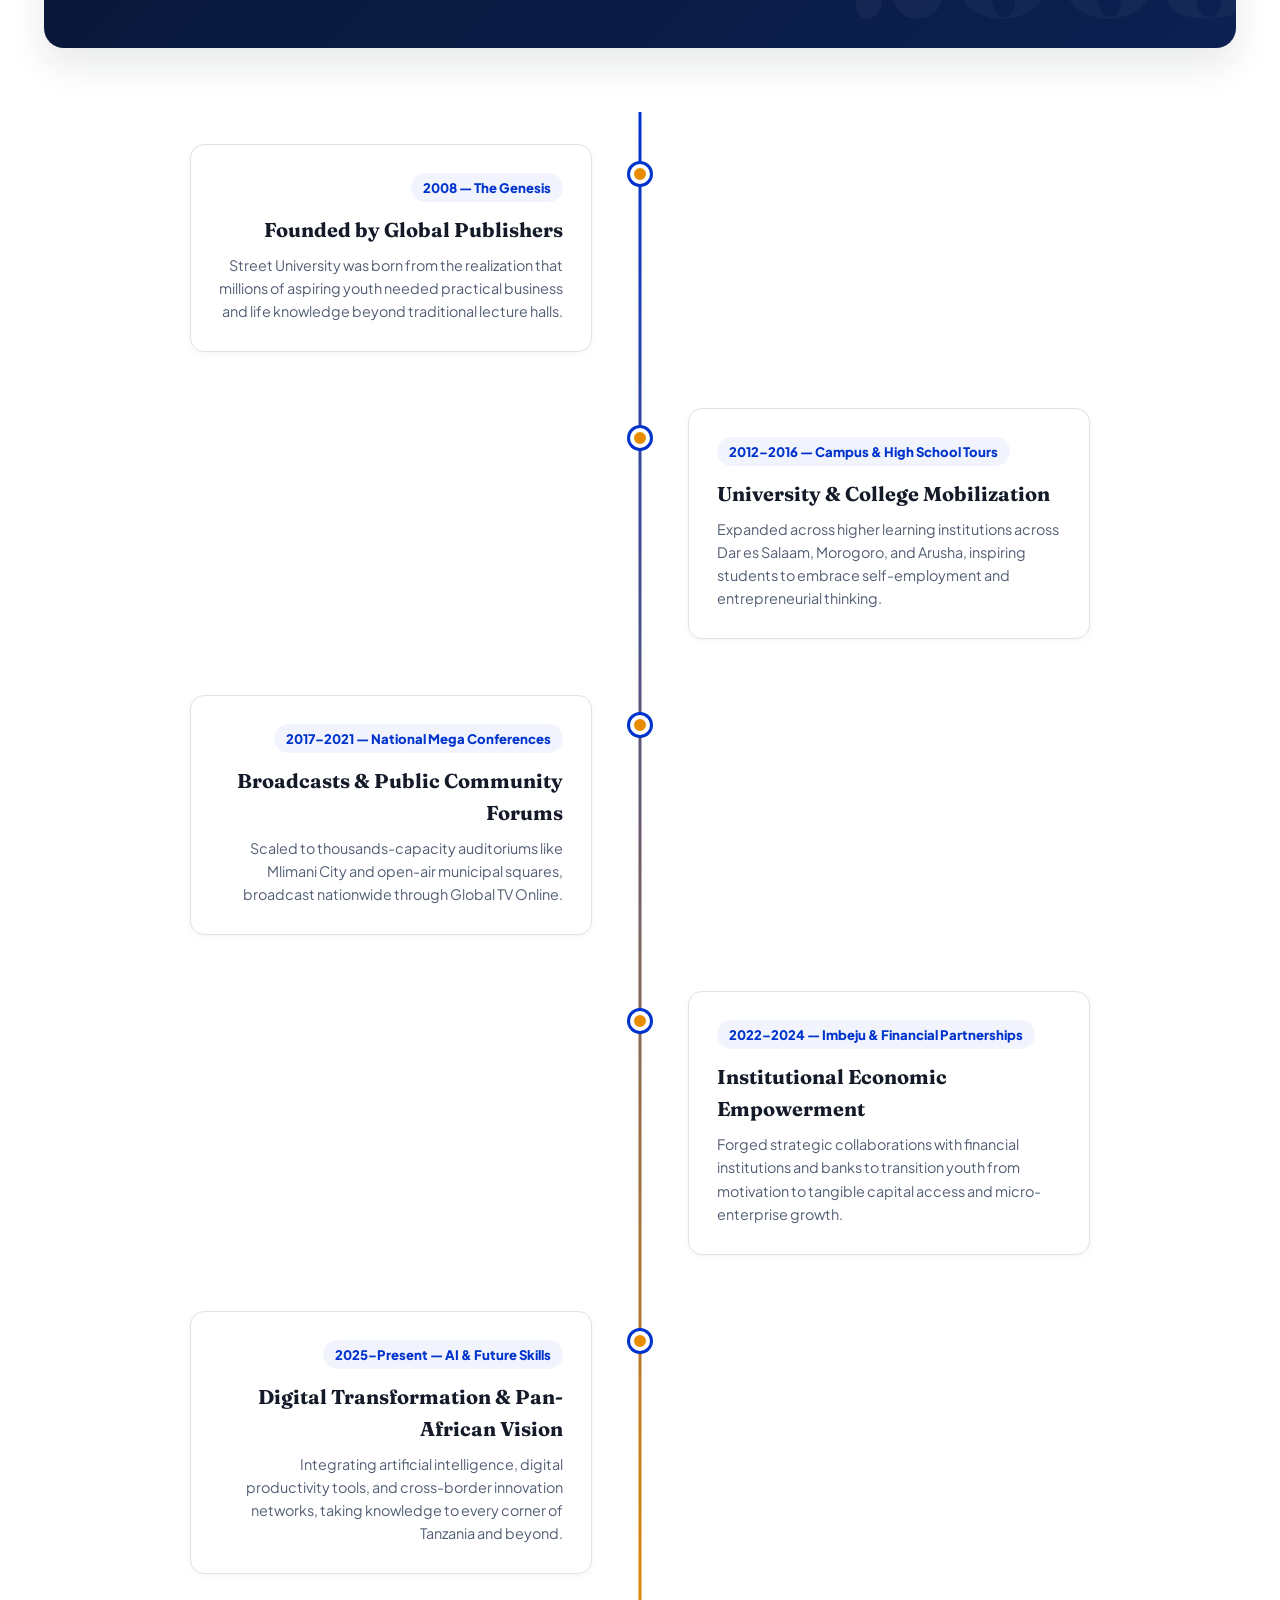
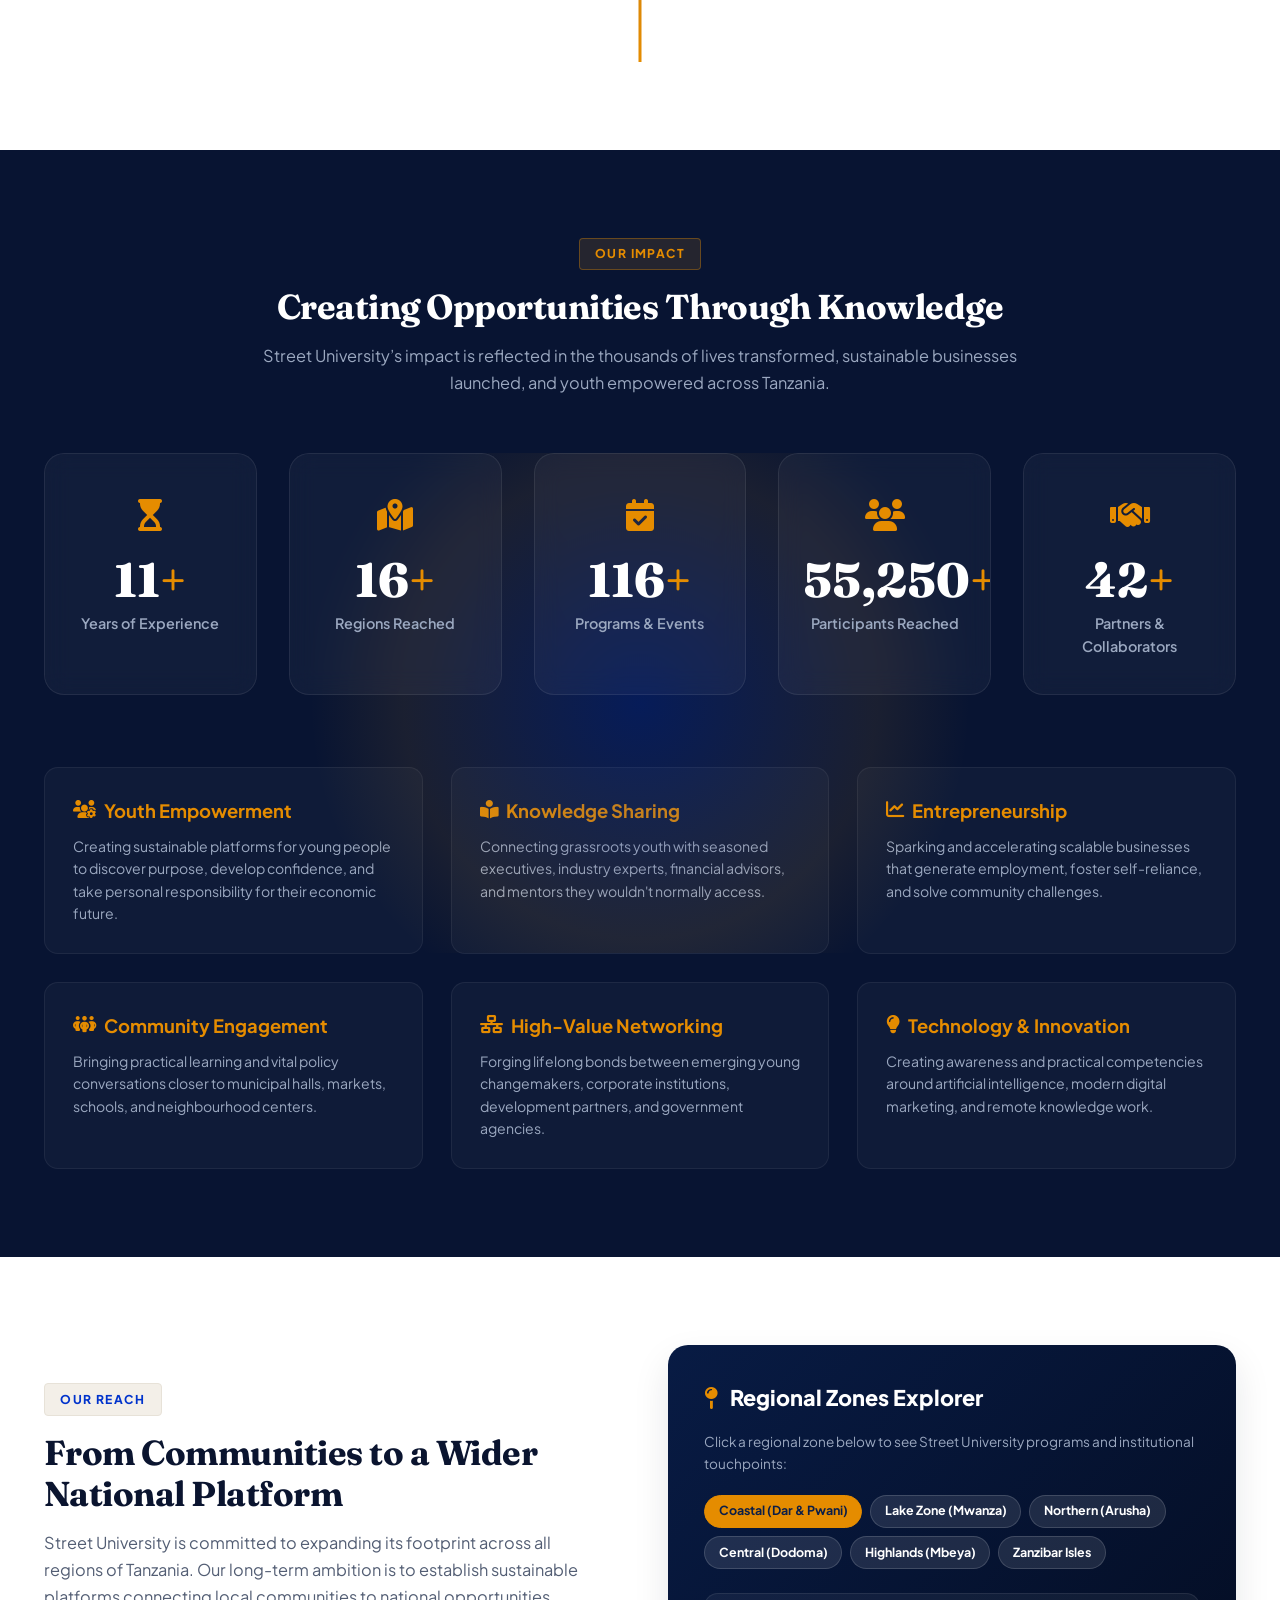
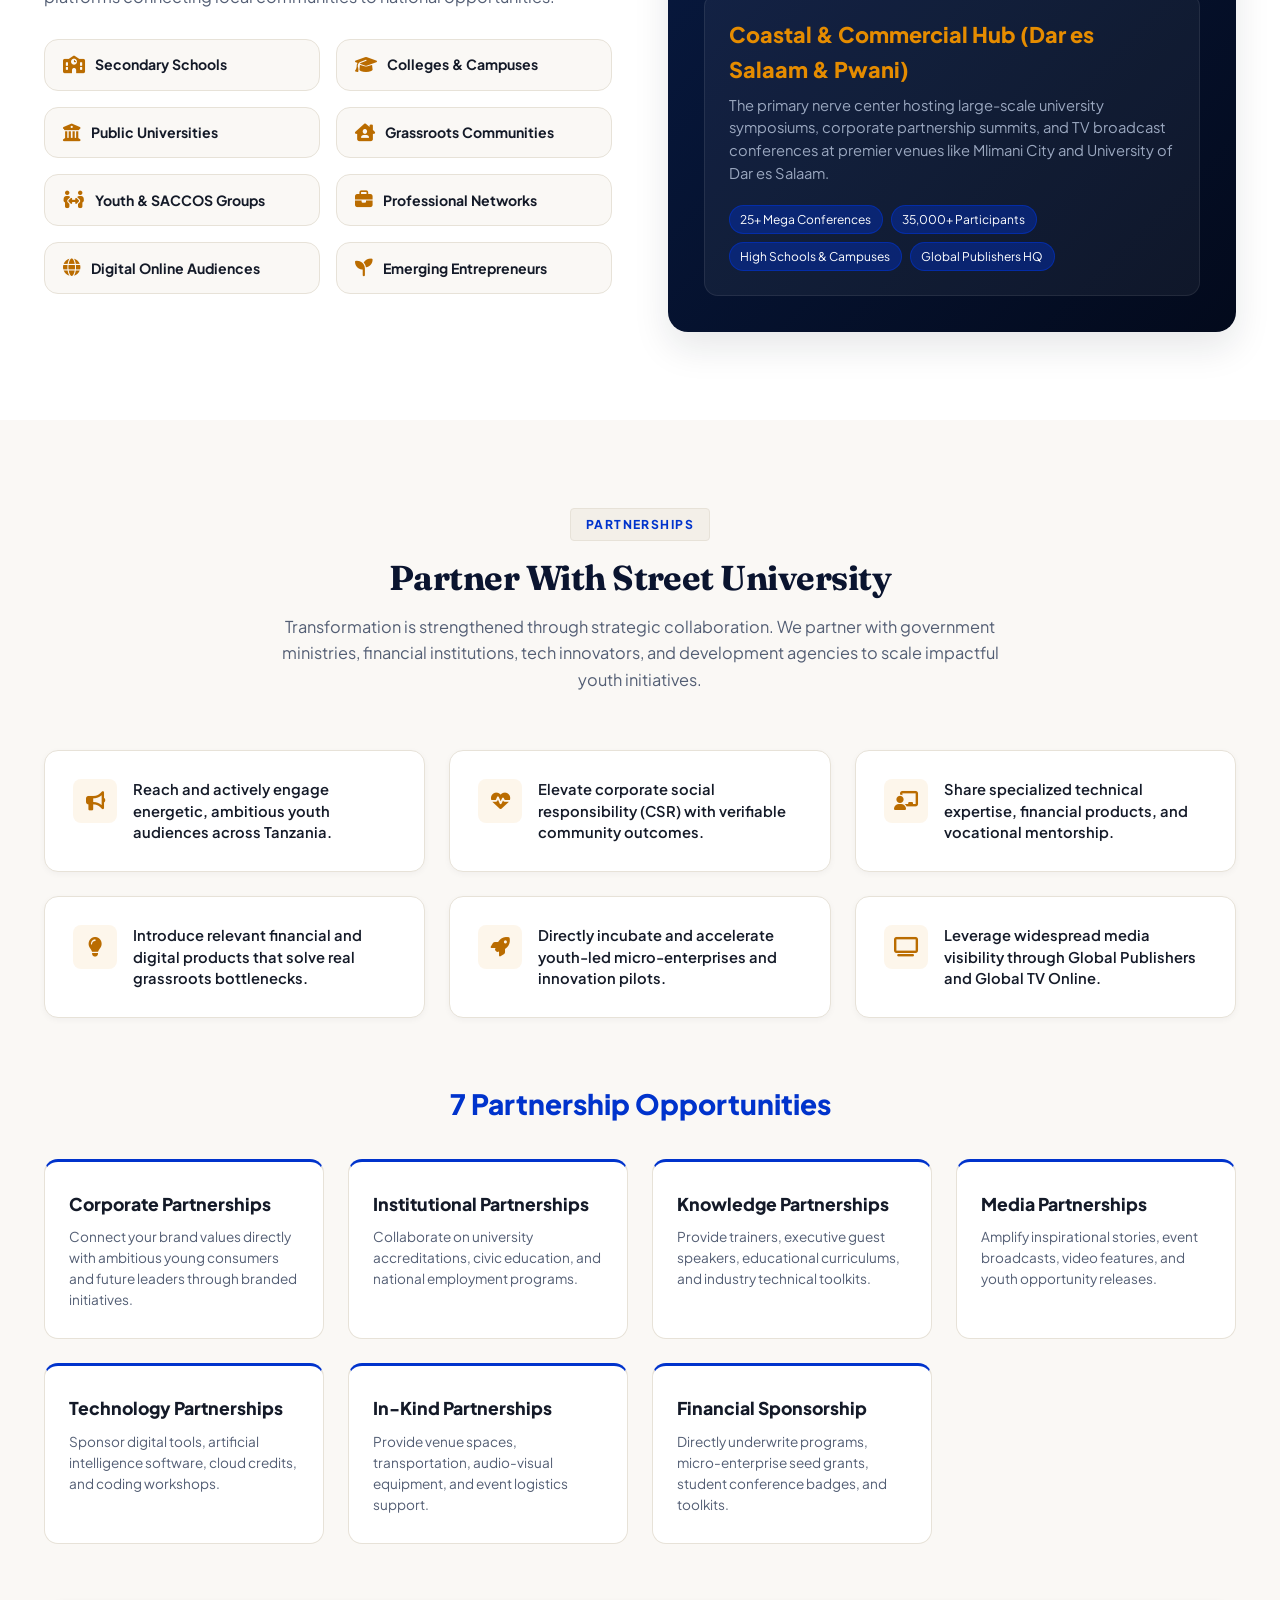
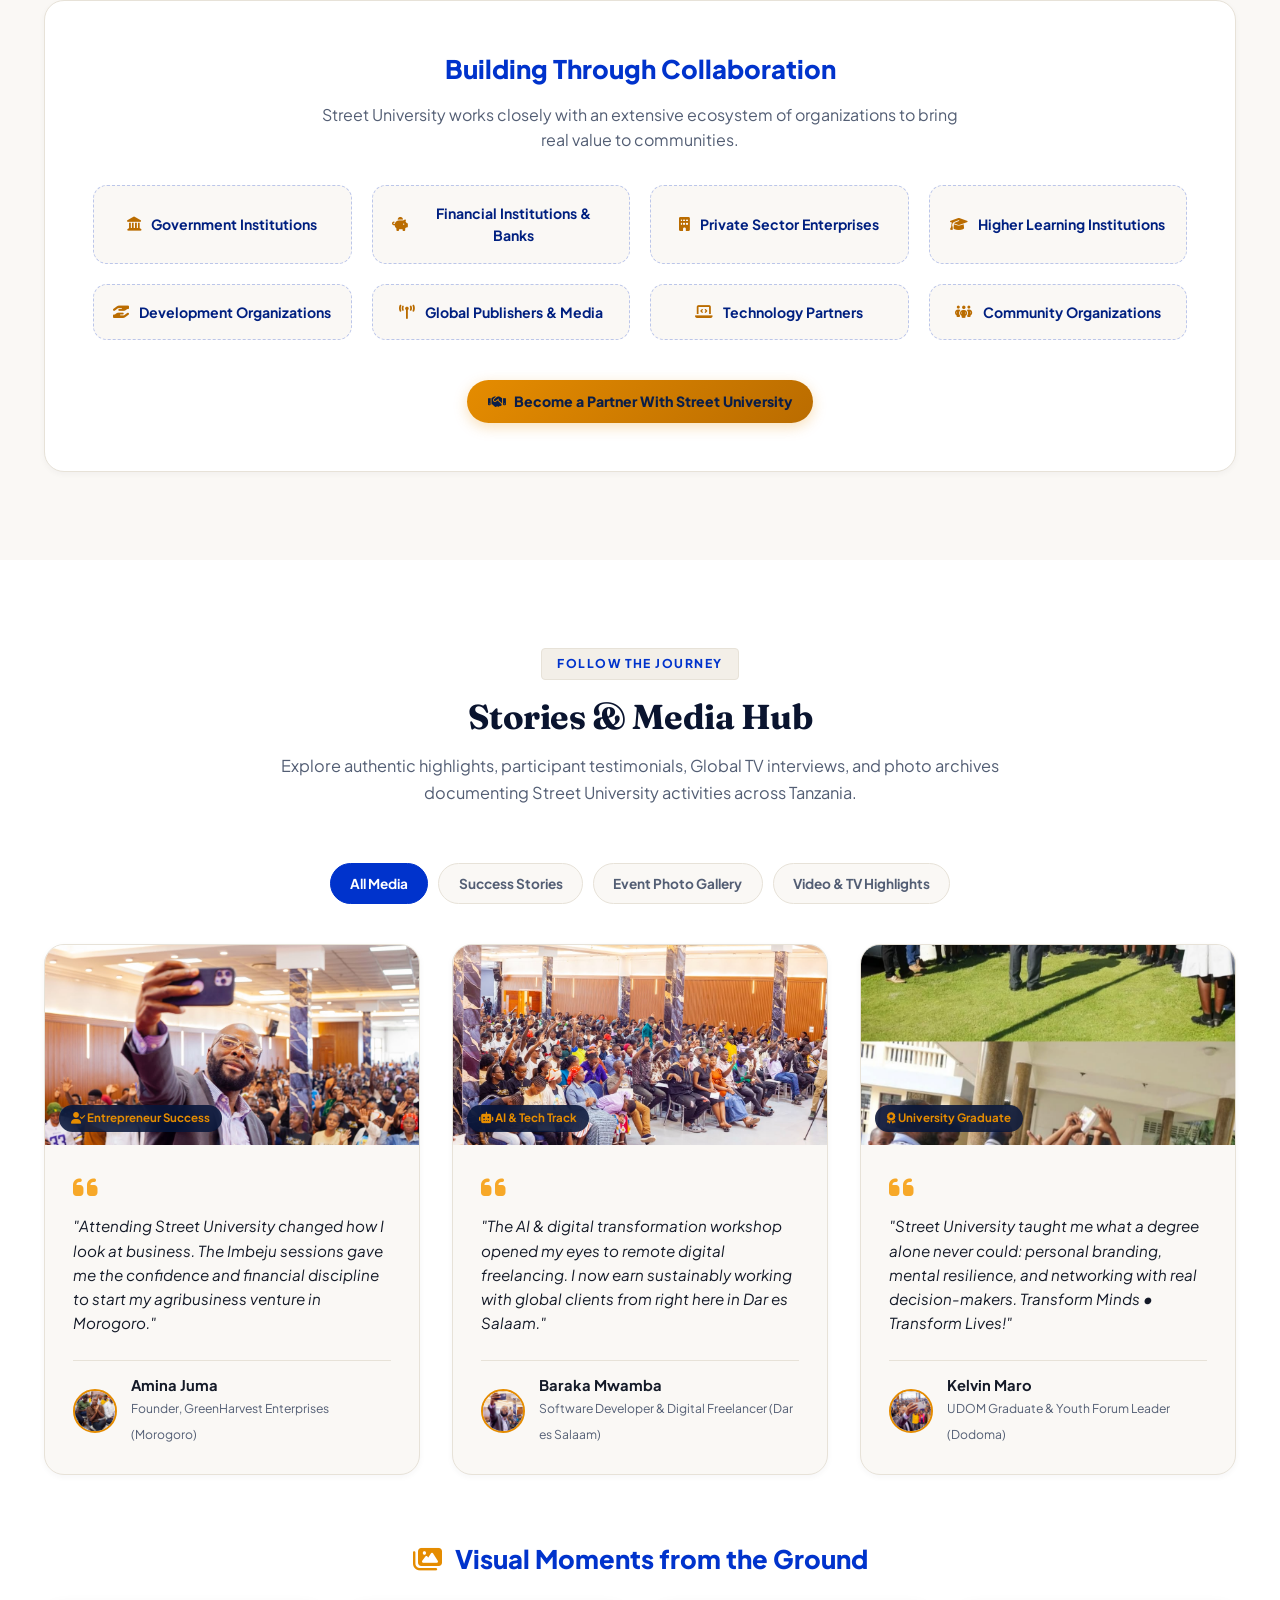
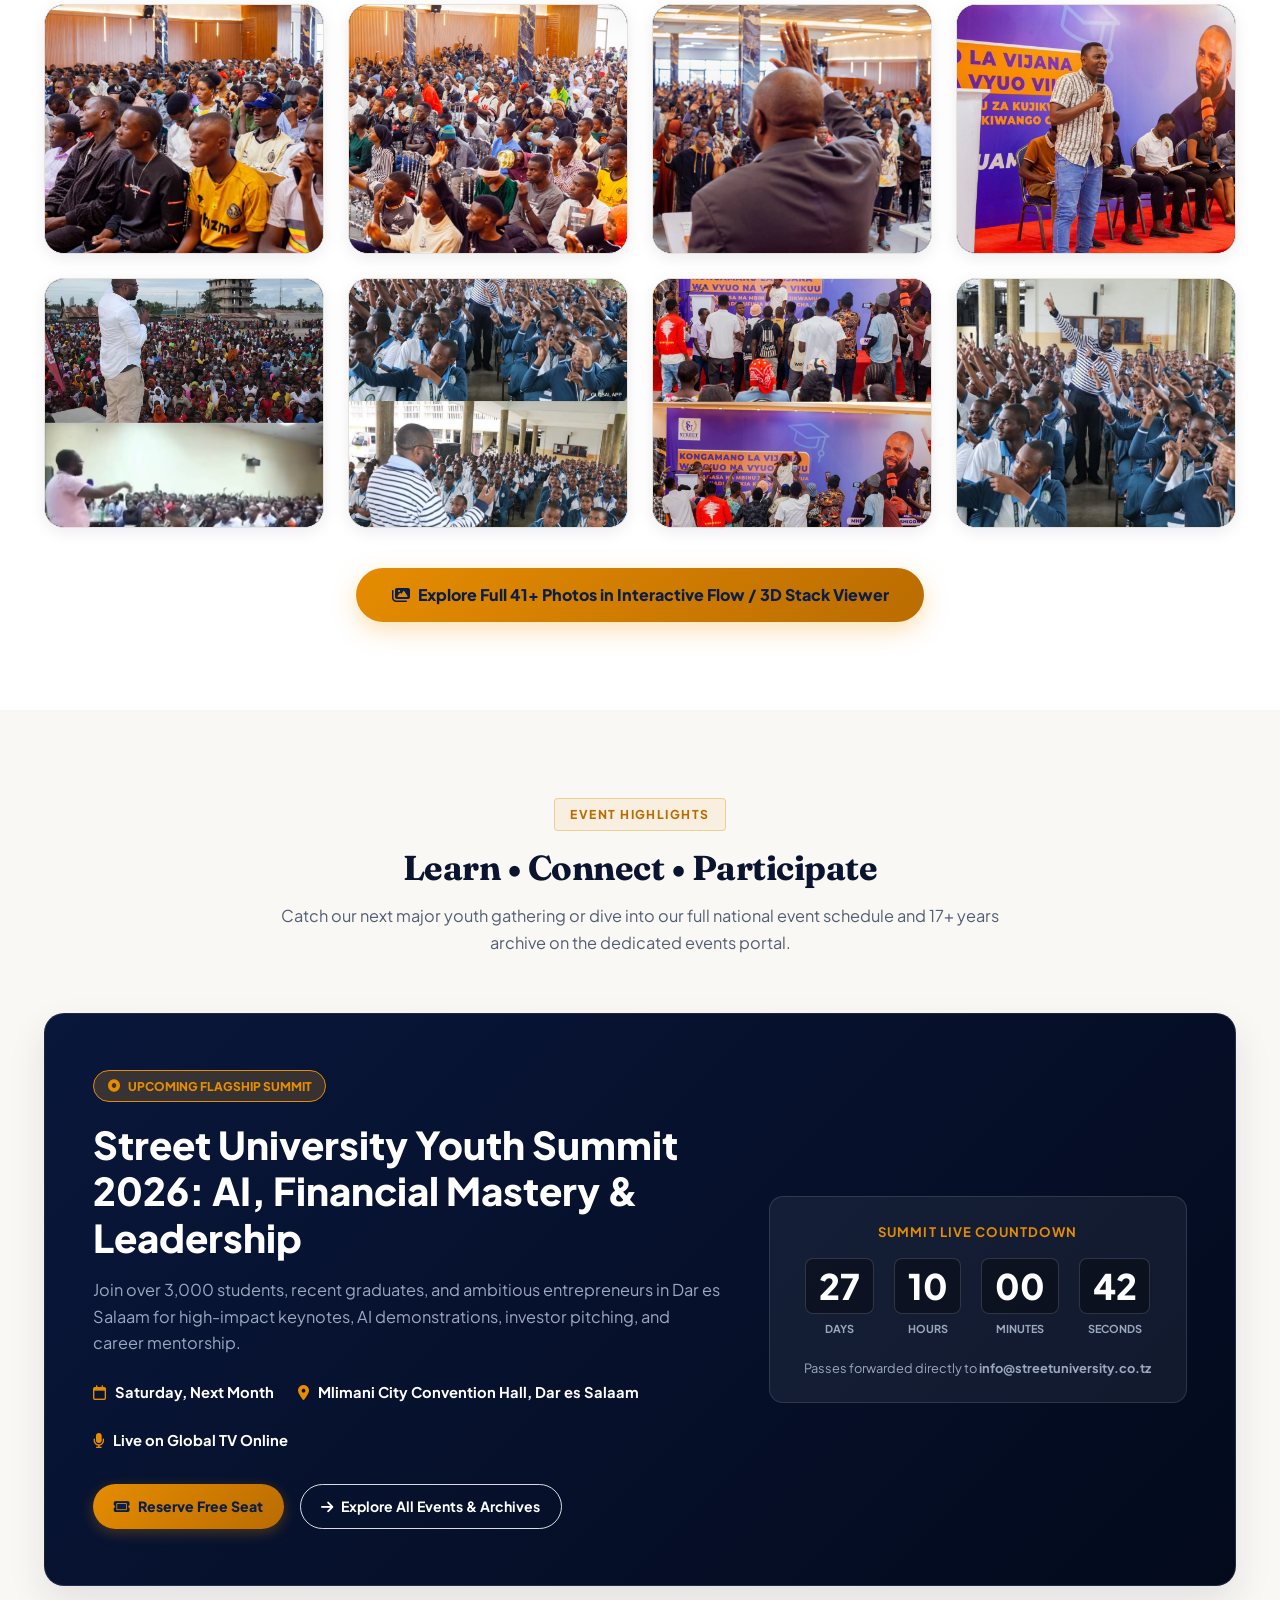
==== commit e3f8530f: "feat: add comprehensive design system stylesheet, core JavaScript utilities, and updated pages for S" ====
--- a/index.html
+++ b/index.html
@@ -392,9 +392,31 @@
             </p>
           </div>
 
-          <div class="about-visual-collage">
-            <img src="public/images/event/WhatsApp Image 2026-09-29 at 12.53.34 PM.jpeg" alt="Speaker addressing massive youth gathering" class="collage-main-img">
-            <img src="public/images/event/WhatsApp Image 2026-09-29 at 12.53.38 PM.jpeg" alt="Interactive youth panel at Street University" class="collage-secondary-img">
+          <div class="photo-preview-stack-wrapper">
+            <div class="photo-preview-stack" data-gallery-album="summits" title="Click to open interactive Photo Flow & 3D Stack viewer">
+              <div class="stack-layer layer-3">
+                <img src="public/images/event/WhatsApp Image 2026-09-29 at 12.53.30 PM.jpeg" alt="Auditorium Youth Convention" loading="lazy">
+              </div>
+              <div class="stack-layer layer-2">
+                <img src="public/images/event/WhatsApp Image 2026-09-29 at 12.53.38 PM.jpeg" alt="Interactive youth panel at Street University" loading="lazy">
+              </div>
+              <div class="stack-layer layer-1">
+                <img src="public/images/event/WhatsApp Image 2026-09-29 at 12.53.34 PM.jpeg" alt="Speaker addressing massive youth gathering" loading="lazy">
+                <div class="stack-overlay-badge">
+                  <span class="stack-chip"><i class="fa-solid fa-layer-group"></i> 40+ Verified Event Photos</span>
+                  <span class="stack-cta"><i class="fa-solid fa-arrow-up-right-from-square"></i> Click to Open Photo Flow / 3D Stack</span>
+                </div>
+              </div>
+            </div>
+            <div class="stack-caption-bar">
+              <div class="caption-info">
+                <strong>Ground Event Archives</strong>
+                <span>Click stack to browse full high-res photo flow</span>
+              </div>
+              <button class="btn-stack-action" data-gallery-album="all">
+                <i class="fa-solid fa-play"></i> Open Flow
+              </button>
+            </div>
           </div>
         </div>
 
@@ -1317,69 +1339,91 @@
         </h3>
 
         <div class="photo-gallery-grid">
-          <div class="gallery-item media-item" data-media-type="photos">
-            <img src="public/images/event/WhatsApp Image 2026-09-29 at 12.53.30 PM.jpeg" alt="Packed Auditorium of Young Attendees">
+          <div class="gallery-item media-item" data-media-type="photos" title="Click to view high-resolution photo flow">
+            <img src="public/images/event/WhatsApp Image 2026-09-29 at 12.53.30 PM.jpeg" alt="Packed Auditorium of Young Attendees" loading="lazy">
+            <span class="gallery-expand-icon"><i class="fa-solid fa-up-right-and-down-left-from-center"></i></span>
             <div class="gallery-hover-overlay">
-              <span>National Youth Convention</span>
+              <span class="gallery-card-badge">National Convention</span>
               <h5>Auditorium Full of Aspiring Leaders</h5>
-            </div>
-          </div>
-
-          <div class="gallery-item media-item" data-media-type="photos">
-            <img src="public/images/event/WhatsApp Image 2026-09-29 at 12.53.32 PM (1).jpeg" alt="Attendees Raising Hands in Discussion">
+              <span class="gallery-click-hint"><i class="fa-solid fa-layer-group"></i> Click to Open Flow / 3D Stack</span>
+            </div>
+          </div>
+
+          <div class="gallery-item media-item" data-media-type="photos" title="Click to view high-resolution photo flow">
+            <img src="public/images/event/WhatsApp Image 2026-09-29 at 12.53.32 PM (1).jpeg" alt="Attendees Raising Hands in Discussion" loading="lazy">
+            <span class="gallery-expand-icon"><i class="fa-solid fa-up-right-and-down-left-from-center"></i></span>
             <div class="gallery-hover-overlay">
-              <span>Interactive Dialogue</span>
+              <span class="gallery-card-badge">Interactive Dialogue</span>
               <h5>Youth Q&A with Industry Icons</h5>
-            </div>
-          </div>
-
-          <div class="gallery-item media-item" data-media-type="photos">
-            <img src="public/images/event/WhatsApp Image 2026-09-29 at 12.53.34 PM.jpeg" alt="Keynote Address from Podium">
+              <span class="gallery-click-hint"><i class="fa-solid fa-layer-group"></i> Click to Open Flow / 3D Stack</span>
+            </div>
+          </div>
+
+          <div class="gallery-item media-item" data-media-type="photos" title="Click to view high-resolution photo flow">
+            <img src="public/images/event/WhatsApp Image 2026-09-29 at 12.53.34 PM.jpeg" alt="Keynote Address from Podium" loading="lazy">
+            <span class="gallery-expand-icon"><i class="fa-solid fa-up-right-and-down-left-from-center"></i></span>
             <div class="gallery-hover-overlay">
-              <span>Keynote Presentation</span>
+              <span class="gallery-card-badge">Keynote Presentation</span>
               <h5>Inspiring 2,000+ Young Leaders</h5>
-            </div>
-          </div>
-
-          <div class="gallery-item media-item" data-media-type="photos">
-            <img src="public/images/event/WhatsApp Image 2026-09-29 at 12.53.38 PM.jpeg" alt="Executive Panel on Stage">
+              <span class="gallery-click-hint"><i class="fa-solid fa-layer-group"></i> Click to Open Flow / 3D Stack</span>
+            </div>
+          </div>
+
+          <div class="gallery-item media-item" data-media-type="photos" title="Click to view high-resolution photo flow">
+            <img src="public/images/event/WhatsApp Image 2026-09-29 at 12.53.38 PM.jpeg" alt="Executive Panel on Stage" loading="lazy">
+            <span class="gallery-expand-icon"><i class="fa-solid fa-up-right-and-down-left-from-center"></i></span>
             <div class="gallery-hover-overlay">
-              <span>Executive Panel</span>
+              <span class="gallery-card-badge">Executive Panel</span>
               <h5>National University Youth Summit</h5>
-            </div>
-          </div>
-
-          <div class="gallery-item media-item" data-media-type="photos">
-            <img src="public/images/event/WhatsApp Image 2026-09-29 at 12.53.42 PM (1).jpeg" alt="Open-Air Community Forum">
+              <span class="gallery-click-hint"><i class="fa-solid fa-layer-group"></i> Click to Open Flow / 3D Stack</span>
+            </div>
+          </div>
+
+          <div class="gallery-item media-item" data-media-type="photos" title="Click to view high-resolution photo flow">
+            <img src="public/images/event/WhatsApp Image 2026-09-29 at 12.53.42 PM (1).jpeg" alt="Open-Air Community Forum" loading="lazy">
+            <span class="gallery-expand-icon"><i class="fa-solid fa-up-right-and-down-left-from-center"></i></span>
             <div class="gallery-hover-overlay">
-              <span>Community Outreach</span>
+              <span class="gallery-card-badge">Community Outreach</span>
               <h5>Open Public Forums Across Municipalities</h5>
-            </div>
-          </div>
-
-          <div class="gallery-item media-item" data-media-type="photos">
-            <img src="public/images/event/WhatsApp Image 2026-09-29 at 12.53.43 PM.jpeg" alt="Secondary School Mentorship Session">
+              <span class="gallery-click-hint"><i class="fa-solid fa-layer-group"></i> Click to Open Flow / 3D Stack</span>
+            </div>
+          </div>
+
+          <div class="gallery-item media-item" data-media-type="photos" title="Click to view high-resolution photo flow">
+            <img src="public/images/event/WhatsApp Image 2026-09-29 at 12.53.43 PM.jpeg" alt="Secondary School Mentorship Session" loading="lazy">
+            <span class="gallery-expand-icon"><i class="fa-solid fa-up-right-and-down-left-from-center"></i></span>
             <div class="gallery-hover-overlay">
-              <span>School Outreaches</span>
+              <span class="gallery-card-badge">School Outreaches</span>
               <h5>Empowering High School Students</h5>
-            </div>
-          </div>
-
-          <div class="gallery-item media-item" data-media-type="photos">
-            <img src="public/images/event/WhatsApp Image 2026-09-29 at 12.53.37 PM (1).jpeg" alt="Financial Empowerment Session">
+              <span class="gallery-click-hint"><i class="fa-solid fa-layer-group"></i> Click to Open Flow / 3D Stack</span>
+            </div>
+          </div>
+
+          <div class="gallery-item media-item" data-media-type="photos" title="Click to view high-resolution photo flow">
+            <img src="public/images/event/WhatsApp Image 2026-09-29 at 12.53.37 PM (1).jpeg" alt="Financial Empowerment Session" loading="lazy">
+            <span class="gallery-expand-icon"><i class="fa-solid fa-up-right-and-down-left-from-center"></i></span>
             <div class="gallery-hover-overlay">
-              <span>Imbeju Financial Literacy</span>
+              <span class="gallery-card-badge">Imbeju Financial Literacy</span>
               <h5>Practical Wealth Creation Workshops</h5>
-            </div>
-          </div>
-
-          <div class="gallery-item media-item" data-media-type="photos">
-            <img src="public/images/event/WhatsApp Image 2026-09-29 at 12.53.41 PM.jpeg" alt="Youth Recognition & Mentorship">
+              <span class="gallery-click-hint"><i class="fa-solid fa-layer-group"></i> Click to Open Flow / 3D Stack</span>
+            </div>
+          </div>
+
+          <div class="gallery-item media-item" data-media-type="photos" title="Click to view high-resolution photo flow">
+            <img src="public/images/event/WhatsApp Image 2026-09-29 at 12.53.41 PM.jpeg" alt="Youth Recognition & Mentorship" loading="lazy">
+            <span class="gallery-expand-icon"><i class="fa-solid fa-up-right-and-down-left-from-center"></i></span>
             <div class="gallery-hover-overlay">
-              <span>One-on-One Mentoring</span>
+              <span class="gallery-card-badge">One-on-One Mentoring</span>
               <h5>Personalized Guidance & Direction</h5>
-            </div>
-          </div>
+              <span class="gallery-click-hint"><i class="fa-solid fa-layer-group"></i> Click to Open Flow / 3D Stack</span>
+            </div>
+          </div>
+        </div>
+
+        <div style="margin-top:2.5rem; text-align:center;">
+          <a href="media.html#photo-gallery-hub" class="btn btn-gold" style="padding:0.9rem 2.2rem; font-size:1rem; box-shadow:0 8px 24px rgba(245,166,35,0.35);">
+            <i class="fa-solid fa-images"></i> Explore Full 41+ Photos in Interactive Flow / 3D Stack Viewer
+          </a>
         </div>
       </div>
     </section>
--- a/css/styles.css
+++ b/css/styles.css
@@ -1229,27 +1229,187 @@
 
 .about-visual-collage {
   position: relative;
+  display: flex;
+  flex-direction: column;
+  gap: 1rem;
 }
 
 .collage-main-img {
   width: 100%;
-  height: 420px;
+  height: 380px;
   object-fit: cover;
   border-radius: var(--radius-md);
   box-shadow: var(--shadow-md);
   border: 4px solid #FFFFFF;
+  transition: transform var(--transition-normal), box-shadow var(--transition-normal);
 }
 
 .collage-secondary-img {
-  position: absolute;
-  bottom: -25px;
-  right: -25px;
-  width: 55%;
-  height: 220px;
+  width: 100%;
+  height: 200px;
   object-fit: cover;
   border-radius: var(--radius-sm);
-  box-shadow: var(--shadow-lg);
+  box-shadow: var(--shadow-md);
   border: 4px solid #FFFFFF;
+  transition: transform var(--transition-normal);
+}
+
+/* Interactive Photo Preview Stack Component */
+.photo-preview-stack-wrapper {
+  position: relative;
+  width: 100%;
+  max-width: 520px;
+  margin: 0 auto;
+}
+
+.photo-preview-stack {
+  position: relative;
+  height: 380px;
+  width: 100%;
+  cursor: pointer;
+  perspective: 1200px;
+  border-radius: var(--radius-lg);
+}
+
+.photo-preview-stack .stack-layer {
+  position: absolute;
+  inset: 0;
+  border-radius: var(--radius-lg);
+  overflow: hidden;
+  box-shadow: 0 12px 32px rgba(0, 15, 60, 0.18);
+  border: 4px solid #FFFFFF;
+  background: #0A142F;
+  transition: transform 0.4s cubic-bezier(0.16, 1, 0.3, 1), box-shadow 0.4s ease, filter 0.4s ease;
+}
+
+.photo-preview-stack .stack-layer img {
+  width: 100%;
+  height: 100%;
+  object-fit: cover;
+  display: block;
+}
+
+.photo-preview-stack .stack-layer.layer-3 {
+  transform: rotate(-6deg) translate(-14px, -12px) scale(0.92);
+  z-index: 1;
+  filter: brightness(0.75);
+}
+
+.photo-preview-stack .stack-layer.layer-2 {
+  transform: rotate(4deg) translate(12px, -6px) scale(0.96);
+  z-index: 2;
+  filter: brightness(0.88);
+}
+
+.photo-preview-stack .stack-layer.layer-1 {
+  transform: rotate(0deg) translate(0, 0) scale(1);
+  z-index: 3;
+}
+
+.photo-preview-stack:hover .stack-layer.layer-3 {
+  transform: rotate(-11deg) translate(-28px, -18px) scale(0.92);
+  filter: brightness(0.85);
+  box-shadow: 0 18px 40px rgba(0, 51, 204, 0.28);
+}
+
+.photo-preview-stack:hover .stack-layer.layer-2 {
+  transform: rotate(9deg) translate(26px, -12px) scale(0.97);
+  filter: brightness(0.95);
+  box-shadow: 0 18px 40px rgba(245, 166, 35, 0.28);
+}
+
+.photo-preview-stack:hover .stack-layer.layer-1 {
+  transform: translateY(-8px) scale(1.02);
+  box-shadow: 0 22px 50px rgba(0, 15, 60, 0.28);
+}
+
+.stack-overlay-badge {
+  position: absolute;
+  bottom: 0;
+  left: 0;
+  right: 0;
+  padding: 1.5rem;
+  background: linear-gradient(180deg, transparent 0%, rgba(10, 20, 47, 0.92) 85%);
+  display: flex;
+  flex-direction: column;
+  gap: 0.5rem;
+  color: #FFFFFF;
+}
+
+.stack-chip {
+  display: inline-flex;
+  align-items: center;
+  gap: 0.4rem;
+  background: var(--su-gold);
+  color: #0A142F;
+  font-size: 0.78rem;
+  font-weight: 800;
+  padding: 0.35rem 0.85rem;
+  border-radius: var(--radius-full);
+  align-self: flex-start;
+  box-shadow: 0 4px 12px rgba(245, 166, 35, 0.35);
+}
+
+.stack-cta {
+  font-size: 0.92rem;
+  font-weight: 700;
+  color: #FFFFFF;
+  display: inline-flex;
+  align-items: center;
+  gap: 0.5rem;
+  transition: transform var(--transition-fast);
+}
+
+.photo-preview-stack:hover .stack-cta {
+  transform: translateX(4px);
+  color: var(--su-gold);
+}
+
+.stack-caption-bar {
+  display: flex;
+  align-items: center;
+  justify-content: space-between;
+  gap: 1rem;
+  background: #FFFFFF;
+  padding: 1rem 1.25rem;
+  border-radius: var(--radius-md);
+  border: 1px solid var(--border-light);
+  margin-top: 1.25rem;
+  box-shadow: var(--shadow-sm);
+}
+
+.stack-caption-bar .caption-info strong {
+  display: block;
+  font-size: 0.95rem;
+  color: var(--su-blue);
+}
+
+.stack-caption-bar .caption-info span {
+  font-size: 0.8rem;
+  color: var(--text-muted);
+}
+
+.btn-stack-action {
+  background: var(--su-blue);
+  color: #FFFFFF;
+  border: none;
+  font-size: 0.82rem;
+  font-weight: 700;
+  padding: 0.55rem 1.1rem;
+  border-radius: var(--radius-full);
+  cursor: pointer;
+  display: inline-flex;
+  align-items: center;
+  gap: 0.4rem;
+  transition: all var(--transition-fast);
+  flex-shrink: 0;
+}
+
+.btn-stack-action:hover {
+  background: var(--su-gold);
+  color: #0A142F;
+  transform: translateY(-2px);
+  box-shadow: 0 4px 14px rgba(245, 166, 35, 0.4);
 }
 
 /* Vision & Mission Cards */
@@ -2457,61 +2617,638 @@
   color: var(--text-muted);
 }
 
-/* Event Photo Gallery Masonry / Grid */
+/* ==========================================================================
+   PHOTO ALBUMS & INTERACTIVE STACK DECKS
+   ========================================================================== */
+.stack-deck-album-grid {
+  display: grid;
+  grid-template-columns: repeat(auto-fit, minmax(280px, 1fr));
+  gap: 2rem;
+  margin-bottom: 3.5rem;
+}
+
+.stack-album-card {
+  background: #FFFFFF;
+  border-radius: var(--radius-lg);
+  border: 1px solid var(--border-light);
+  overflow: hidden;
+  box-shadow: var(--shadow-sm);
+  transition: transform var(--transition-normal), box-shadow var(--transition-normal);
+  cursor: pointer;
+  display: flex;
+  flex-direction: column;
+}
+
+.stack-album-card:hover {
+  transform: translateY(-6px);
+  box-shadow: 0 16px 36px rgba(0, 51, 204, 0.12);
+  border-color: rgba(0, 51, 204, 0.25);
+}
+
+.stack-album-visual {
+  position: relative;
+  height: 220px;
+  background: #0A142F;
+  padding: 1.25rem;
+  overflow: hidden;
+  perspective: 900px;
+}
+
+.stack-album-visual .deck-layer {
+  position: absolute;
+  width: 82%;
+  height: 80%;
+  left: 9%;
+  top: 10%;
+  border-radius: var(--radius-md);
+  overflow: hidden;
+  border: 3px solid #FFFFFF;
+  box-shadow: 0 8px 24px rgba(0, 0, 0, 0.35);
+  transition: transform 0.4s cubic-bezier(0.16, 1, 0.3, 1), filter 0.4s ease;
+}
+
+.stack-album-visual .deck-layer img {
+  width: 100%;
+  height: 100%;
+  object-fit: cover;
+}
+
+.stack-album-visual .deck-layer.layer-c {
+  transform: rotate(-7deg) translate(-14px, -6px) scale(0.9);
+  z-index: 1;
+  filter: brightness(0.65);
+}
+
+.stack-album-visual .deck-layer.layer-b {
+  transform: rotate(5deg) translate(12px, -2px) scale(0.95);
+  z-index: 2;
+  filter: brightness(0.8);
+}
+
+.stack-album-visual .deck-layer.layer-a {
+  transform: rotate(0deg) translate(0, 0) scale(1);
+  z-index: 3;
+}
+
+.stack-album-card:hover .stack-album-visual .deck-layer.layer-c {
+  transform: rotate(-12deg) translate(-24px, -12px) scale(0.9);
+  filter: brightness(0.8);
+}
+
+.stack-album-card:hover .stack-album-visual .deck-layer.layer-b {
+  transform: rotate(10deg) translate(22px, -6px) scale(0.96);
+  filter: brightness(0.92);
+}
+
+.stack-album-card:hover .stack-album-visual .deck-layer.layer-a {
+  transform: translateY(-6px) scale(1.03);
+}
+
+.album-count-badge {
+  position: absolute;
+  top: 1rem;
+  right: 1rem;
+  z-index: 5;
+  background: rgba(10, 20, 47, 0.85);
+  backdrop-filter: blur(8px);
+  color: var(--su-gold);
+  border: 1px solid rgba(245, 166, 35, 0.4);
+  font-size: 0.76rem;
+  font-weight: 800;
+  padding: 0.35rem 0.75rem;
+  border-radius: var(--radius-full);
+  display: inline-flex;
+  align-items: center;
+  gap: 0.35rem;
+}
+
+.stack-album-content {
+  padding: 1.5rem;
+  display: flex;
+  flex-direction: column;
+  flex-grow: 1;
+}
+
+.stack-album-content .album-category {
+  font-size: 0.75rem;
+  font-weight: 800;
+  color: var(--su-gold-dark);
+  text-transform: uppercase;
+  margin-bottom: 0.35rem;
+}
+
+.stack-album-content h4 {
+  font-size: 1.15rem;
+  font-weight: 800;
+  color: var(--text-main);
+  margin-bottom: 0.6rem;
+  line-height: 1.3;
+}
+
+.stack-album-content p {
+  font-size: 0.88rem;
+  color: var(--text-muted);
+  line-height: 1.55;
+  margin-bottom: 1.25rem;
+}
+
+.stack-album-footer {
+  margin-top: auto;
+  display: flex;
+  align-items: center;
+  justify-content: space-between;
+  padding-top: 1rem;
+  border-top: 1px solid var(--border-light);
+}
+
+.stack-album-footer .album-link {
+  font-size: 0.86rem;
+  font-weight: 700;
+  color: var(--su-blue);
+  display: inline-flex;
+  align-items: center;
+  gap: 0.4rem;
+}
+
+.stack-album-card:hover .stack-album-footer .album-link {
+  color: var(--su-gold-dark);
+}
+
+/* ==========================================================================
+   INDIVIDUAL PHOTO GALLERY GRID (DISTINCT CARDS)
+   ========================================================================== */
 .photo-gallery-grid {
   display: grid;
-  grid-template-columns: repeat(auto-fill, minmax(260px, 1fr));
-  gap: 1.25rem;
+  grid-template-columns: repeat(auto-fill, minmax(280px, 1fr));
+  gap: 1.5rem;
 }
 
 .gallery-item {
   position: relative;
-  height: 220px;
-  border-radius: var(--radius-md);
+  height: 250px;
+  border-radius: var(--radius-lg);
   overflow: hidden;
   cursor: pointer;
-  box-shadow: var(--shadow-sm);
+  box-shadow: 0 4px 16px rgba(0, 15, 60, 0.08);
+  border: 1px solid var(--border-light);
+  background: #0A142F;
+  transition: transform var(--transition-normal), box-shadow var(--transition-normal), border-color var(--transition-normal);
 }
 
 .gallery-item img {
   width: 100%;
   height: 100%;
   object-fit: cover;
-  transition: transform var(--transition-slow);
+  display: block;
+  transition: transform 0.5s cubic-bezier(0.16, 1, 0.3, 1), filter 0.4s ease;
+}
+
+.gallery-item:hover {
+  transform: translateY(-6px);
+  box-shadow: 0 16px 36px rgba(0, 51, 204, 0.2);
+  border-color: rgba(245, 166, 35, 0.5);
 }
 
 .gallery-item:hover img {
   transform: scale(1.08);
+  filter: brightness(0.9);
 }
 
 .gallery-hover-overlay {
   position: absolute;
   inset: 0;
-  background: linear-gradient(180deg, transparent 40%, rgba(0, 51, 204, 0.85) 100%);
+  background: linear-gradient(180deg, rgba(0, 0, 0, 0.1) 0%, rgba(10, 20, 47, 0.92) 100%);
   opacity: 0;
-  transition: opacity var(--transition-fast);
+  transition: opacity 0.3s ease;
   display: flex;
   flex-direction: column;
   justify-content: flex-end;
-  padding: 1.25rem;
+  padding: 1.5rem;
   color: #FFFFFF;
+  z-index: 2;
 }
 
 .gallery-item:hover .gallery-hover-overlay {
   opacity: 1;
 }
 
-.gallery-hover-overlay span {
-  font-size: 0.75rem;
+.gallery-hover-overlay .gallery-card-badge {
+  font-size: 0.72rem;
+  font-weight: 800;
+  color: #0A142F;
+  background: var(--su-gold);
+  text-transform: uppercase;
+  padding: 0.25rem 0.65rem;
+  border-radius: var(--radius-full);
+  align-self: flex-start;
+  margin-bottom: 0.4rem;
+}
+
+.gallery-hover-overlay h5 {
+  font-size: 1rem;
   font-weight: 700;
+  line-height: 1.3;
+  margin-bottom: 0.5rem;
+  color: #FFFFFF;
+}
+
+.gallery-hover-overlay .gallery-click-hint {
+  font-size: 0.78rem;
+  color: rgba(255, 255, 255, 0.85);
+  display: inline-flex;
+  align-items: center;
+  gap: 0.4rem;
+}
+
+.gallery-hover-overlay .gallery-click-hint i {
   color: var(--su-gold);
+}
+
+.gallery-item .gallery-expand-icon {
+  position: absolute;
+  top: 1rem;
+  right: 1rem;
+  width: 36px;
+  height: 36px;
+  border-radius: 50%;
+  background: rgba(255, 255, 255, 0.2);
+  backdrop-filter: blur(6px);
+  border: 1px solid rgba(255, 255, 255, 0.35);
+  color: #FFFFFF;
+  display: flex;
+  align-items: center;
+  justify-content: center;
+  font-size: 0.85rem;
+  opacity: 0;
+  transform: scale(0.8);
+  transition: all 0.3s ease;
+  z-index: 3;
+}
+
+.gallery-item:hover .gallery-expand-icon {
+  opacity: 1;
+  transform: scale(1);
+}
+
+/* ==========================================================================
+   ULTRA-PREMIUM PHOTO FLOW & 3D STACK LIGHTBOX VIEWER
+   ========================================================================== */
+.modal-overlay.photo-flow-lightbox {
+  position: fixed;
+  inset: 0;
+  background: rgba(6, 12, 28, 0.95);
+  backdrop-filter: blur(14px);
+  -webkit-backdrop-filter: blur(14px);
+  z-index: 99999;
+  display: flex;
+  align-items: center;
+  justify-content: center;
+  opacity: 0;
+  visibility: hidden;
+  transition: opacity 0.3s ease, visibility 0.3s ease;
+  padding: 1rem;
+}
+
+.modal-overlay.photo-flow-lightbox.active {
+  opacity: 1;
+  visibility: visible;
+}
+
+.flow-lightbox-container {
+  position: relative;
+  width: 100%;
+  max-width: 1200px;
+  height: 94vh;
+  max-height: 900px;
+  background: rgba(14, 24, 52, 0.92);
+  border: 1px solid rgba(255, 255, 255, 0.12);
+  border-radius: var(--radius-xl);
+  box-shadow: 0 25px 70px rgba(0, 0, 0, 0.6), 0 0 0 1px rgba(245, 166, 35, 0.25);
+  display: flex;
+  flex-direction: column;
+  overflow: hidden;
+  transform: scale(0.96);
+  transition: transform 0.35s cubic-bezier(0.16, 1, 0.3, 1);
+}
+
+.modal-overlay.photo-flow-lightbox.active .flow-lightbox-container {
+  transform: scale(1);
+}
+
+/* Lightbox Header */
+.flow-lightbox-header {
+  padding: 1rem 1.75rem;
+  background: rgba(9, 16, 36, 0.95);
+  border-bottom: 1px solid rgba(255, 255, 255, 0.08);
+  display: flex;
+  align-items: center;
+  justify-content: space-between;
+  gap: 1rem;
+  flex-shrink: 0;
+}
+
+.flow-header-left {
+  display: flex;
+  align-items: center;
+  gap: 0.85rem;
+  flex-wrap: wrap;
+  overflow: hidden;
+}
+
+.flow-category-badge {
+  background: var(--su-gold);
+  color: #0A142F;
+  font-size: 0.72rem;
+  font-weight: 800;
   text-transform: uppercase;
-}
-
-.gallery-hover-overlay h5 {
+  padding: 0.25rem 0.65rem;
+  border-radius: var(--radius-full);
+  letter-spacing: 0.5px;
+}
+
+.flow-photo-title {
+  font-size: 1.05rem;
+  font-weight: 700;
+  color: #FFFFFF;
+  white-space: nowrap;
+  overflow: hidden;
+  text-overflow: ellipsis;
+  max-width: 480px;
+}
+
+.flow-counter-pill {
+  background: rgba(255, 255, 255, 0.1);
+  color: #FFFFFF;
+  font-size: 0.78rem;
+  font-weight: 700;
+  padding: 0.25rem 0.65rem;
+  border-radius: var(--radius-full);
+  border: 1px solid rgba(255, 255, 255, 0.15);
+}
+
+.flow-header-actions {
+  display: flex;
+  align-items: center;
+  gap: 0.5rem;
+  flex-shrink: 0;
+}
+
+.flow-action-btn {
+  background: rgba(255, 255, 255, 0.08);
+  border: 1px solid rgba(255, 255, 255, 0.15);
+  color: #FFFFFF;
+  padding: 0.45rem 0.85rem;
+  border-radius: var(--radius-md);
+  font-size: 0.85rem;
+  font-weight: 700;
+  cursor: pointer;
+  display: inline-flex;
+  align-items: center;
+  gap: 0.45rem;
+  transition: all 0.2s ease;
+}
+
+.flow-action-btn:hover {
+  background: var(--su-blue);
+  border-color: var(--su-gold);
+  color: #FFFFFF;
+}
+
+.flow-action-btn.mode-toggle-btn.stack-active {
+  background: var(--su-gold);
+  color: #0A142F;
+  border-color: #FFFFFF;
+}
+
+.flow-action-btn.flow-close-btn {
+  background: rgba(239, 68, 68, 0.2);
+  border-color: rgba(239, 68, 68, 0.4);
+  color: #FCA5A5;
+  padding: 0.45rem 0.75rem;
+}
+
+.flow-action-btn.flow-close-btn:hover {
+  background: #EF4444;
+  color: #FFFFFF;
+  border-color: #EF4444;
+}
+
+/* Lightbox Main Stage */
+.flow-main-stage {
+  position: relative;
+  flex-grow: 1;
+  display: flex;
+  align-items: center;
+  justify-content: center;
+  padding: 1.5rem 4.5rem;
+  overflow: hidden;
+  background: radial-gradient(circle at center, rgba(0, 51, 204, 0.15) 0%, rgba(5, 10, 24, 0.95) 75%);
+}
+
+.flow-nav-btn {
+  position: absolute;
+  top: 50%;
+  transform: translateY(-50%);
+  width: 50px;
+  height: 50px;
+  border-radius: 50%;
+  background: rgba(14, 24, 52, 0.8);
+  border: 1px solid rgba(255, 255, 255, 0.2);
+  color: #FFFFFF;
+  display: flex;
+  align-items: center;
+  justify-content: center;
+  font-size: 1.25rem;
+  cursor: pointer;
+  z-index: 20;
+  backdrop-filter: blur(8px);
+  transition: all 0.25s ease;
+  box-shadow: 0 8px 24px rgba(0, 0, 0, 0.4);
+}
+
+.flow-nav-btn.prev {
+  left: 1.25rem;
+}
+
+.flow-nav-btn.next {
+  right: 1.25rem;
+}
+
+.flow-nav-btn:hover {
+  background: var(--su-gold);
+  color: #0A142F;
+  border-color: #FFFFFF;
+  transform: translateY(-50%) scale(1.1);
+  box-shadow: 0 10px 28px rgba(245, 166, 35, 0.5);
+}
+
+.flow-slide-viewport {
+  position: relative;
+  width: 100%;
+  height: 100%;
+  display: flex;
+  align-items: center;
+  justify-content: center;
+}
+
+/* Single Hero Flow Image Wrap */
+.flow-active-image-wrap {
+  width: 100%;
+  height: 100%;
+  display: flex;
+  align-items: center;
+  justify-content: center;
+  position: relative;
+}
+
+.flow-active-img {
+  max-width: 100%;
+  max-height: 100%;
+  object-fit: contain;
+  border-radius: var(--radius-lg);
+  box-shadow: 0 16px 48px rgba(0, 0, 0, 0.6);
+  border: 2px solid rgba(255, 255, 255, 0.15);
+  transition: transform 0.3s ease, filter 0.3s ease;
+}
+
+.flow-active-img.zoomed {
+  transform: scale(1.5);
+  cursor: zoom-out;
+}
+
+/* 3D Stack Deck Mode */
+.flow-3d-stack-deck {
+  position: relative;
+  width: 100%;
+  max-width: 580px;
+  height: 380px;
+  perspective: 1200px;
+}
+
+.stack-deck-card {
+  position: absolute;
+  inset: 0;
+  border-radius: var(--radius-xl);
+  overflow: hidden;
+  border: 4px solid #FFFFFF;
+  box-shadow: 0 20px 50px rgba(0, 0, 0, 0.55);
+  background: #0A142F;
+  cursor: pointer;
+  transition: transform 0.45s cubic-bezier(0.16, 1, 0.3, 1), opacity 0.45s ease, filter 0.45s ease;
+}
+
+.stack-deck-card img {
+  width: 100%;
+  height: 100%;
+  object-fit: cover;
+  display: block;
+}
+
+.stack-deck-card .deck-card-caption {
+  position: absolute;
+  bottom: 0;
+  inset-inline: 0;
+  padding: 1.25rem;
+  background: linear-gradient(180deg, transparent 0%, rgba(10, 20, 47, 0.95) 80%);
+  color: #FFFFFF;
+}
+
+.stack-deck-card .deck-card-caption h6 {
   font-size: 0.95rem;
   font-weight: 700;
-  line-height: 1.2;
+  margin-bottom: 0.2rem;
+}
+
+.stack-deck-card .deck-card-caption span {
+  font-size: 0.75rem;
+  color: var(--su-gold);
+  font-weight: 700;
+  text-transform: uppercase;
+}
+
+/* Filmstrip Flow Bottom */
+.flow-filmstrip-wrapper {
+  padding: 0.85rem 1.25rem;
+  background: rgba(7, 13, 30, 0.95);
+  border-top: 1px solid rgba(255, 255, 255, 0.08);
+  flex-shrink: 0;
+}
+
+.flow-filmstrip {
+  display: flex;
+  gap: 0.75rem;
+  overflow-x: auto;
+  padding-bottom: 0.4rem;
+  scroll-behavior: smooth;
+}
+
+.flow-filmstrip::-webkit-scrollbar {
+  height: 5px;
+}
+
+.flow-filmstrip::-webkit-scrollbar-track {
+  background: rgba(255, 255, 255, 0.05);
+  border-radius: 4px;
+}
+
+.flow-filmstrip::-webkit-scrollbar-thumb {
+  background: var(--su-gold);
+  border-radius: 4px;
+}
+
+.flow-thumb-item {
+  position: relative;
+  width: 80px;
+  height: 54px;
+  flex-shrink: 0;
+  border-radius: var(--radius-sm);
+  overflow: hidden;
+  cursor: pointer;
+  border: 2px solid transparent;
+  opacity: 0.55;
+  transition: all 0.25s ease;
+}
+
+.flow-thumb-item img {
+  width: 100%;
+  height: 100%;
+  object-fit: cover;
+}
+
+.flow-thumb-item:hover {
+  opacity: 0.9;
+  transform: translateY(-2px);
+}
+
+.flow-thumb-item.active {
+  opacity: 1;
+  border-color: var(--su-gold);
+  box-shadow: 0 0 12px rgba(245, 166, 35, 0.6);
+  transform: translateY(-2px) scale(1.05);
+}
+
+@media (max-width: 768px) {
+  .flow-lightbox-container {
+    height: 98vh;
+    border-radius: var(--radius-md);
+  }
+  .flow-main-stage {
+    padding: 1rem 1rem;
+  }
+  .flow-nav-btn {
+    width: 40px;
+    height: 40px;
+    font-size: 1rem;
+  }
+  .flow-nav-btn.prev { left: 0.5rem; }
+  .flow-nav-btn.next { right: 0.5rem; }
+  .flow-photo-title {
+    max-width: 200px;
+    font-size: 0.92rem;
+  }
+  .flow-action-btn .btn-text {
+    display: none;
+  }
 }
 
 /* ==========================================================================
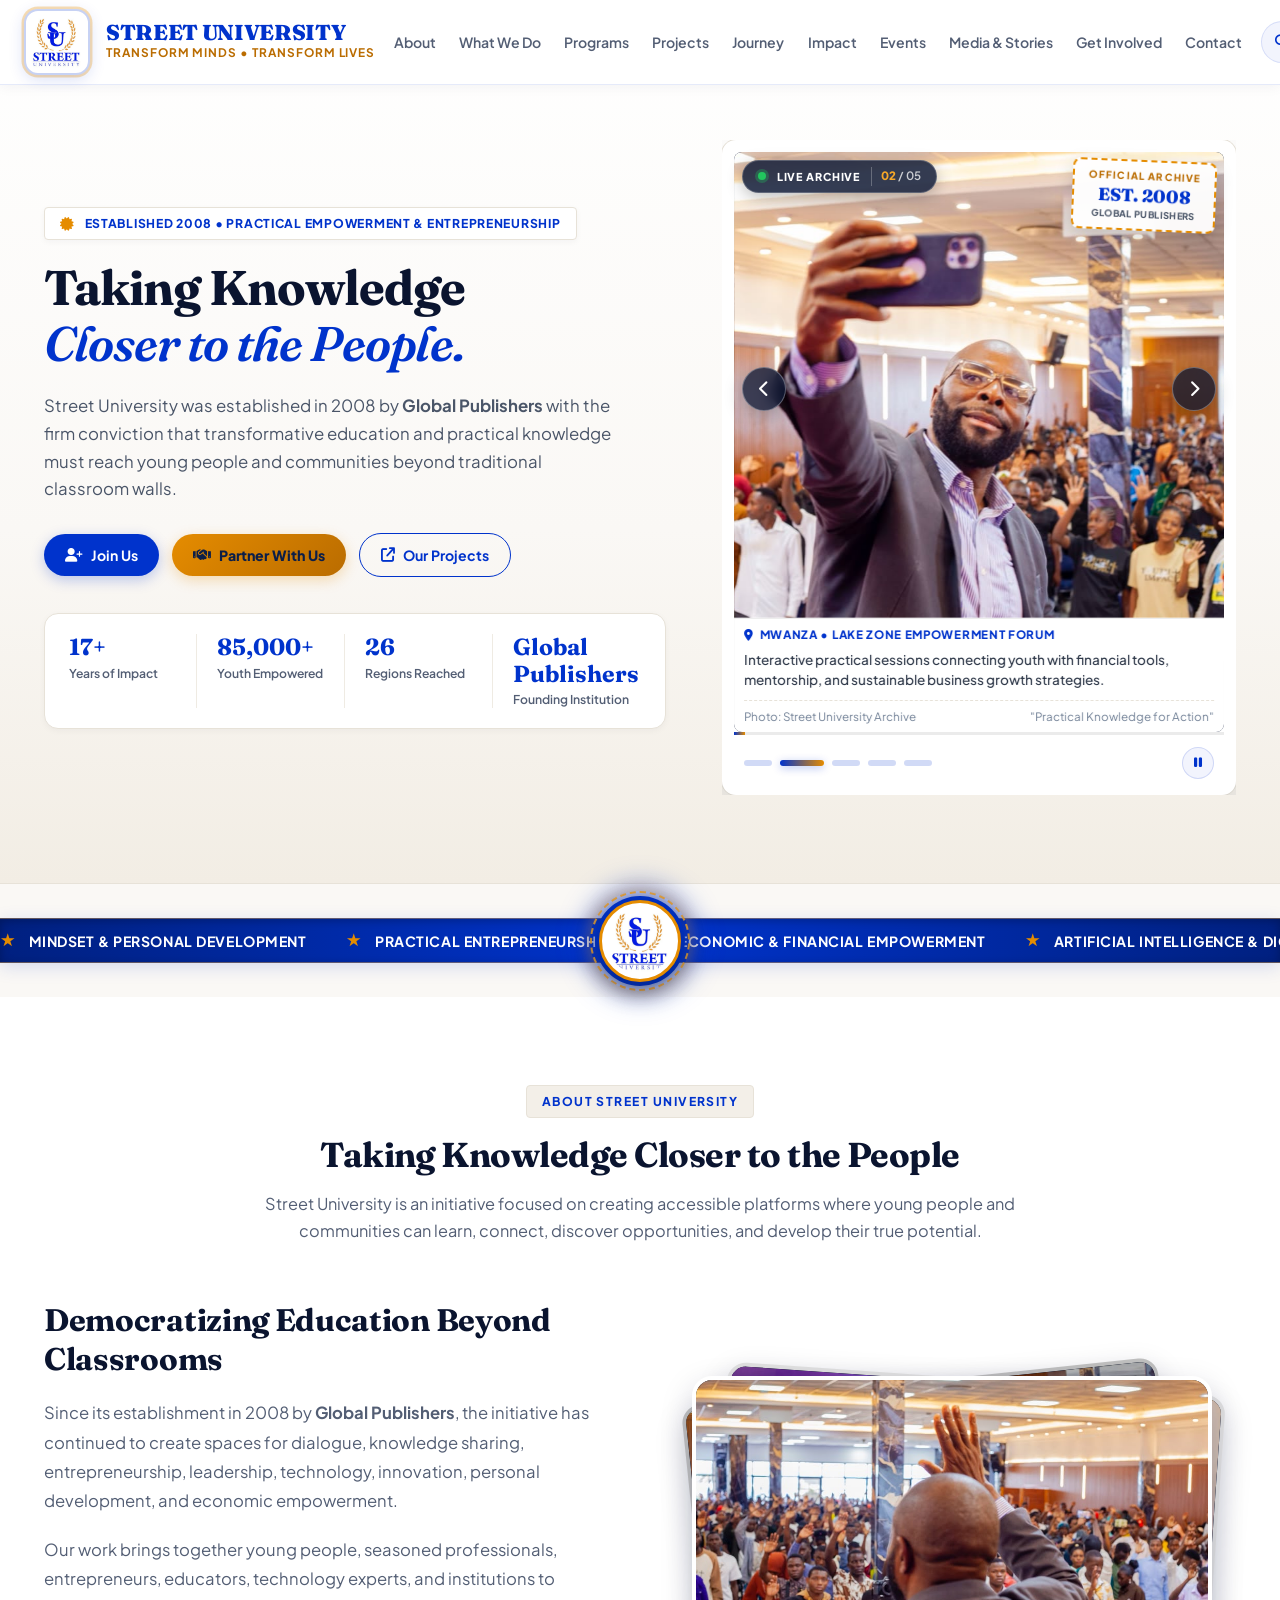
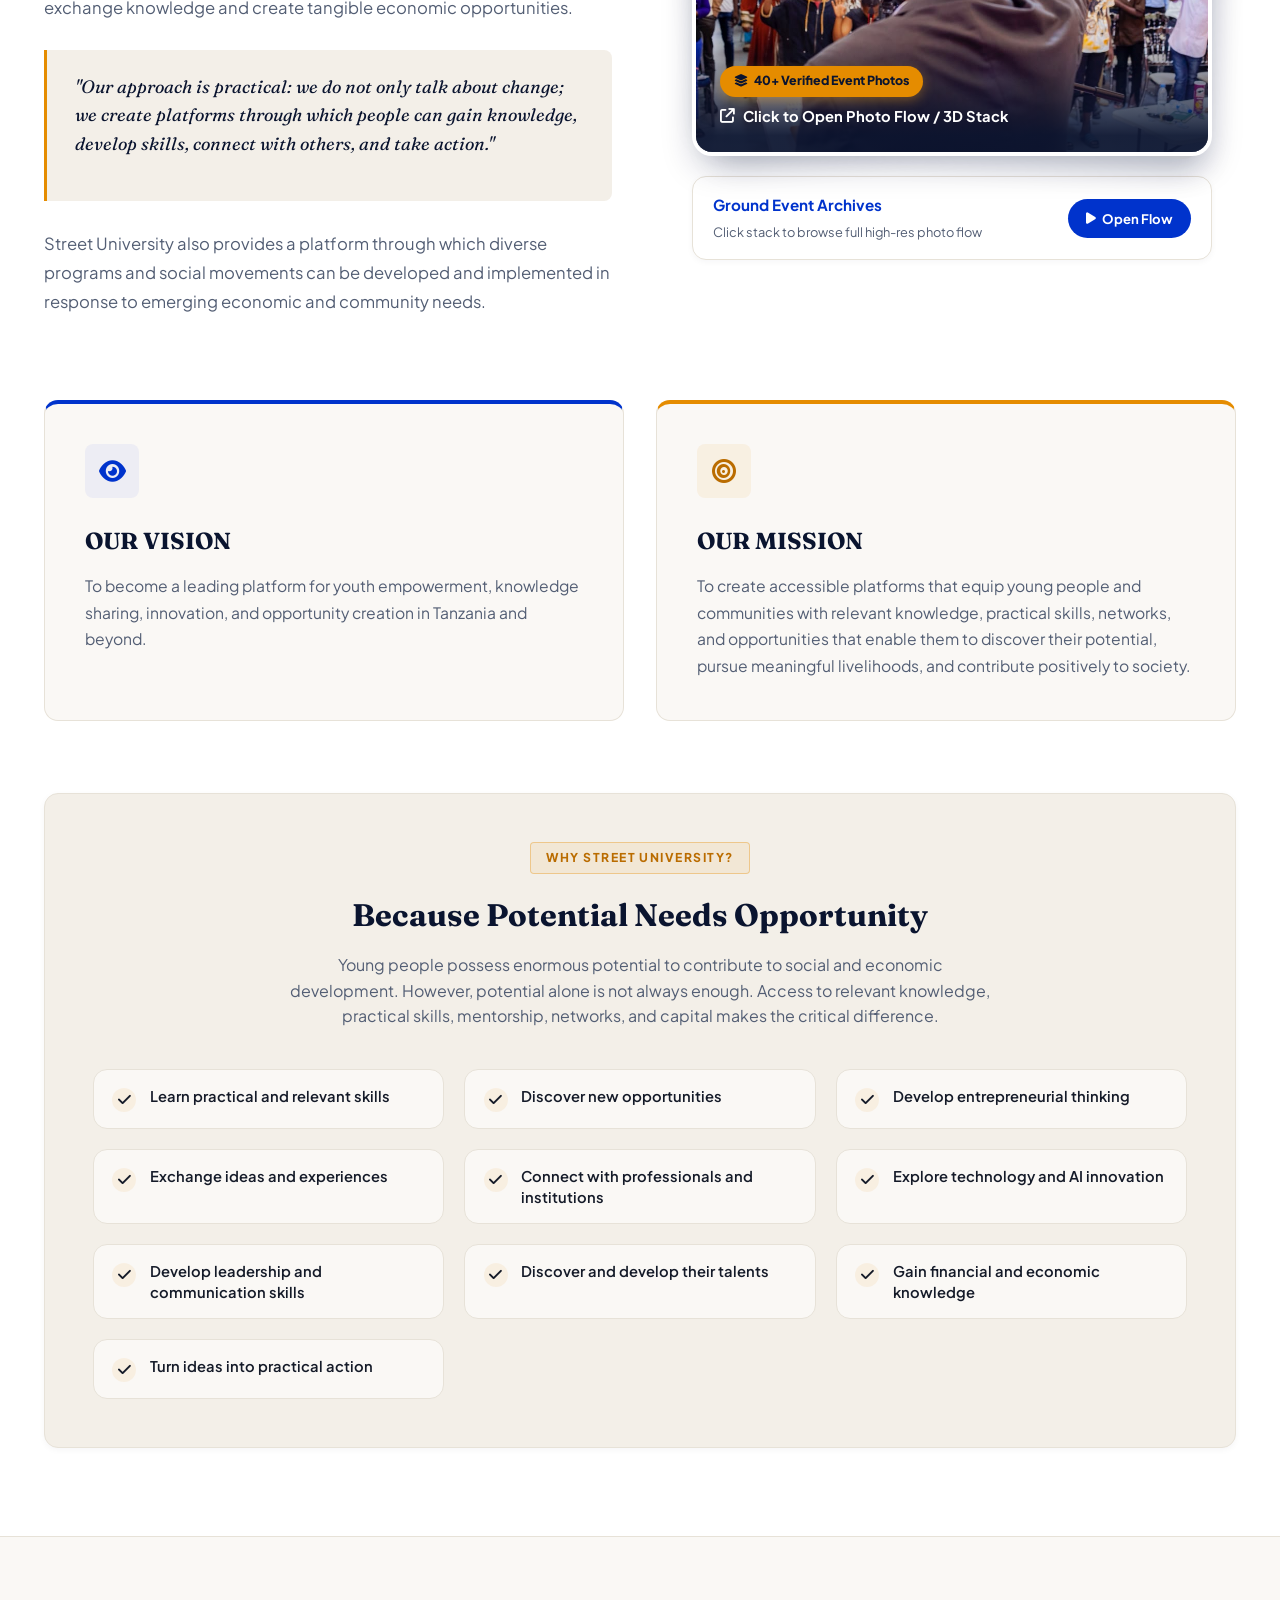
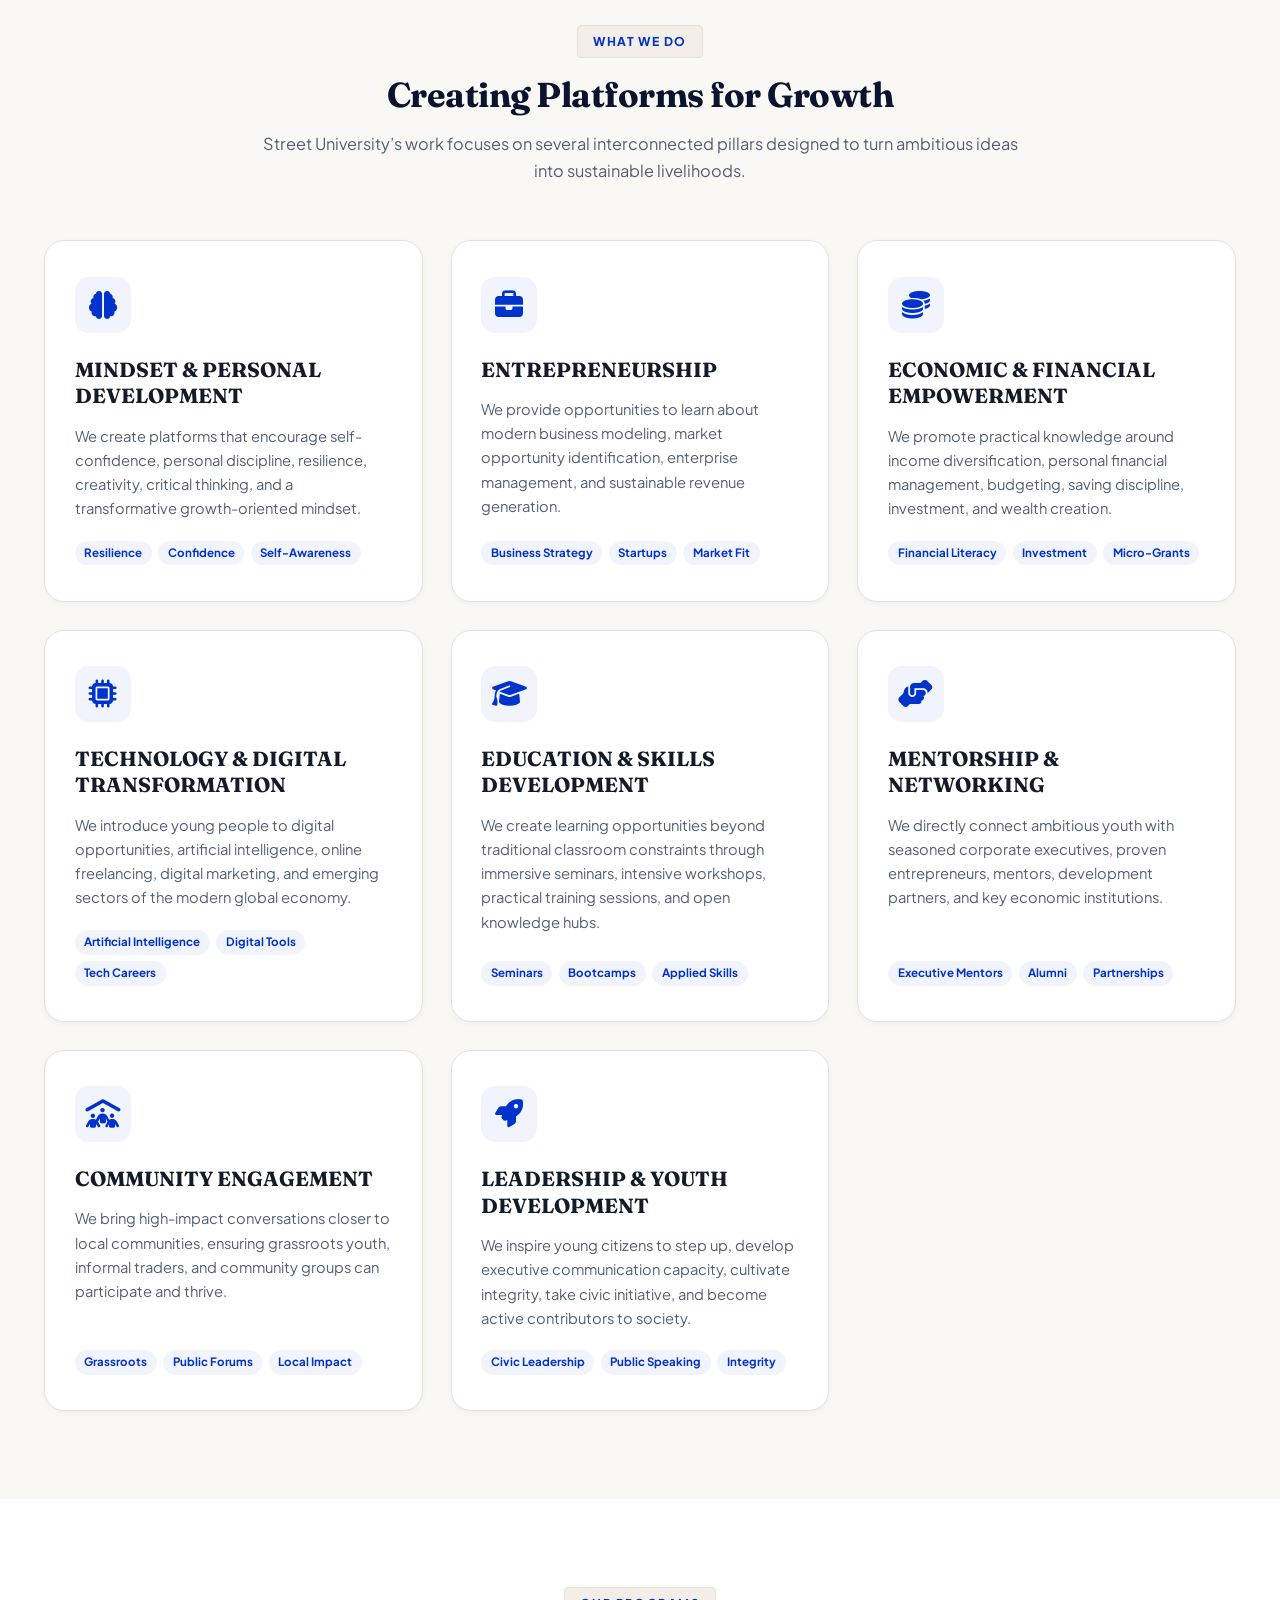
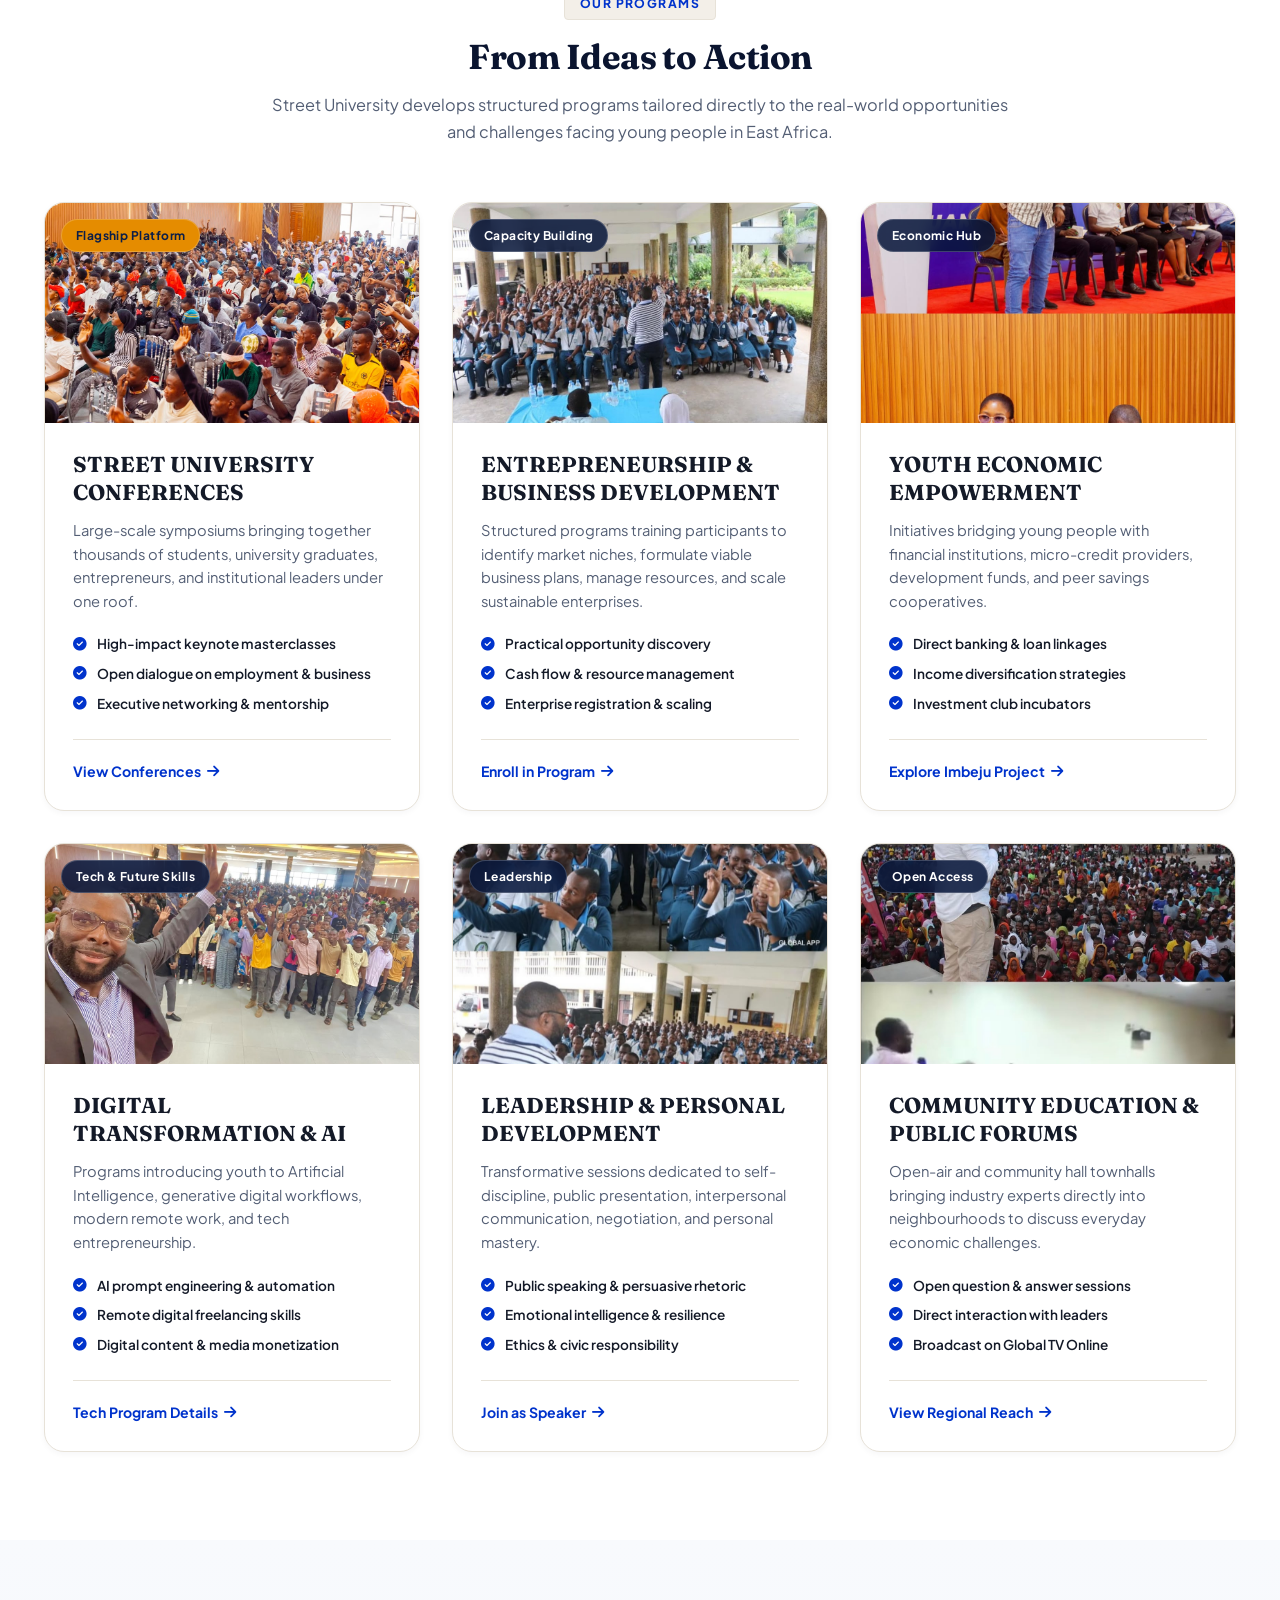
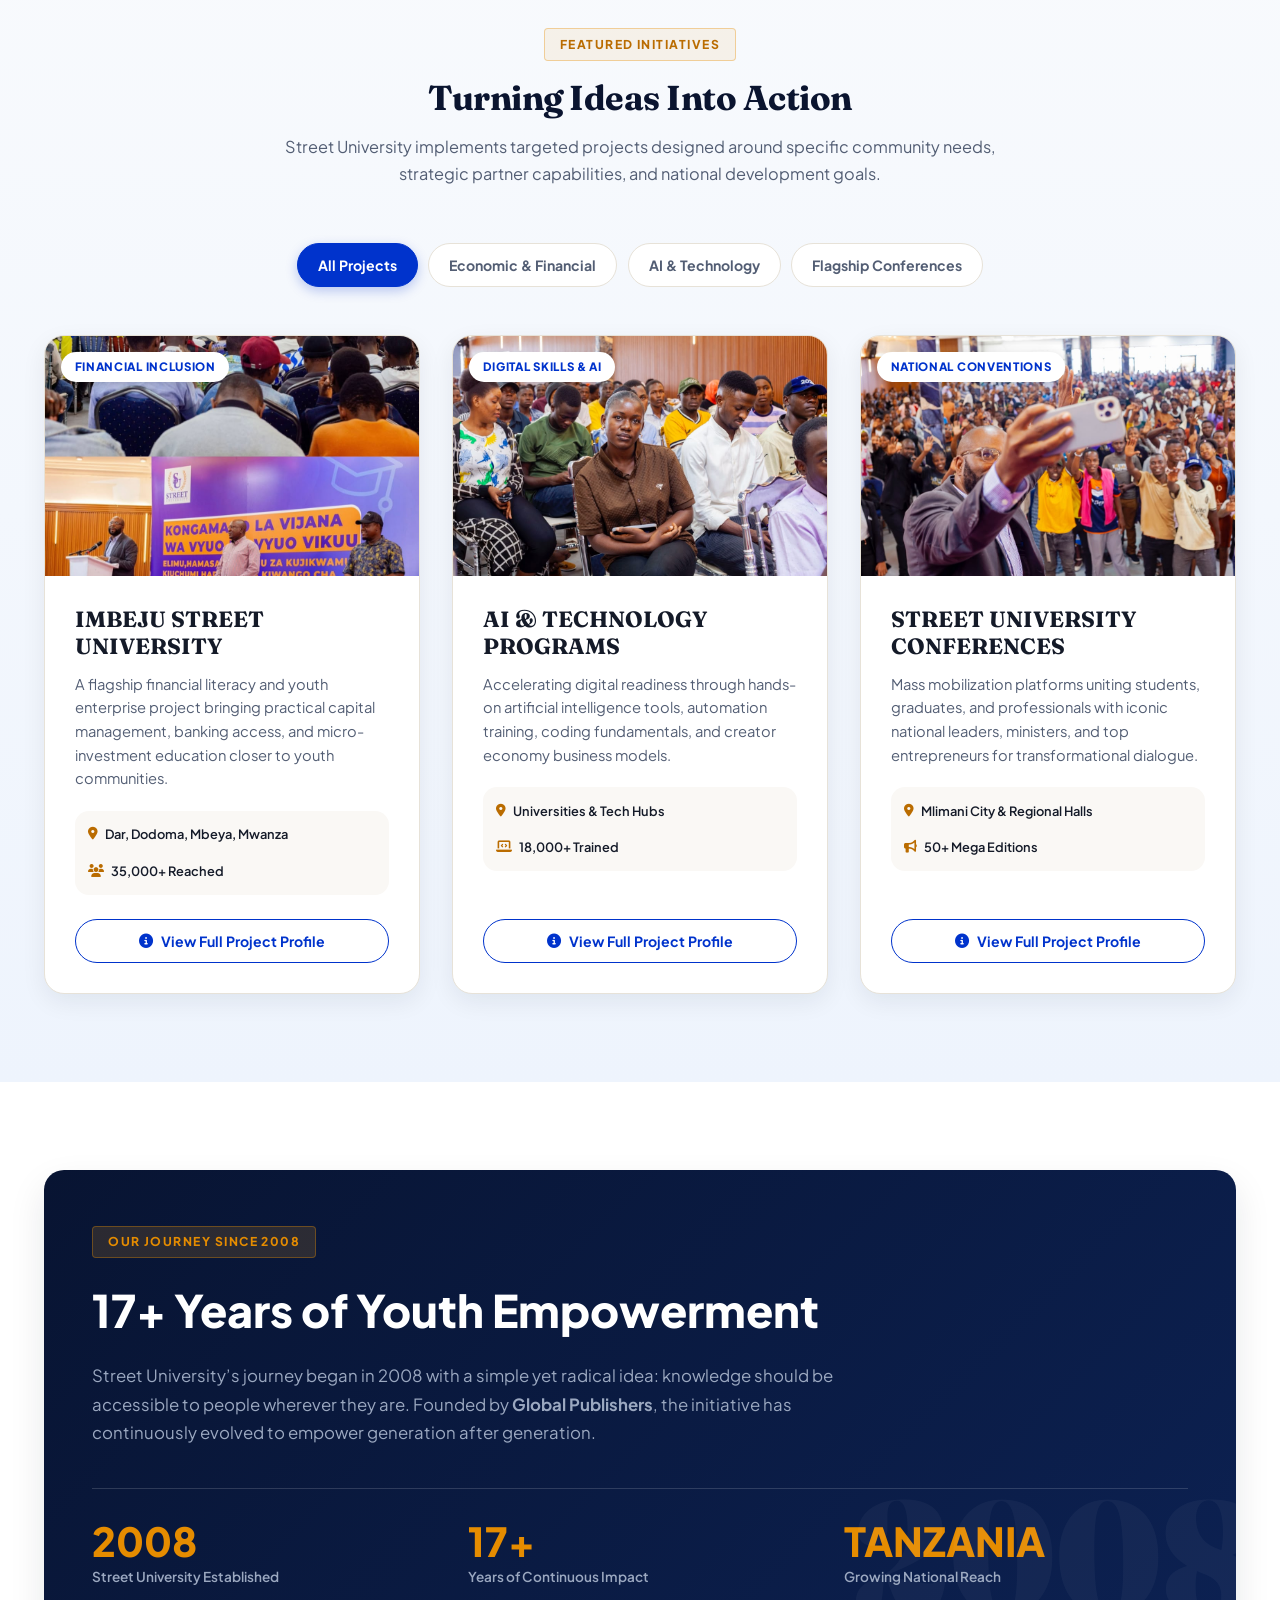
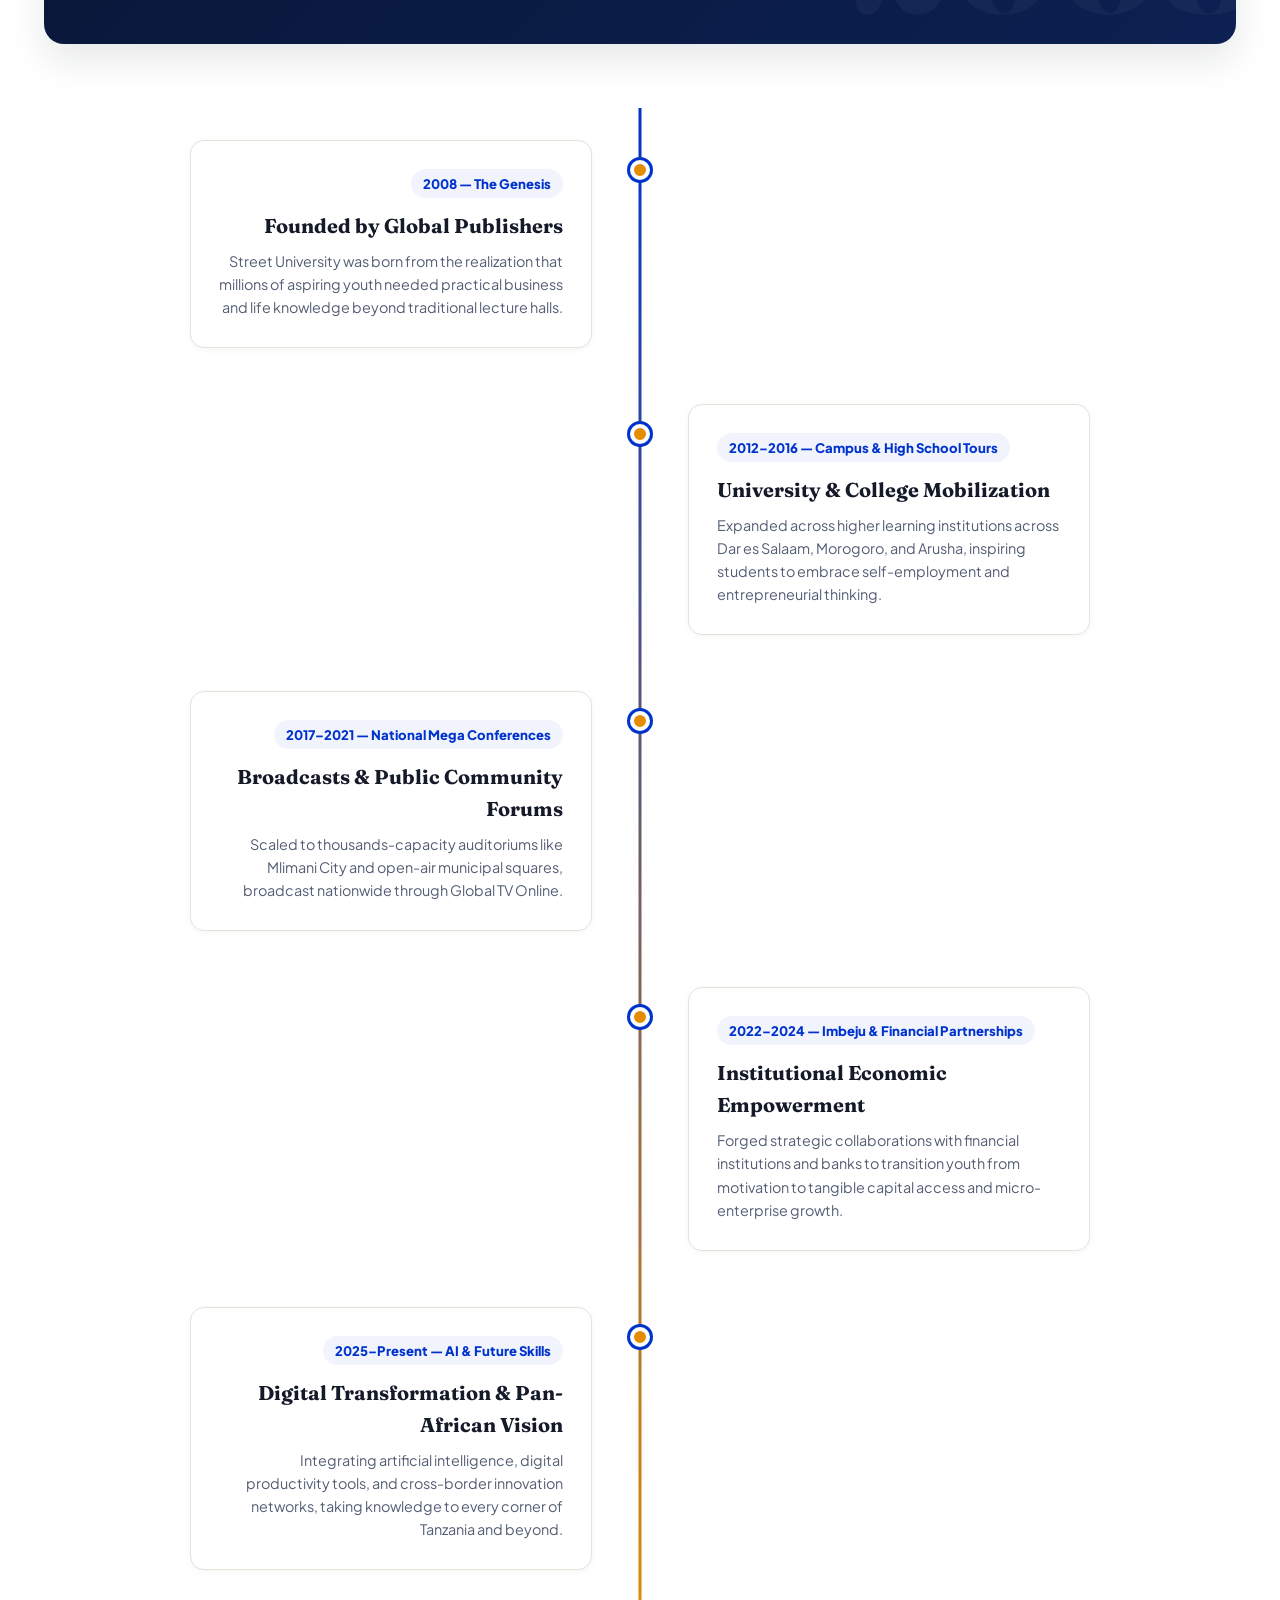
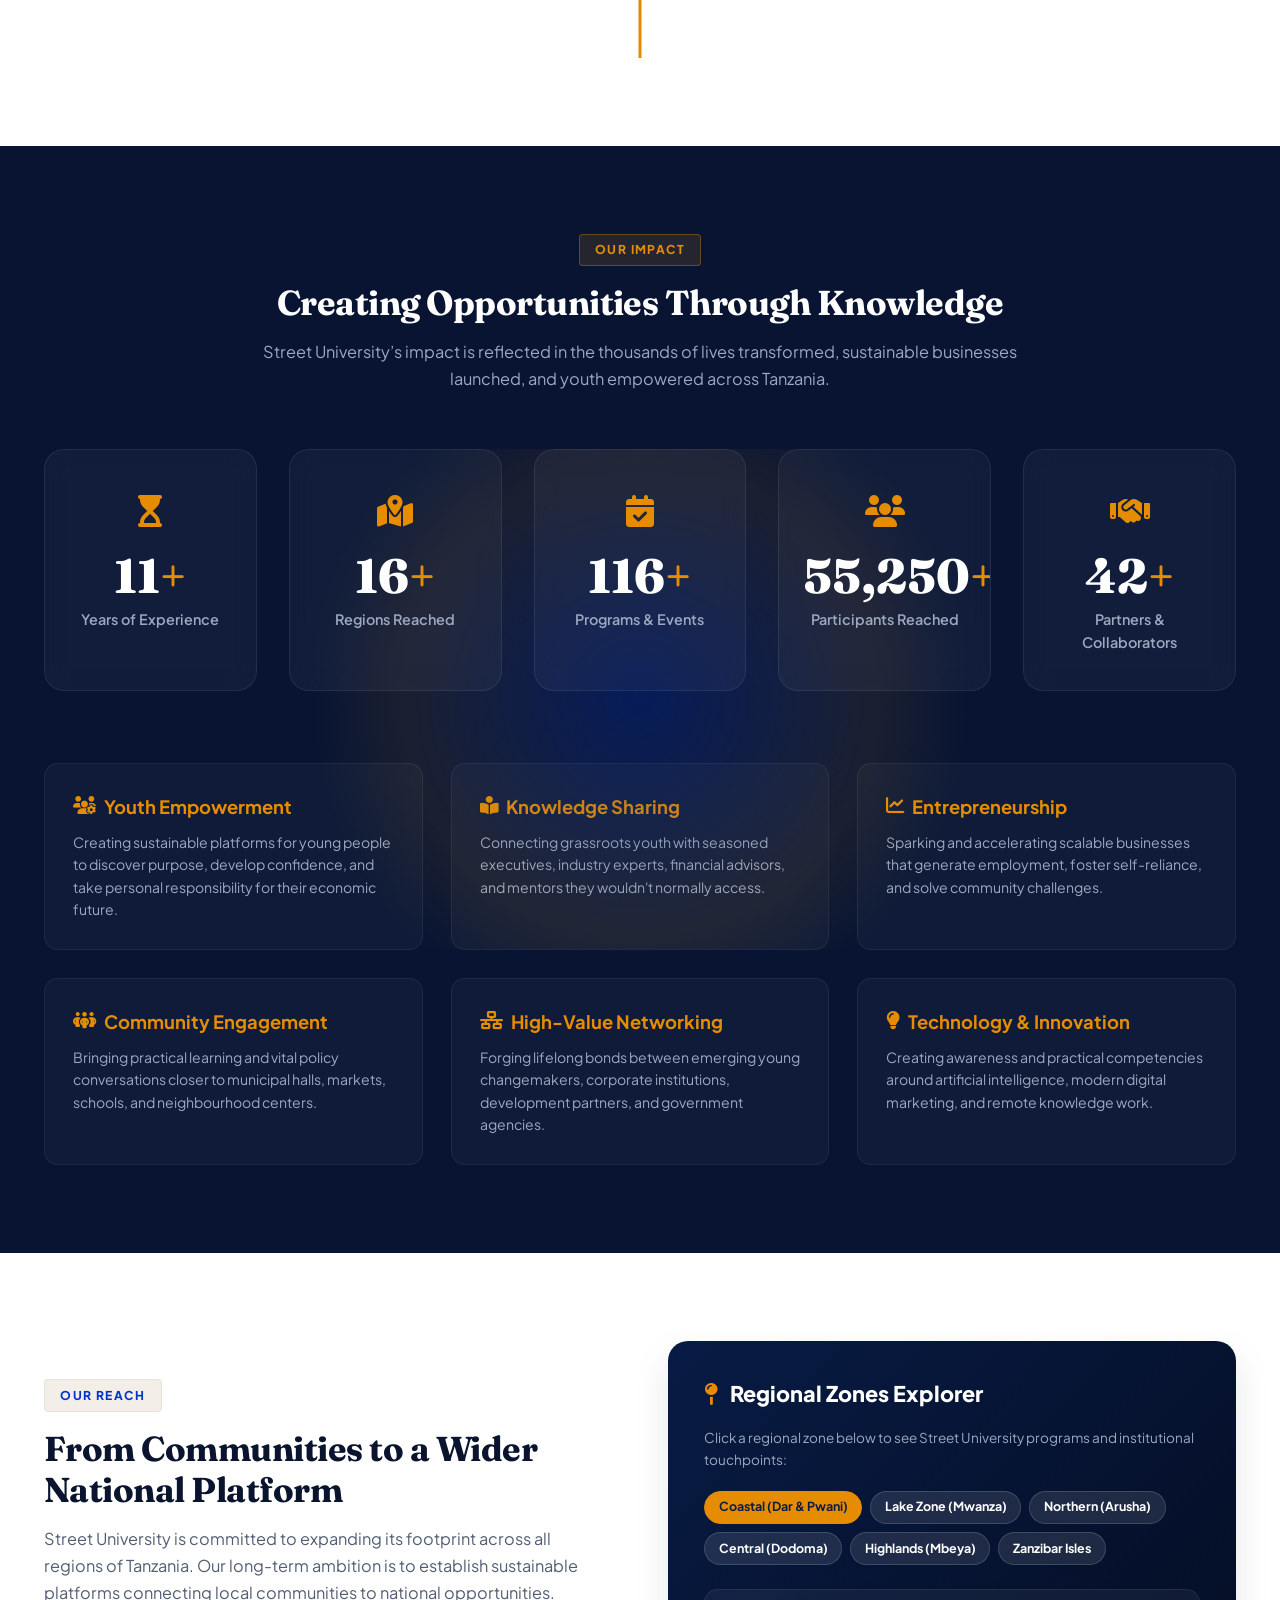
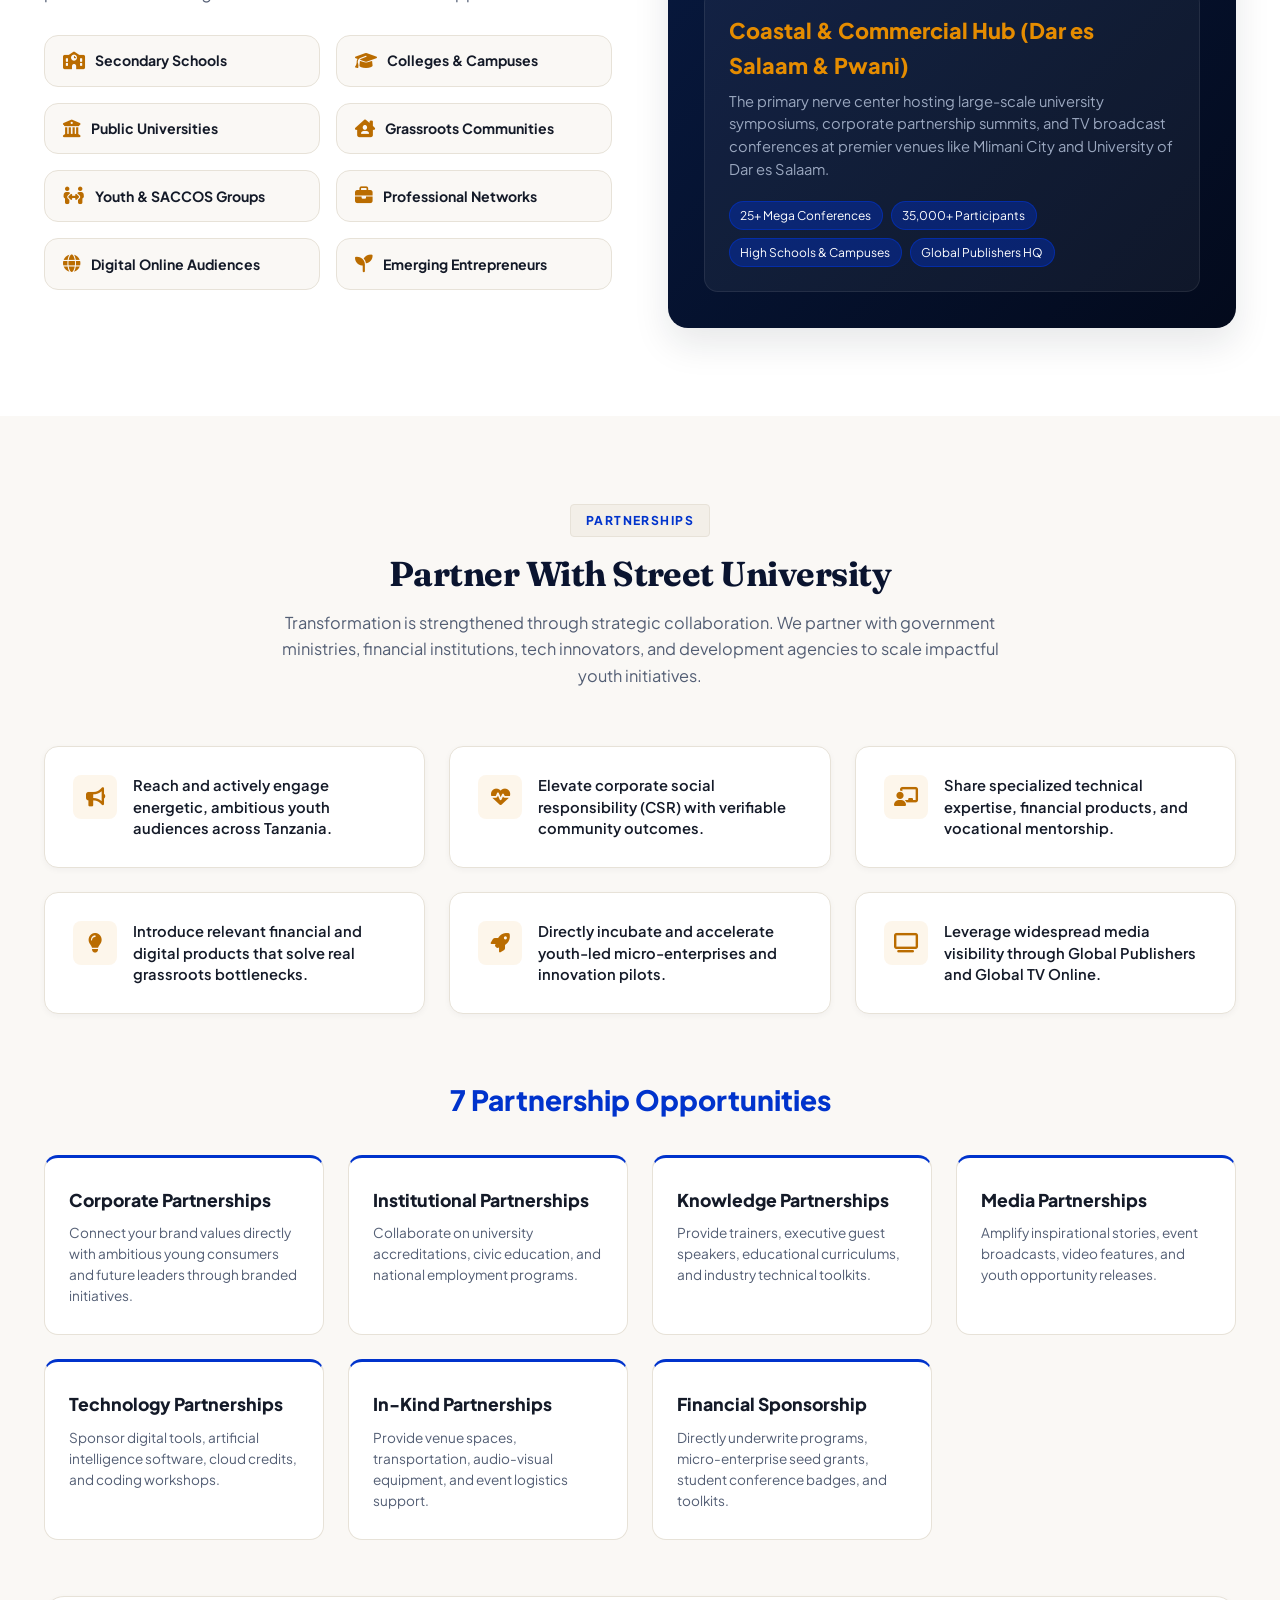
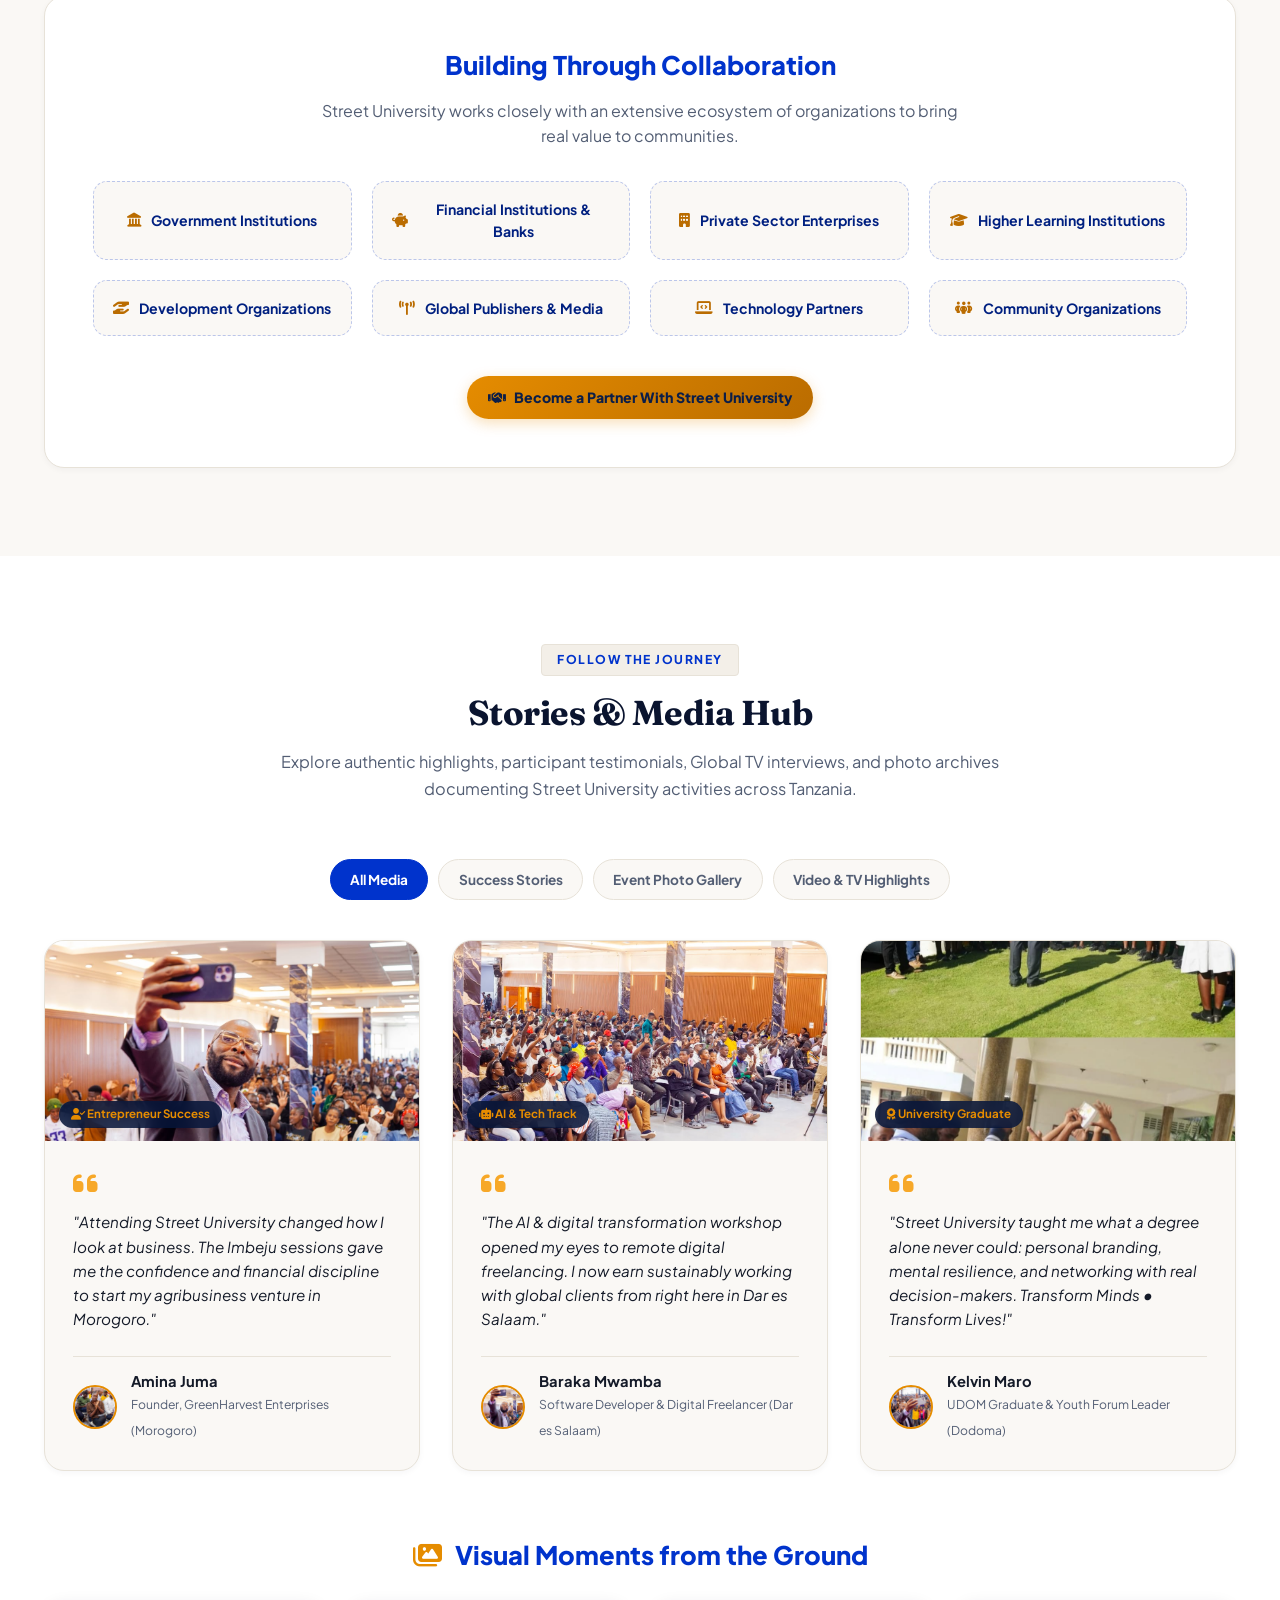
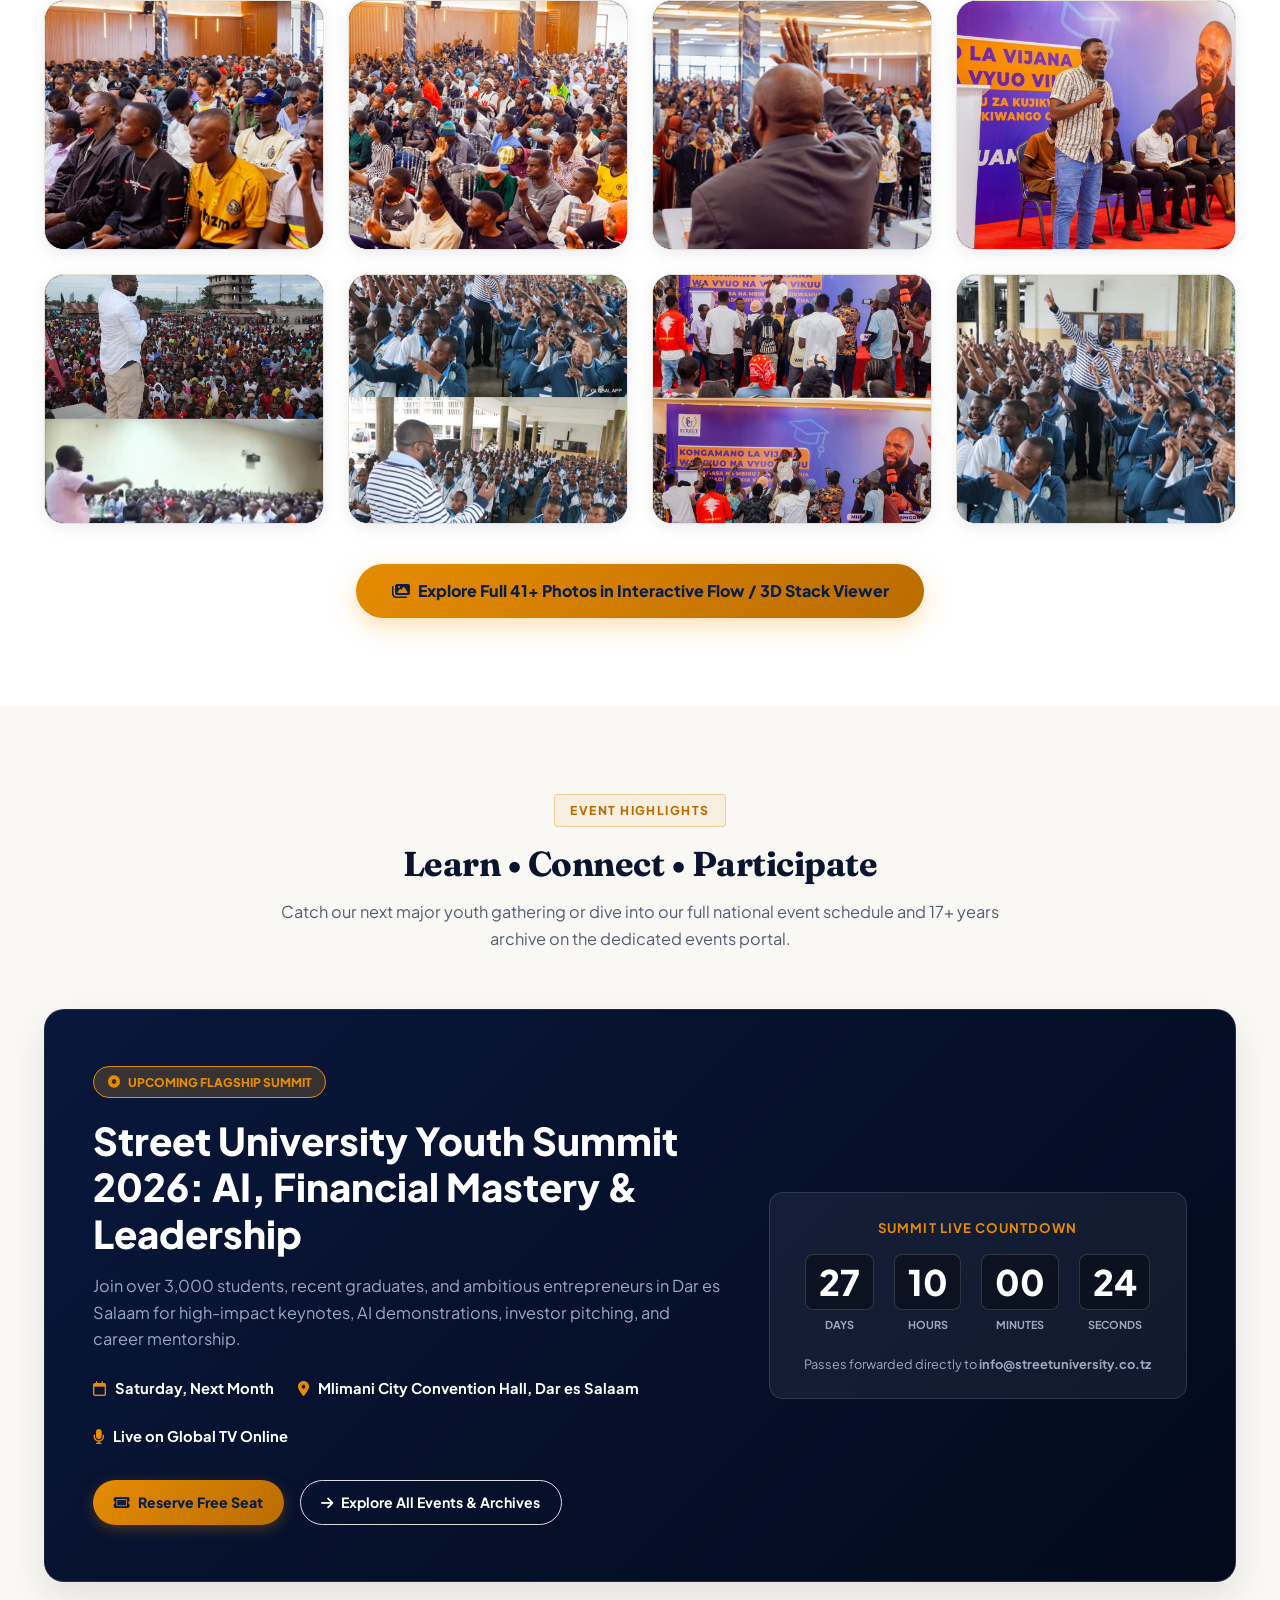
==== commit 2042ed47: "feat: add main interactive script and styles for the Street University application" ====
--- a/index.html
+++ b/index.html
@@ -10,10 +10,12 @@
   <meta name="robots" content="index, follow, max-image-preview:large, max-snippet:-1, max-video-preview:-1">
   <link rel="canonical" href="https://streetuniversity.co.tz/">
 
-  <!-- Theme Color & Mobile Optimization -->
-  <meta name="theme-color" content="#0033CC">
+  <!-- Theme Color & Mobile Optimization (Forced Light Theme) -->
+  <meta name="color-scheme" content="light">
+  <meta name="supported-color-schemes" content="light">
+  <meta name="theme-color" content="#FAF8F5">
   <meta name="apple-mobile-web-app-capable" content="yes">
-  <meta name="apple-mobile-web-app-status-bar-style" content="black-translucent">
+  <meta name="apple-mobile-web-app-status-bar-style" content="default">
   <meta name="format-detection" content="telephone=no">
 
   <!-- Open Graph Protocol (Facebook, WhatsApp, LinkedIn, Telegram) -->
@@ -39,7 +41,7 @@
   <link rel="apple-touch-icon" href="public/images/su logo.jpeg">
 
   <!-- Google Fonts & Stylesheet -->
-  <link rel="stylesheet" href="css/styles.css?v=2.1">
+  <link rel="stylesheet" href="css/styles.css?v=3.3">
   
   <!-- Font Awesome Icons -->
   <link rel="stylesheet" href="https://cdnjs.cloudflare.com/ajax/libs/font-awesome/6.5.1/css/all.min.css" integrity="sha512-DTOQO9RWCH3ppGqcWaEA1BIZOC6xxalwEsw9c2QQeAIftl+Vegovlnee1c9QX4TctnWMn13TZye+giMm8e2LwA==" crossorigin="anonymous" referrerpolicy="no-referrer" />
--- a/css/styles.css
+++ b/css/styles.css
@@ -7,6 +7,10 @@
 @import url('https://fonts.googleapis.com/css2?family=Fraunces:ital,opsz,wght@0,9..144,500;0,9..144,600;0,9..144,700;0,9..144,800;1,9..144,400;1,9..144,600&family=Plus+Jakarta+Sans:wght@300;400;500;600;700;800&display=swap');
 
 :root {
+  color-scheme: light only !important;
+  color-scheme: light !important;
+  supported-color-schemes: light !important;
+
   /* Brand Palette - Grounded, Warm, and Human */
   --su-blue: #0033CC;
   --su-blue-dark: #002080;
@@ -70,6 +74,8 @@
 }
 
 html {
+  color-scheme: light only !important;
+  color-scheme: light !important;
   scroll-behavior: smooth;
   font-size: 16px;
   text-rendering: optimizeLegibility;
@@ -81,9 +87,11 @@
 }
 
 body {
+  color-scheme: light only !important;
+  color-scheme: light !important;
   font-family: var(--font-sans);
-  background-color: var(--bg-page);
-  color: var(--text-main);
+  background-color: var(--bg-page) !important;
+  color: var(--text-main) !important;
   line-height: 1.6;
   width: 100%;
   max-width: 100%;
@@ -485,11 +493,34 @@
    ========================================================================== */
 .hero-section {
   position: relative;
-  padding-top: 144px;
+  padding-top: 140px;
   padding-bottom: 5.5rem;
   background: linear-gradient(180deg, #FFFFFF 0%, #FAF8F5 60%, #F2EDE4 100%);
   border-bottom: 1px solid var(--border-light);
   overflow: hidden;
+  width: 100%;
+  box-sizing: border-box;
+}
+
+@media (max-width: 992px) {
+  .hero-section {
+    padding-top: 130px;
+    padding-bottom: 4rem;
+  }
+}
+
+@media (max-width: 768px) {
+  .hero-section {
+    padding-top: 125px !important;
+    padding-bottom: 2.75rem !important;
+  }
+}
+
+@media (max-width: 480px) {
+  .hero-section {
+    padding-top: 115px !important;
+    padding-bottom: 2.25rem !important;
+  }
 }
 
 .hero-grid {
@@ -497,28 +528,77 @@
   grid-template-columns: 1.15fr 0.95fr;
   align-items: center;
   gap: 3.5rem;
+  width: 100%;
+  max-width: 100%;
+  min-width: 0;
+  box-sizing: border-box;
+}
+
+@media (max-width: 992px) {
+  .hero-grid {
+    grid-template-columns: 100%;
+    gap: 2.25rem;
+    min-width: 0;
+  }
+}
+
+@media (max-width: 768px) {
+  .hero-grid {
+    grid-template-columns: 100%;
+    gap: 1.75rem;
+    min-width: 0;
+  }
+}
+
+.hero-text-content {
+  width: 100%;
+  max-width: 100%;
+  min-width: 0;
+  box-sizing: border-box;
 }
 
 .hero-editorial-kicker {
   display: inline-flex;
   align-items: center;
-  gap: 0.65rem;
+  gap: 0.6rem;
   background: #FFFFFF;
   border: 1px solid var(--border-light);
-  padding: 0.4rem 1rem;
+  padding: 0.4rem 0.95rem;
   border-radius: var(--radius-xs);
   font-size: 0.76rem;
   font-weight: 750;
-  letter-spacing: 0.08em;
+  letter-spacing: 0.06em;
   text-transform: uppercase;
   color: var(--su-blue);
   box-shadow: var(--shadow-sm);
-  margin-bottom: 1.35rem;
+  margin-bottom: 1.25rem;
+  max-width: 100%;
+  box-sizing: border-box;
+  flex-wrap: wrap;
+  line-height: 1.4;
 }
 
 .hero-editorial-kicker .kicker-flag {
   color: var(--su-gold);
   font-size: 0.85rem;
+  flex-shrink: 0;
+}
+
+@media (max-width: 768px) {
+  .hero-editorial-kicker {
+    font-size: 0.68rem;
+    padding: 0.35rem 0.7rem;
+    letter-spacing: 0.03em;
+    margin-bottom: 1rem;
+    gap: 0.45rem;
+  }
+}
+
+@media (max-width: 480px) {
+  .hero-editorial-kicker {
+    font-size: 0.62rem;
+    padding: 0.3rem 0.6rem;
+  }
 }
 
 .hero-title {
@@ -529,12 +609,30 @@
   letter-spacing: -0.02em;
   color: #0A142F;
   margin-bottom: 1.25rem;
+  word-break: break-word;
+  overflow-wrap: break-word;
+  max-width: 100%;
 }
 
 .hero-title em {
   font-style: italic;
   font-weight: 600;
   color: var(--su-blue);
+}
+
+@media (max-width: 768px) {
+  .hero-title {
+    font-size: clamp(1.75rem, 6.8vw, 2.25rem);
+    line-height: 1.22;
+    margin-bottom: 1rem;
+  }
+}
+
+@media (max-width: 480px) {
+  .hero-title {
+    font-size: clamp(1.6rem, 6.5vw, 1.95rem);
+    line-height: 1.25;
+  }
 }
 
 .hero-subtitle {
@@ -543,14 +641,63 @@
   line-height: 1.65;
   margin-bottom: 1.85rem;
   max-width: 580px;
+  word-break: break-word;
+  overflow-wrap: break-word;
+}
+
+@media (max-width: 768px) {
+  .hero-subtitle {
+    font-size: 0.92rem;
+    line-height: 1.55;
+    margin-bottom: 1.5rem;
+    max-width: 100%;
+  }
 }
 
 .hero-actions {
   display: flex;
   flex-wrap: wrap;
   align-items: center;
-  gap: 1rem;
-  margin-bottom: 2.5rem;
+  gap: 0.85rem;
+  margin-bottom: 2.25rem;
+  width: 100%;
+  max-width: 100%;
+  box-sizing: border-box;
+}
+
+@media (max-width: 768px) {
+  .hero-actions {
+    display: flex;
+    flex-direction: row;
+    flex-wrap: wrap;
+    align-items: center;
+    justify-content: flex-start;
+    width: auto;
+    max-width: 100%;
+    gap: 0.55rem;
+    margin-bottom: 1.5rem;
+  }
+  .hero-actions .btn {
+    width: auto !important;
+    max-width: 100%;
+    justify-content: center;
+    box-sizing: border-box;
+    padding: 0.5rem 0.95rem !important;
+    font-size: 0.82rem !important;
+    flex: 0 0 auto;
+  }
+}
+
+@media (max-width: 480px) {
+  .hero-actions {
+    gap: 0.45rem;
+    margin-bottom: 1.35rem;
+  }
+  .hero-actions .btn {
+    padding: 0.42rem 0.82rem !important;
+    font-size: 0.78rem !important;
+    gap: 0.38rem;
+  }
 }
 
 .hero-trust-bar {
@@ -562,6 +709,11 @@
   border: 1px solid var(--border-light);
   border-radius: var(--radius-md);
   box-shadow: var(--shadow-sm);
+  width: 100% !important;
+  max-width: 100% !important;
+  min-width: 0 !important;
+  box-sizing: border-box !important;
+  overflow: hidden !important;
 }
 
 .trust-item {
@@ -569,6 +721,10 @@
   flex-direction: column;
   border-right: 1px solid var(--border-subtle);
   padding-right: 0.75rem;
+  min-width: 0 !important;
+  max-width: 100% !important;
+  box-sizing: border-box !important;
+  overflow: hidden !important;
 }
 
 .trust-item:last-child {
@@ -577,23 +733,93 @@
 }
 
 .trust-item strong {
+  display: block;
   font-family: var(--font-display);
-  font-size: 1.45rem;
+  font-size: clamp(1.05rem, 2vw, 1.45rem);
   font-weight: 700;
   color: var(--su-blue);
-  line-height: 1.1;
+  line-height: 1.15;
+  word-break: break-word;
+  overflow-wrap: break-word;
+  hyphens: auto;
+  white-space: normal;
+  max-width: 100%;
 }
 
 .trust-item span {
+  display: block;
   font-size: 0.76rem;
   color: var(--text-muted);
   font-weight: 600;
-  margin-top: 0.2rem;
+  margin-top: 0.25rem;
+  line-height: 1.35;
+  word-break: break-word;
+  overflow-wrap: break-word;
+  white-space: normal;
+  max-width: 100%;
+}
+
+@media (max-width: 768px) {
+  .hero-trust-bar {
+    grid-template-columns: 1fr 1fr !important;
+    gap: 0.85rem 0.65rem !important;
+    padding: 0.85rem 0.85rem !important;
+    border-radius: var(--radius-sm);
+    width: 100% !important;
+    max-width: 100% !important;
+    box-sizing: border-box !important;
+  }
+  .trust-item {
+    border-right: none;
+    padding-right: 0;
+    min-width: 0 !important;
+  }
+  .trust-item:nth-child(odd) {
+    border-right: 1px solid var(--border-subtle) !important;
+    padding-right: 0.55rem !important;
+  }
+  .trust-item:nth-child(even) {
+    padding-left: 0.55rem !important;
+  }
+  .trust-item strong {
+    font-size: 1.05rem !important;
+    line-height: 1.15 !important;
+  }
+  .trust-item span {
+    font-size: 0.7rem !important;
+  }
+}
+
+@media (max-width: 480px) {
+  .hero-trust-bar {
+    grid-template-columns: 1fr 1fr !important;
+    gap: 0.75rem 0.45rem !important;
+    padding: 0.75rem 0.65rem !important;
+  }
+  .trust-item:nth-child(odd) {
+    padding-right: 0.45rem !important;
+  }
+  .trust-item:nth-child(even) {
+    padding-left: 0.45rem !important;
+  }
+  .trust-item strong {
+    font-size: 0.95rem !important;
+    line-height: 1.15 !important;
+  }
+  .trust-item span {
+    font-size: 0.65rem !important;
+    margin-top: 0.15rem !important;
+  }
 }
 
 /* Authentic Photojournalism Frame & Hero Auto-Scrolling Slider */
 .hero-visual {
   position: relative;
+  width: 100% !important;
+  max-width: 100% !important;
+  min-width: 0 !important;
+  box-sizing: border-box !important;
+  overflow: hidden !important;
 }
 
 .hero-photo-frame {
@@ -602,16 +828,34 @@
   border-radius: var(--radius-md);
   box-shadow: 0 20px 48px rgba(14, 22, 44, 0.12), 0 0 0 1px var(--border-light);
   position: relative;
-  overflow: hidden;
+  overflow: hidden !important;
   outline: none;
+  width: 100% !important;
+  max-width: 100% !important;
+  min-width: 0 !important;
+  box-sizing: border-box !important;
+}
+
+@media (max-width: 768px) {
+  .hero-photo-frame {
+    padding: 8px !important;
+    border-radius: var(--radius-sm);
+    margin-top: 0.5rem;
+    width: 100% !important;
+    max-width: 100% !important;
+    box-sizing: border-box !important;
+  }
 }
 
 .hero-slider-viewport {
-  position: relative;
-  width: 100%;
+  position: relative !important;
+  width: 100% !important;
+  max-width: 100% !important;
+  min-width: 0 !important;
   overflow: hidden !important;
   border-radius: var(--radius-sm);
   background: #081432;
+  box-sizing: border-box !important;
 }
 
 .hero-slider-track {
@@ -619,6 +863,9 @@
   flex-direction: row !important;
   flex-wrap: nowrap !important;
   width: 100% !important;
+  max-width: 100% !important;
+  min-width: 0 !important;
+  box-sizing: border-box !important;
   transition: transform 0.65s cubic-bezier(0.25, 1, 0.5, 1);
   will-change: transform;
 }
@@ -635,6 +882,7 @@
   flex-direction: column;
   background: #FFFFFF;
   opacity: 0.88;
+  overflow: hidden !important;
   transition: opacity 0.4s ease;
 }
 
@@ -643,17 +891,25 @@
 }
 
 .hero-main-img {
-  width: 100%;
+  width: 100% !important;
+  max-width: 100% !important;
   height: 460px;
   object-fit: cover;
   object-position: center;
   border-radius: var(--radius-sm) var(--radius-sm) 0 0;
   border-bottom: 1px solid rgba(0, 0, 0, 0.08);
+  box-sizing: border-box !important;
   transition: transform 6s cubic-bezier(0.25, 1, 0.5, 1);
 }
 
 .hero-slide.active .hero-main-img {
   transform: scale(1.03);
+}
+
+@media (max-width: 768px) {
+  .hero-main-img {
+    height: clamp(210px, 52vw, 280px);
+  }
 }
 
 /* Archival Stamp in Corner */
@@ -698,6 +954,25 @@
   font-weight: 750;
   color: #4A5568;
   letter-spacing: 0.04em;
+}
+
+@media (max-width: 768px) {
+  .hero-archive-stamp {
+    top: 10px;
+    right: 10px;
+    padding: 0.3rem 0.55rem;
+    transform: rotate(2deg) scale(0.82);
+    transform-origin: top right;
+  }
+  .hero-archive-stamp .stamp-title {
+    font-size: 0.54rem;
+  }
+  .hero-archive-stamp .stamp-year {
+    font-size: 0.95rem;
+  }
+  .hero-archive-stamp .stamp-sub {
+    font-size: 0.52rem;
+  }
 }
 
 /* Live Archive Status Badge */
@@ -753,6 +1028,22 @@
 .hero-slider-badge .badge-counter strong {
   color: var(--su-gold-light);
   font-weight: 800;
+}
+
+@media (max-width: 768px) {
+  .hero-slider-badge {
+    top: 10px;
+    left: 10px;
+    padding: 0.25rem 0.65rem;
+    gap: 0.4rem;
+  }
+  .hero-slider-badge .badge-text {
+    font-size: 0.6rem;
+  }
+  .hero-slider-badge .badge-counter {
+    font-size: 0.65rem;
+    padding-left: 0.4rem;
+  }
 }
 
 /* Floating Navigation Arrow Buttons */
@@ -796,6 +1087,22 @@
 
 .hero-slider-arrow i {
   font-size: 1.05rem;
+}
+
+@media (max-width: 768px) {
+  .hero-slider-arrow {
+    width: 36px;
+    height: 36px;
+  }
+  .hero-slider-arrow i {
+    font-size: 0.88rem;
+  }
+  .hero-slider-arrow.prev-btn {
+    left: 8px;
+  }
+  .hero-slider-arrow.next-btn {
+    right: 8px;
+  }
 }
 
 /* Slide Auto-Progress Bar */
@@ -953,6 +1260,15 @@
   padding: 26px 0;
   margin: 0.5rem 0;
   z-index: 20;
+  box-sizing: border-box;
+}
+
+@media (max-width: 768px) {
+  .ticker-ribbon-wrapper {
+    overflow: hidden;
+    padding: 16px 0;
+    margin: 0;
+  }
 }
 
 .ticker-ribbon {
@@ -964,6 +1280,8 @@
   box-shadow: inset 0 2px 10px rgba(0, 0, 0, 0.25), 0 4px 18px rgba(0, 51, 204, 0.15);
   border-top: 1px solid rgba(245, 166, 35, 0.4);
   border-bottom: 1px solid rgba(245, 166, 35, 0.4);
+  width: 100%;
+  box-sizing: border-box;
 }
 
 .ticker-track {
@@ -971,6 +1289,12 @@
   width: max-content;
   animation: scrollTicker 32s linear infinite;
   gap: 2.5rem;
+}
+
+@media (max-width: 768px) {
+  .ticker-track {
+    gap: 1.5rem;
+  }
 }
 
 .ticker-ribbon:hover .ticker-track {
@@ -1194,6 +1518,14 @@
   margin-bottom: 4rem;
 }
 
+@media (max-width: 992px) {
+  .about-top-grid {
+    grid-template-columns: 1fr;
+    gap: 2.5rem;
+    margin-bottom: 3rem;
+  }
+}
+
 .about-narrative h3 {
   font-family: var(--font-display);
   font-size: 1.95rem;
@@ -1227,6 +1559,21 @@
   line-height: 1.6;
 }
 
+@media (max-width: 768px) {
+  .about-narrative h3 {
+    font-size: 1.55rem;
+    text-align: left;
+  }
+  .about-narrative p {
+    font-size: 0.98rem;
+    line-height: 1.65;
+  }
+  .about-highlight-box {
+    padding: 1rem 1.25rem;
+    margin: 1.25rem 0;
+  }
+}
+
 .about-visual-collage {
   position: relative;
   display: flex;
@@ -1260,15 +1607,17 @@
   width: 100%;
   max-width: 520px;
   margin: 0 auto;
+  box-sizing: border-box;
 }
 
 .photo-preview-stack {
   position: relative;
-  height: 380px;
+  height: clamp(270px, 45vw, 380px);
   width: 100%;
   cursor: pointer;
   perspective: 1200px;
   border-radius: var(--radius-lg);
+  margin: 0 auto;
 }
 
 .photo-preview-stack .stack-layer {
@@ -1376,6 +1725,7 @@
   border: 1px solid var(--border-light);
   margin-top: 1.25rem;
   box-shadow: var(--shadow-sm);
+  box-sizing: border-box;
 }
 
 .stack-caption-bar .caption-info strong {
@@ -1412,12 +1762,78 @@
   box-shadow: 0 4px 14px rgba(245, 166, 35, 0.4);
 }
 
+@media (max-width: 768px) {
+  .photo-preview-stack-wrapper {
+    max-width: 100%;
+    padding: 0 10px;
+  }
+
+  .photo-preview-stack {
+    height: 270px;
+    max-width: 100%;
+  }
+
+  .photo-preview-stack .stack-layer.layer-3 {
+    transform: rotate(-3deg) translate(-6px, -6px) scale(0.95);
+  }
+
+  .photo-preview-stack .stack-layer.layer-2 {
+    transform: rotate(3deg) translate(6px, -3px) scale(0.97);
+  }
+
+  .photo-preview-stack:hover .stack-layer.layer-3 {
+    transform: rotate(-4deg) translate(-8px, -6px) scale(0.95);
+  }
+
+  .photo-preview-stack:hover .stack-layer.layer-2 {
+    transform: rotate(4deg) translate(8px, -3px) scale(0.97);
+  }
+
+  .stack-overlay-badge {
+    padding: 1rem 0.85rem;
+  }
+
+  .stack-chip {
+    font-size: 0.72rem;
+    padding: 0.25rem 0.65rem;
+  }
+
+  .stack-cta {
+    font-size: 0.82rem;
+  }
+
+  .stack-caption-bar {
+    flex-direction: column;
+    align-items: center;
+    text-align: center;
+    gap: 0.75rem;
+    padding: 0.85rem 1rem;
+  }
+
+  .btn-stack-action {
+    width: 100%;
+    justify-content: center;
+    padding: 0.65rem 1rem;
+  }
+}
+
 /* Vision & Mission Cards */
 .vision-mission-grid {
   display: grid;
   grid-template-columns: 1fr 1fr;
   gap: 2rem;
   margin-bottom: 4.5rem;
+}
+
+@media (max-width: 992px) {
+  .vision-mission-grid {
+    grid-template-columns: 1fr;
+    gap: 1.5rem;
+    margin-bottom: 3.5rem;
+  }
+  .vm-card {
+    padding: 2rem 1.5rem;
+  }
 }
 
 .vm-card {
@@ -2627,6 +3043,22 @@
   margin-bottom: 3.5rem;
 }
 
+@media (max-width: 992px) {
+  .stack-deck-album-grid {
+    grid-template-columns: repeat(auto-fit, minmax(240px, 1fr));
+    gap: 1.5rem;
+    margin-bottom: 2.5rem;
+  }
+}
+
+@media (max-width: 768px) {
+  .stack-deck-album-grid {
+    grid-template-columns: 1fr;
+    gap: 1.5rem;
+    margin-bottom: 2rem;
+  }
+}
+
 .stack-album-card {
   background: #FFFFFF;
   border-radius: var(--radius-lg);
@@ -2652,6 +3084,13 @@
   padding: 1.25rem;
   overflow: hidden;
   perspective: 900px;
+}
+
+@media (max-width: 768px) {
+  .stack-album-visual {
+    height: 185px;
+    padding: 1rem;
+  }
 }
 
 .stack-album-visual .deck-layer {
@@ -2702,6 +3141,21 @@
 
 .stack-album-card:hover .stack-album-visual .deck-layer.layer-a {
   transform: translateY(-6px) scale(1.03);
+}
+
+@media (max-width: 768px) {
+  .stack-album-visual .deck-layer.layer-c {
+    transform: rotate(-4deg) translate(-8px, -4px) scale(0.92);
+  }
+  .stack-album-visual .deck-layer.layer-b {
+    transform: rotate(4deg) translate(8px, -2px) scale(0.96);
+  }
+  .stack-album-card:hover .stack-album-visual .deck-layer.layer-c {
+    transform: rotate(-6deg) translate(-12px, -6px) scale(0.92);
+  }
+  .stack-album-card:hover .stack-album-visual .deck-layer.layer-b {
+    transform: rotate(6deg) translate(12px, -3px) scale(0.96);
+  }
 }
 
 .album-count-badge {
@@ -2729,6 +3183,12 @@
   flex-grow: 1;
 }
 
+@media (max-width: 768px) {
+  .stack-album-content {
+    padding: 1.25rem 1rem;
+  }
+}
+
 .stack-album-content .album-category {
   font-size: 0.75rem;
   font-weight: 800;
@@ -2781,6 +3241,13 @@
   display: grid;
   grid-template-columns: repeat(auto-fill, minmax(280px, 1fr));
   gap: 1.5rem;
+}
+
+@media (max-width: 768px) {
+  .photo-gallery-grid {
+    grid-template-columns: 1fr;
+    gap: 1.25rem;
+  }
 }
 
 .gallery-item {
@@ -4257,27 +4724,6 @@
     line-height: 1.5 !important;
   }
 
-  .hero-section {
-    padding-top: 76px !important;
-    padding-bottom: 2.25rem !important;
-  }
-
-  .hero-title {
-    font-size: clamp(1.75rem, 6.5vw, 2.25rem) !important;
-    line-height: 1.15 !important;
-    margin-bottom: 0.75rem !important;
-  }
-
-  .hero-subtitle {
-    font-size: 0.9rem !important;
-    line-height: 1.55 !important;
-    margin-bottom: 1.15rem !important;
-  }
-
-  .hero-main-img {
-    height: 240px !important;
-  }
-
   .hero-archive-stamp {
     top: 12px;
     right: 12px;
@@ -4433,35 +4879,6 @@
     display: inline !important;
   }
 
-  .hero-main-img {
-    height: 220px;
-  }
-
-  .hero-actions {
-    flex-direction: column;
-    align-items: stretch;
-    gap: 0.55rem;
-  }
-
-  .hero-actions .btn {
-    width: 100%;
-    min-height: 38px;
-    padding: 0.55rem 0.85rem;
-    font-size: 0.85rem;
-  }
-
-  .hero-trust-bar {
-    grid-template-columns: repeat(2, 1fr);
-    gap: 0.65rem;
-    padding: 0.75rem;
-    margin-top: 1.15rem;
-  }
-
-  .trust-item {
-    border-right: none;
-    padding-right: 0;
-  }
-
   .form-group-row {
     grid-template-columns: 1fr;
     gap: 0;
@@ -4638,39 +5055,6 @@
     line-height: 1.45 !important;
   }
 
-  .hero-section {
-    padding-top: 66px !important;
-    padding-bottom: 1.5rem !important;
-  }
-
-  .hero-editorial-kicker {
-    font-size: 0.62rem !important;
-    padding: 0.24rem 0.55rem !important;
-    margin-bottom: 0.65rem !important;
-  }
-
-  .hero-title {
-    font-size: clamp(1.55rem, 6.8vw, 1.95rem) !important;
-    line-height: 1.15 !important;
-    margin-bottom: 0.65rem !important;
-  }
-
-  .hero-subtitle {
-    font-size: 0.84rem !important;
-    line-height: 1.48 !important;
-    margin-bottom: 0.85rem !important;
-  }
-
-  .hero-actions {
-    gap: 0.5rem !important;
-  }
-
-  .hero-actions .btn {
-    min-height: 38px !important;
-    padding: 0.5rem 0.85rem !important;
-    font-size: 0.82rem !important;
-  }
-
   .hero-main-img {
     height: 280px !important;
     border-radius: 10px 10px 0 0 !important;
@@ -4704,25 +5088,6 @@
     top: 12px !important;
     right: 12px !important;
     padding: 0.3rem 0.55rem !important;
-  }
-
-  .hero-trust-bar {
-    grid-template-columns: repeat(2, 1fr) !important;
-    gap: 0.45rem !important;
-    padding: 0.6rem !important;
-    margin-top: 0.85rem !important;
-  }
-
-  .trust-item {
-    padding: 0.25rem !important;
-  }
-
-  .trust-item .num {
-    font-size: 1.18rem !important;
-  }
-
-  .trust-item .label {
-    font-size: 0.62rem !important;
   }
 
   .nav-container {
@@ -5413,3 +5778,199 @@
   }
 }
 
+/* ==========================================================================
+   UNIVERSAL MOBILE RESPONSIVENESS & ANTI-OVERFLOW SAFEGUARDS
+   ========================================================================== */
+@media (max-width: 992px) {
+  .about-top-grid > * {
+    order: unset !important;
+    width: 100%;
+    max-width: 100%;
+  }
+  
+  .project-detail-layout {
+    grid-template-columns: 1fr !important;
+    gap: 2.5rem !important;
+  }
+}
+
+@media (max-width: 768px) {
+  html, body {
+    overflow-x: hidden !important;
+    position: relative;
+  }
+
+  .container {
+    padding-left: 1.25rem !important;
+    padding-right: 1.25rem !important;
+    box-sizing: border-box !important;
+    width: 100% !important;
+    max-width: 100% !important;
+  }
+
+  .section-padding {
+    padding: 3.5rem 0 !important;
+  }
+
+  .section-header {
+    margin-bottom: 2.25rem !important;
+    text-align: center;
+  }
+
+  .section-header.text-left {
+    text-align: left !important;
+  }
+
+  .section-title {
+    font-size: clamp(1.65rem, 6vw, 2.1rem) !important;
+    line-height: 1.25 !important;
+  }
+
+  .section-desc {
+    font-size: 0.95rem !important;
+    line-height: 1.6 !important;
+  }
+
+  /* Centered and Contained Stacks */
+  .photo-preview-stack-wrapper {
+    width: 100% !important;
+    max-width: 100% !important;
+    margin: 0 auto !important;
+    padding: 0 6px !important;
+    box-sizing: border-box !important;
+    overflow: visible;
+  }
+
+  .photo-preview-stack {
+    height: 270px !important;
+    max-width: 100% !important;
+    margin: 0 auto !important;
+  }
+
+  .stack-caption-bar {
+    width: 100% !important;
+    max-width: 100% !important;
+    margin-top: 1rem !important;
+    box-sizing: border-box !important;
+  }
+
+  /* Grids and Cards */
+  .vision-mission-grid,
+  .stack-deck-album-grid,
+  .photo-gallery-grid,
+  .past-events-grid {
+    grid-template-columns: 1fr !important;
+    gap: 1.25rem !important;
+  }
+
+  .gallery-item {
+    height: 230px !important;
+    width: 100% !important;
+    box-sizing: border-box !important;
+  }
+
+  /* Hero Banner & Buttons */
+  .page-hero-banner {
+    padding: 7rem 0 3.5rem !important;
+    text-align: left;
+  }
+
+  .page-hero-banner h1 {
+    font-size: clamp(1.85rem, 6.5vw, 2.4rem) !important;
+  }
+
+  .page-hero-banner p {
+    font-size: 0.98rem !important;
+  }
+
+  .page-hero-banner .btn,
+  .featured-event-card .btn {
+    width: 100%;
+    justify-content: center;
+  }
+}
+
+@media (max-width: 480px) {
+  .container {
+    padding-left: 1rem !important;
+    padding-right: 1rem !important;
+  }
+
+  .section-padding {
+    padding: 2.75rem 0 !important;
+  }
+
+  .photo-preview-stack {
+    height: 250px !important;
+  }
+
+  .stack-overlay-badge {
+    padding: 0.75rem !important;
+  }
+
+  .stack-cta {
+    font-size: 0.78rem !important;
+  }
+}
+
+/* ==========================================================================
+   PERMANENT LIGHT THEME LOCK - PREVENT OS / BROWSER AUTO DARK MODE INVERSION
+   ========================================================================== */
+@media (prefers-color-scheme: dark) {
+  :root, html, body {
+    color-scheme: light only !important;
+    color-scheme: light !important;
+    background-color: #FAF8F5 !important;
+    color: #141A28 !important;
+  }
+
+  .site-header {
+    background: rgba(255, 255, 255, 0.94) !important;
+    border-bottom: 1px solid rgba(0, 51, 204, 0.1) !important;
+  }
+
+  .nav-menu {
+    background: #FFFFFF !important;
+  }
+
+  .nav-link {
+    color: #535E74 !important;
+    background: #FAF8F5 !important;
+  }
+
+  .nav-link:hover,
+  .nav-link.active {
+    color: #0033CC !important;
+    background: #FFFFFF !important;
+  }
+
+  .hero-section {
+    background: linear-gradient(180deg, #FFFFFF 0%, #FAF8F5 60%, #F2EDE4 100%) !important;
+  }
+
+  .hero-trust-bar,
+  .hero-photo-frame,
+  .about-highlight-box,
+  .vision-card,
+  .mission-card,
+  .stack-album-card,
+  .contact-form-decorated,
+  .directory-card,
+  .faq-item,
+  .hero-editorial-kicker {
+    background-color: #FFFFFF !important;
+    color: #141A28 !important;
+    border-color: #E7E2D8 !important;
+  }
+
+  .form-control,
+  input,
+  select,
+  textarea {
+    background-color: #FFFFFF !important;
+    color: #141A28 !important;
+    border-color: #E7E2D8 !important;
+  }
+}
+
+
